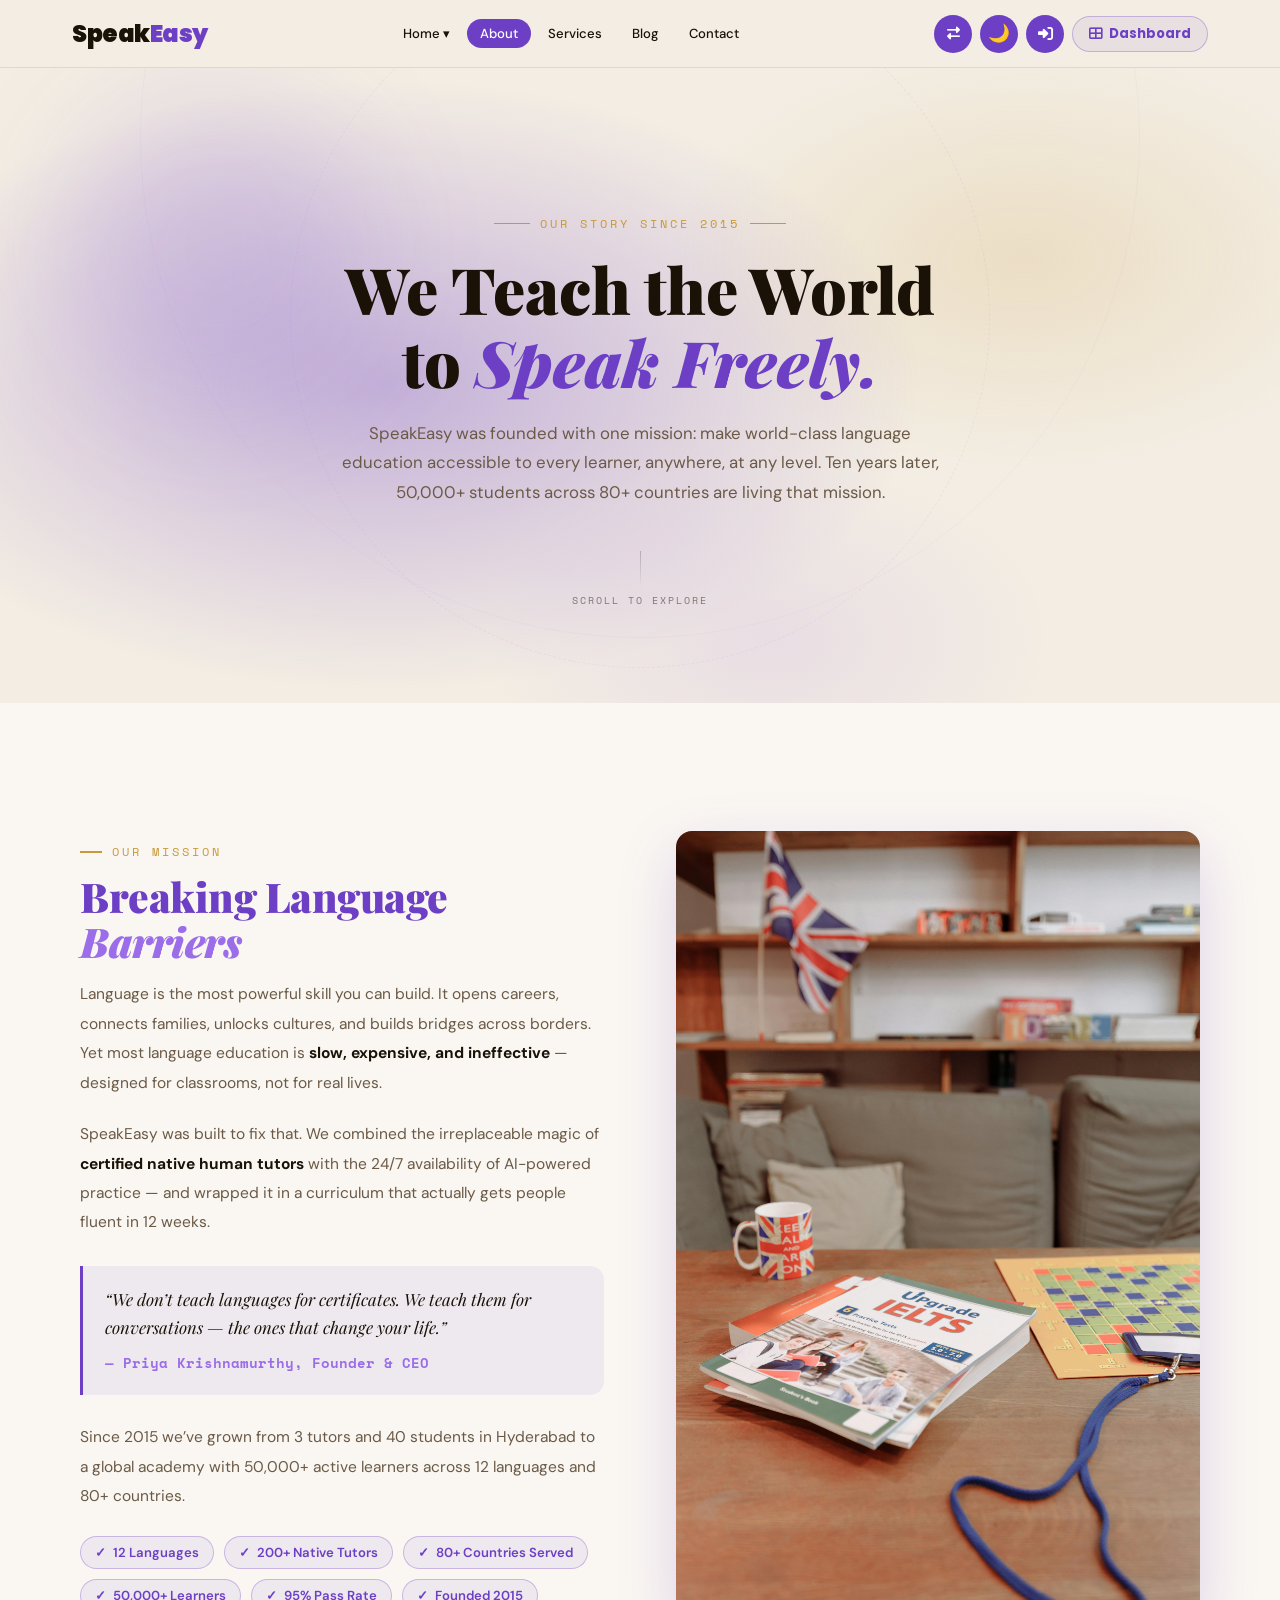
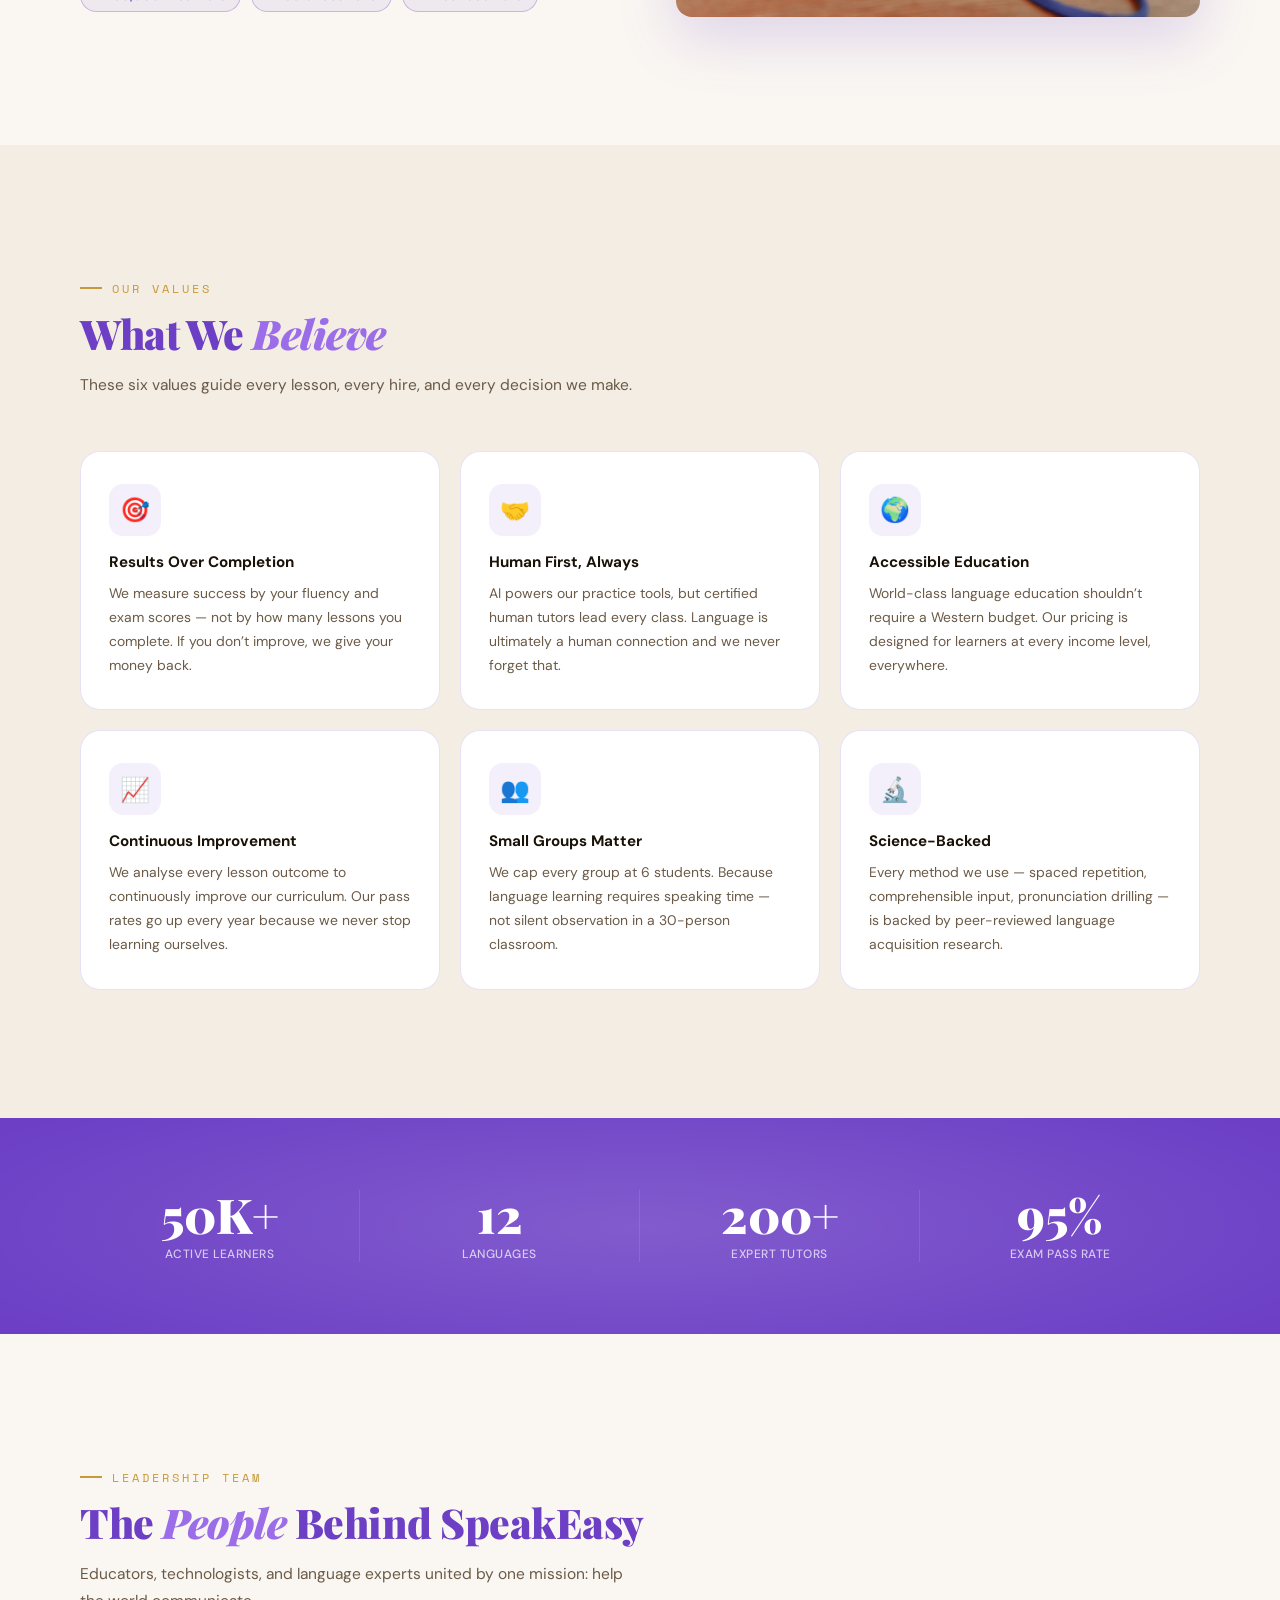
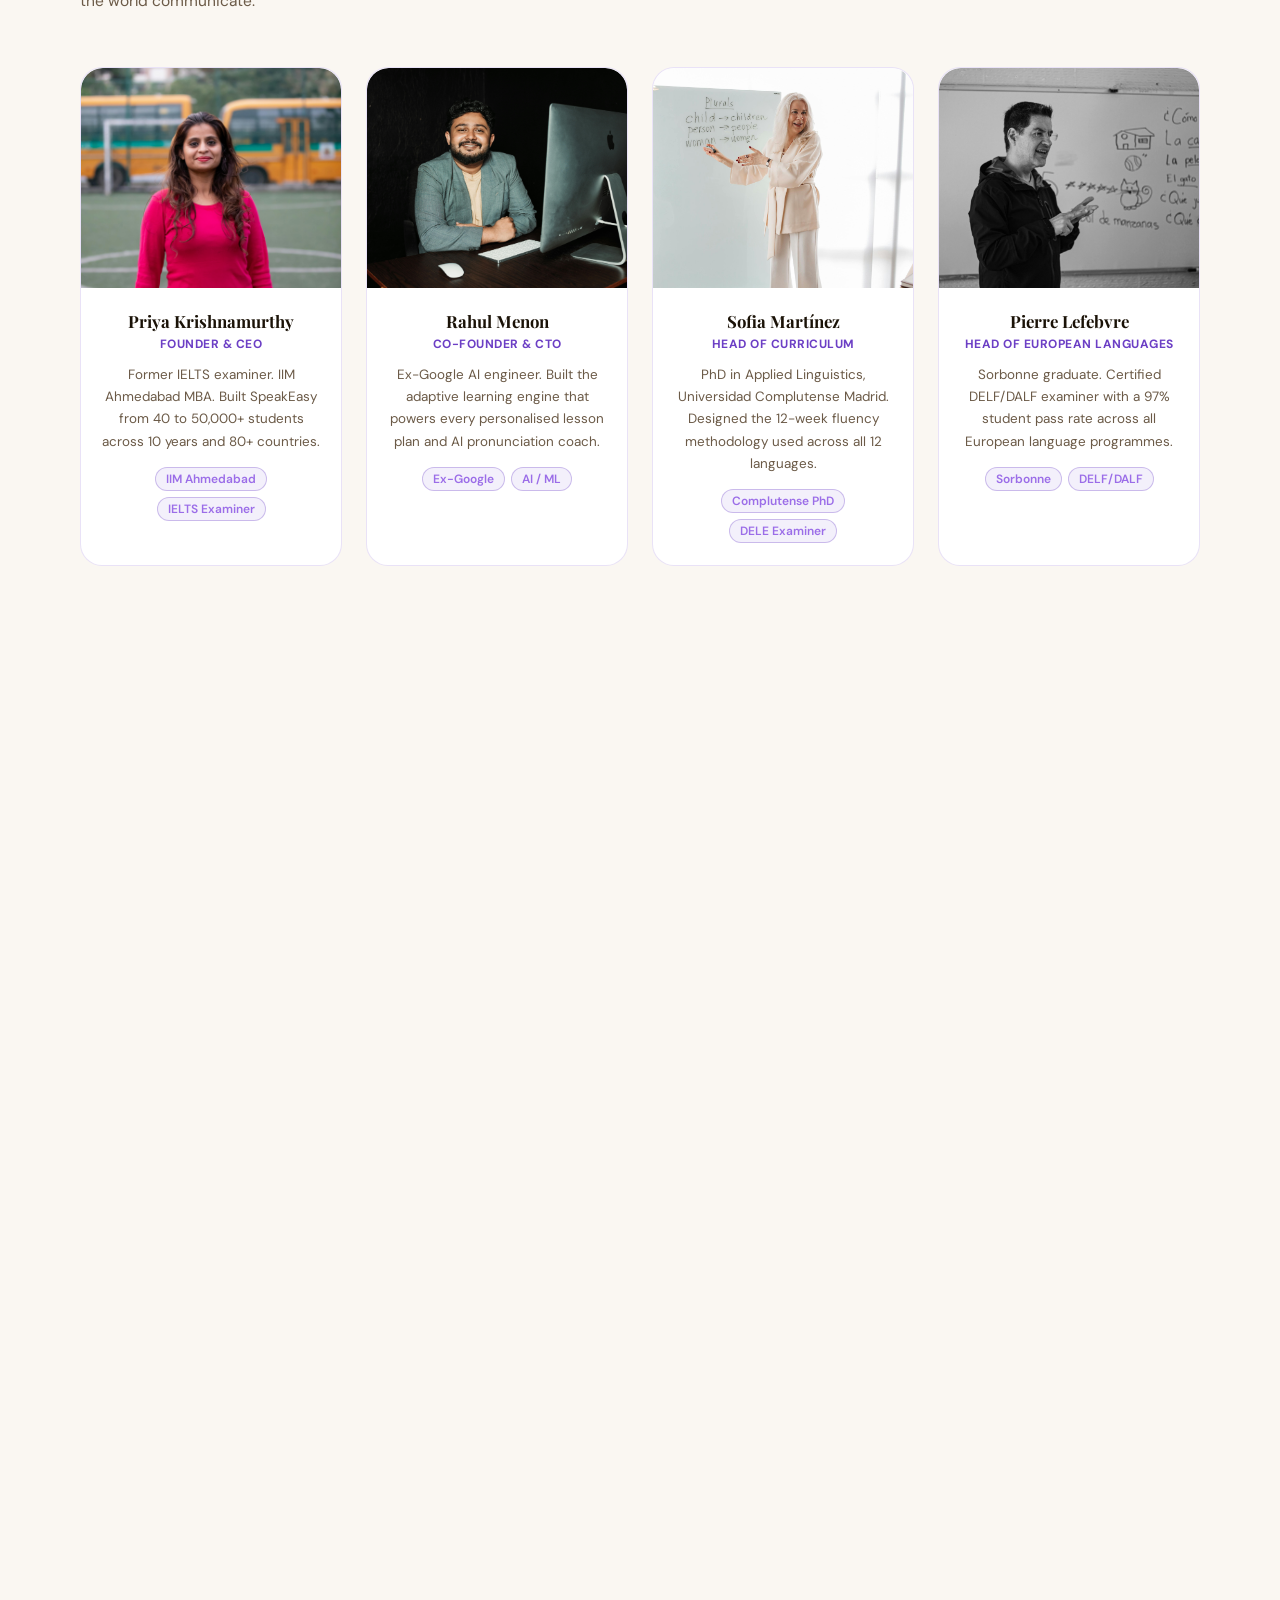
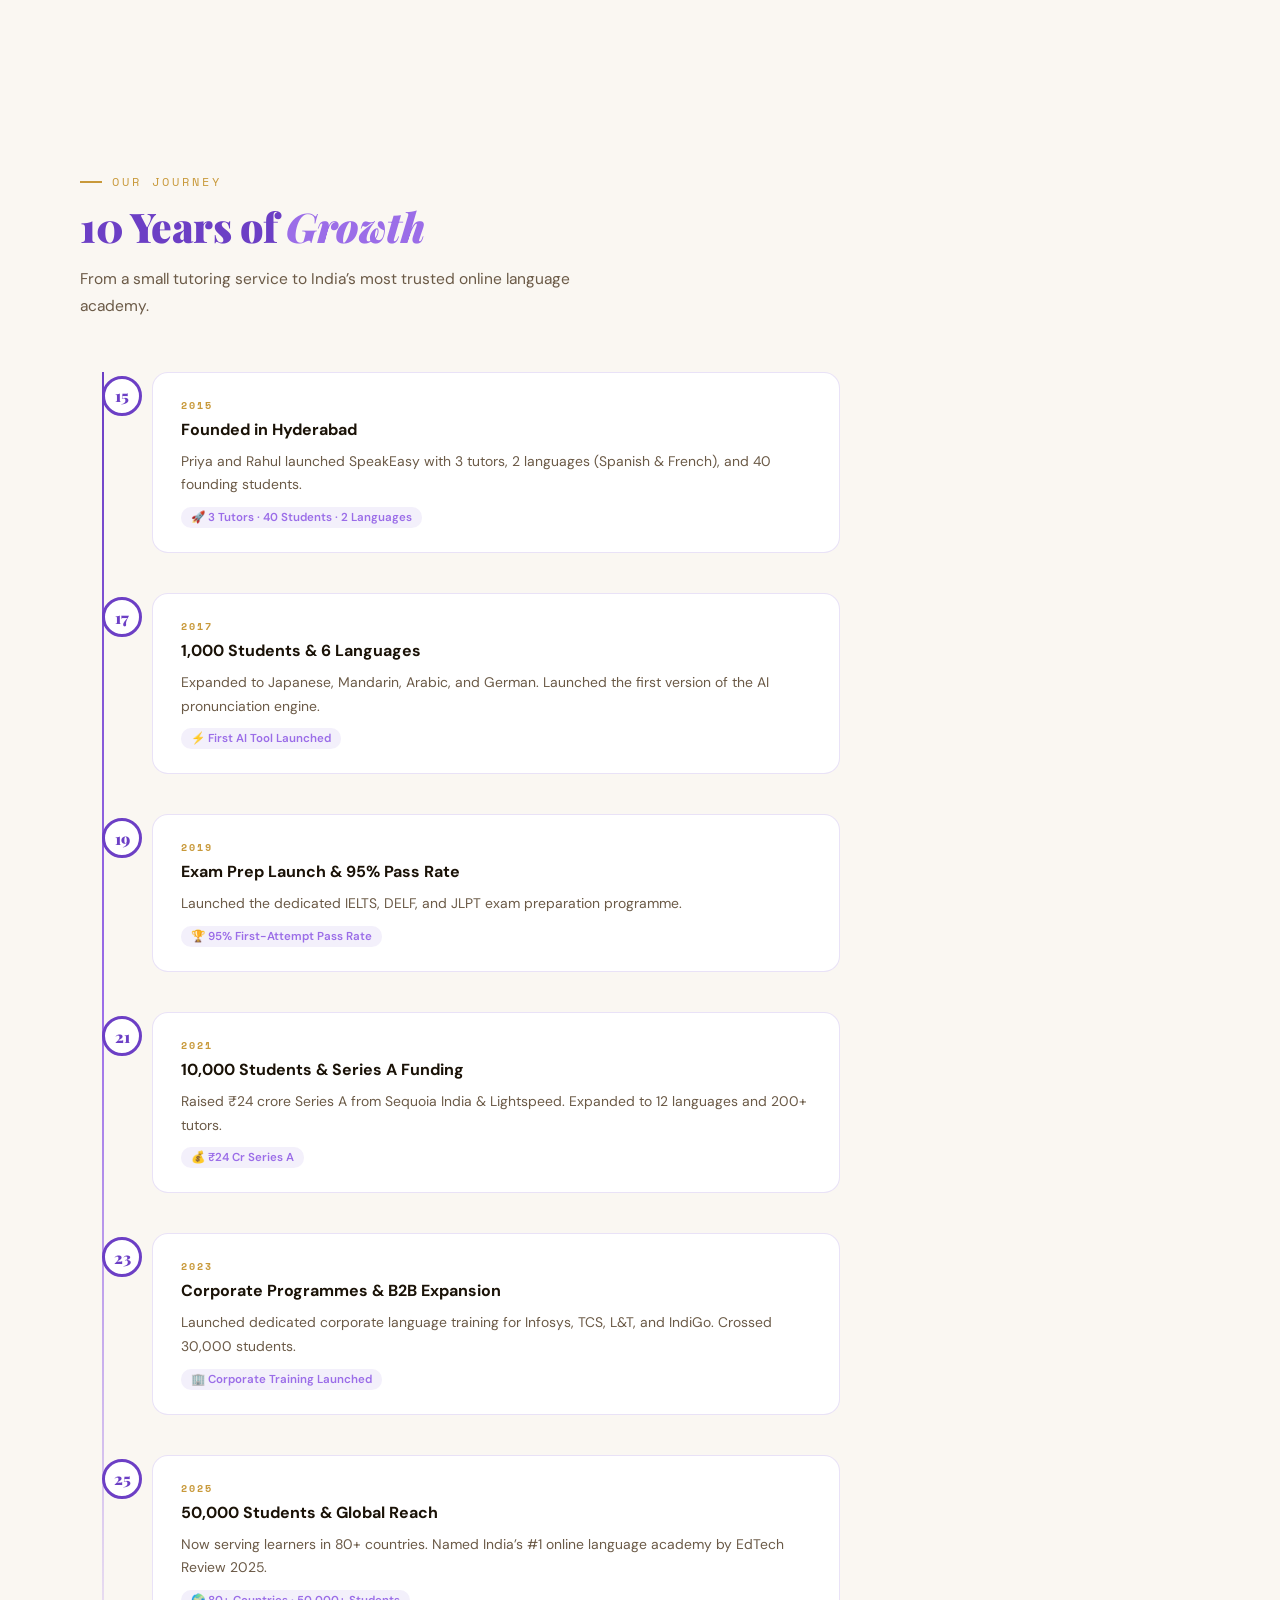
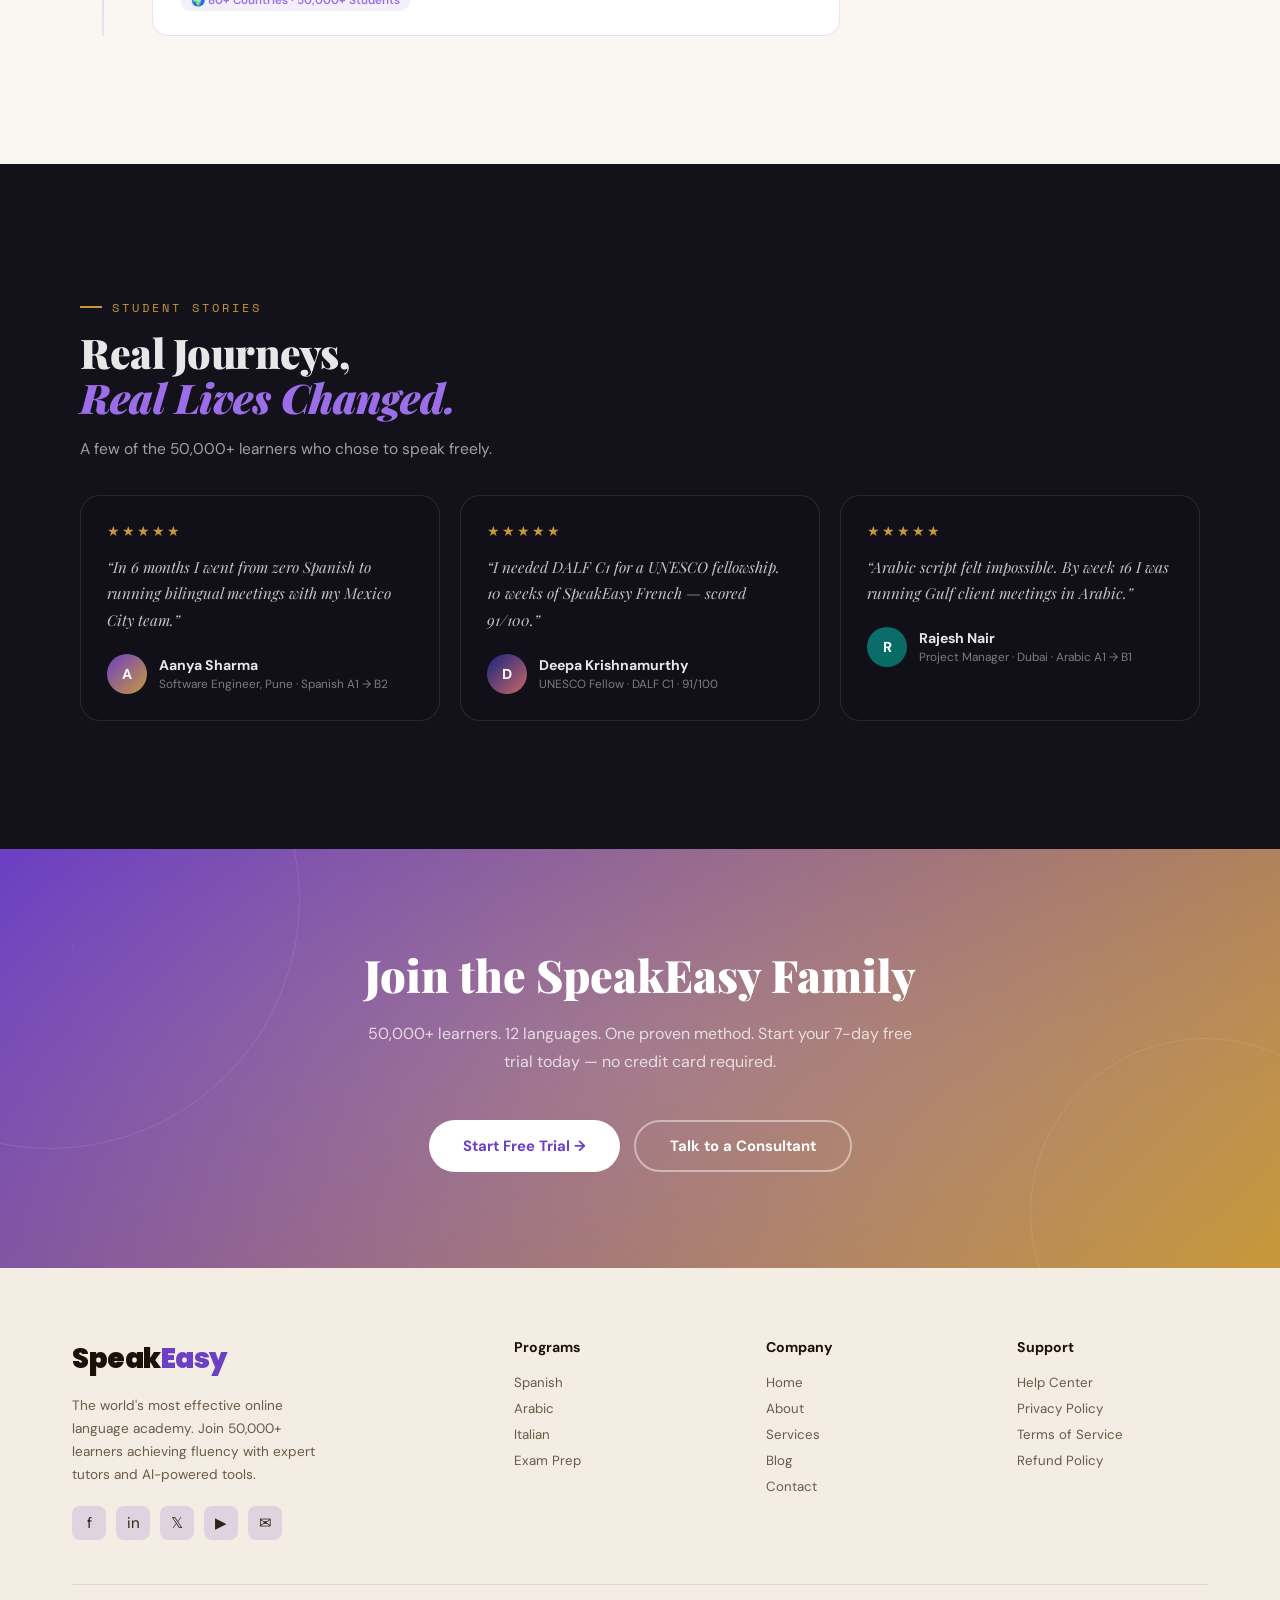
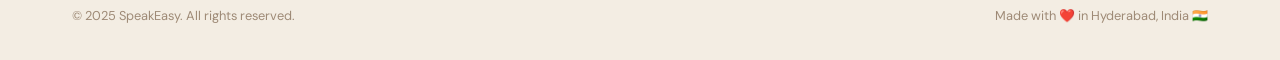
==== about.html @ a37758f8 "Add files via upload" ====
<!DOCTYPE html>
<html lang="en">
<head>
<meta charset="UTF-8">
<meta name="viewport" content="width=device-width, initial-scale=1.0">
<title>About Us — SpeakEasy</title>
<link href="https://fonts.googleapis.com/css2?family=Playfair+Display:ital,wght@0,400;0,700;0,900;1,400;1,700&family=DM+Sans:wght@300;400;500;600;700&family=Poppins:wght@700;900&family=Space+Mono:wght@400;700&display=swap" rel="stylesheet">
<link rel="stylesheet" href="https://cdnjs.cloudflare.com/ajax/libs/font-awesome/6.5.0/css/all.min.css">
<link rel="stylesheet" href="about.css">
<link rel="icon" type="image/svg+xml" href="favicon.svg"/>
<link rel="shortcut icon" href="favicon.svg"/>
</head>
<body>

<nav>
  <a href="index.html" class="logo">Speak<span>Easy</span></a>

  <ul class="nav-links">
    <li class="dropdown">
      <a href="index.html">Home ▾</a>
      <div class="dropdown-menu">
          <a href="index.html">Home 1</a>
          <a href="home2.html">Home 2</a>
      </div>
    </li>
    <li><a href="about.html" class="active">About</a></li>
    <li><a href="services.html">Services</a></li>
    <li><a href="blog.html">Blog</a></li>
    <li><a href="contact.html">Contact</a></li>
    <li class="mobile-only-item">
      <a href="login.html"><i class="fas fa-sign-in-alt"></i> Login</a>
    </li>
    <li class="mobile-only-item">
      <a href="admin.html"><i class="fas fa-th-large"></i> Dashboard</a>
    </li>
  </ul>

  <div class="nav-icons">
    <button class="rtl-toggle" id="rtlToggle" title="Toggle RTL/LTR">
      <i class="fas fa-exchange-alt"></i>
    </button>
    <button class="theme-toggle" id="themeToggle" title="Toggle theme">🌙</button>
    <a href="login.html" class="icon login desktop-icon" title="Login"><i class="fas fa-sign-in-alt"></i></a>
    <a href="admin.html" class="nav-dashboard-btn desktop-icon" title="Dashboard">
      <i class="fas fa-th-large"></i> Dashboard
    </a>
    <div class="hamburger" id="hamburger">
      <span></span><span></span><span></span>
    </div>
  </div>
</nav>

<section class="about-hero">
  <div class="hero-ring2"></div>
  <div class="hero-blob"></div>
  <div class="hero-blob"></div>
  <div class="about-hero-inner">
    <div class="ah-eyebrow">Our Story Since 2015</div>
    <h1 class="ah-title">We Teach the World<br>to <em>Speak Freely.</em></h1>
    <p class="ah-sub">SpeakEasy was founded with one mission: make world-class language education accessible to every learner, anywhere, at any level. Ten years later, 50,000+ students across 80+ countries are living that mission.</p>
    <div class="ah-scroll">
      <div class="ah-scroll-line"></div>
      <div class="ah-scroll-txt">Scroll to explore</div>
    </div>
  </div>
</section>

<section class="section reveal" id="mission">
  <div class="mission-grid">
    <div class="mission-text">
      <div class="eyebrow" style="color:var(--secondary);">Our Mission</div>
      <h2 class="sec-title">Breaking Language <em>Barriers</em></h2>
      <p>Language is the most powerful skill you can build. It opens careers, connects families, unlocks cultures, and builds bridges across borders. Yet most language education is <strong>slow, expensive, and ineffective</strong> &mdash; designed for classrooms, not for real lives.</p>
      <p>SpeakEasy was built to fix that. We combined the irreplaceable magic of <strong>certified native human tutors</strong> with the 24/7 availability of AI-powered practice &mdash; and wrapped it in a curriculum that actually gets people fluent in 12 weeks.</p>
      <div class="highlight-box">&ldquo;We don&rsquo;t teach languages for certificates. We teach them for conversations &mdash; the ones that change your life.&rdquo;<br><span style="font-size:0.9rem;font-style:normal;color:var(--accent);font-family:'Space Mono',monospace;font-weight:700;margin-top:10px;display:block;">&mdash; Priya Krishnamurthy, Founder &amp; CEO</span></div>
      <p>Since 2015 we&rsquo;ve grown from 3 tutors and 40 students in Hyderabad to a global academy with 50,000+ active learners across 12 languages and 80+ countries.</p>
      <div class="outcome-tags">
        <div class="otag">12 Languages</div>
        <div class="otag">200+ Native Tutors</div>
        <div class="otag">80+ Countries Served</div>
        <div class="otag">50,000+ Learners</div>
        <div class="otag">95% Pass Rate</div>
        <div class="otag">Founded 2015</div>
      </div>
    </div>
    <div class="mission-visual">
      <img src="about-img.jpg" alt="Our Mission" style="width:100%;height:100%;object-fit:cover;border-radius:12px;"/>
    </div>
  </div>
</section>

<section class="section section-alt reveal">
  <div class="eyebrow" style="color:var(--secondary);">Our Values</div>
  <h2 class="sec-title">What We <em>Believe</em></h2>
  <p class="sec-sub">These six values guide every lesson, every hire, and every decision we make.</p>
  <div class="values-grid">
    <div class="val-card"><div class="val-icon">🎯</div><div class="val-title">Results Over Completion</div><div class="val-text">We measure success by your fluency and exam scores &mdash; not by how many lessons you complete. If you don&rsquo;t improve, we give your money back.</div></div>
    <div class="val-card"><div class="val-icon">🤝</div><div class="val-title">Human First, Always</div><div class="val-text">AI powers our practice tools, but certified human tutors lead every class. Language is ultimately a human connection and we never forget that.</div></div>
    <div class="val-card"><div class="val-icon">🌍</div><div class="val-title">Accessible Education</div><div class="val-text">World-class language education shouldn&rsquo;t require a Western budget. Our pricing is designed for learners at every income level, everywhere.</div></div>
    <div class="val-card"><div class="val-icon">📈</div><div class="val-title">Continuous Improvement</div><div class="val-text">We analyse every lesson outcome to continuously improve our curriculum. Our pass rates go up every year because we never stop learning ourselves.</div></div>
    <div class="val-card"><div class="val-icon">👥</div><div class="val-title">Small Groups Matter</div><div class="val-text">We cap every group at 6 students. Because language learning requires speaking time &mdash; not silent observation in a 30-person classroom.</div></div>
    <div class="val-card"><div class="val-icon">🔬</div><div class="val-title">Science-Backed</div><div class="val-text">Every method we use &mdash; spaced repetition, comprehensible input, pronunciation drilling &mdash; is backed by peer-reviewed language acquisition research.</div></div>
  </div>
</section>

<div class="stats-band">
  <div class="stat-item"><div class="stat-num">50K+</div><div class="stat-label">Active Learners</div></div>
  <div class="stat-item"><div class="stat-num">12</div><div class="stat-label">Languages</div></div>
  <div class="stat-item"><div class="stat-num">200+</div><div class="stat-label">Expert Tutors</div></div>
  <div class="stat-item"><div class="stat-num">95%</div><div class="stat-label">Exam Pass Rate</div></div>
</div>

<section class="section reveal">
  <div class="eyebrow" style="color:var(--secondary);">Leadership Team</div>
  <h2 class="sec-title">The <em>People</em> Behind SpeakEasy</h2>
  <p class="sec-sub">Educators, technologists, and language experts united by one mission: help the world communicate.</p>
  <div class="team-grid">
    <div class="team-card"><img src="team-1.jpg" alt="Priya Krishnamurthy" style="width:100%;height:220px;object-fit:cover;border-radius:22px 22px 0 0;"/><div class="tc-body"><div class="tc-name">Priya Krishnamurthy</div><div class="tc-role">Founder &amp; CEO</div><div class="tc-bio">Former IELTS examiner. IIM Ahmedabad MBA. Built SpeakEasy from 40 to 50,000+ students across 10 years and 80+ countries.</div><div class="tc-tags"><span class="tc-tag">IIM Ahmedabad</span><span class="tc-tag">IELTS Examiner</span></div></div></div>
    <div class="team-card"><img src="team-2.jpg" alt="Rahul Menon" style="width:100%;height:220px;object-fit:cover;border-radius:22px 22px 0 0;"/><div class="tc-body"><div class="tc-name">Rahul Menon</div><div class="tc-role">Co-Founder &amp; CTO</div><div class="tc-bio">Ex-Google AI engineer. Built the adaptive learning engine that powers every personalised lesson plan and AI pronunciation coach.</div><div class="tc-tags"><span class="tc-tag">Ex-Google</span><span class="tc-tag">AI / ML</span></div></div></div>
    <div class="team-card"><img src="team-3.jpg" alt="Sofia Martínez" style="width:100%;height:220px;object-fit:cover;border-radius:22px 22px 0 0;"/><div class="tc-body"><div class="tc-name">Sofia Mart&iacute;nez</div><div class="tc-role">Head of Curriculum</div><div class="tc-bio">PhD in Applied Linguistics, Universidad Complutense Madrid. Designed the 12-week fluency methodology used across all 12 languages.</div><div class="tc-tags"><span class="tc-tag">Complutense PhD</span><span class="tc-tag">DELE Examiner</span></div></div></div>
    <div class="team-card"><img src="team-4.jpg" alt="Pierre Lefebvre" style="width:100%;height:220px;object-fit:cover;border-radius:22px 22px 0 0;"/><div class="tc-body"><div class="tc-name">Pierre Lefebvre</div><div class="tc-role">Head of European Languages</div><div class="tc-bio">Sorbonne graduate. Certified DELF/DALF examiner with a 97% student pass rate across all European language programmes.</div><div class="tc-tags"><span class="tc-tag">Sorbonne</span><span class="tc-tag">DELF/DALF</span></div></div></div>
  </div>
</section>

<section class="section section-alt reveal">
  <div class="eyebrow" style="color:var(--secondary);">Why SpeakEasy</div>
  <h2 class="sec-title">What Makes Us <em>Different</em></h2>
  <p class="sec-sub">Six reasons why 50,000+ learners chose SpeakEasy over every other option.</p>
  <div class="features-grid">
    <div class="feat-item"><div class="feat-icon">🎙️</div><div><div class="feat-title">Live Native Tutors in Every Class</div><div class="feat-text">Every session is led by a certified native speaker &mdash; not a pre-recorded video, not a chatbot.</div></div></div>
    <div class="feat-item"><div class="feat-icon">🤖</div><div><div class="feat-title">24/7 AI Conversation Partner</div><div class="feat-text">Practice between classes with our AI partner that corrects grammar, scores pronunciation, and adapts to your level in real time.</div></div></div>
    <div class="feat-item"><div class="feat-icon">👥</div><div><div class="feat-title">Maximum 6 Students Per Group</div><div class="feat-text">More speaking time per student. More tutor attention. Faster results.</div></div></div>
    <div class="feat-item"><div class="feat-icon">🏆</div><div><div class="feat-title">95% Exam Pass Rate</div><div class="feat-text">IELTS, DELF, DELE, JLPT, HSK &mdash; our students pass on first attempt at 2&times; the industry average rate.</div></div></div>
    <div class="feat-item"><div class="feat-icon">📈</div><div><div class="feat-title">Fluency in 12 Weeks</div><div class="feat-text">Our structured curriculum moves students from A1 to B1 in 12 weeks &mdash; 3&times; faster than traditional evening classes.</div></div></div>
    <div class="feat-item"><div class="feat-icon">💰</div><div><div class="feat-title">7-Day Money-Back Guarantee</div><div class="feat-text">No questions asked. If you&rsquo;re not satisfied in your first 7 days, we refund 100% of your payment.</div></div></div>
    <div class="feat-item"><div class="feat-icon">🌍</div><div><div class="feat-title">80+ Countries, One Platform</div><div class="feat-text">Students in Hyderabad, Dubai, London, and Singapore learn side-by-side. Classes auto-adjust to your timezone.</div></div></div>
    <div class="feat-item"><div class="feat-icon">🧠</div><div><div class="feat-title">Science-Backed Every Step</div><div class="feat-text">Spaced repetition, comprehensible input theory, Lozanov accelerated learning &mdash; every method is from peer-reviewed linguistics research.</div></div></div>
  </div>
</section>

<section class="section reveal">
  <div class="eyebrow" style="color:var(--secondary);">Our Journey</div>
  <h2 class="sec-title">10 Years of <em>Growth</em></h2>
  <p class="sec-sub">From a small tutoring service to India&rsquo;s most trusted online language academy.</p>
  <div class="timeline-wrap">
    <div class="tl-item"><div class="tl-dot">15</div><div class="tl-card"><div class="tl-year">2015</div><div class="tl-title">Founded in Hyderabad</div><div class="tl-text">Priya and Rahul launched SpeakEasy with 3 tutors, 2 languages (Spanish &amp; French), and 40 founding students.</div><div class="tl-badge">🚀 3 Tutors &middot; 40 Students &middot; 2 Languages</div></div></div>
    <div class="tl-item"><div class="tl-dot">17</div><div class="tl-card"><div class="tl-year">2017</div><div class="tl-title">1,000 Students &amp; 6 Languages</div><div class="tl-text">Expanded to Japanese, Mandarin, Arabic, and German. Launched the first version of the AI pronunciation engine.</div><div class="tl-badge">⚡ First AI Tool Launched</div></div></div>
    <div class="tl-item"><div class="tl-dot">19</div><div class="tl-card"><div class="tl-year">2019</div><div class="tl-title">Exam Prep Launch &amp; 95% Pass Rate</div><div class="tl-text">Launched the dedicated IELTS, DELF, and JLPT exam preparation programme.</div><div class="tl-badge">🏆 95% First-Attempt Pass Rate</div></div></div>
    <div class="tl-item"><div class="tl-dot">21</div><div class="tl-card"><div class="tl-year">2021</div><div class="tl-title">10,000 Students &amp; Series A Funding</div><div class="tl-text">Raised ₹24 crore Series A from Sequoia India &amp; Lightspeed. Expanded to 12 languages and 200+ tutors.</div><div class="tl-badge">💰 ₹24 Cr Series A</div></div></div>
    <div class="tl-item"><div class="tl-dot">23</div><div class="tl-card"><div class="tl-year">2023</div><div class="tl-title">Corporate Programmes &amp; B2B Expansion</div><div class="tl-text">Launched dedicated corporate language training for Infosys, TCS, L&amp;T, and IndiGo. Crossed 30,000 students.</div><div class="tl-badge">🏢 Corporate Training Launched</div></div></div>
    <div class="tl-item"><div class="tl-dot">25</div><div class="tl-card"><div class="tl-year">2025</div><div class="tl-title">50,000 Students &amp; Global Reach</div><div class="tl-text">Now serving learners in 80+ countries. Named India&rsquo;s #1 online language academy by EdTech Review 2025.</div><div class="tl-badge">🌍 80+ Countries &middot; 50,000+ Students</div></div></div>
  </div>
</section>

<section class="section section-dark reveal">
  <div class="eyebrow" style="color:var(--secondary)">Student Stories</div>
  <h2 class="sec-title" style="color:#fff;">Real Journeys,<br><em>Real Lives Changed.</em></h2>
  <p class="sec-sub" style="color:rgba(255,255,255,.55);margin-bottom:32px;">A few of the 50,000+ learners who chose to speak freely.</p>
  <div class="testi-grid">
    <div class="testi-card"><div class="t-stars">★★★★★</div><div class="t-text">&ldquo;In 6 months I went from zero Spanish to running bilingual meetings with my Mexico City team.&rdquo;</div><div class="t-author"><div class="t-avatar" style="background:linear-gradient(135deg,#6c3fc5,#c8993a)">A</div><div><div class="t-name">Aanya Sharma</div><div class="t-detail">Software Engineer, Pune &middot; Spanish A1 &rarr; B2</div></div></div></div>
    <div class="testi-card"><div class="t-stars">★★★★★</div><div class="t-text">&ldquo;I needed DALF C1 for a UNESCO fellowship. 10 weeks of SpeakEasy French &mdash; scored 91/100.&rdquo;</div><div class="t-author"><div class="t-avatar" style="background:linear-gradient(135deg,#1a237e,#c86868)">D</div><div><div class="t-name">Deepa Krishnamurthy</div><div class="t-detail">UNESCO Fellow &middot; DALF C1 &middot; 91/100</div></div></div></div>
    <div class="testi-card"><div class="t-stars">★★★★★</div><div class="t-text">&ldquo;Arabic script felt impossible. By week 16 I was running Gulf client meetings in Arabic.&rdquo;</div><div class="t-author"><div class="t-avatar" style="background:linear-gradient(135deg,#0a6e6e,#086a60)">R</div><div><div class="t-name">Rajesh Nair</div><div class="t-detail">Project Manager &middot; Dubai &middot; Arabic A1 &rarr; B1</div></div></div></div>
  </div>
</section>

<section class="cta-section reveal">
  <div class="cta-ring"></div><div class="cta-ring"></div><div class="cta-ring"></div>
  <h2 class="cta-title">Join the SpeakEasy Family</h2>
  <p class="cta-sub">50,000+ learners. 12 languages. One proven method. Start your 7-day free trial today &mdash; no credit card required.</p>
  <div class="cta-btns">
    <a href="#" class="btn btn-white">Start Free Trial &rarr;</a>
    <a href="#" class="btn btn-outline-white">Talk to a Consultant</a>
  </div>
</section>

<footer>
  <div class="footer-grid">
    <div class="footer-brand">
      <a href="index.html" class="logo">Speak<span>Easy</span></a>
      <p class="footer-desc">The world's most effective online language academy. Join 50,000+ learners achieving fluency with expert tutors and AI-powered tools.</p>
      <div class="social-links">
        <a class="social-btn" href="#">f</a>
        <a class="social-btn" href="#">in</a>
        <a class="social-btn" href="#">𝕏</a>
        <a class="social-btn" href="#">▶</a>
        <a class="social-btn" href="#">✉</a>
      </div>
    </div>
    <div class="footer-col"><h5>Programs</h5><a href="service-details.html">Spanish</a><a href="service-details1.html">Arabic</a><a href="service-details2.html">Italian</a><a href="service-details3.html">Exam Prep</a></div>
    <div class="footer-col"><h5>Company</h5><a href="index.html">Home</a><a href="about.html">About</a><a href="services.html">Services</a><a href="blog.html">Blog</a><a href="contact.html">Contact</a></div>
    <div class="footer-col"><h5>Support</h5><a href="#">Help Center</a><a href="#">Privacy Policy</a><a href="#">Terms of Service</a><a href="#">Refund Policy</a></div>
  </div>
  <div class="footer-bottom">
    <span>© 2025 SpeakEasy. All rights reserved.</span>
    <span>Made with ❤️ in Hyderabad, India 🇮🇳</span>
  </div>
</footer>

<script src="about.js"></script>
</body>
</html>
---- about.css ----
:root {
  --primary:    #6c3fc5;
  --secondary:  #c8993a;
  --accent:     #9b6de8;
  --gradient:   linear-gradient(135deg, #6c3fc5 0%, #c8993a 100%);
  --bg:         #faf7f2;
  --bg-section: #f3ede3;
  --bg-card:    #ffffff;
  --ink:        #1a1207;
  --text-main:  #2e2416;
  --text-light: #6b5a47;
  --gray:       #9e8a76;
  --white:      #ffffff;
  --border:     rgba(108,63,197,0.15);
  --border-a:   rgba(108,63,197,0.30);
  --accent-soft:rgba(108,63,197,0.08);
  --shadow-sm:  0 2px 8px rgba(108,63,197,0.08);
  --shadow-md:  0 8px 32px rgba(108,63,197,0.14);
  --shadow-lg:  0 20px 60px rgba(108,63,197,0.2);
  --radius-sm:  12px;
  --radius-md:  16px;
  --radius-lg:  20px;
  --nav-h:      68px;
  --text-2:     #6b5a47;
  --gold:       #c8993a;
  --teal:       #0a9a72;
  --coral:      #e05a3a;
}

body.dark {
  --primary:    #9b6de8;
  --secondary:  #e8b84b;
  --accent:     #c4a0f5;
  --gradient:   linear-gradient(135deg, #7c52d4 0%, #d4a83a 100%);
  --bg:         #0d0e1a;
  --bg-section: #13152a;
  --bg-card:    #1a1d35;
  --ink:        #eeeaf8;
  --text-main:  #ddd8f5;
  --text-light: #a89fcc;
  --gray:       #7a7499;
  --white:      #ffffff;
  --border:     rgba(155,109,232,0.2);
  --border-a:   rgba(155,109,232,0.40);
  --accent-soft:rgba(155,109,232,0.10);
  --shadow-sm:  0 2px 8px rgba(0,0,0,0.35);
  --shadow-md:  0 8px 32px rgba(0,0,0,0.45);
  --shadow-lg:  0 20px 60px rgba(0,0,0,0.55);
  --text-2:     #a89fcc;
  --gold:       #e8b84b;
}

*, *::before, *::after { margin: 0; padding: 0; box-sizing: border-box; }
html { scroll-behavior: smooth; }
body {
  font-family: 'DM Sans', sans-serif;
  background: var(--bg); color: var(--text-main);
  overflow-x: hidden;
  transition: background .4s ease, color .4s ease;
  padding-top: var(--nav-h);
}
body[dir="rtl"] { direction: rtl; }
body[dir="rtl"] .footer-grid { direction: rtl; }
body[dir="rtl"] nav .nav-icons { margin-left: 0; margin-right: 0; }
body[dir="rtl"] nav .logo      { margin-right: 0; }

a { text-decoration: none; color: inherit; }
ul { list-style: none; }
img { display: block; max-width: 100%; }

.reveal       { opacity: 0; transform: translateY(36px);  transition: opacity .7s ease, transform .7s ease; }
.reveal-left  { opacity: 0; transform: translateX(-40px); transition: opacity .7s ease, transform .7s ease; }
.reveal-right { opacity: 0; transform: translateX(40px);  transition: opacity .7s ease, transform .7s ease; }
.reveal.visible,
.reveal-left.visible,
.reveal-right.visible { opacity: 1; transform: none; }


nav {
  position: fixed; top: 0; left: 0; right: 0; z-index: 1000;
  width: 100%; box-sizing: border-box;
  height: var(--nav-h);
  display: flex; align-items: center; justify-content: space-between;
  padding: 0 48px;
  background: var(--bg-section);
  backdrop-filter: blur(14px);
  border-bottom: 1px solid var(--border);
  transition: background .4s, border-color .4s;
  overflow: visible;
}
body.dark nav { background: rgba(19,21,42,0.95); }

.logo {
  font-family: 'Poppins', sans-serif;
  font-size: 1.5rem; font-weight: 900;
  color: var(--ink); letter-spacing: -0.5px; flex-shrink: 0;
}
.logo span { color: var(--primary); }

.nav-links {
  display: flex; align-items: center;justify-content: center;flex: 1; gap: 4px; list-style: none;
}
.nav-links > li > a,
.nav-links > .dropdown > a {
  font-size: 0.82rem; font-weight: 500;
  color: var(--ink); padding: 6px 13px; border-radius: 20px;
  transition: all .2s; white-space: nowrap; display: block;
}
.nav-links > li > a:hover,
.nav-links > li > a.active,
.nav-links > .dropdown > a:hover { background: var(--primary); color: #fff; }

.nav-dashboard-link {
  font-weight: 600 !important;
  color: var(--primary) !important;
  border: 1.5px solid var(--border-a);
  border-radius: 20px;
  padding: 5px 14px !important;
  transition: all .2s;
}
.nav-dashboard-link:hover {
  background: var(--primary) !important;
  color: #fff !important;
  border-color: var(--primary);
}

.dropdown { position: relative; }
.dropdown-menu {
  position: absolute; top: 120%; left: 0;
  background: var(--bg-card); border: 1px solid var(--border);
  border-radius: var(--radius-sm); padding: 8px 0; min-width: 170px;
  opacity: 0; visibility: hidden; transform: translateY(10px);
  transition: .25s ease; box-shadow: var(--shadow-md); z-index: 200;
}
.dropdown-menu a { display: block; padding: 10px 18px; font-size: 0.83rem; color: var(--text-light); transition: .2s; }
.dropdown-menu a:hover { background: var(--primary); color: #fff; }
.dropdown:hover .dropdown-menu { opacity: 1; visibility: visible; transform: translateY(0); }

.mobile-only-item { display: none !important; }
.desktop-nav-item { display: list-item; }

.nav-icons { display: flex; align-items: center; gap: 8px; flex-shrink: 0; }

.icon {
  width: 38px; height: 38px; border-radius: 50%;
  background: var(--primary);
  display: flex; align-items: center; justify-content: center;
  color: #fff; font-size: 15px;
  transition: transform .2s, box-shadow .2s;
  text-decoration: none; border: none; cursor: pointer; flex-shrink: 0;
}
.icon:hover { background: var(--gradient); box-shadow: var(--shadow-md); }

.theme-toggle {
  width: 38px; height: 38px;
  min-width: 38px; min-height: 38px; max-width: 38px; max-height: 38px;
  border-radius: 50%;
  border: 1.5px solid var(--border); background: var(--primary);
  font-size: 1.1rem; cursor: pointer;
  display: flex; align-items: center; justify-content: center;
  transition: border-color .3s, background .3s;
  flex-shrink: 0; line-height: 1; padding: 0;
}
.theme-toggle:hover { background: var(--gradient); border-color: var(--primary); }

.nav-dashboard-btn {
  display: none;
  align-items: center; gap: 7px;
  padding: 7px 16px; border-radius: 20px;
  border: 1.5px solid var(--border-a);
  background: var(--accent-soft); color: var(--primary);
  font-family: 'Poppins', sans-serif; font-size: 0.82rem; font-weight: 700;
  white-space: nowrap; cursor: pointer; text-decoration: none;
  transition: all .2s; flex-shrink: 0;
}
.nav-dashboard-btn i { font-size: 13px; }
.nav-dashboard-btn:hover { background: var(--primary); color: #fff; border-color: var(--primary); }

.rtl-toggle {
  width: 38px; height: 38px;
  min-width: 38px; min-height: 38px; max-width: 38px; max-height: 38px;
  border-radius: 50%;
  border: 1.5px solid var(--border); background: var(--primary);
  color: var(--bg-card); font-size: 0.75rem; cursor: pointer;
  display: flex; align-items: center; justify-content: center;
  transition: border-color .3s, background .3s, color .3s;
  flex-shrink: 0; padding: 0;
  font-family: 'Poppins', sans-serif; font-weight: 700;
}
.rtl-toggle:hover { background: var(--gradient); border-color: var(--primary); color: #fff; }
.rtl-toggle i { font-size: 13px; }
body[dir="rtl"] .rtl-toggle { background: var(--accent-soft); border-color: var(--primary); color: var(--primary); }

.hamburger {
  display: none; flex-direction: column;
  gap: 5px; cursor: pointer; padding: 4px;
  border: none; background: none; flex-shrink: 0;
}
.hamburger span {
  display: block; width: 24px; height: 2.5px;
  background: var(--ink); border-radius: 3px; transition: all .3s ease;
}
.hamburger.open span:nth-child(1) { transform: translateY(7.5px) rotate(45deg); }
.hamburger.open span:nth-child(2) { opacity: 0; transform: scaleX(0); }
.hamburger.open span:nth-child(3) { transform: translateY(-7.5px) rotate(-45deg); }

li.mobile-icons-row { display: none !important; list-style: none; }


@media (min-width: 1024px) {
  .hamburger         { display: none !important; }
  .desktop-icon      { display: flex !important; }
  .nav-dashboard-btn { display: flex !important; }
  .mobile-only-item  { display: none !important; }
  .desktop-nav-item  { display: list-item !important; }
  li.mobile-icons-row{ display: none !important; }
  .nav-links         { display: flex !important; }
  .rtl-toggle        { display: flex !important; }
  .dropdown-menu     { position: absolute !important; opacity: 0 !important; visibility: hidden !important; transform: translateY(10px) !important; pointer-events: none; }
  .dropdown:hover .dropdown-menu { opacity: 1 !important; visibility: visible !important; transform: translateY(0) !important; pointer-events: all; }
}


@media (max-width: 1023px) {
  nav {
    padding: 0 16px; height: var(--nav-h);
    width: 100%; box-sizing: border-box;
    overflow: visible; display: flex;
    align-items: center; justify-content: space-between;
  }
  .logo { font-size: 1.25rem; flex-shrink: 0; white-space: nowrap; }
  .nav-icons {
    display: flex !important; align-items: center;
    gap: 10px; flex-shrink: 0; margin-left: auto;
  }
  body[dir="rtl"] .nav-icons { margin-left: 0; margin-right: auto; }
  .nav-links   { display: none; }
  .hamburger   { display: flex !important; flex-direction: column; padding: 6px 8px; background: var(--accent-soft); border-radius: 8px; flex-shrink: 0; }
  .hamburger span { background: var(--ink); width: 22px; }
  .desktop-icon      { display: none !important; }
  .nav-dashboard-btn { display: none !important; }
  .desktop-nav-item  { display: none !important; }
  .rtl-toggle   { display: flex !important; width: 32px; height: 32px; min-width: 32px; min-height: 32px; max-width: 32px; max-height: 32px; font-size: 12px; }
  .theme-toggle { width: 34px; height: 34px; min-width: 34px; min-height: 34px; max-width: 34px; max-height: 34px; font-size: 0.95rem; }
  .icon         { width: 34px; height: 34px; font-size: 13px; }

  
  .nav-links.open {
    display: flex !important; flex-direction: column;
    position: fixed; top: var(--nav-h); left: 0; right: 0;
    background: var(--bg-section);
    border-bottom: 1px solid var(--border);
    padding: 12px 16px 24px; gap: 2px; z-index: 999;
    box-shadow: var(--shadow-md);
    max-height: calc(100vh - var(--nav-h)); overflow-y: auto;
  }
  body.dark .nav-links.open { background: #13152a; }
  .nav-links.open > li > a,
  .nav-links.open > li.dropdown > a {
    display: block; font-size: 0.93rem; color: var(--ink) !important;
    padding: 10px 14px; border-radius: 10px; transition: background .2s, color .2s; font-weight: 500;
  }
  .nav-links.open > li > a:hover,
  .nav-links.open > li.dropdown > a:hover { background: var(--primary); color: #fff !important; }
  .nav-links.open .dropdown-menu {
    position: static !important; opacity: 1 !important; visibility: visible !important;
    transform: none !important; box-shadow: none !important;
    border: none !important; background: transparent !important;
    padding: 4px 0 4px 16px !important; display: none;
  }
  .nav-links.open .dropdown.open .dropdown-menu { display: block !important; }
  .nav-links.open .dropdown > a { width: 100%; }
  .nav-links.open .dropdown-menu a {
    font-size: 0.86rem; color: var(--text-light) !important;
    padding: 8px 14px; border-radius: 8px; display: block;
  }
  .nav-links.open .dropdown-menu a:hover { background: var(--primary); color: #fff !important; }
  .nav-links.open .mobile-only-item { display: list-item !important; }
  .nav-links.open .mobile-only-item:first-of-type {
    margin-top: 8px; padding-top: 8px; border-top: 1px solid var(--border);
  }
  .nav-links.open .mobile-only-item a {
    display: flex; align-items: center; gap: 10px;
    font-size: 0.93rem; color: var(--ink) !important;
    padding: 10px 14px; border-radius: 10px;
    transition: background .2s, color .2s; font-weight: 500;
  }
  .nav-links.open .mobile-only-item a:hover { background: var(--primary); color: #fff !important; }
  html, body { overflow-x: hidden; max-width: 100vw; }
  body > * { max-width: 100vw; box-sizing: border-box; }
}


@media (max-width: 639px) {
  nav { padding: 0 12px; }
  .logo { font-size: 1.1rem; }
  .nav-icons { gap: 8px; margin-left: auto; }
  body[dir="rtl"] .nav-icons { margin-left: 0; margin-right: auto; }
  .rtl-toggle   { width: 30px; height: 30px; min-width: 30px; min-height: 30px; max-width: 30px; max-height: 30px; font-size: 11px; }
  .theme-toggle { width: 30px; height: 30px; min-width: 30px; min-height: 30px; max-width: 30px; max-height: 30px; font-size: 0.85rem; }
  .icon         { width: 30px; height: 30px; font-size: 12px; }
  .hamburger    { padding: 5px 7px; }
  .hamburger span { width: 20px; }
}


@media (min-width: 1024px) {
  .dropdown-menu {
    display: block !important; opacity: 0 !important; visibility: hidden !important;
    transform: translateY(10px) !important; pointer-events: none;
  }
  .dropdown:hover .dropdown-menu {
    opacity: 1 !important; visibility: visible !important;
    transform: translateY(0) !important; pointer-events: all;
  }
}

@media (max-width: 1023px) {
  .nav-links.open .dropdown-menu {
    display: none;
    position: static !important; opacity: 1 !important; visibility: visible !important;
    transform: none !important; box-shadow: none !important;
    border: none !important; background: transparent !important;
    padding: 4px 0 6px 16px !important; pointer-events: all;
  }
  .nav-links.open .dropdown.open > .dropdown-menu { display: block !important; }
}


.about-hero {
  padding-top: var(--nav-h);
  min-height: 480px;
  background: var(--bg-section);
  display: flex; align-items: center; justify-content: center;
  text-align: center; position: relative; overflow: hidden;
}
body.dark .about-hero { background: var(--bg-section); }

.about-hero::before {
  content: ''; position: absolute; inset: 0;
  background:
    radial-gradient(ellipse 70% 80% at 30% 50%, rgba(108,63,197,.35) 0%, transparent 60%),
    radial-gradient(ellipse 50% 60% at 80% 30%, rgba(200,153,58,.18) 0%, transparent 55%),
    radial-gradient(ellipse 40% 50% at 60% 90%, rgba(155,109,232,.12) 0%, transparent 55%);
  pointer-events: none;
}
.about-hero::after {
  content: ''; position: absolute;
  width: 700px; height: 700px; border-radius: 50%;
  border: 1px dashed rgba(155,109,232,.10);
  top: -100px; left: 50%; transform: translateX(-50%);
  pointer-events: none;
}
.hero-ring2 {
  position: absolute; width: 1000px; height: 1000px; border-radius: 50%;
  border: 1px solid rgba(155,109,232,.05);
  top: -430px; left: 50%; transform: translateX(-50%); pointer-events: none;
}
.hero-blob {
  position: absolute; border-radius: 50%;
  filter: blur(60px); pointer-events: none;
  animation: blob-drift ease-in-out infinite;
}
.hero-blob:nth-child(3) { width: 300px; height: 300px; background: rgba(108,63,197,.15); top: 5%; left: 5%; animation-duration: 10s; }
.hero-blob:nth-child(4) { width: 200px; height: 200px; background: rgba(200,153,58,.12); bottom: 10%; right: 10%; animation-duration: 13s; animation-delay: 3s; }
@keyframes blob-drift {
  0%,100% { transform: translate(0,0) scale(1); }
  33%      { transform: translate(20px,-15px) scale(1.05); }
  66%      { transform: translate(-10px,20px) scale(.97); }
}

.about-hero-inner { position: relative; z-index: 2; padding: 72px 24px 96px; }

.ah-eyebrow {
  display: inline-flex; align-items: center; gap: 10px;
  font-family: 'Space Mono', monospace; font-size: 0.75rem;
  letter-spacing: 3px; text-transform: uppercase;
  color: var(--secondary); margin-bottom: 20px;
}
.ah-eyebrow::before,
.ah-eyebrow::after { content: ''; width: 36px; height: 1.5px; background: var(--secondary); display: block; }

.ah-title {
  font-family: 'Playfair Display', serif;
  font-size: clamp(2.4rem, 5vw, 4.2rem);
  font-weight: 900; line-height: 1.15; color: var(--ink); margin-bottom: 20px;
}
.ah-title em { color: var(--primary); font-style: italic; }

.ah-sub {
  font-size: 1.05rem; color: var(--text-light);
  max-width: 600px; margin: 0 auto 44px; line-height: 1.75;
}

.ah-scroll { display: flex; flex-direction: column; align-items: center; gap: 6px; cursor: pointer; opacity: .5; transition: opacity .2s; }
.ah-scroll:hover { opacity: .9; }
.ah-scroll-line { width: 1px; height: 36px; background: linear-gradient(to bottom, rgba(0,0,0,.4), transparent); }
body.dark .ah-scroll-line { background: linear-gradient(to bottom, rgba(255,255,255,.5), transparent); }
.ah-scroll-txt { font-family: 'Space Mono', monospace; font-size: .6rem; letter-spacing: 2px; text-transform: uppercase; color: var(--ink); }
body.dark .ah-scroll-txt { color: #fff; }


.section { padding: 96px 72px; background: var(--bg); transition: background .4s; }
.section-alt { background: var(--bg-section) !important; }
.section-dark { background: #0d0e1a; }

.eyebrow {
  display: inline-flex; align-items: center; gap: 10px;
  font-family: 'Space Mono', monospace; font-size: 0.72rem;
  letter-spacing: 3px; text-transform: uppercase;
  color: var(--secondary); margin-bottom: 14px;
}
.eyebrow::before { content: ''; width: 22px; height: 2px; background: var(--secondary); display: block; }

.sec-title {
  font-family: 'Playfair Display', serif;
  font-size: clamp(1.9rem, 3.2vw, 3rem);
  font-weight: 900; line-height: 1.1; letter-spacing: -.5px;
  color: var(--primary); margin-bottom: 16px;
}
.sec-title em { color: var(--accent); font-style: italic; }

.sec-sub { font-size: .97rem; color: var(--text-light); line-height: 1.75; max-width: 560px; margin-bottom: 52px; }


.mission-grid { display: grid; grid-template-columns: 1fr 1fr; gap: 64px; align-items: center; }
.mission-text p { font-size: .97rem; color: var(--text-light); line-height: 1.9; margin-bottom: 22px; }
.mission-text p strong { color: var(--ink); font-weight: 700; }
.mission-visual {
  border-radius: 16px; min-height: 460px;
  display: flex; align-items: center; justify-content: center;
  position: relative; overflow: hidden; box-shadow: var(--shadow-lg);
}

.highlight-box {
  border-left: 3px solid var(--primary);
  background: var(--accent-soft);
  border-radius: 0 14px 14px 0;
  padding: 20px 22px; margin: 28px 0;
  font-family: 'Playfair Display', serif;
  font-size: 1.05rem; font-style: italic; line-height: 1.65; color: var(--ink);
}

.outcome-tags { display: flex; flex-wrap: wrap; gap: 10px; margin-top: 24px; }
.otag {
  display: flex; align-items: center; gap: 7px;
  background: var(--accent-soft); border: 1px solid var(--border-a);
  color: var(--primary); font-size: 0.82rem; font-weight: 600;
  padding: 7px 14px; border-radius: 24px;
}
.otag::before { content: '\2713'; font-weight: 900; }


.values-grid { display: grid; grid-template-columns: repeat(3,1fr); gap: 20px; }
.val-card {
  background: var(--bg-card); border: 1px solid var(--border);
  border-radius: 20px; padding: 32px 28px;
  transition: all .3s; position: relative; overflow: hidden;
}
.val-card::before {
  content: ''; position: absolute; top: 0; left: 0; right: 0; height: 3px;
  background: var(--gradient); opacity: 0; transition: opacity .3s;
}
.val-card:hover { transform: translateY(-5px); box-shadow: var(--shadow-md); border-color: var(--border-a); }
.val-card:hover::before { opacity: 1; }
.val-icon {
  width: 52px; height: 52px; border-radius: 14px;
  background: var(--accent-soft);
  display: flex; align-items: center; justify-content: center;
  font-size: 1.5rem; margin-bottom: 16px;
  transition: background .3s, transform .3s;
}
.val-card:hover .val-icon { background: var(--primary); transform: scale(1.1); }
.val-title { font-weight: 700; font-size: .95rem; color: var(--ink); margin-bottom: 10px; }
.val-text { font-size: 0.87rem; color: var(--text-light); line-height: 1.72; }


.stats-band {
  background: var(--primary);
  padding: 64px 72px;
  display: grid; grid-template-columns: repeat(4,1fr);
  text-align: center; position: relative; overflow: hidden;
}
.stats-band::before {
  content: ''; position: absolute; inset: 0;
  background: radial-gradient(ellipse 60% 80% at 50% 50%, rgba(255,255,255,.15), transparent);
  pointer-events: none;
}
.stat-item { padding: 0 20px; border-right: 1px solid rgba(255,255,255,.1); position: relative; z-index: 1; }
.stat-item:last-child { border-right: none; }
.stat-num { font-family: 'Playfair Display', serif; font-size: 3rem; font-weight: 900; color: #fff; line-height: 1; margin-bottom: 8px; }
.stat-label { font-size: 0.75rem; color: rgba(255,255,255,.7); text-transform: uppercase; letter-spacing: .5px; font-weight: 500; }


.team-grid { display: grid; grid-template-columns: repeat(4,1fr); gap: 24px; }
.team-card {
  background: var(--bg-card); border: 1px solid var(--border);
  border-radius: 22px; overflow: hidden;
  transition: all .35s; text-align: center;
}
.team-card:hover { transform: translateY(-6px); box-shadow: var(--shadow-lg); border-color: var(--border-a); }
.tc-body { padding: 22px 18px; }
.tc-name { font-family: 'Playfair Display', serif; font-weight: 700; font-size: 1.05rem; color: var(--ink); margin-bottom: 4px; }
.tc-role { font-size: .75rem; font-weight: 700; color: var(--primary); text-transform: uppercase; letter-spacing: .5px; margin-bottom: 12px; }
.tc-bio { font-size: 0.84rem; color: var(--text-light); line-height: 1.65; }
.tc-tags { display: flex; flex-wrap: wrap; gap: 6px; justify-content: center; margin-top: 14px; }
.tc-tag { background: var(--accent-soft); border: 1px solid var(--border-a); color: var(--accent); font-size: .75rem; font-weight: 600; padding: 3px 10px; border-radius: 12px; }


.timeline-wrap { position: relative; padding-left: 72px; max-width: 760px; }
.timeline-wrap::before {
  content: ''; position: absolute; left: 22px;
  top: 0; bottom: 0; width: 2px;
  background: linear-gradient(to bottom, var(--primary), var(--accent), rgba(155,109,232,.15));
}
.tl-item { position: relative; margin-bottom: 40px; }
.tl-item:last-child { margin-bottom: 0; }
.tl-dot {
  position: absolute; left: -50px; top: 4px;
  width: 40px; height: 40px; border-radius: 50%;
  background: var(--bg-card); border: 3px solid var(--primary);
  display: flex; align-items: center; justify-content: center;
  font-family: 'Playfair Display', serif; font-size: 1rem; font-weight: 900; color: var(--primary);
  transition: all .3s; z-index: 1;
}
.tl-item:hover .tl-dot { background: var(--primary); color: #fff; transform: scale(1.1); }
.tl-card {
  background: var(--bg-card); border: 1px solid var(--border);
  border-radius: 16px; padding: 24px 28px; transition: all .3s;
}
.tl-card:hover { border-color: var(--border-a); box-shadow: var(--shadow-sm); transform: translateX(6px); }
.tl-year { font-family: 'Space Mono', monospace; font-size: .65rem; color: var(--gold); letter-spacing: 2px; text-transform: uppercase; margin-bottom: 6px; font-weight: 700; }
.tl-title { font-weight: 700; font-size: 1rem; color: var(--ink); margin-bottom: 10px; }
.tl-text { font-size: 0.87rem; color: var(--text-light); line-height: 1.7; }
.tl-badge { display: inline-flex; align-items: center; gap: 5px; background: var(--accent-soft); color: var(--accent); font-size: .72rem; font-weight: 600; padding: 3px 10px; border-radius: 10px; margin-top: 10px; }


.features-grid { display: grid; grid-template-columns: repeat(2,1fr); gap: 16px; }
.feat-item {
  display: flex; gap: 16px; align-items: flex-start;
  background: var(--bg-card); border: 1px solid var(--border);
  border-radius: 16px; padding: 22px 20px; transition: all .3s;
}
.feat-item:hover { border-color: var(--border-a); box-shadow: var(--shadow-sm); transform: translateY(-2px); }
.feat-icon { width: 46px; height: 46px; border-radius: 12px; background: var(--accent-soft); flex-shrink: 0; display: flex; align-items: center; justify-content: center; font-size: 1.3rem; transition: background .25s; }
.feat-item:hover .feat-icon { background: var(--primary); }
.feat-title { font-weight: 700; font-size: .92rem; margin-bottom: 5px; color: var(--ink); }
.feat-text { font-size: 0.85rem; color: var(--text-light); line-height: 1.65; }


.testi-grid { display: grid; grid-template-columns: repeat(3,1fr); gap: 20px; }
.testi-card {
  background: rgba(255,255,255,.05); border: 1px solid rgba(255,255,255,.1);
  border-radius: 20px; padding: 26px; transition: all .3s;
}
.testi-card:hover { background: rgba(255,255,255,.09); transform: translateY(-3px); }
.t-stars { color: var(--secondary); font-size: 0.9rem; letter-spacing: 2px; margin-bottom: 14px; }
.t-text { font-family: 'Playfair Display', serif; font-size: .95rem; font-style: italic; color: rgba(255,255,255,.72); line-height: 1.75; margin-bottom: 20px; }
.t-author { display: flex; align-items: center; gap: 12px; }
.t-avatar { width: 40px; height: 40px; border-radius: 50%; background: var(--gradient); display: flex; align-items: center; justify-content: center; font-weight: 700; font-size: .9rem; color: #fff; flex-shrink: 0; }
.t-name { font-weight: 700; font-size: 0.88rem; color: rgba(255,255,255,.9); }
.t-detail { font-size: .74rem; color: rgba(255,255,255,.45); margin-top: 2px; }

body:not(.dark) .section-dark { background: #13111a; }
body:not(.dark) .section-dark .sec-title { color: rgba(255,255,255,.9) !important; }
body:not(.dark) .section-dark .sec-sub   { color: rgba(255,255,255,.6) !important; }
body:not(.dark) .testi-card { background: rgba(0,0,0,.08); border-color: rgba(255,255,255,.1); }
body:not(.dark) .t-text { color: rgba(255,255,255,.75); }
body:not(.dark) .t-name { color: rgba(255,255,255,.9); }


.cta-section { background: var(--gradient); padding: 96px 72px; text-align: center; position: relative; overflow: hidden; }
.cta-section::before {
  content: ''; position: absolute; inset: 0;
  background: radial-gradient(ellipse 60% 80% at 50% 50%, rgba(255,255,255,.10), transparent);
  pointer-events: none;
}
.cta-ring { position: absolute; border-radius: 50%; border: 1px solid rgba(255,255,255,.10); pointer-events: none; }
.cta-ring:nth-child(2) { width: 500px; height: 500px; top: -200px; left: -200px; }
.cta-ring:nth-child(3) { width: 350px; height: 350px; bottom: -120px; right: -100px; }
.cta-ring:nth-child(4) { width: 200px; height: 200px; top: 50%; right: -100px; transform: translateY(-50%); }
.cta-title { font-family: 'Playfair Display', serif; font-size: clamp(2rem, 3.5vw, 3.2rem); font-weight: 900; color: #fff; margin-bottom: 16px; position: relative; z-index: 1; }
.cta-sub { font-size: 1rem; color: rgba(255,255,255,.75); max-width: 560px; margin: 0 auto 44px; line-height: 1.75; position: relative; z-index: 1; }
.cta-btns { display: flex; gap: 14px; justify-content: center; flex-wrap: wrap; position: relative; z-index: 1; }
.btn { display: inline-flex; align-items: center; gap: 8px; padding: 14px 34px; border-radius: 50px; font-weight: 700; font-size: .93rem; cursor: pointer; border: none; transition: all .25s; font-family: 'DM Sans', sans-serif; }
.btn-white { background: #fff; color: var(--primary); }
.btn-white:hover { background: #f0ecff; transform: translateY(-2px); box-shadow: 0 8px 24px rgba(0,0,0,.15); }
.btn-outline-white { background: transparent; color: #fff; border: 2px solid rgba(255,255,255,.45); }
.btn-outline-white:hover { border-color: #fff; transform: translateY(-2px); }


footer { background: var(--bg-section); color: var(--text-main); padding: 64px 60px 32px; transition: background .4s; }
.footer-grid { display: grid; grid-template-columns: 2fr 1fr 1fr 1fr; gap: 50px; margin-bottom: 44px; }
.footer-brand .logo { font-size: 1.7rem; display: block; margin-bottom: 14px; }
.footer-desc { font-size: 0.85rem; color: var(--text-light); line-height: 1.7; max-width: 260px; }
.footer-col h5 { font-weight: 700; margin-bottom: 18px; font-size: 0.88rem; color: var(--ink); }
.footer-col a { display: block; font-size: 0.83rem; color: var(--text-light); margin-bottom: 9px; transition: color .2s; cursor: pointer; }
.footer-col a:hover { color: var(--secondary); }
.footer-bottom { border-top: 1px solid var(--border); padding-top: 22px; display: flex; justify-content: space-between; align-items: center; font-size: 0.8rem; color: var(--gray); flex-wrap: wrap; gap: 10px; }
.social-links { display: flex; gap: 10px; margin-top: 20px; }
.social-btn { width: 34px; height: 34px; border-radius: 8px; background: var(--border); display: flex; align-items: center; justify-content: center; cursor: pointer; transition: background .2s; color: var(--text-main); font-size: 0.95rem; text-decoration: none; }
.social-btn:hover { background: var(--primary); color: #fff; }


@media (min-width: 1280px) {
  nav { padding: 0 72px; }
  .section { padding: 128px 80px; }
  .about-hero-inner { padding: 72px 24px 96px; }
  .mission-grid { gap: 72px; }
  .stats-band { padding: 72px 80px; }
  footer { padding: 70px 72px 36px; }
  .footer-grid { gap: 60px; }
}


@media (min-width: 1024px) and (max-width: 1279px) {
  nav { padding: 0 36px; }
  .hamburger         { display: none !important; }
  .nav-links         { display: flex !important; }
  .nav-dashboard-btn { display: flex !important; }
  .desktop-icon      { display: flex !important; }
  .mobile-only-item  { display: none !important; }
  .rtl-toggle        { display: flex !important; }
  .section { padding: 90px 48px; }
  .mission-grid { gap: 48px; }
  .mission-visual { min-height: 400px; }
  .values-grid { gap: 16px; }
  .val-card { padding: 26px 22px; }
  .stats-band { padding: 56px 48px; }
  .stat-num { font-size: 2.6rem; }
  .team-grid { gap: 18px; }
  .team-card img { height: 180px !important; }
  .features-grid { gap: 14px; }
  .timeline-wrap { max-width: 680px; }
  .testi-grid { gap: 16px; }
  .cta-section { padding: 80px 48px; }
  footer { padding: 56px 48px 28px; }
  .footer-grid { gap: 36px; }
}


@media (min-width: 768px) and (max-width: 1023px) {
  .section { padding: 72px 36px; }
  .sec-title { font-size: clamp(1.9rem, 4vw, 2.5rem); }
  .sec-sub { margin-bottom: 36px; }
  .about-hero-inner { padding: 60px 24px 72px; }
  .ah-title { font-size: clamp(2.2rem, 5vw, 3.2rem); }
  .ah-sub { font-size: 0.95rem; }

 
  .mission-grid { grid-template-columns: 1fr; gap: 36px; }
  .mission-visual { min-height: 360px; }

  
  .values-grid { grid-template-columns: repeat(2,1fr); gap: 14px; }
  .val-card { padding: 24px 20px; }


  .stats-band { grid-template-columns: repeat(2,1fr); padding: 48px 36px; gap: 0; }
  .stat-item { border-right: none; border-bottom: 1px solid rgba(255,255,255,.15); padding: 24px 20px; }
  .stat-item:nth-child(odd) { border-right: 1px solid rgba(255,255,255,.15); }
  .stat-item:nth-last-child(-n+2) { border-bottom: none; }
  .stat-num { font-size: 2.6rem; }

  
  .team-grid { grid-template-columns: repeat(2,1fr); gap: 16px; }
  .team-card img { height: 200px !important; }


  .features-grid { grid-template-columns: 1fr; gap: 12px; }
  .feat-item { padding: 18px 16px; }

 
  .timeline-wrap { padding-left: 56px; max-width: 100%; }
  .timeline-wrap::before { left: 18px; }
  .tl-dot { left: -46px; width: 34px; height: 34px; font-size: 0.78rem; }
  .tl-card { padding: 20px 22px; }

  
  .testi-grid { grid-template-columns: 1fr; gap: 14px; }


  .cta-section { padding: 72px 36px; }
  .cta-btns { flex-direction: column; align-items: center; }
  .btn { width: 100%; max-width: 300px; justify-content: center; }

 
  footer { padding: 52px 36px 24px; }
  .footer-grid { grid-template-columns: 1fr 1fr; gap: 32px; }
  .footer-brand { grid-column: span 2; }
  .footer-bottom { flex-direction: column; gap: 12px; text-align: center; }
  .social-links { justify-content: center; }
}


@media (min-width: 640px) and (max-width: 767px) {
  .section { padding: 64px 24px; }
  .sec-title { font-size: clamp(1.7rem, 5.5vw, 2.4rem); }
  .sec-sub { font-size: 0.9rem; margin-bottom: 28px; }
  .about-hero-inner { padding: 52px 20px 64px; }
  .ah-title { font-size: clamp(2rem, 6vw, 3rem); }
  .ah-sub { font-size: 0.9rem; margin-bottom: 32px; }

 
  .mission-grid { grid-template-columns: 1fr; gap: 28px; }
  .mission-visual { min-height: 280px; }
  .highlight-box { font-size: 0.95rem; padding: 16px 18px; }

 
  .values-grid { grid-template-columns: repeat(2,1fr); gap: 12px; }
  .val-card { padding: 22px 18px; }

  
  .stats-band { grid-template-columns: repeat(2,1fr); padding: 40px 24px; gap: 0; }
  .stat-item { border-right: none; border-bottom: 1px solid rgba(255,255,255,.15); padding: 20px 16px; }
  .stat-item:nth-child(odd) { border-right: 1px solid rgba(255,255,255,.15); }
  .stat-item:nth-last-child(-n+2) { border-bottom: none; }
  .stat-num { font-size: 2.2rem; }

 
  .team-grid { grid-template-columns: repeat(2,1fr); gap: 14px; }
  .team-card img { height: 180px !important; }
  .tc-body { padding: 16px 14px; }

 
  .features-grid { grid-template-columns: 1fr; gap: 10px; }
  .feat-item { padding: 16px 14px; }


  .timeline-wrap { padding-left: 48px; max-width: 100%; }
  .timeline-wrap::before { left: 16px; }
  .tl-dot { left: -36px; width: 30px; height: 30px; font-size: 0.68rem; border-width: 2px; }
  .tl-card { padding: 18px 20px; }

  
  .testi-grid { grid-template-columns: 1fr; gap: 12px; }


  .cta-section { padding: 64px 24px; }
  .cta-btns { flex-direction: column; align-items: center; }
  .btn { width: 100%; max-width: 280px; justify-content: center; padding: 13px 24px; }

 
  footer { padding: 48px 24px 22px; }
  .footer-grid { grid-template-columns: 1fr 1fr; gap: 28px; }
  .footer-brand { grid-column: span 2; }
  .footer-desc { max-width: 100%; }
  .footer-bottom { flex-direction: column; gap: 10px; text-align: center; }
  .social-links { justify-content: center; }
}


@media (max-width: 639px) {
 
  .about-hero { min-height: auto; }
  .about-hero-inner { padding: 48px 16px 56px; }
  .ah-eyebrow { font-size: 0.65rem; letter-spacing: 2px; }
  .ah-eyebrow::before, .ah-eyebrow::after { width: 22px; }
  .ah-title { font-size: clamp(1.8rem, 7.5vw, 2.4rem); line-height: 1.2; margin-bottom: 16px; }
  .ah-sub { font-size: 0.85rem; margin-bottom: 28px; }

  .section { padding: 52px 16px; }
  .sec-title { font-size: clamp(1.6rem, 7.5vw, 2.2rem); }
  .sec-sub { font-size: 0.85rem; margin-bottom: 28px; }
  .eyebrow { font-size: .62rem; }

 
  .mission-grid { grid-template-columns: 1fr; gap: 24px; }
  .mission-visual { min-height: 220px; border-radius: 12px; }
  .mission-visual img { border-radius: 12px; }
  .highlight-box { font-size: 0.88rem; padding: 14px 15px; margin: 20px 0; }
  .otag { font-size: .72rem; padding: 5px 10px; }
  .outcome-tags { gap: 8px; }


  .values-grid { grid-template-columns: 1fr; gap: 10px; }
  .val-card { padding: 20px 18px; border-radius: 16px; }
  .val-icon { width: 44px; height: 44px; font-size: 1.3rem; margin-bottom: 12px; }

 
  .stats-band { grid-template-columns: repeat(2,1fr); padding: 32px 16px; gap: 0; }
  .stat-item { border-right: none; border-bottom: 1px solid rgba(255,255,255,.15); padding: 16px 8px; }
  .stat-item:nth-child(odd) { border-right: 1px solid rgba(255,255,255,.15); }
  .stat-item:nth-last-child(-n+2) { border-bottom: none; }
  .stat-num { font-size: 1.8rem; }
  .stat-label { font-size: 0.65rem; letter-spacing: 0; }


  .team-grid { grid-template-columns: 1fr 1fr; gap: 10px; }
  .team-card { border-radius: 16px; }
  .team-card img { height: 150px !important; border-radius: 16px 16px 0 0; }
  .tc-body { padding: 12px 10px; }
  .tc-name { font-size: 0.82rem; }
  .tc-role { font-size: .65rem; margin-bottom: 8px; }
  .tc-bio { font-size: .73rem; line-height: 1.55; }
  .tc-tags { gap: 4px; margin-top: 10px; }
  .tc-tag { font-size: .68rem; padding: 2px 8px; }

  
  .features-grid { grid-template-columns: 1fr; gap: 10px; }
  .feat-item { padding: 14px 13px; gap: 12px; }
  .feat-icon { width: 40px; height: 40px; font-size: 1.1rem; }
  .feat-title { font-size: .85rem; }
  .feat-text { font-size: .8rem; }

 
  .timeline-wrap { padding-left: 44px; max-width: 100%; }
  .timeline-wrap::before { left: 14px; top: 6px; }
  .tl-item { margin-bottom: 28px; }
  .tl-dot { left: -32px; top: 6px; width: 26px; height: 26px; font-size: .6rem; border-width: 2px; }
  .tl-card { padding: 14px 14px; border-radius: 12px; }
  .tl-year { font-size: .6rem; margin-bottom: 4px; }
  .tl-title { font-size: .88rem; margin-bottom: 6px; }
  .tl-text { font-size: .78rem; }
  .tl-badge { font-size: .66rem; padding: 2px 8px; margin-top: 8px; }


  .testi-grid { grid-template-columns: 1fr; gap: 10px; }
  .testi-card { padding: 18px 16px; }
  .t-text { font-size: 0.88rem; margin-bottom: 16px; }
  .t-name { font-size: 0.82rem; }


  .cta-section { padding: 56px 16px; }
  .cta-title { font-size: clamp(1.7rem, 7.5vw, 2.2rem); }
  .cta-sub { font-size: 0.88rem; margin-bottom: 32px; }
  .cta-btns { flex-direction: column; align-items: center; gap: 10px; }
  .btn { width: 100%; max-width: 280px; justify-content: center; padding: 13px 20px; font-size: .88rem; }
  .cta-ring:nth-child(4) { display: none; }


  footer { padding: 40px 16px 20px; }
  .footer-grid { grid-template-columns: 1fr; gap: 28px; }
  .footer-brand { grid-column: span 1; }
  .footer-brand .logo { font-size: 1.4rem; }
  .footer-desc { max-width: 100%; font-size: 0.82rem; }
  .footer-col h5 { font-size: 0.84rem; margin-bottom: 12px; }
  .footer-col a { font-size: 0.8rem; margin-bottom: 7px; }
  .footer-bottom { flex-direction: column; gap: 8px; text-align: center; font-size: 0.75rem; }
  .social-links { justify-content: flex-start; }
}
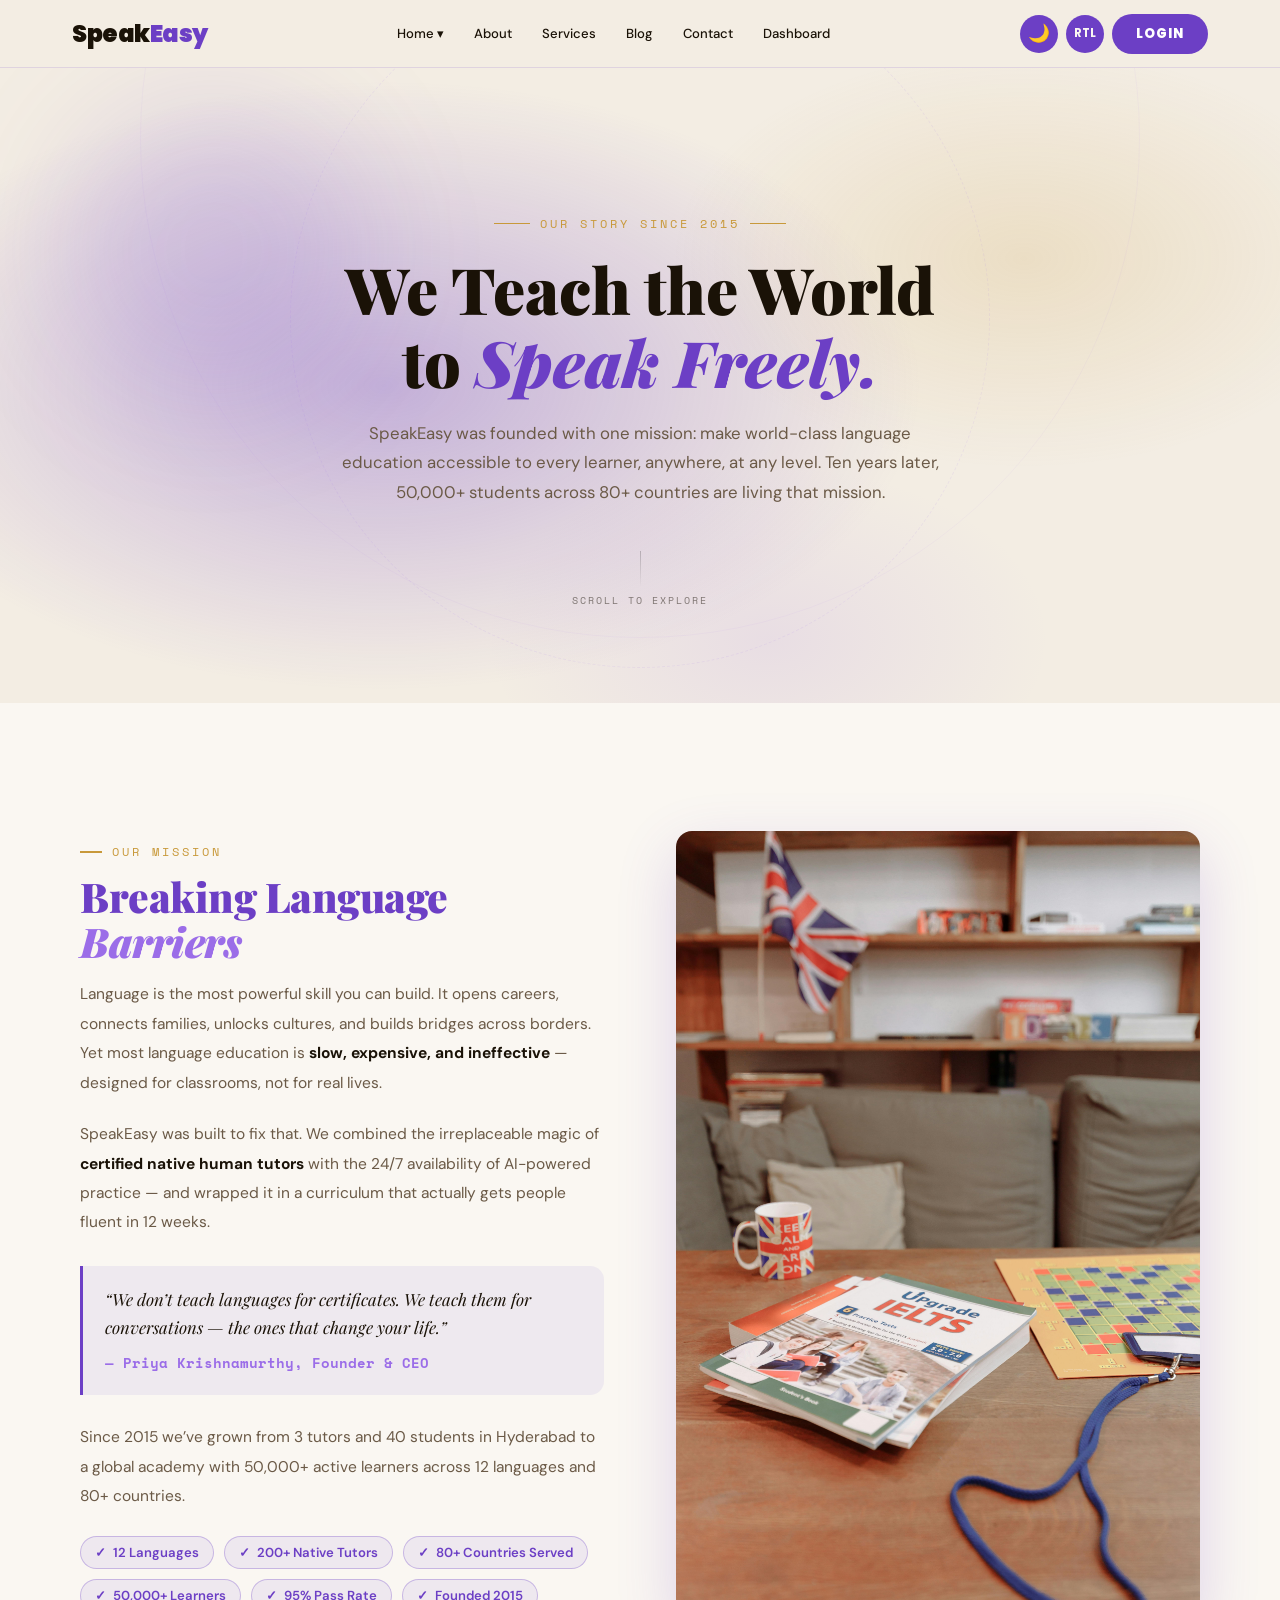
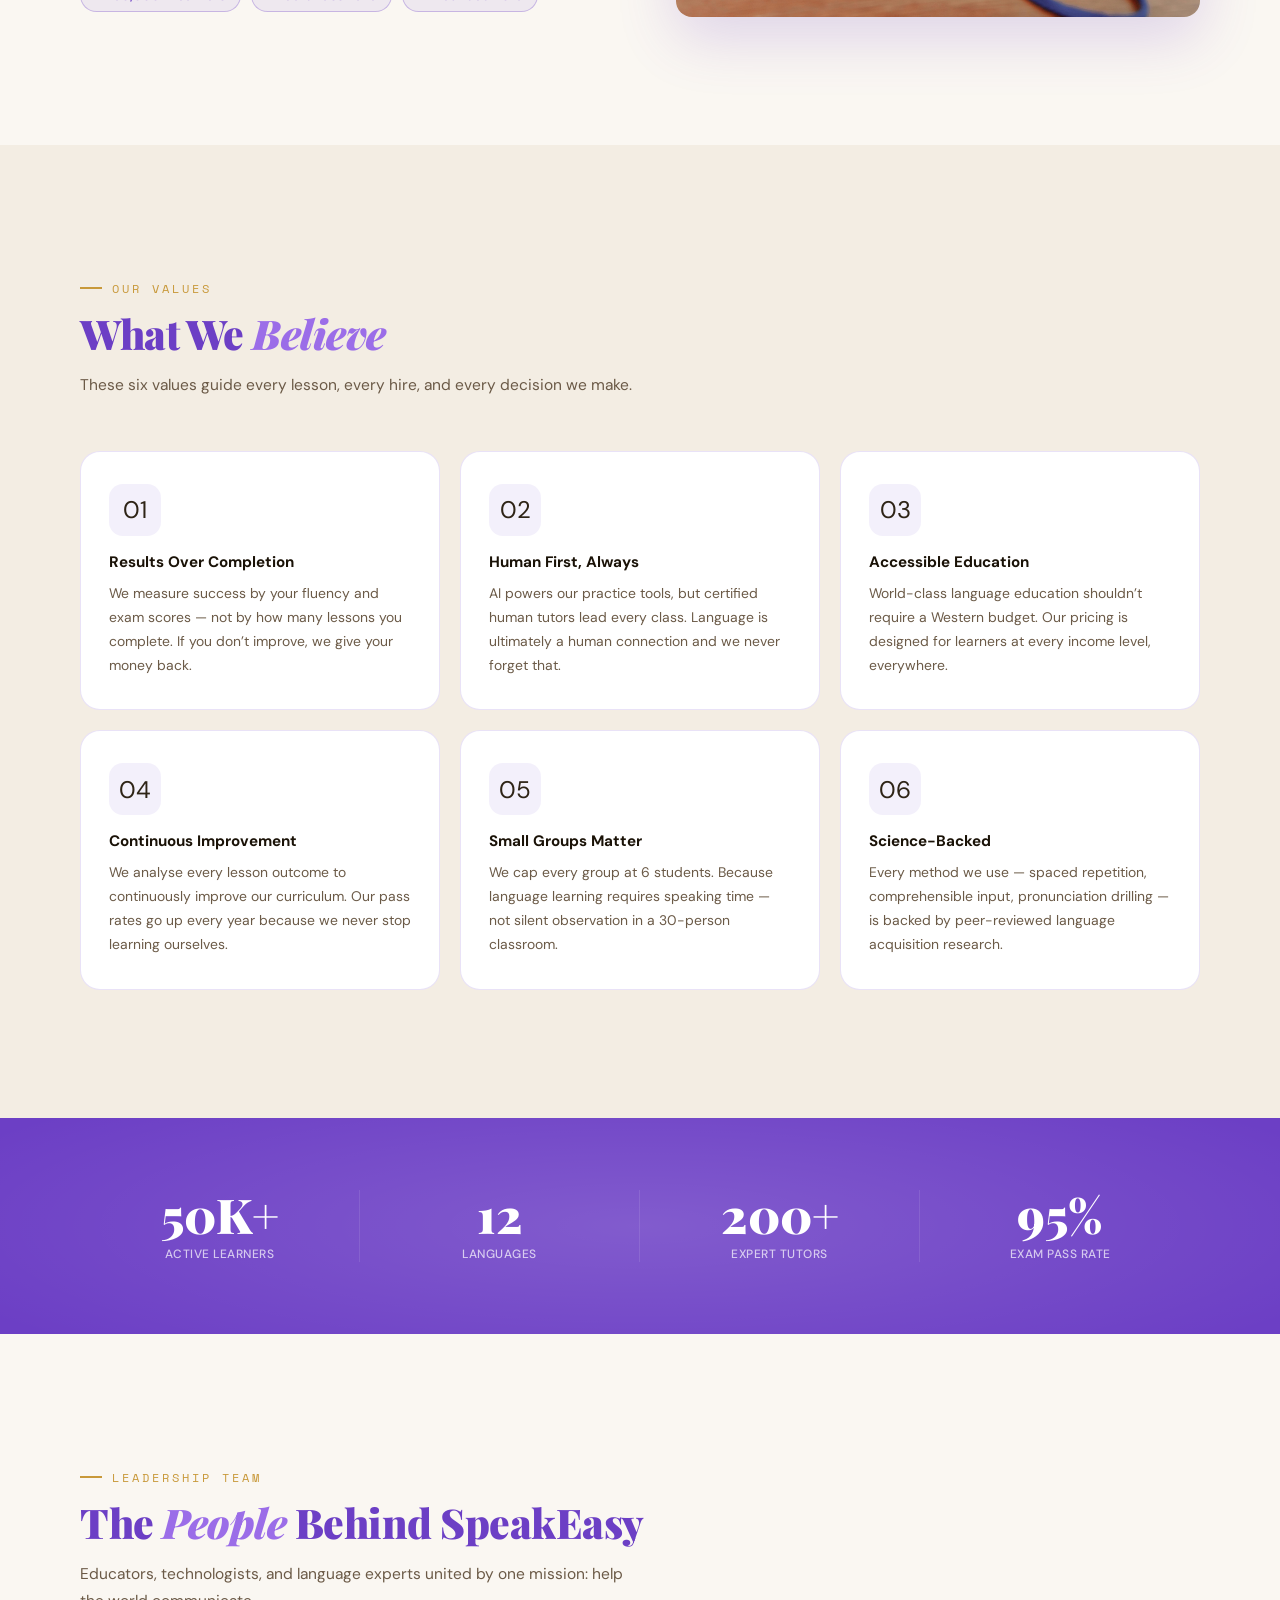
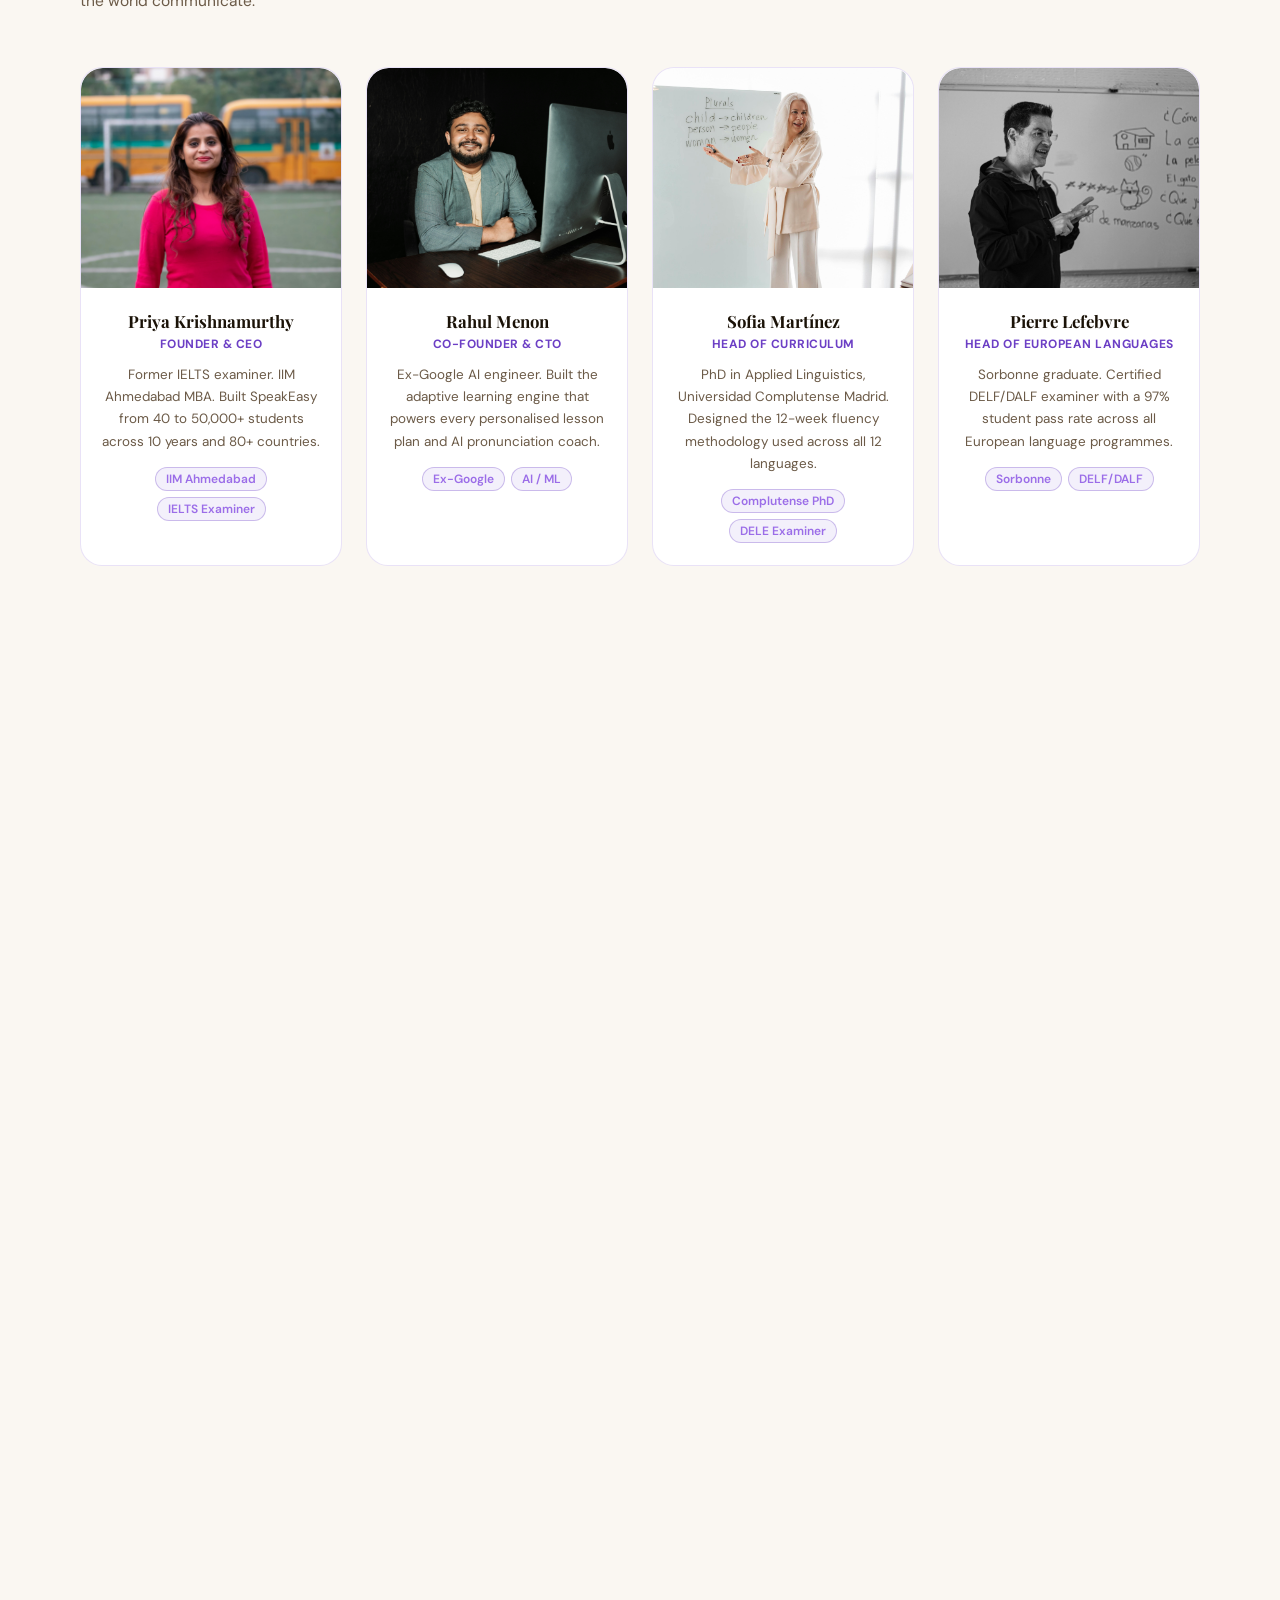
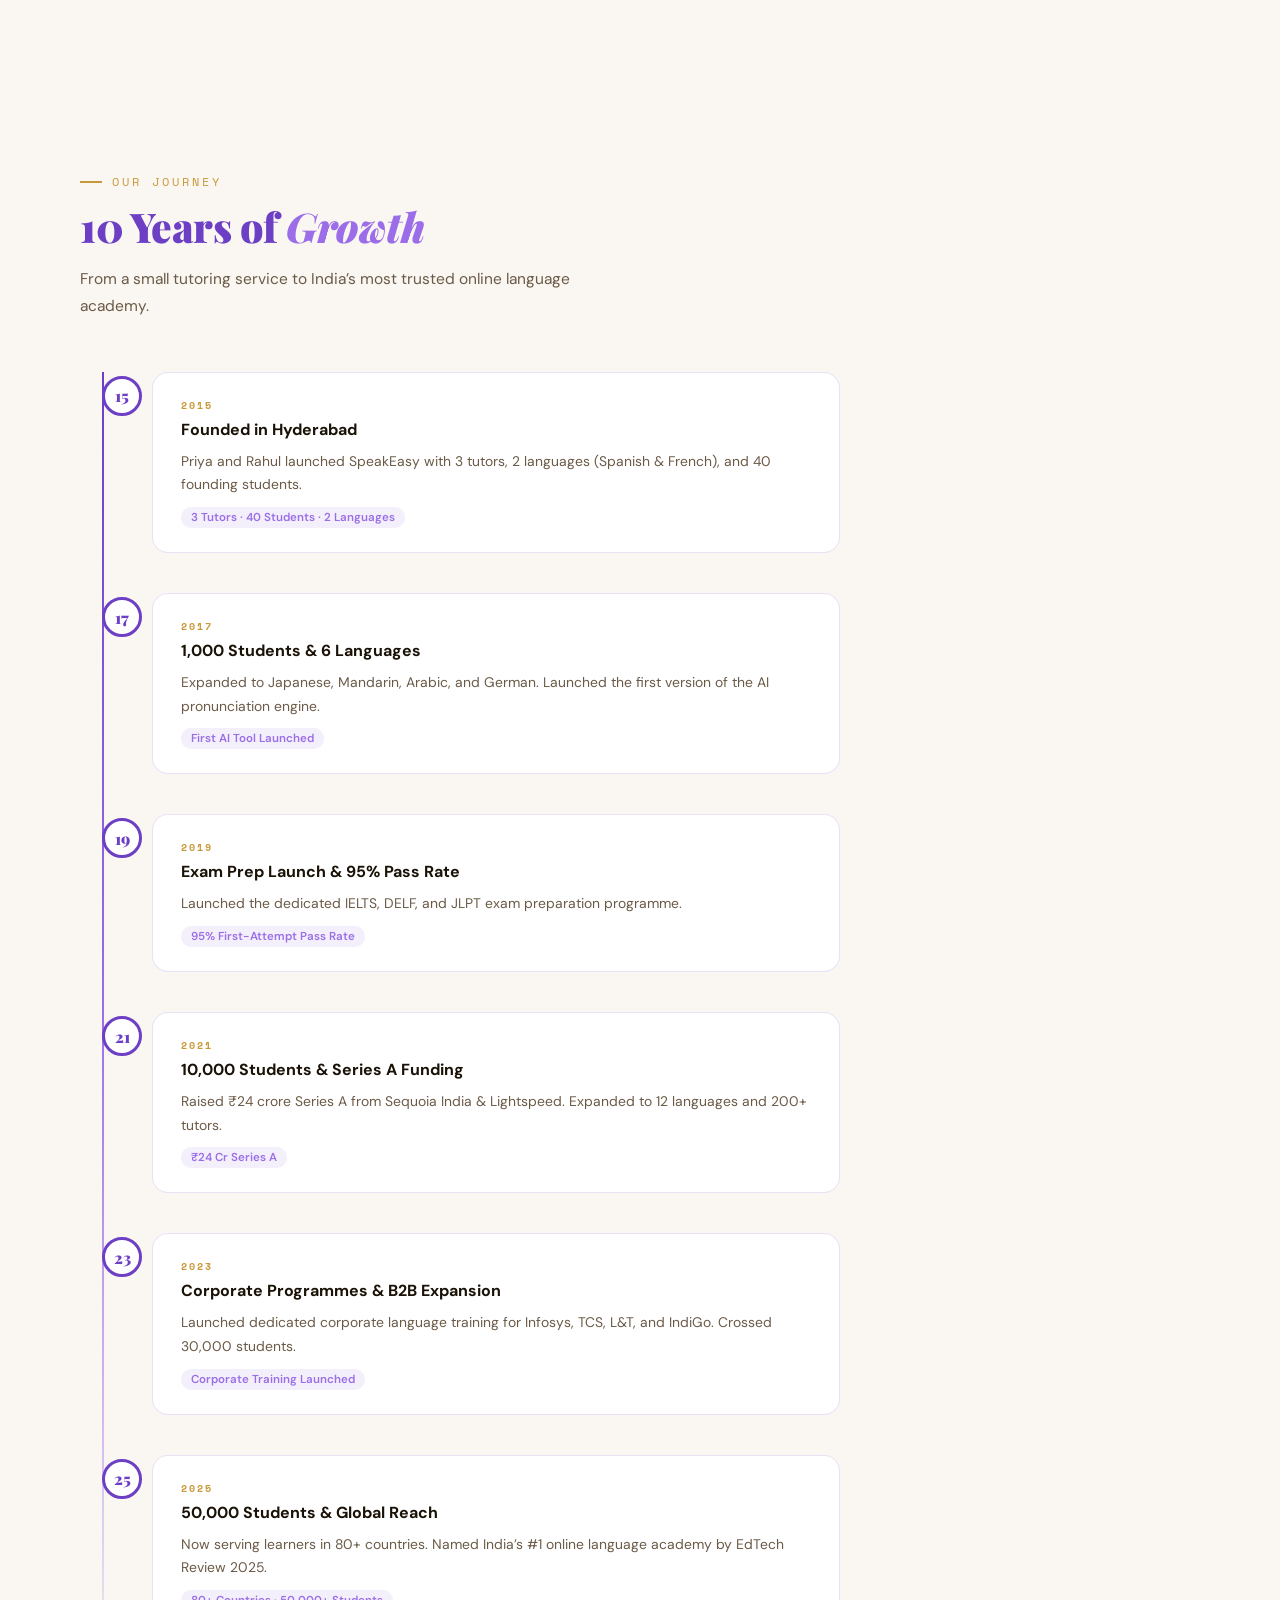
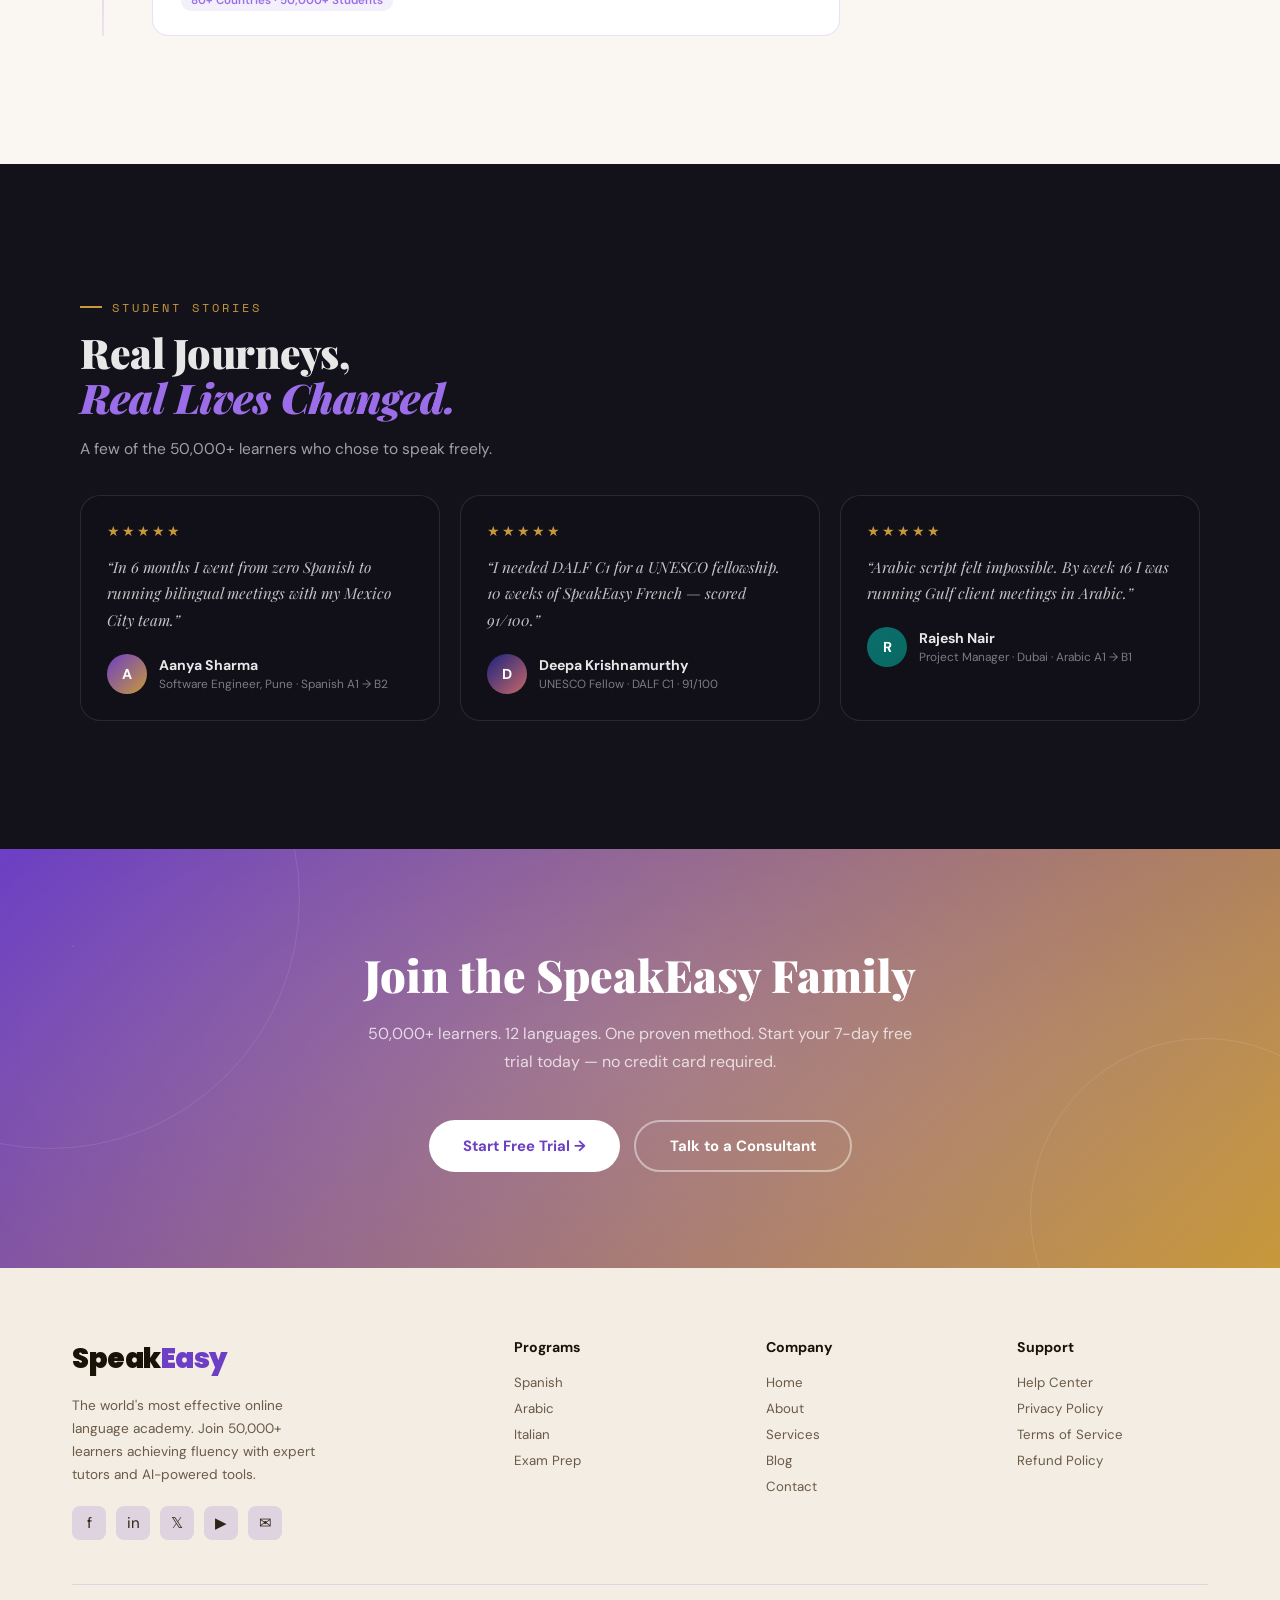
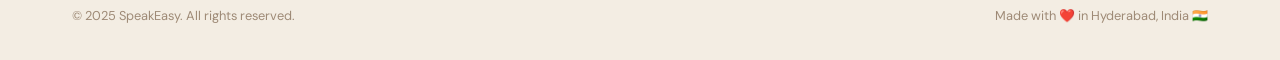
==== commit 510411c6: "updated files" ====
--- a/about.html
+++ b/about.html
@@ -1,201 +1,193 @@
-<!DOCTYPE html>
-<html lang="en">
-<head>
-<meta charset="UTF-8">
-<meta name="viewport" content="width=device-width, initial-scale=1.0">
-<title>About Us — SpeakEasy</title>
-<link href="https://fonts.googleapis.com/css2?family=Playfair+Display:ital,wght@0,400;0,700;0,900;1,400;1,700&family=DM+Sans:wght@300;400;500;600;700&family=Poppins:wght@700;900&family=Space+Mono:wght@400;700&display=swap" rel="stylesheet">
-<link rel="stylesheet" href="https://cdnjs.cloudflare.com/ajax/libs/font-awesome/6.5.0/css/all.min.css">
-<link rel="stylesheet" href="about.css">
-<link rel="icon" type="image/svg+xml" href="favicon.svg"/>
-<link rel="shortcut icon" href="favicon.svg"/>
-</head>
-<body>
-
-<nav>
-  <a href="index.html" class="logo">Speak<span>Easy</span></a>
-
-  <ul class="nav-links">
-    <li class="dropdown">
-      <a href="index.html">Home ▾</a>
-      <div class="dropdown-menu">
-          <a href="index.html">Home 1</a>
-          <a href="home2.html">Home 2</a>
-      </div>
-    </li>
-    <li><a href="about.html" class="active">About</a></li>
-    <li><a href="services.html">Services</a></li>
-    <li><a href="blog.html">Blog</a></li>
-    <li><a href="contact.html">Contact</a></li>
-    <li class="mobile-only-item">
-      <a href="login.html"><i class="fas fa-sign-in-alt"></i> Login</a>
-    </li>
-    <li class="mobile-only-item">
-      <a href="admin.html"><i class="fas fa-th-large"></i> Dashboard</a>
-    </li>
-  </ul>
-
-  <div class="nav-icons">
-    <button class="rtl-toggle" id="rtlToggle" title="Toggle RTL/LTR">
-      <i class="fas fa-exchange-alt"></i>
-    </button>
-    <button class="theme-toggle" id="themeToggle" title="Toggle theme">🌙</button>
-    <a href="login.html" class="icon login desktop-icon" title="Login"><i class="fas fa-sign-in-alt"></i></a>
-    <a href="admin.html" class="nav-dashboard-btn desktop-icon" title="Dashboard">
-      <i class="fas fa-th-large"></i> Dashboard
-    </a>
-    <div class="hamburger" id="hamburger">
-      <span></span><span></span><span></span>
-    </div>
-  </div>
-</nav>
-
-<section class="about-hero">
-  <div class="hero-ring2"></div>
-  <div class="hero-blob"></div>
-  <div class="hero-blob"></div>
-  <div class="about-hero-inner">
-    <div class="ah-eyebrow">Our Story Since 2015</div>
-    <h1 class="ah-title">We Teach the World<br>to <em>Speak Freely.</em></h1>
-    <p class="ah-sub">SpeakEasy was founded with one mission: make world-class language education accessible to every learner, anywhere, at any level. Ten years later, 50,000+ students across 80+ countries are living that mission.</p>
-    <div class="ah-scroll">
-      <div class="ah-scroll-line"></div>
-      <div class="ah-scroll-txt">Scroll to explore</div>
-    </div>
-  </div>
-</section>
-
-<section class="section reveal" id="mission">
-  <div class="mission-grid">
-    <div class="mission-text">
-      <div class="eyebrow" style="color:var(--secondary);">Our Mission</div>
-      <h2 class="sec-title">Breaking Language <em>Barriers</em></h2>
-      <p>Language is the most powerful skill you can build. It opens careers, connects families, unlocks cultures, and builds bridges across borders. Yet most language education is <strong>slow, expensive, and ineffective</strong> &mdash; designed for classrooms, not for real lives.</p>
-      <p>SpeakEasy was built to fix that. We combined the irreplaceable magic of <strong>certified native human tutors</strong> with the 24/7 availability of AI-powered practice &mdash; and wrapped it in a curriculum that actually gets people fluent in 12 weeks.</p>
-      <div class="highlight-box">&ldquo;We don&rsquo;t teach languages for certificates. We teach them for conversations &mdash; the ones that change your life.&rdquo;<br><span style="font-size:0.9rem;font-style:normal;color:var(--accent);font-family:'Space Mono',monospace;font-weight:700;margin-top:10px;display:block;">&mdash; Priya Krishnamurthy, Founder &amp; CEO</span></div>
-      <p>Since 2015 we&rsquo;ve grown from 3 tutors and 40 students in Hyderabad to a global academy with 50,000+ active learners across 12 languages and 80+ countries.</p>
-      <div class="outcome-tags">
-        <div class="otag">12 Languages</div>
-        <div class="otag">200+ Native Tutors</div>
-        <div class="otag">80+ Countries Served</div>
-        <div class="otag">50,000+ Learners</div>
-        <div class="otag">95% Pass Rate</div>
-        <div class="otag">Founded 2015</div>
-      </div>
-    </div>
-    <div class="mission-visual">
-      <img src="about-img.jpg" alt="Our Mission" style="width:100%;height:100%;object-fit:cover;border-radius:12px;"/>
-    </div>
-  </div>
-</section>
-
-<section class="section section-alt reveal">
-  <div class="eyebrow" style="color:var(--secondary);">Our Values</div>
-  <h2 class="sec-title">What We <em>Believe</em></h2>
-  <p class="sec-sub">These six values guide every lesson, every hire, and every decision we make.</p>
-  <div class="values-grid">
-    <div class="val-card"><div class="val-icon">🎯</div><div class="val-title">Results Over Completion</div><div class="val-text">We measure success by your fluency and exam scores &mdash; not by how many lessons you complete. If you don&rsquo;t improve, we give your money back.</div></div>
-    <div class="val-card"><div class="val-icon">🤝</div><div class="val-title">Human First, Always</div><div class="val-text">AI powers our practice tools, but certified human tutors lead every class. Language is ultimately a human connection and we never forget that.</div></div>
-    <div class="val-card"><div class="val-icon">🌍</div><div class="val-title">Accessible Education</div><div class="val-text">World-class language education shouldn&rsquo;t require a Western budget. Our pricing is designed for learners at every income level, everywhere.</div></div>
-    <div class="val-card"><div class="val-icon">📈</div><div class="val-title">Continuous Improvement</div><div class="val-text">We analyse every lesson outcome to continuously improve our curriculum. Our pass rates go up every year because we never stop learning ourselves.</div></div>
-    <div class="val-card"><div class="val-icon">👥</div><div class="val-title">Small Groups Matter</div><div class="val-text">We cap every group at 6 students. Because language learning requires speaking time &mdash; not silent observation in a 30-person classroom.</div></div>
-    <div class="val-card"><div class="val-icon">🔬</div><div class="val-title">Science-Backed</div><div class="val-text">Every method we use &mdash; spaced repetition, comprehensible input, pronunciation drilling &mdash; is backed by peer-reviewed language acquisition research.</div></div>
-  </div>
-</section>
-
-<div class="stats-band">
-  <div class="stat-item"><div class="stat-num">50K+</div><div class="stat-label">Active Learners</div></div>
-  <div class="stat-item"><div class="stat-num">12</div><div class="stat-label">Languages</div></div>
-  <div class="stat-item"><div class="stat-num">200+</div><div class="stat-label">Expert Tutors</div></div>
-  <div class="stat-item"><div class="stat-num">95%</div><div class="stat-label">Exam Pass Rate</div></div>
-</div>
-
-<section class="section reveal">
-  <div class="eyebrow" style="color:var(--secondary);">Leadership Team</div>
-  <h2 class="sec-title">The <em>People</em> Behind SpeakEasy</h2>
-  <p class="sec-sub">Educators, technologists, and language experts united by one mission: help the world communicate.</p>
-  <div class="team-grid">
-    <div class="team-card"><img src="team-1.jpg" alt="Priya Krishnamurthy" style="width:100%;height:220px;object-fit:cover;border-radius:22px 22px 0 0;"/><div class="tc-body"><div class="tc-name">Priya Krishnamurthy</div><div class="tc-role">Founder &amp; CEO</div><div class="tc-bio">Former IELTS examiner. IIM Ahmedabad MBA. Built SpeakEasy from 40 to 50,000+ students across 10 years and 80+ countries.</div><div class="tc-tags"><span class="tc-tag">IIM Ahmedabad</span><span class="tc-tag">IELTS Examiner</span></div></div></div>
-    <div class="team-card"><img src="team-2.jpg" alt="Rahul Menon" style="width:100%;height:220px;object-fit:cover;border-radius:22px 22px 0 0;"/><div class="tc-body"><div class="tc-name">Rahul Menon</div><div class="tc-role">Co-Founder &amp; CTO</div><div class="tc-bio">Ex-Google AI engineer. Built the adaptive learning engine that powers every personalised lesson plan and AI pronunciation coach.</div><div class="tc-tags"><span class="tc-tag">Ex-Google</span><span class="tc-tag">AI / ML</span></div></div></div>
-    <div class="team-card"><img src="team-3.jpg" alt="Sofia Martínez" style="width:100%;height:220px;object-fit:cover;border-radius:22px 22px 0 0;"/><div class="tc-body"><div class="tc-name">Sofia Mart&iacute;nez</div><div class="tc-role">Head of Curriculum</div><div class="tc-bio">PhD in Applied Linguistics, Universidad Complutense Madrid. Designed the 12-week fluency methodology used across all 12 languages.</div><div class="tc-tags"><span class="tc-tag">Complutense PhD</span><span class="tc-tag">DELE Examiner</span></div></div></div>
-    <div class="team-card"><img src="team-4.jpg" alt="Pierre Lefebvre" style="width:100%;height:220px;object-fit:cover;border-radius:22px 22px 0 0;"/><div class="tc-body"><div class="tc-name">Pierre Lefebvre</div><div class="tc-role">Head of European Languages</div><div class="tc-bio">Sorbonne graduate. Certified DELF/DALF examiner with a 97% student pass rate across all European language programmes.</div><div class="tc-tags"><span class="tc-tag">Sorbonne</span><span class="tc-tag">DELF/DALF</span></div></div></div>
-  </div>
-</section>
-
-<section class="section section-alt reveal">
-  <div class="eyebrow" style="color:var(--secondary);">Why SpeakEasy</div>
-  <h2 class="sec-title">What Makes Us <em>Different</em></h2>
-  <p class="sec-sub">Six reasons why 50,000+ learners chose SpeakEasy over every other option.</p>
-  <div class="features-grid">
-    <div class="feat-item"><div class="feat-icon">🎙️</div><div><div class="feat-title">Live Native Tutors in Every Class</div><div class="feat-text">Every session is led by a certified native speaker &mdash; not a pre-recorded video, not a chatbot.</div></div></div>
-    <div class="feat-item"><div class="feat-icon">🤖</div><div><div class="feat-title">24/7 AI Conversation Partner</div><div class="feat-text">Practice between classes with our AI partner that corrects grammar, scores pronunciation, and adapts to your level in real time.</div></div></div>
-    <div class="feat-item"><div class="feat-icon">👥</div><div><div class="feat-title">Maximum 6 Students Per Group</div><div class="feat-text">More speaking time per student. More tutor attention. Faster results.</div></div></div>
-    <div class="feat-item"><div class="feat-icon">🏆</div><div><div class="feat-title">95% Exam Pass Rate</div><div class="feat-text">IELTS, DELF, DELE, JLPT, HSK &mdash; our students pass on first attempt at 2&times; the industry average rate.</div></div></div>
-    <div class="feat-item"><div class="feat-icon">📈</div><div><div class="feat-title">Fluency in 12 Weeks</div><div class="feat-text">Our structured curriculum moves students from A1 to B1 in 12 weeks &mdash; 3&times; faster than traditional evening classes.</div></div></div>
-    <div class="feat-item"><div class="feat-icon">💰</div><div><div class="feat-title">7-Day Money-Back Guarantee</div><div class="feat-text">No questions asked. If you&rsquo;re not satisfied in your first 7 days, we refund 100% of your payment.</div></div></div>
-    <div class="feat-item"><div class="feat-icon">🌍</div><div><div class="feat-title">80+ Countries, One Platform</div><div class="feat-text">Students in Hyderabad, Dubai, London, and Singapore learn side-by-side. Classes auto-adjust to your timezone.</div></div></div>
-    <div class="feat-item"><div class="feat-icon">🧠</div><div><div class="feat-title">Science-Backed Every Step</div><div class="feat-text">Spaced repetition, comprehensible input theory, Lozanov accelerated learning &mdash; every method is from peer-reviewed linguistics research.</div></div></div>
-  </div>
-</section>
-
-<section class="section reveal">
-  <div class="eyebrow" style="color:var(--secondary);">Our Journey</div>
-  <h2 class="sec-title">10 Years of <em>Growth</em></h2>
-  <p class="sec-sub">From a small tutoring service to India&rsquo;s most trusted online language academy.</p>
-  <div class="timeline-wrap">
-    <div class="tl-item"><div class="tl-dot">15</div><div class="tl-card"><div class="tl-year">2015</div><div class="tl-title">Founded in Hyderabad</div><div class="tl-text">Priya and Rahul launched SpeakEasy with 3 tutors, 2 languages (Spanish &amp; French), and 40 founding students.</div><div class="tl-badge">🚀 3 Tutors &middot; 40 Students &middot; 2 Languages</div></div></div>
-    <div class="tl-item"><div class="tl-dot">17</div><div class="tl-card"><div class="tl-year">2017</div><div class="tl-title">1,000 Students &amp; 6 Languages</div><div class="tl-text">Expanded to Japanese, Mandarin, Arabic, and German. Launched the first version of the AI pronunciation engine.</div><div class="tl-badge">⚡ First AI Tool Launched</div></div></div>
-    <div class="tl-item"><div class="tl-dot">19</div><div class="tl-card"><div class="tl-year">2019</div><div class="tl-title">Exam Prep Launch &amp; 95% Pass Rate</div><div class="tl-text">Launched the dedicated IELTS, DELF, and JLPT exam preparation programme.</div><div class="tl-badge">🏆 95% First-Attempt Pass Rate</div></div></div>
-    <div class="tl-item"><div class="tl-dot">21</div><div class="tl-card"><div class="tl-year">2021</div><div class="tl-title">10,000 Students &amp; Series A Funding</div><div class="tl-text">Raised ₹24 crore Series A from Sequoia India &amp; Lightspeed. Expanded to 12 languages and 200+ tutors.</div><div class="tl-badge">💰 ₹24 Cr Series A</div></div></div>
-    <div class="tl-item"><div class="tl-dot">23</div><div class="tl-card"><div class="tl-year">2023</div><div class="tl-title">Corporate Programmes &amp; B2B Expansion</div><div class="tl-text">Launched dedicated corporate language training for Infosys, TCS, L&amp;T, and IndiGo. Crossed 30,000 students.</div><div class="tl-badge">🏢 Corporate Training Launched</div></div></div>
-    <div class="tl-item"><div class="tl-dot">25</div><div class="tl-card"><div class="tl-year">2025</div><div class="tl-title">50,000 Students &amp; Global Reach</div><div class="tl-text">Now serving learners in 80+ countries. Named India&rsquo;s #1 online language academy by EdTech Review 2025.</div><div class="tl-badge">🌍 80+ Countries &middot; 50,000+ Students</div></div></div>
-  </div>
-</section>
-
-<section class="section section-dark reveal">
-  <div class="eyebrow" style="color:var(--secondary)">Student Stories</div>
-  <h2 class="sec-title" style="color:#fff;">Real Journeys,<br><em>Real Lives Changed.</em></h2>
-  <p class="sec-sub" style="color:rgba(255,255,255,.55);margin-bottom:32px;">A few of the 50,000+ learners who chose to speak freely.</p>
-  <div class="testi-grid">
-    <div class="testi-card"><div class="t-stars">★★★★★</div><div class="t-text">&ldquo;In 6 months I went from zero Spanish to running bilingual meetings with my Mexico City team.&rdquo;</div><div class="t-author"><div class="t-avatar" style="background:linear-gradient(135deg,#6c3fc5,#c8993a)">A</div><div><div class="t-name">Aanya Sharma</div><div class="t-detail">Software Engineer, Pune &middot; Spanish A1 &rarr; B2</div></div></div></div>
-    <div class="testi-card"><div class="t-stars">★★★★★</div><div class="t-text">&ldquo;I needed DALF C1 for a UNESCO fellowship. 10 weeks of SpeakEasy French &mdash; scored 91/100.&rdquo;</div><div class="t-author"><div class="t-avatar" style="background:linear-gradient(135deg,#1a237e,#c86868)">D</div><div><div class="t-name">Deepa Krishnamurthy</div><div class="t-detail">UNESCO Fellow &middot; DALF C1 &middot; 91/100</div></div></div></div>
-    <div class="testi-card"><div class="t-stars">★★★★★</div><div class="t-text">&ldquo;Arabic script felt impossible. By week 16 I was running Gulf client meetings in Arabic.&rdquo;</div><div class="t-author"><div class="t-avatar" style="background:linear-gradient(135deg,#0a6e6e,#086a60)">R</div><div><div class="t-name">Rajesh Nair</div><div class="t-detail">Project Manager &middot; Dubai &middot; Arabic A1 &rarr; B1</div></div></div></div>
-  </div>
-</section>
-
-<section class="cta-section reveal">
-  <div class="cta-ring"></div><div class="cta-ring"></div><div class="cta-ring"></div>
-  <h2 class="cta-title">Join the SpeakEasy Family</h2>
-  <p class="cta-sub">50,000+ learners. 12 languages. One proven method. Start your 7-day free trial today &mdash; no credit card required.</p>
-  <div class="cta-btns">
-    <a href="#" class="btn btn-white">Start Free Trial &rarr;</a>
-    <a href="#" class="btn btn-outline-white">Talk to a Consultant</a>
-  </div>
-</section>
-
-<footer>
-  <div class="footer-grid">
-    <div class="footer-brand">
-      <a href="index.html" class="logo">Speak<span>Easy</span></a>
-      <p class="footer-desc">The world's most effective online language academy. Join 50,000+ learners achieving fluency with expert tutors and AI-powered tools.</p>
-      <div class="social-links">
-        <a class="social-btn" href="#">f</a>
-        <a class="social-btn" href="#">in</a>
-        <a class="social-btn" href="#">𝕏</a>
-        <a class="social-btn" href="#">▶</a>
-        <a class="social-btn" href="#">✉</a>
-      </div>
-    </div>
-    <div class="footer-col"><h5>Programs</h5><a href="service-details.html">Spanish</a><a href="service-details1.html">Arabic</a><a href="service-details2.html">Italian</a><a href="service-details3.html">Exam Prep</a></div>
-    <div class="footer-col"><h5>Company</h5><a href="index.html">Home</a><a href="about.html">About</a><a href="services.html">Services</a><a href="blog.html">Blog</a><a href="contact.html">Contact</a></div>
-    <div class="footer-col"><h5>Support</h5><a href="#">Help Center</a><a href="#">Privacy Policy</a><a href="#">Terms of Service</a><a href="#">Refund Policy</a></div>
-  </div>
-  <div class="footer-bottom">
-    <span>© 2025 SpeakEasy. All rights reserved.</span>
-    <span>Made with ❤️ in Hyderabad, India 🇮🇳</span>
-  </div>
-</footer>
-
-<script src="about.js"></script>
-</body>
+<!DOCTYPE html>
+<html lang="en">
+<head>
+<meta charset="UTF-8">
+<meta name="viewport" content="width=device-width, initial-scale=1.0">
+<title>About Us — SpeakEasy</title>
+<link href="https://fonts.googleapis.com/css2?family=Playfair+Display:ital,wght@0,400;0,700;0,900;1,400;1,700&family=DM+Sans:wght@300;400;500;600;700&family=Poppins:wght@700;900&family=Space+Mono:wght@400;700&display=swap" rel="stylesheet">
+<link rel="stylesheet" href="https://cdnjs.cloudflare.com/ajax/libs/font-awesome/6.5.0/css/all.min.css">
+<link rel="stylesheet" href="about.css">
+<link rel="icon" type="image/svg+xml" href="favicon.svg"/>
+<link rel="shortcut icon" href="favicon.svg"/>
+</head>
+<body>
+
+<nav>
+  <a href="index.html" class="logo">Speak<span>Easy</span></a>
+
+  <ul class="nav-links">
+    <li class="dropdown">
+      <a href="index.html">Home ▾</a>
+      <div class="dropdown-menu">
+        <a href="index.html">Home 1</a>
+        <a href="home2.html">Home 2</a>
+      </div>
+    </li>
+    <li><a href="about.html">About</a></li>
+    <li><a href="services.html">Services</a></li>
+    <li><a href="blog.html">Blog</a></li>
+    <li><a href="contact.html">Contact</a></li>
+    <li><a href="admin.html">Dashboard</a></li>
+    <li class="mobile-only-item"><a href="login.html" class="mobile-login-btn">LOGIN</a></li>
+    
+  </ul>
+
+  <div class="nav-icons">
+    <button class="theme-toggle" id="themeToggle" title="Toggle theme">🌙</button>
+    <button class="rtl-toggle" id="rtlToggle" title="Toggle RTL/LTR">RTL</button>
+    <a href="login.html" class="login-btn desktop-icon">LOGIN</a>
+    <div class="hamburger" id="hamburger">
+      <span></span><span></span><span></span>
+    </div>
+  </div>
+</nav>
+
+<section class="about-hero">
+  <div class="hero-ring2"></div>
+  <div class="hero-blob"></div>
+  <div class="hero-blob"></div>
+  <div class="about-hero-inner">
+    <div class="ah-eyebrow">Our Story Since 2015</div>
+    <h1 class="ah-title">We Teach the World<br>to <em>Speak Freely.</em></h1>
+    <p class="ah-sub">SpeakEasy was founded with one mission: make world-class language education accessible to every learner, anywhere, at any level. Ten years later, 50,000+ students across 80+ countries are living that mission.</p>
+    <div class="ah-scroll">
+      <div class="ah-scroll-line"></div>
+      <div class="ah-scroll-txt">Scroll to explore</div>
+    </div>
+  </div>
+</section>
+
+<section class="section reveal" id="mission">
+  <div class="mission-grid">
+    <div class="mission-text">
+      <div class="eyebrow" style="color:var(--secondary);">Our Mission</div>
+      <h2 class="sec-title">Breaking Language <em>Barriers</em></h2>
+      <p>Language is the most powerful skill you can build. It opens careers, connects families, unlocks cultures, and builds bridges across borders. Yet most language education is <strong>slow, expensive, and ineffective</strong> &mdash; designed for classrooms, not for real lives.</p>
+      <p>SpeakEasy was built to fix that. We combined the irreplaceable magic of <strong>certified native human tutors</strong> with the 24/7 availability of AI-powered practice &mdash; and wrapped it in a curriculum that actually gets people fluent in 12 weeks.</p>
+      <div class="highlight-box">&ldquo;We don&rsquo;t teach languages for certificates. We teach them for conversations &mdash; the ones that change your life.&rdquo;<br><span style="font-size:0.9rem;font-style:normal;color:var(--accent);font-family:'Space Mono',monospace;font-weight:700;margin-top:10px;display:block;">&mdash; Priya Krishnamurthy, Founder &amp; CEO</span></div>
+      <p>Since 2015 we&rsquo;ve grown from 3 tutors and 40 students in Hyderabad to a global academy with 50,000+ active learners across 12 languages and 80+ countries.</p>
+      <div class="outcome-tags">
+        <div class="otag">12 Languages</div>
+        <div class="otag">200+ Native Tutors</div>
+        <div class="otag">80+ Countries Served</div>
+        <div class="otag">50,000+ Learners</div>
+        <div class="otag">95% Pass Rate</div>
+        <div class="otag">Founded 2015</div>
+      </div>
+    </div>
+    <div class="mission-visual">
+      <img src="about-img.jpg" alt="Our Mission" style="width:100%;height:100%;object-fit:cover;border-radius:12px;"/>
+    </div>
+  </div>
+</section>
+
+<section class="section section-alt reveal">
+  <div class="eyebrow" style="color:var(--secondary);">Our Values</div>
+  <h2 class="sec-title">What We <em>Believe</em></h2>
+  <p class="sec-sub">These six values guide every lesson, every hire, and every decision we make.</p>
+  <div class="values-grid">
+    <div class="val-card"><div class="val-icon">01</div><div class="val-title">Results Over Completion</div><div class="val-text">We measure success by your fluency and exam scores &mdash; not by how many lessons you complete. If you don&rsquo;t improve, we give your money back.</div></div>
+    <div class="val-card"><div class="val-icon">02</div><div class="val-title">Human First, Always</div><div class="val-text">AI powers our practice tools, but certified human tutors lead every class. Language is ultimately a human connection and we never forget that.</div></div>
+    <div class="val-card"><div class="val-icon">03</div><div class="val-title">Accessible Education</div><div class="val-text">World-class language education shouldn&rsquo;t require a Western budget. Our pricing is designed for learners at every income level, everywhere.</div></div>
+    <div class="val-card"><div class="val-icon">04</div><div class="val-title">Continuous Improvement</div><div class="val-text">We analyse every lesson outcome to continuously improve our curriculum. Our pass rates go up every year because we never stop learning ourselves.</div></div>
+    <div class="val-card"><div class="val-icon">05</div><div class="val-title">Small Groups Matter</div><div class="val-text">We cap every group at 6 students. Because language learning requires speaking time &mdash; not silent observation in a 30-person classroom.</div></div>
+    <div class="val-card"><div class="val-icon">06</div><div class="val-title">Science-Backed</div><div class="val-text">Every method we use &mdash; spaced repetition, comprehensible input, pronunciation drilling &mdash; is backed by peer-reviewed language acquisition research.</div></div>
+  </div>
+</section>
+
+<div class="stats-band">
+  <div class="stat-item"><div class="stat-num">50K+</div><div class="stat-label">Active Learners</div></div>
+  <div class="stat-item"><div class="stat-num">12</div><div class="stat-label">Languages</div></div>
+  <div class="stat-item"><div class="stat-num">200+</div><div class="stat-label">Expert Tutors</div></div>
+  <div class="stat-item"><div class="stat-num">95%</div><div class="stat-label">Exam Pass Rate</div></div>
+</div>
+
+<section class="section reveal">
+  <div class="eyebrow" style="color:var(--secondary);">Leadership Team</div>
+  <h2 class="sec-title">The <em>People</em> Behind SpeakEasy</h2>
+  <p class="sec-sub">Educators, technologists, and language experts united by one mission: help the world communicate.</p>
+  <div class="team-grid">
+    <div class="team-card"><img src="team-1.jpg" alt="Priya Krishnamurthy" style="width:100%;height:220px;object-fit:cover;border-radius:22px 22px 0 0;"/><div class="tc-body"><div class="tc-name">Priya Krishnamurthy</div><div class="tc-role">Founder &amp; CEO</div><div class="tc-bio">Former IELTS examiner. IIM Ahmedabad MBA. Built SpeakEasy from 40 to 50,000+ students across 10 years and 80+ countries.</div><div class="tc-tags"><span class="tc-tag">IIM Ahmedabad</span><span class="tc-tag">IELTS Examiner</span></div></div></div>
+    <div class="team-card"><img src="team-2.jpg" alt="Rahul Menon" style="width:100%;height:220px;object-fit:cover;border-radius:22px 22px 0 0;"/><div class="tc-body"><div class="tc-name">Rahul Menon</div><div class="tc-role">Co-Founder &amp; CTO</div><div class="tc-bio">Ex-Google AI engineer. Built the adaptive learning engine that powers every personalised lesson plan and AI pronunciation coach.</div><div class="tc-tags"><span class="tc-tag">Ex-Google</span><span class="tc-tag">AI / ML</span></div></div></div>
+    <div class="team-card"><img src="team-3.jpg" alt="Sofia Martínez" style="width:100%;height:220px;object-fit:cover;border-radius:22px 22px 0 0;"/><div class="tc-body"><div class="tc-name">Sofia Mart&iacute;nez</div><div class="tc-role">Head of Curriculum</div><div class="tc-bio">PhD in Applied Linguistics, Universidad Complutense Madrid. Designed the 12-week fluency methodology used across all 12 languages.</div><div class="tc-tags"><span class="tc-tag">Complutense PhD</span><span class="tc-tag">DELE Examiner</span></div></div></div>
+    <div class="team-card"><img src="team-4.jpg" alt="Pierre Lefebvre" style="width:100%;height:220px;object-fit:cover;border-radius:22px 22px 0 0;"/><div class="tc-body"><div class="tc-name">Pierre Lefebvre</div><div class="tc-role">Head of European Languages</div><div class="tc-bio">Sorbonne graduate. Certified DELF/DALF examiner with a 97% student pass rate across all European language programmes.</div><div class="tc-tags"><span class="tc-tag">Sorbonne</span><span class="tc-tag">DELF/DALF</span></div></div></div>
+  </div>
+</section>
+
+<section class="section section-alt reveal">
+  <div class="eyebrow" style="color:var(--secondary);">Why SpeakEasy</div>
+  <h2 class="sec-title">What Makes Us <em>Different</em></h2>
+  <p class="sec-sub">Six reasons why 50,000+ learners chose SpeakEasy over every other option.</p>
+  <div class="features-grid">
+    <div class="feat-item"><div class="feat-icon">1</div><div><div class="feat-title">Live Native Tutors in Every Class</div><div class="feat-text">Every session is led by a certified native speaker &mdash; not a pre-recorded video, not a chatbot.</div></div></div>
+    <div class="feat-item"><div class="feat-icon">2</div><div><div class="feat-title">24/7 AI Conversation Partner</div><div class="feat-text">Practice between classes with our AI partner that corrects grammar, scores pronunciation, and adapts to your level in real time.</div></div></div>
+    <div class="feat-item"><div class="feat-icon">3</div><div><div class="feat-title">Maximum 6 Students Per Group</div><div class="feat-text">More speaking time per student. More tutor attention. Faster results.</div></div></div>
+    <div class="feat-item"><div class="feat-icon">4</div><div><div class="feat-title">95% Exam Pass Rate</div><div class="feat-text">IELTS, DELF, DELE, JLPT, HSK &mdash; our students pass on first attempt at 2&times; the industry average rate.</div></div></div>
+    <div class="feat-item"><div class="feat-icon">5</div><div><div class="feat-title">Fluency in 12 Weeks</div><div class="feat-text">Our structured curriculum moves students from A1 to B1 in 12 weeks &mdash; 3&times; faster than traditional evening classes.</div></div></div>
+    <div class="feat-item"><div class="feat-icon">6</div><div><div class="feat-title">7-Day Money-Back Guarantee</div><div class="feat-text">No questions asked. If you&rsquo;re not satisfied in your first 7 days, we refund 100% of your payment.</div></div></div>
+    <div class="feat-item"><div class="feat-icon">7</div><div><div class="feat-title">80+ Countries, One Platform</div><div class="feat-text">Students in Hyderabad, Dubai, London, and Singapore learn side-by-side. Classes auto-adjust to your timezone.</div></div></div>
+    <div class="feat-item"><div class="feat-icon">8</div><div><div class="feat-title">Science-Backed Every Step</div><div class="feat-text">Spaced repetition, comprehensible input theory, Lozanov accelerated learning &mdash; every method is from peer-reviewed linguistics research.</div></div></div>
+  </div>
+</section>
+
+<section class="section reveal">
+  <div class="eyebrow" style="color:var(--secondary);">Our Journey</div>
+  <h2 class="sec-title">10 Years of <em>Growth</em></h2>
+  <p class="sec-sub">From a small tutoring service to India&rsquo;s most trusted online language academy.</p>
+  <div class="timeline-wrap">
+    <div class="tl-item"><div class="tl-dot">15</div><div class="tl-card"><div class="tl-year">2015</div><div class="tl-title">Founded in Hyderabad</div><div class="tl-text">Priya and Rahul launched SpeakEasy with 3 tutors, 2 languages (Spanish &amp; French), and 40 founding students.</div><div class="tl-badge">3 Tutors &middot; 40 Students &middot; 2 Languages</div></div></div>
+    <div class="tl-item"><div class="tl-dot">17</div><div class="tl-card"><div class="tl-year">2017</div><div class="tl-title">1,000 Students &amp; 6 Languages</div><div class="tl-text">Expanded to Japanese, Mandarin, Arabic, and German. Launched the first version of the AI pronunciation engine.</div><div class="tl-badge"> First AI Tool Launched</div></div></div>
+    <div class="tl-item"><div class="tl-dot">19</div><div class="tl-card"><div class="tl-year">2019</div><div class="tl-title">Exam Prep Launch &amp; 95% Pass Rate</div><div class="tl-text">Launched the dedicated IELTS, DELF, and JLPT exam preparation programme.</div><div class="tl-badge"> 95% First-Attempt Pass Rate</div></div></div>
+    <div class="tl-item"><div class="tl-dot">21</div><div class="tl-card"><div class="tl-year">2021</div><div class="tl-title">10,000 Students &amp; Series A Funding</div><div class="tl-text">Raised ₹24 crore Series A from Sequoia India &amp; Lightspeed. Expanded to 12 languages and 200+ tutors.</div><div class="tl-badge"> ₹24 Cr Series A</div></div></div>
+    <div class="tl-item"><div class="tl-dot">23</div><div class="tl-card"><div class="tl-year">2023</div><div class="tl-title">Corporate Programmes &amp; B2B Expansion</div><div class="tl-text">Launched dedicated corporate language training for Infosys, TCS, L&amp;T, and IndiGo. Crossed 30,000 students.</div><div class="tl-badge"> Corporate Training Launched</div></div></div>
+    <div class="tl-item"><div class="tl-dot">25</div><div class="tl-card"><div class="tl-year">2025</div><div class="tl-title">50,000 Students &amp; Global Reach</div><div class="tl-text">Now serving learners in 80+ countries. Named India&rsquo;s #1 online language academy by EdTech Review 2025.</div><div class="tl-badge">80+ Countries &middot; 50,000+ Students</div></div></div>
+  </div>
+</section>
+
+<section class="section section-dark reveal">
+  <div class="eyebrow" style="color:var(--secondary)">Student Stories</div>
+  <h2 class="sec-title" style="color:#fff;">Real Journeys,<br><em>Real Lives Changed.</em></h2>
+  <p class="sec-sub" style="color:rgba(255,255,255,.55);margin-bottom:32px;">A few of the 50,000+ learners who chose to speak freely.</p>
+  <div class="testi-grid">
+    <div class="testi-card"><div class="t-stars">★★★★★</div><div class="t-text">&ldquo;In 6 months I went from zero Spanish to running bilingual meetings with my Mexico City team.&rdquo;</div><div class="t-author"><div class="t-avatar" style="background:linear-gradient(135deg,#6c3fc5,#c8993a)">A</div><div><div class="t-name">Aanya Sharma</div><div class="t-detail">Software Engineer, Pune &middot; Spanish A1 &rarr; B2</div></div></div></div>
+    <div class="testi-card"><div class="t-stars">★★★★★</div><div class="t-text">&ldquo;I needed DALF C1 for a UNESCO fellowship. 10 weeks of SpeakEasy French &mdash; scored 91/100.&rdquo;</div><div class="t-author"><div class="t-avatar" style="background:linear-gradient(135deg,#1a237e,#c86868)">D</div><div><div class="t-name">Deepa Krishnamurthy</div><div class="t-detail">UNESCO Fellow &middot; DALF C1 &middot; 91/100</div></div></div></div>
+    <div class="testi-card"><div class="t-stars">★★★★★</div><div class="t-text">&ldquo;Arabic script felt impossible. By week 16 I was running Gulf client meetings in Arabic.&rdquo;</div><div class="t-author"><div class="t-avatar" style="background:linear-gradient(135deg,#0a6e6e,#086a60)">R</div><div><div class="t-name">Rajesh Nair</div><div class="t-detail">Project Manager &middot; Dubai &middot; Arabic A1 &rarr; B1</div></div></div></div>
+  </div>
+</section>
+
+<section class="cta-section reveal">
+  <div class="cta-ring"></div><div class="cta-ring"></div><div class="cta-ring"></div>
+  <h2 class="cta-title">Join the SpeakEasy Family</h2>
+  <p class="cta-sub">50,000+ learners. 12 languages. One proven method. Start your 7-day free trial today &mdash; no credit card required.</p>
+  <div class="cta-btns">
+    <a href="#" class="btn btn-white">Start Free Trial &rarr;</a>
+    <a href="#" class="btn btn-outline-white">Talk to a Consultant</a>
+  </div>
+</section>
+
+<footer>
+  <div class="footer-grid">
+    <div class="footer-brand">
+      <a href="index.html" class="logo">Speak<span>Easy</span></a>
+      <p class="footer-desc">The world's most effective online language academy. Join 50,000+ learners achieving fluency with expert tutors and AI-powered tools.</p>
+      <div class="social-links">
+        <a class="social-btn" href="#">f</a>
+        <a class="social-btn" href="#">in</a>
+        <a class="social-btn" href="#">𝕏</a>
+        <a class="social-btn" href="#">▶</a>
+        <a class="social-btn" href="#">✉</a>
+      </div>
+    </div>
+    <div class="footer-col"><h5>Programs</h5><a href="service-details.html">Spanish</a><a href="service-details1.html">Arabic</a><a href="service-details2.html">Italian</a><a href="service-details3.html">Exam Prep</a></div>
+    <div class="footer-col"><h5>Company</h5><a href="index.html">Home</a><a href="about.html">About</a><a href="services.html">Services</a><a href="blog.html">Blog</a><a href="contact.html">Contact</a></div>
+    <div class="footer-col"><h5>Support</h5><a href="#">Help Center</a><a href="#">Privacy Policy</a><a href="#">Terms of Service</a><a href="#">Refund Policy</a></div>
+  </div>
+  <div class="footer-bottom">
+    <span>© 2025 SpeakEasy. All rights reserved.</span>
+    <span>Made with ❤️ in Hyderabad, India 🇮🇳</span>
+  </div>
+</footer>
+
+<script src="about.js"></script>
+</body>
 </html>
--- a/about.css
+++ b/about.css
@@ -1,843 +1,892 @@
-
-
-:root {
-  --primary:    #6c3fc5;
-  --secondary:  #c8993a;
-  --accent:     #9b6de8;
-  --gradient:   linear-gradient(135deg, #6c3fc5 0%, #c8993a 100%);
-  --bg:         #faf7f2;
-  --bg-section: #f3ede3;
-  --bg-card:    #ffffff;
-  --ink:        #1a1207;
-  --text-main:  #2e2416;
-  --text-light: #6b5a47;
-  --gray:       #9e8a76;
-  --white:      #ffffff;
-  --border:     rgba(108,63,197,0.15);
-  --border-a:   rgba(108,63,197,0.30);
-  --accent-soft:rgba(108,63,197,0.08);
-  --shadow-sm:  0 2px 8px rgba(108,63,197,0.08);
-  --shadow-md:  0 8px 32px rgba(108,63,197,0.14);
-  --shadow-lg:  0 20px 60px rgba(108,63,197,0.2);
-  --radius-sm:  12px;
-  --radius-md:  16px;
-  --radius-lg:  20px;
-  --nav-h:      68px;
-  --text-2:     #6b5a47;
-  --gold:       #c8993a;
-  --teal:       #0a9a72;
-  --coral:      #e05a3a;
-}
-
-body.dark {
-  --primary:    #9b6de8;
-  --secondary:  #e8b84b;
-  --accent:     #c4a0f5;
-  --gradient:   linear-gradient(135deg, #7c52d4 0%, #d4a83a 100%);
-  --bg:         #0d0e1a;
-  --bg-section: #13152a;
-  --bg-card:    #1a1d35;
-  --ink:        #eeeaf8;
-  --text-main:  #ddd8f5;
-  --text-light: #a89fcc;
-  --gray:       #7a7499;
-  --white:      #ffffff;
-  --border:     rgba(155,109,232,0.2);
-  --border-a:   rgba(155,109,232,0.40);
-  --accent-soft:rgba(155,109,232,0.10);
-  --shadow-sm:  0 2px 8px rgba(0,0,0,0.35);
-  --shadow-md:  0 8px 32px rgba(0,0,0,0.45);
-  --shadow-lg:  0 20px 60px rgba(0,0,0,0.55);
-  --text-2:     #a89fcc;
-  --gold:       #e8b84b;
-}
-
-*, *::before, *::after { margin: 0; padding: 0; box-sizing: border-box; }
-html { scroll-behavior: smooth; }
-body {
-  font-family: 'DM Sans', sans-serif;
-  background: var(--bg); color: var(--text-main);
-  overflow-x: hidden;
-  transition: background .4s ease, color .4s ease;
-  padding-top: var(--nav-h);
-}
-body[dir="rtl"] { direction: rtl; }
-body[dir="rtl"] .footer-grid { direction: rtl; }
-body[dir="rtl"] nav .nav-icons { margin-left: 0; margin-right: 0; }
-body[dir="rtl"] nav .logo      { margin-right: 0; }
-
-a { text-decoration: none; color: inherit; }
-ul { list-style: none; }
-img { display: block; max-width: 100%; }
-
-.reveal       { opacity: 0; transform: translateY(36px);  transition: opacity .7s ease, transform .7s ease; }
-.reveal-left  { opacity: 0; transform: translateX(-40px); transition: opacity .7s ease, transform .7s ease; }
-.reveal-right { opacity: 0; transform: translateX(40px);  transition: opacity .7s ease, transform .7s ease; }
-.reveal.visible,
-.reveal-left.visible,
-.reveal-right.visible { opacity: 1; transform: none; }
-
-
-nav {
-  position: fixed; top: 0; left: 0; right: 0; z-index: 1000;
-  width: 100%; box-sizing: border-box;
-  height: var(--nav-h);
-  display: flex; align-items: center; justify-content: space-between;
-  padding: 0 48px;
-  background: var(--bg-section);
-  backdrop-filter: blur(14px);
-  border-bottom: 1px solid var(--border);
-  transition: background .4s, border-color .4s;
-  overflow: visible;
-}
-body.dark nav { background: rgba(19,21,42,0.95); }
-
-.logo {
-  font-family: 'Poppins', sans-serif;
-  font-size: 1.5rem; font-weight: 900;
-  color: var(--ink); letter-spacing: -0.5px; flex-shrink: 0;
-}
-.logo span { color: var(--primary); }
-
-.nav-links {
-  display: flex; align-items: center;justify-content: center;flex: 1; gap: 4px; list-style: none;
-}
-.nav-links > li > a,
-.nav-links > .dropdown > a {
-  font-size: 0.82rem; font-weight: 500;
-  color: var(--ink); padding: 6px 13px; border-radius: 20px;
-  transition: all .2s; white-space: nowrap; display: block;
-}
-.nav-links > li > a:hover,
-.nav-links > li > a.active,
-.nav-links > .dropdown > a:hover { background: var(--primary); color: #fff; }
-
-.nav-dashboard-link {
-  font-weight: 600 !important;
-  color: var(--primary) !important;
-  border: 1.5px solid var(--border-a);
-  border-radius: 20px;
-  padding: 5px 14px !important;
-  transition: all .2s;
-}
-.nav-dashboard-link:hover {
-  background: var(--primary) !important;
-  color: #fff !important;
-  border-color: var(--primary);
-}
-
-.dropdown { position: relative; }
-.dropdown-menu {
-  position: absolute; top: 120%; left: 0;
-  background: var(--bg-card); border: 1px solid var(--border);
-  border-radius: var(--radius-sm); padding: 8px 0; min-width: 170px;
-  opacity: 0; visibility: hidden; transform: translateY(10px);
-  transition: .25s ease; box-shadow: var(--shadow-md); z-index: 200;
-}
-.dropdown-menu a { display: block; padding: 10px 18px; font-size: 0.83rem; color: var(--text-light); transition: .2s; }
-.dropdown-menu a:hover { background: var(--primary); color: #fff; }
-.dropdown:hover .dropdown-menu { opacity: 1; visibility: visible; transform: translateY(0); }
-
-.mobile-only-item { display: none !important; }
-.desktop-nav-item { display: list-item; }
-
-.nav-icons { display: flex; align-items: center; gap: 8px; flex-shrink: 0; }
-
-.icon {
-  width: 38px; height: 38px; border-radius: 50%;
-  background: var(--primary);
-  display: flex; align-items: center; justify-content: center;
-  color: #fff; font-size: 15px;
-  transition: transform .2s, box-shadow .2s;
-  text-decoration: none; border: none; cursor: pointer; flex-shrink: 0;
-}
-.icon:hover { background: var(--gradient); box-shadow: var(--shadow-md); }
-
-.theme-toggle {
-  width: 38px; height: 38px;
-  min-width: 38px; min-height: 38px; max-width: 38px; max-height: 38px;
-  border-radius: 50%;
-  border: 1.5px solid var(--border); background: var(--primary);
-  font-size: 1.1rem; cursor: pointer;
-  display: flex; align-items: center; justify-content: center;
-  transition: border-color .3s, background .3s;
-  flex-shrink: 0; line-height: 1; padding: 0;
-}
-.theme-toggle:hover { background: var(--gradient); border-color: var(--primary); }
-
-.nav-dashboard-btn {
-  display: none;
-  align-items: center; gap: 7px;
-  padding: 7px 16px; border-radius: 20px;
-  border: 1.5px solid var(--border-a);
-  background: var(--accent-soft); color: var(--primary);
-  font-family: 'Poppins', sans-serif; font-size: 0.82rem; font-weight: 700;
-  white-space: nowrap; cursor: pointer; text-decoration: none;
-  transition: all .2s; flex-shrink: 0;
-}
-.nav-dashboard-btn i { font-size: 13px; }
-.nav-dashboard-btn:hover { background: var(--primary); color: #fff; border-color: var(--primary); }
-
-.rtl-toggle {
-  width: 38px; height: 38px;
-  min-width: 38px; min-height: 38px; max-width: 38px; max-height: 38px;
-  border-radius: 50%;
-  border: 1.5px solid var(--border); background: var(--primary);
-  color: var(--bg-card); font-size: 0.75rem; cursor: pointer;
-  display: flex; align-items: center; justify-content: center;
-  transition: border-color .3s, background .3s, color .3s;
-  flex-shrink: 0; padding: 0;
-  font-family: 'Poppins', sans-serif; font-weight: 700;
-}
-.rtl-toggle:hover { background: var(--gradient); border-color: var(--primary); color: #fff; }
-.rtl-toggle i { font-size: 13px; }
-body[dir="rtl"] .rtl-toggle { background: var(--accent-soft); border-color: var(--primary); color: var(--primary); }
-
-.hamburger {
-  display: none; flex-direction: column;
-  gap: 5px; cursor: pointer; padding: 4px;
-  border: none; background: none; flex-shrink: 0;
-}
-.hamburger span {
-  display: block; width: 24px; height: 2.5px;
-  background: var(--ink); border-radius: 3px; transition: all .3s ease;
-}
-.hamburger.open span:nth-child(1) { transform: translateY(7.5px) rotate(45deg); }
-.hamburger.open span:nth-child(2) { opacity: 0; transform: scaleX(0); }
-.hamburger.open span:nth-child(3) { transform: translateY(-7.5px) rotate(-45deg); }
-
-li.mobile-icons-row { display: none !important; list-style: none; }
-
-
-@media (min-width: 1024px) {
-  .hamburger         { display: none !important; }
-  .desktop-icon      { display: flex !important; }
-  .nav-dashboard-btn { display: flex !important; }
-  .mobile-only-item  { display: none !important; }
-  .desktop-nav-item  { display: list-item !important; }
-  li.mobile-icons-row{ display: none !important; }
-  .nav-links         { display: flex !important; }
-  .rtl-toggle        { display: flex !important; }
-  .dropdown-menu     { position: absolute !important; opacity: 0 !important; visibility: hidden !important; transform: translateY(10px) !important; pointer-events: none; }
-  .dropdown:hover .dropdown-menu { opacity: 1 !important; visibility: visible !important; transform: translateY(0) !important; pointer-events: all; }
-}
-
-
-@media (max-width: 1023px) {
-  nav {
-    padding: 0 16px; height: var(--nav-h);
-    width: 100%; box-sizing: border-box;
-    overflow: visible; display: flex;
-    align-items: center; justify-content: space-between;
-  }
-  .logo { font-size: 1.25rem; flex-shrink: 0; white-space: nowrap; }
-  .nav-icons {
-    display: flex !important; align-items: center;
-    gap: 10px; flex-shrink: 0; margin-left: auto;
-  }
-  body[dir="rtl"] .nav-icons { margin-left: 0; margin-right: auto; }
-  .nav-links   { display: none; }
-  .hamburger   { display: flex !important; flex-direction: column; padding: 6px 8px; background: var(--accent-soft); border-radius: 8px; flex-shrink: 0; }
-  .hamburger span { background: var(--ink); width: 22px; }
-  .desktop-icon      { display: none !important; }
-  .nav-dashboard-btn { display: none !important; }
-  .desktop-nav-item  { display: none !important; }
-  .rtl-toggle   { display: flex !important; width: 32px; height: 32px; min-width: 32px; min-height: 32px; max-width: 32px; max-height: 32px; font-size: 12px; }
-  .theme-toggle { width: 34px; height: 34px; min-width: 34px; min-height: 34px; max-width: 34px; max-height: 34px; font-size: 0.95rem; }
-  .icon         { width: 34px; height: 34px; font-size: 13px; }
-
-  
-  .nav-links.open {
-    display: flex !important; flex-direction: column;
-    position: fixed; top: var(--nav-h); left: 0; right: 0;
-    background: var(--bg-section);
-    border-bottom: 1px solid var(--border);
-    padding: 12px 16px 24px; gap: 2px; z-index: 999;
-    box-shadow: var(--shadow-md);
-    max-height: calc(100vh - var(--nav-h)); overflow-y: auto;
-  }
-  body.dark .nav-links.open { background: #13152a; }
-  .nav-links.open > li > a,
-  .nav-links.open > li.dropdown > a {
-    display: block; font-size: 0.93rem; color: var(--ink) !important;
-    padding: 10px 14px; border-radius: 10px; transition: background .2s, color .2s; font-weight: 500;
-  }
-  .nav-links.open > li > a:hover,
-  .nav-links.open > li.dropdown > a:hover { background: var(--primary); color: #fff !important; }
-  .nav-links.open .dropdown-menu {
-    position: static !important; opacity: 1 !important; visibility: visible !important;
-    transform: none !important; box-shadow: none !important;
-    border: none !important; background: transparent !important;
-    padding: 4px 0 4px 16px !important; display: none;
-  }
-  .nav-links.open .dropdown.open .dropdown-menu { display: block !important; }
-  .nav-links.open .dropdown > a { width: 100%; }
-  .nav-links.open .dropdown-menu a {
-    font-size: 0.86rem; color: var(--text-light) !important;
-    padding: 8px 14px; border-radius: 8px; display: block;
-  }
-  .nav-links.open .dropdown-menu a:hover { background: var(--primary); color: #fff !important; }
-  .nav-links.open .mobile-only-item { display: list-item !important; }
-  .nav-links.open .mobile-only-item:first-of-type {
-    margin-top: 8px; padding-top: 8px; border-top: 1px solid var(--border);
-  }
-  .nav-links.open .mobile-only-item a {
-    display: flex; align-items: center; gap: 10px;
-    font-size: 0.93rem; color: var(--ink) !important;
-    padding: 10px 14px; border-radius: 10px;
-    transition: background .2s, color .2s; font-weight: 500;
-  }
-  .nav-links.open .mobile-only-item a:hover { background: var(--primary); color: #fff !important; }
-  html, body { overflow-x: hidden; max-width: 100vw; }
-  body > * { max-width: 100vw; box-sizing: border-box; }
-}
-
-
-@media (max-width: 639px) {
-  nav { padding: 0 12px; }
-  .logo { font-size: 1.1rem; }
-  .nav-icons { gap: 8px; margin-left: auto; }
-  body[dir="rtl"] .nav-icons { margin-left: 0; margin-right: auto; }
-  .rtl-toggle   { width: 30px; height: 30px; min-width: 30px; min-height: 30px; max-width: 30px; max-height: 30px; font-size: 11px; }
-  .theme-toggle { width: 30px; height: 30px; min-width: 30px; min-height: 30px; max-width: 30px; max-height: 30px; font-size: 0.85rem; }
-  .icon         { width: 30px; height: 30px; font-size: 12px; }
-  .hamburger    { padding: 5px 7px; }
-  .hamburger span { width: 20px; }
-}
-
-
-@media (min-width: 1024px) {
-  .dropdown-menu {
-    display: block !important; opacity: 0 !important; visibility: hidden !important;
-    transform: translateY(10px) !important; pointer-events: none;
-  }
-  .dropdown:hover .dropdown-menu {
-    opacity: 1 !important; visibility: visible !important;
-    transform: translateY(0) !important; pointer-events: all;
-  }
-}
-
-@media (max-width: 1023px) {
-  .nav-links.open .dropdown-menu {
-    display: none;
-    position: static !important; opacity: 1 !important; visibility: visible !important;
-    transform: none !important; box-shadow: none !important;
-    border: none !important; background: transparent !important;
-    padding: 4px 0 6px 16px !important; pointer-events: all;
-  }
-  .nav-links.open .dropdown.open > .dropdown-menu { display: block !important; }
-}
-
-
-.about-hero {
-  padding-top: var(--nav-h);
-  min-height: 480px;
-  background: var(--bg-section);
-  display: flex; align-items: center; justify-content: center;
-  text-align: center; position: relative; overflow: hidden;
-}
-body.dark .about-hero { background: var(--bg-section); }
-
-.about-hero::before {
-  content: ''; position: absolute; inset: 0;
-  background:
-    radial-gradient(ellipse 70% 80% at 30% 50%, rgba(108,63,197,.35) 0%, transparent 60%),
-    radial-gradient(ellipse 50% 60% at 80% 30%, rgba(200,153,58,.18) 0%, transparent 55%),
-    radial-gradient(ellipse 40% 50% at 60% 90%, rgba(155,109,232,.12) 0%, transparent 55%);
-  pointer-events: none;
-}
-.about-hero::after {
-  content: ''; position: absolute;
-  width: 700px; height: 700px; border-radius: 50%;
-  border: 1px dashed rgba(155,109,232,.10);
-  top: -100px; left: 50%; transform: translateX(-50%);
-  pointer-events: none;
-}
-.hero-ring2 {
-  position: absolute; width: 1000px; height: 1000px; border-radius: 50%;
-  border: 1px solid rgba(155,109,232,.05);
-  top: -430px; left: 50%; transform: translateX(-50%); pointer-events: none;
-}
-.hero-blob {
-  position: absolute; border-radius: 50%;
-  filter: blur(60px); pointer-events: none;
-  animation: blob-drift ease-in-out infinite;
-}
-.hero-blob:nth-child(3) { width: 300px; height: 300px; background: rgba(108,63,197,.15); top: 5%; left: 5%; animation-duration: 10s; }
-.hero-blob:nth-child(4) { width: 200px; height: 200px; background: rgba(200,153,58,.12); bottom: 10%; right: 10%; animation-duration: 13s; animation-delay: 3s; }
-@keyframes blob-drift {
-  0%,100% { transform: translate(0,0) scale(1); }
-  33%      { transform: translate(20px,-15px) scale(1.05); }
-  66%      { transform: translate(-10px,20px) scale(.97); }
-}
-
-.about-hero-inner { position: relative; z-index: 2; padding: 72px 24px 96px; }
-
-.ah-eyebrow {
-  display: inline-flex; align-items: center; gap: 10px;
-  font-family: 'Space Mono', monospace; font-size: 0.75rem;
-  letter-spacing: 3px; text-transform: uppercase;
-  color: var(--secondary); margin-bottom: 20px;
-}
-.ah-eyebrow::before,
-.ah-eyebrow::after { content: ''; width: 36px; height: 1.5px; background: var(--secondary); display: block; }
-
-.ah-title {
-  font-family: 'Playfair Display', serif;
-  font-size: clamp(2.4rem, 5vw, 4.2rem);
-  font-weight: 900; line-height: 1.15; color: var(--ink); margin-bottom: 20px;
-}
-.ah-title em { color: var(--primary); font-style: italic; }
-
-.ah-sub {
-  font-size: 1.05rem; color: var(--text-light);
-  max-width: 600px; margin: 0 auto 44px; line-height: 1.75;
-}
-
-.ah-scroll { display: flex; flex-direction: column; align-items: center; gap: 6px; cursor: pointer; opacity: .5; transition: opacity .2s; }
-.ah-scroll:hover { opacity: .9; }
-.ah-scroll-line { width: 1px; height: 36px; background: linear-gradient(to bottom, rgba(0,0,0,.4), transparent); }
-body.dark .ah-scroll-line { background: linear-gradient(to bottom, rgba(255,255,255,.5), transparent); }
-.ah-scroll-txt { font-family: 'Space Mono', monospace; font-size: .6rem; letter-spacing: 2px; text-transform: uppercase; color: var(--ink); }
-body.dark .ah-scroll-txt { color: #fff; }
-
-
-.section { padding: 96px 72px; background: var(--bg); transition: background .4s; }
-.section-alt { background: var(--bg-section) !important; }
-.section-dark { background: #0d0e1a; }
-
-.eyebrow {
-  display: inline-flex; align-items: center; gap: 10px;
-  font-family: 'Space Mono', monospace; font-size: 0.72rem;
-  letter-spacing: 3px; text-transform: uppercase;
-  color: var(--secondary); margin-bottom: 14px;
-}
-.eyebrow::before { content: ''; width: 22px; height: 2px; background: var(--secondary); display: block; }
-
-.sec-title {
-  font-family: 'Playfair Display', serif;
-  font-size: clamp(1.9rem, 3.2vw, 3rem);
-  font-weight: 900; line-height: 1.1; letter-spacing: -.5px;
-  color: var(--primary); margin-bottom: 16px;
-}
-.sec-title em { color: var(--accent); font-style: italic; }
-
-.sec-sub { font-size: .97rem; color: var(--text-light); line-height: 1.75; max-width: 560px; margin-bottom: 52px; }
-
-
-.mission-grid { display: grid; grid-template-columns: 1fr 1fr; gap: 64px; align-items: center; }
-.mission-text p { font-size: .97rem; color: var(--text-light); line-height: 1.9; margin-bottom: 22px; }
-.mission-text p strong { color: var(--ink); font-weight: 700; }
-.mission-visual {
-  border-radius: 16px; min-height: 460px;
-  display: flex; align-items: center; justify-content: center;
-  position: relative; overflow: hidden; box-shadow: var(--shadow-lg);
-}
-
-.highlight-box {
-  border-left: 3px solid var(--primary);
-  background: var(--accent-soft);
-  border-radius: 0 14px 14px 0;
-  padding: 20px 22px; margin: 28px 0;
-  font-family: 'Playfair Display', serif;
-  font-size: 1.05rem; font-style: italic; line-height: 1.65; color: var(--ink);
-}
-
-.outcome-tags { display: flex; flex-wrap: wrap; gap: 10px; margin-top: 24px; }
-.otag {
-  display: flex; align-items: center; gap: 7px;
-  background: var(--accent-soft); border: 1px solid var(--border-a);
-  color: var(--primary); font-size: 0.82rem; font-weight: 600;
-  padding: 7px 14px; border-radius: 24px;
-}
-.otag::before { content: '\2713'; font-weight: 900; }
-
-
-.values-grid { display: grid; grid-template-columns: repeat(3,1fr); gap: 20px; }
-.val-card {
-  background: var(--bg-card); border: 1px solid var(--border);
-  border-radius: 20px; padding: 32px 28px;
-  transition: all .3s; position: relative; overflow: hidden;
-}
-.val-card::before {
-  content: ''; position: absolute; top: 0; left: 0; right: 0; height: 3px;
-  background: var(--gradient); opacity: 0; transition: opacity .3s;
-}
-.val-card:hover { transform: translateY(-5px); box-shadow: var(--shadow-md); border-color: var(--border-a); }
-.val-card:hover::before { opacity: 1; }
-.val-icon {
-  width: 52px; height: 52px; border-radius: 14px;
-  background: var(--accent-soft);
-  display: flex; align-items: center; justify-content: center;
-  font-size: 1.5rem; margin-bottom: 16px;
-  transition: background .3s, transform .3s;
-}
-.val-card:hover .val-icon { background: var(--primary); transform: scale(1.1); }
-.val-title { font-weight: 700; font-size: .95rem; color: var(--ink); margin-bottom: 10px; }
-.val-text { font-size: 0.87rem; color: var(--text-light); line-height: 1.72; }
-
-
-.stats-band {
-  background: var(--primary);
-  padding: 64px 72px;
-  display: grid; grid-template-columns: repeat(4,1fr);
-  text-align: center; position: relative; overflow: hidden;
-}
-.stats-band::before {
-  content: ''; position: absolute; inset: 0;
-  background: radial-gradient(ellipse 60% 80% at 50% 50%, rgba(255,255,255,.15), transparent);
-  pointer-events: none;
-}
-.stat-item { padding: 0 20px; border-right: 1px solid rgba(255,255,255,.1); position: relative; z-index: 1; }
-.stat-item:last-child { border-right: none; }
-.stat-num { font-family: 'Playfair Display', serif; font-size: 3rem; font-weight: 900; color: #fff; line-height: 1; margin-bottom: 8px; }
-.stat-label { font-size: 0.75rem; color: rgba(255,255,255,.7); text-transform: uppercase; letter-spacing: .5px; font-weight: 500; }
-
-
-.team-grid { display: grid; grid-template-columns: repeat(4,1fr); gap: 24px; }
-.team-card {
-  background: var(--bg-card); border: 1px solid var(--border);
-  border-radius: 22px; overflow: hidden;
-  transition: all .35s; text-align: center;
-}
-.team-card:hover { transform: translateY(-6px); box-shadow: var(--shadow-lg); border-color: var(--border-a); }
-.tc-body { padding: 22px 18px; }
-.tc-name { font-family: 'Playfair Display', serif; font-weight: 700; font-size: 1.05rem; color: var(--ink); margin-bottom: 4px; }
-.tc-role { font-size: .75rem; font-weight: 700; color: var(--primary); text-transform: uppercase; letter-spacing: .5px; margin-bottom: 12px; }
-.tc-bio { font-size: 0.84rem; color: var(--text-light); line-height: 1.65; }
-.tc-tags { display: flex; flex-wrap: wrap; gap: 6px; justify-content: center; margin-top: 14px; }
-.tc-tag { background: var(--accent-soft); border: 1px solid var(--border-a); color: var(--accent); font-size: .75rem; font-weight: 600; padding: 3px 10px; border-radius: 12px; }
-
-
-.timeline-wrap { position: relative; padding-left: 72px; max-width: 760px; }
-.timeline-wrap::before {
-  content: ''; position: absolute; left: 22px;
-  top: 0; bottom: 0; width: 2px;
-  background: linear-gradient(to bottom, var(--primary), var(--accent), rgba(155,109,232,.15));
-}
-.tl-item { position: relative; margin-bottom: 40px; }
-.tl-item:last-child { margin-bottom: 0; }
-.tl-dot {
-  position: absolute; left: -50px; top: 4px;
-  width: 40px; height: 40px; border-radius: 50%;
-  background: var(--bg-card); border: 3px solid var(--primary);
-  display: flex; align-items: center; justify-content: center;
-  font-family: 'Playfair Display', serif; font-size: 1rem; font-weight: 900; color: var(--primary);
-  transition: all .3s; z-index: 1;
-}
-.tl-item:hover .tl-dot { background: var(--primary); color: #fff; transform: scale(1.1); }
-.tl-card {
-  background: var(--bg-card); border: 1px solid var(--border);
-  border-radius: 16px; padding: 24px 28px; transition: all .3s;
-}
-.tl-card:hover { border-color: var(--border-a); box-shadow: var(--shadow-sm); transform: translateX(6px); }
-.tl-year { font-family: 'Space Mono', monospace; font-size: .65rem; color: var(--gold); letter-spacing: 2px; text-transform: uppercase; margin-bottom: 6px; font-weight: 700; }
-.tl-title { font-weight: 700; font-size: 1rem; color: var(--ink); margin-bottom: 10px; }
-.tl-text { font-size: 0.87rem; color: var(--text-light); line-height: 1.7; }
-.tl-badge { display: inline-flex; align-items: center; gap: 5px; background: var(--accent-soft); color: var(--accent); font-size: .72rem; font-weight: 600; padding: 3px 10px; border-radius: 10px; margin-top: 10px; }
-
-
-.features-grid { display: grid; grid-template-columns: repeat(2,1fr); gap: 16px; }
-.feat-item {
-  display: flex; gap: 16px; align-items: flex-start;
-  background: var(--bg-card); border: 1px solid var(--border);
-  border-radius: 16px; padding: 22px 20px; transition: all .3s;
-}
-.feat-item:hover { border-color: var(--border-a); box-shadow: var(--shadow-sm); transform: translateY(-2px); }
-.feat-icon { width: 46px; height: 46px; border-radius: 12px; background: var(--accent-soft); flex-shrink: 0; display: flex; align-items: center; justify-content: center; font-size: 1.3rem; transition: background .25s; }
-.feat-item:hover .feat-icon { background: var(--primary); }
-.feat-title { font-weight: 700; font-size: .92rem; margin-bottom: 5px; color: var(--ink); }
-.feat-text { font-size: 0.85rem; color: var(--text-light); line-height: 1.65; }
-
-
-.testi-grid { display: grid; grid-template-columns: repeat(3,1fr); gap: 20px; }
-.testi-card {
-  background: rgba(255,255,255,.05); border: 1px solid rgba(255,255,255,.1);
-  border-radius: 20px; padding: 26px; transition: all .3s;
-}
-.testi-card:hover { background: rgba(255,255,255,.09); transform: translateY(-3px); }
-.t-stars { color: var(--secondary); font-size: 0.9rem; letter-spacing: 2px; margin-bottom: 14px; }
-.t-text { font-family: 'Playfair Display', serif; font-size: .95rem; font-style: italic; color: rgba(255,255,255,.72); line-height: 1.75; margin-bottom: 20px; }
-.t-author { display: flex; align-items: center; gap: 12px; }
-.t-avatar { width: 40px; height: 40px; border-radius: 50%; background: var(--gradient); display: flex; align-items: center; justify-content: center; font-weight: 700; font-size: .9rem; color: #fff; flex-shrink: 0; }
-.t-name { font-weight: 700; font-size: 0.88rem; color: rgba(255,255,255,.9); }
-.t-detail { font-size: .74rem; color: rgba(255,255,255,.45); margin-top: 2px; }
-
-body:not(.dark) .section-dark { background: #13111a; }
-body:not(.dark) .section-dark .sec-title { color: rgba(255,255,255,.9) !important; }
-body:not(.dark) .section-dark .sec-sub   { color: rgba(255,255,255,.6) !important; }
-body:not(.dark) .testi-card { background: rgba(0,0,0,.08); border-color: rgba(255,255,255,.1); }
-body:not(.dark) .t-text { color: rgba(255,255,255,.75); }
-body:not(.dark) .t-name { color: rgba(255,255,255,.9); }
-
-
-.cta-section { background: var(--gradient); padding: 96px 72px; text-align: center; position: relative; overflow: hidden; }
-.cta-section::before {
-  content: ''; position: absolute; inset: 0;
-  background: radial-gradient(ellipse 60% 80% at 50% 50%, rgba(255,255,255,.10), transparent);
-  pointer-events: none;
-}
-.cta-ring { position: absolute; border-radius: 50%; border: 1px solid rgba(255,255,255,.10); pointer-events: none; }
-.cta-ring:nth-child(2) { width: 500px; height: 500px; top: -200px; left: -200px; }
-.cta-ring:nth-child(3) { width: 350px; height: 350px; bottom: -120px; right: -100px; }
-.cta-ring:nth-child(4) { width: 200px; height: 200px; top: 50%; right: -100px; transform: translateY(-50%); }
-.cta-title { font-family: 'Playfair Display', serif; font-size: clamp(2rem, 3.5vw, 3.2rem); font-weight: 900; color: #fff; margin-bottom: 16px; position: relative; z-index: 1; }
-.cta-sub { font-size: 1rem; color: rgba(255,255,255,.75); max-width: 560px; margin: 0 auto 44px; line-height: 1.75; position: relative; z-index: 1; }
-.cta-btns { display: flex; gap: 14px; justify-content: center; flex-wrap: wrap; position: relative; z-index: 1; }
-.btn { display: inline-flex; align-items: center; gap: 8px; padding: 14px 34px; border-radius: 50px; font-weight: 700; font-size: .93rem; cursor: pointer; border: none; transition: all .25s; font-family: 'DM Sans', sans-serif; }
-.btn-white { background: #fff; color: var(--primary); }
-.btn-white:hover { background: #f0ecff; transform: translateY(-2px); box-shadow: 0 8px 24px rgba(0,0,0,.15); }
-.btn-outline-white { background: transparent; color: #fff; border: 2px solid rgba(255,255,255,.45); }
-.btn-outline-white:hover { border-color: #fff; transform: translateY(-2px); }
-
-
-footer { background: var(--bg-section); color: var(--text-main); padding: 64px 60px 32px; transition: background .4s; }
-.footer-grid { display: grid; grid-template-columns: 2fr 1fr 1fr 1fr; gap: 50px; margin-bottom: 44px; }
-.footer-brand .logo { font-size: 1.7rem; display: block; margin-bottom: 14px; }
-.footer-desc { font-size: 0.85rem; color: var(--text-light); line-height: 1.7; max-width: 260px; }
-.footer-col h5 { font-weight: 700; margin-bottom: 18px; font-size: 0.88rem; color: var(--ink); }
-.footer-col a { display: block; font-size: 0.83rem; color: var(--text-light); margin-bottom: 9px; transition: color .2s; cursor: pointer; }
-.footer-col a:hover { color: var(--secondary); }
-.footer-bottom { border-top: 1px solid var(--border); padding-top: 22px; display: flex; justify-content: space-between; align-items: center; font-size: 0.8rem; color: var(--gray); flex-wrap: wrap; gap: 10px; }
-.social-links { display: flex; gap: 10px; margin-top: 20px; }
-.social-btn { width: 34px; height: 34px; border-radius: 8px; background: var(--border); display: flex; align-items: center; justify-content: center; cursor: pointer; transition: background .2s; color: var(--text-main); font-size: 0.95rem; text-decoration: none; }
-.social-btn:hover { background: var(--primary); color: #fff; }
-
-
-@media (min-width: 1280px) {
-  nav { padding: 0 72px; }
-  .section { padding: 128px 80px; }
-  .about-hero-inner { padding: 72px 24px 96px; }
-  .mission-grid { gap: 72px; }
-  .stats-band { padding: 72px 80px; }
-  footer { padding: 70px 72px 36px; }
-  .footer-grid { gap: 60px; }
-}
-
-
-@media (min-width: 1024px) and (max-width: 1279px) {
-  nav { padding: 0 36px; }
-  .hamburger         { display: none !important; }
-  .nav-links         { display: flex !important; }
-  .nav-dashboard-btn { display: flex !important; }
-  .desktop-icon      { display: flex !important; }
-  .mobile-only-item  { display: none !important; }
-  .rtl-toggle        { display: flex !important; }
-  .section { padding: 90px 48px; }
-  .mission-grid { gap: 48px; }
-  .mission-visual { min-height: 400px; }
-  .values-grid { gap: 16px; }
-  .val-card { padding: 26px 22px; }
-  .stats-band { padding: 56px 48px; }
-  .stat-num { font-size: 2.6rem; }
-  .team-grid { gap: 18px; }
-  .team-card img { height: 180px !important; }
-  .features-grid { gap: 14px; }
-  .timeline-wrap { max-width: 680px; }
-  .testi-grid { gap: 16px; }
-  .cta-section { padding: 80px 48px; }
-  footer { padding: 56px 48px 28px; }
-  .footer-grid { gap: 36px; }
-}
-
-
-@media (min-width: 768px) and (max-width: 1023px) {
-  .section { padding: 72px 36px; }
-  .sec-title { font-size: clamp(1.9rem, 4vw, 2.5rem); }
-  .sec-sub { margin-bottom: 36px; }
-  .about-hero-inner { padding: 60px 24px 72px; }
-  .ah-title { font-size: clamp(2.2rem, 5vw, 3.2rem); }
-  .ah-sub { font-size: 0.95rem; }
-
- 
-  .mission-grid { grid-template-columns: 1fr; gap: 36px; }
-  .mission-visual { min-height: 360px; }
-
-  
-  .values-grid { grid-template-columns: repeat(2,1fr); gap: 14px; }
-  .val-card { padding: 24px 20px; }
-
-
-  .stats-band { grid-template-columns: repeat(2,1fr); padding: 48px 36px; gap: 0; }
-  .stat-item { border-right: none; border-bottom: 1px solid rgba(255,255,255,.15); padding: 24px 20px; }
-  .stat-item:nth-child(odd) { border-right: 1px solid rgba(255,255,255,.15); }
-  .stat-item:nth-last-child(-n+2) { border-bottom: none; }
-  .stat-num { font-size: 2.6rem; }
-
-  
-  .team-grid { grid-template-columns: repeat(2,1fr); gap: 16px; }
-  .team-card img { height: 200px !important; }
-
-
-  .features-grid { grid-template-columns: 1fr; gap: 12px; }
-  .feat-item { padding: 18px 16px; }
-
- 
-  .timeline-wrap { padding-left: 56px; max-width: 100%; }
-  .timeline-wrap::before { left: 18px; }
-  .tl-dot { left: -46px; width: 34px; height: 34px; font-size: 0.78rem; }
-  .tl-card { padding: 20px 22px; }
-
-  
-  .testi-grid { grid-template-columns: 1fr; gap: 14px; }
-
-
-  .cta-section { padding: 72px 36px; }
-  .cta-btns { flex-direction: column; align-items: center; }
-  .btn { width: 100%; max-width: 300px; justify-content: center; }
-
- 
-  footer { padding: 52px 36px 24px; }
-  .footer-grid { grid-template-columns: 1fr 1fr; gap: 32px; }
-  .footer-brand { grid-column: span 2; }
-  .footer-bottom { flex-direction: column; gap: 12px; text-align: center; }
-  .social-links { justify-content: center; }
-}
-
-
-@media (min-width: 640px) and (max-width: 767px) {
-  .section { padding: 64px 24px; }
-  .sec-title { font-size: clamp(1.7rem, 5.5vw, 2.4rem); }
-  .sec-sub { font-size: 0.9rem; margin-bottom: 28px; }
-  .about-hero-inner { padding: 52px 20px 64px; }
-  .ah-title { font-size: clamp(2rem, 6vw, 3rem); }
-  .ah-sub { font-size: 0.9rem; margin-bottom: 32px; }
-
- 
-  .mission-grid { grid-template-columns: 1fr; gap: 28px; }
-  .mission-visual { min-height: 280px; }
-  .highlight-box { font-size: 0.95rem; padding: 16px 18px; }
-
- 
-  .values-grid { grid-template-columns: repeat(2,1fr); gap: 12px; }
-  .val-card { padding: 22px 18px; }
-
-  
-  .stats-band { grid-template-columns: repeat(2,1fr); padding: 40px 24px; gap: 0; }
-  .stat-item { border-right: none; border-bottom: 1px solid rgba(255,255,255,.15); padding: 20px 16px; }
-  .stat-item:nth-child(odd) { border-right: 1px solid rgba(255,255,255,.15); }
-  .stat-item:nth-last-child(-n+2) { border-bottom: none; }
-  .stat-num { font-size: 2.2rem; }
-
- 
-  .team-grid { grid-template-columns: repeat(2,1fr); gap: 14px; }
-  .team-card img { height: 180px !important; }
-  .tc-body { padding: 16px 14px; }
-
- 
-  .features-grid { grid-template-columns: 1fr; gap: 10px; }
-  .feat-item { padding: 16px 14px; }
-
-
-  .timeline-wrap { padding-left: 48px; max-width: 100%; }
-  .timeline-wrap::before { left: 16px; }
-  .tl-dot { left: -36px; width: 30px; height: 30px; font-size: 0.68rem; border-width: 2px; }
-  .tl-card { padding: 18px 20px; }
-
-  
-  .testi-grid { grid-template-columns: 1fr; gap: 12px; }
-
-
-  .cta-section { padding: 64px 24px; }
-  .cta-btns { flex-direction: column; align-items: center; }
-  .btn { width: 100%; max-width: 280px; justify-content: center; padding: 13px 24px; }
-
- 
-  footer { padding: 48px 24px 22px; }
-  .footer-grid { grid-template-columns: 1fr 1fr; gap: 28px; }
-  .footer-brand { grid-column: span 2; }
-  .footer-desc { max-width: 100%; }
-  .footer-bottom { flex-direction: column; gap: 10px; text-align: center; }
-  .social-links { justify-content: center; }
-}
-
-
-@media (max-width: 639px) {
- 
-  .about-hero { min-height: auto; }
-  .about-hero-inner { padding: 48px 16px 56px; }
-  .ah-eyebrow { font-size: 0.65rem; letter-spacing: 2px; }
-  .ah-eyebrow::before, .ah-eyebrow::after { width: 22px; }
-  .ah-title { font-size: clamp(1.8rem, 7.5vw, 2.4rem); line-height: 1.2; margin-bottom: 16px; }
-  .ah-sub { font-size: 0.85rem; margin-bottom: 28px; }
-
-  .section { padding: 52px 16px; }
-  .sec-title { font-size: clamp(1.6rem, 7.5vw, 2.2rem); }
-  .sec-sub { font-size: 0.85rem; margin-bottom: 28px; }
-  .eyebrow { font-size: .62rem; }
-
- 
-  .mission-grid { grid-template-columns: 1fr; gap: 24px; }
-  .mission-visual { min-height: 220px; border-radius: 12px; }
-  .mission-visual img { border-radius: 12px; }
-  .highlight-box { font-size: 0.88rem; padding: 14px 15px; margin: 20px 0; }
-  .otag { font-size: .72rem; padding: 5px 10px; }
-  .outcome-tags { gap: 8px; }
-
-
-  .values-grid { grid-template-columns: 1fr; gap: 10px; }
-  .val-card { padding: 20px 18px; border-radius: 16px; }
-  .val-icon { width: 44px; height: 44px; font-size: 1.3rem; margin-bottom: 12px; }
-
- 
-  .stats-band { grid-template-columns: repeat(2,1fr); padding: 32px 16px; gap: 0; }
-  .stat-item { border-right: none; border-bottom: 1px solid rgba(255,255,255,.15); padding: 16px 8px; }
-  .stat-item:nth-child(odd) { border-right: 1px solid rgba(255,255,255,.15); }
-  .stat-item:nth-last-child(-n+2) { border-bottom: none; }
-  .stat-num { font-size: 1.8rem; }
-  .stat-label { font-size: 0.65rem; letter-spacing: 0; }
-
-
-  .team-grid { grid-template-columns: 1fr 1fr; gap: 10px; }
-  .team-card { border-radius: 16px; }
-  .team-card img { height: 150px !important; border-radius: 16px 16px 0 0; }
-  .tc-body { padding: 12px 10px; }
-  .tc-name { font-size: 0.82rem; }
-  .tc-role { font-size: .65rem; margin-bottom: 8px; }
-  .tc-bio { font-size: .73rem; line-height: 1.55; }
-  .tc-tags { gap: 4px; margin-top: 10px; }
-  .tc-tag { font-size: .68rem; padding: 2px 8px; }
-
-  
-  .features-grid { grid-template-columns: 1fr; gap: 10px; }
-  .feat-item { padding: 14px 13px; gap: 12px; }
-  .feat-icon { width: 40px; height: 40px; font-size: 1.1rem; }
-  .feat-title { font-size: .85rem; }
-  .feat-text { font-size: .8rem; }
-
- 
-  .timeline-wrap { padding-left: 44px; max-width: 100%; }
-  .timeline-wrap::before { left: 14px; top: 6px; }
-  .tl-item { margin-bottom: 28px; }
-  .tl-dot { left: -32px; top: 6px; width: 26px; height: 26px; font-size: .6rem; border-width: 2px; }
-  .tl-card { padding: 14px 14px; border-radius: 12px; }
-  .tl-year { font-size: .6rem; margin-bottom: 4px; }
-  .tl-title { font-size: .88rem; margin-bottom: 6px; }
-  .tl-text { font-size: .78rem; }
-  .tl-badge { font-size: .66rem; padding: 2px 8px; margin-top: 8px; }
-
-
-  .testi-grid { grid-template-columns: 1fr; gap: 10px; }
-  .testi-card { padding: 18px 16px; }
-  .t-text { font-size: 0.88rem; margin-bottom: 16px; }
-  .t-name { font-size: 0.82rem; }
-
-
-  .cta-section { padding: 56px 16px; }
-  .cta-title { font-size: clamp(1.7rem, 7.5vw, 2.2rem); }
-  .cta-sub { font-size: 0.88rem; margin-bottom: 32px; }
-  .cta-btns { flex-direction: column; align-items: center; gap: 10px; }
-  .btn { width: 100%; max-width: 280px; justify-content: center; padding: 13px 20px; font-size: .88rem; }
-  .cta-ring:nth-child(4) { display: none; }
-
-
-  footer { padding: 40px 16px 20px; }
-  .footer-grid { grid-template-columns: 1fr; gap: 28px; }
-  .footer-brand { grid-column: span 1; }
-  .footer-brand .logo { font-size: 1.4rem; }
-  .footer-desc { max-width: 100%; font-size: 0.82rem; }
-  .footer-col h5 { font-size: 0.84rem; margin-bottom: 12px; }
-  .footer-col a { font-size: 0.8rem; margin-bottom: 7px; }
-  .footer-bottom { flex-direction: column; gap: 8px; text-align: center; font-size: 0.75rem; }
-  .social-links { justify-content: flex-start; }
+
+
+:root {
+  --primary:    #6c3fc5;
+  --secondary:  #c8993a;
+  --accent:     #9b6de8;
+  --gradient:   linear-gradient(135deg, #6c3fc5 0%, #c8993a 100%);
+  --bg:         #faf7f2;
+  --bg-section: #f3ede3;
+  --bg-card:    #ffffff;
+  --ink:        #1a1207;
+  --text-main:  #2e2416;
+  --text-light: #6b5a47;
+  --gray:       #9e8a76;
+  --white:      #ffffff;
+  --border:     rgba(108,63,197,0.15);
+  --border-a:   rgba(108,63,197,0.30);
+  --accent-soft:rgba(108,63,197,0.08);
+  --shadow-sm:  0 2px 8px rgba(108,63,197,0.08);
+  --shadow-md:  0 8px 32px rgba(108,63,197,0.14);
+  --shadow-lg:  0 20px 60px rgba(108,63,197,0.2);
+  --radius-sm:  12px;
+  --radius-md:  16px;
+  --radius-lg:  20px;
+  --nav-h:      68px;
+  --text-2:     #6b5a47;
+  --gold:       #c8993a;
+  --teal:       #0a9a72;
+  --coral:      #e05a3a;
+}
+
+body.dark {
+  --primary:    #9b6de8;
+  --secondary:  #e8b84b;
+  --accent:     #c4a0f5;
+  --gradient:   linear-gradient(135deg, #7c52d4 0%, #d4a83a 100%);
+  --bg:         #0d0e1a;
+  --bg-section: #13152a;
+  --bg-card:    #1a1d35;
+  --ink:        #eeeaf8;
+  --text-main:  #ddd8f5;
+  --text-light: #a89fcc;
+  --gray:       #7a7499;
+  --white:      #ffffff;
+  --border:     rgba(155,109,232,0.2);
+  --border-a:   rgba(155,109,232,0.40);
+  --accent-soft:rgba(155,109,232,0.10);
+  --shadow-sm:  0 2px 8px rgba(0,0,0,0.35);
+  --shadow-md:  0 8px 32px rgba(0,0,0,0.45);
+  --shadow-lg:  0 20px 60px rgba(0,0,0,0.55);
+  --text-2:     #a89fcc;
+  --gold:       #e8b84b;
+}
+
+*, *::before, *::after { margin: 0; padding: 0; box-sizing: border-box; }
+html { scroll-behavior: smooth; }
+body {
+  font-family: 'DM Sans', sans-serif;
+  background: var(--bg); color: var(--text-main);
+  overflow-x: hidden;
+  transition: background .4s ease, color .4s ease;
+  padding-top: var(--nav-h);
+}
+body[dir="rtl"] { direction: rtl; }
+body[dir="rtl"] .footer-grid { direction: rtl; }
+body[dir="rtl"] nav .nav-icons { margin-left: 0; margin-right: 0; }
+body[dir="rtl"] nav .logo      { margin-right: 0; }
+
+a { text-decoration: none; color: inherit; }
+ul { list-style: none; }
+img { display: block; max-width: 100%; }
+
+.reveal       { opacity: 0; transform: translateY(36px);  transition: opacity .7s ease, transform .7s ease; }
+.reveal-left  { opacity: 0; transform: translateX(-40px); transition: opacity .7s ease, transform .7s ease; }
+.reveal-right { opacity: 0; transform: translateX(40px);  transition: opacity .7s ease, transform .7s ease; }
+.reveal.visible,
+.reveal-left.visible,
+.reveal-right.visible { opacity: 1; transform: none; }
+
+
+nav {
+  position: fixed; top: 0; left: 0; right: 0; z-index: 1000;
+  width: 100%; box-sizing: border-box;
+  height: var(--nav-h);
+  display: flex; align-items: center; justify-content: space-between;
+  padding: 0 48px;
+  background: var(--bg-section);
+  backdrop-filter: blur(14px);
+  border-bottom: 1px solid var(--border);
+  transition: background .4s, border-color .4s;
+  overflow: visible;
+}
+body.dark nav { background: rgba(19,21,42,0.95); }
+
+.logo {
+  font-family: 'Poppins', sans-serif;
+  font-size: 1.5rem; font-weight: 900;
+  color: var(--ink); letter-spacing: -0.5px; flex-shrink: 0;
+}
+.logo span { color: var(--primary); }
+
+.nav-links {
+  display: flex; align-items: center;justify-content: center;flex: 1; gap: 4px; list-style: none;
+}
+.nav-links > li > a,
+.nav-links > .dropdown > a {
+  font-size: 0.82rem; font-weight: 500;
+  color: var(--ink); padding: 6px 13px; border-radius: 20px;
+  transition: all .2s; white-space: nowrap; display: block;
+}
+.nav-links > li > a:hover,
+.nav-links > li > a.active,
+.nav-links > .dropdown > a:hover { background: var(--primary); color: #fff; }
+
+
+
+.dropdown { position: relative; }
+.dropdown-menu {
+  position: absolute; top: 120%; left: 0;
+  background: var(--bg-card); border: 1px solid var(--border);
+  border-radius: var(--radius-sm); padding: 8px 0; min-width: 170px;
+  opacity: 0; visibility: hidden; transform: translateY(10px);
+  transition: .25s ease; box-shadow: var(--shadow-md); z-index: 200;
+}
+.dropdown-menu a { display: block; padding: 10px 18px; font-size: 0.83rem; color: var(--text-light); transition: .2s; }
+.dropdown-menu a:hover { background: var(--primary); color: #fff; }
+.dropdown:hover .dropdown-menu { opacity: 1; visibility: visible; transform: translateY(0); }
+
+.mobile-only-item { display: none !important; }
+.desktop-nav-item { display: list-item; }
+
+.nav-icons { display: flex; align-items: center; gap: 8px; flex-shrink: 0; }
+
+
+.theme-toggle {
+  width: 38px; height: 38px;
+  min-width: 38px; min-height: 38px; max-width: 38px; max-height: 38px;
+  border-radius: 50%;
+  border: 1.5px solid var(--border); background: var(--primary);
+  font-size: 1.1rem; cursor: pointer;
+  display: flex; align-items: center; justify-content: center;
+  transition: border-color .3s, background .3s;
+  flex-shrink: 0; line-height: 1; padding: 0;
+}
+.theme-toggle:hover { background: var(--gradient); border-color: var(--primary); }
+
+/* Desktop-only Dashboard link in nav-links */
+.desktop-only-item { display: list-item; }
+
+@media (max-width: 1023px) {
+  .desktop-only-item { display: none !important; }
+}
+
+/* Login pill button — desktop nav-icons */
+.login-btn {
+  display: inline-flex;
+  align-items: center;
+  justify-content: center;
+  padding: 10px 24px;
+  border-radius: 40px;
+  background: var(--primary);
+  color: #fff;
+  font-family: 'Poppins', sans-serif;
+  font-size: 0.82rem;
+  font-weight: 800;
+  letter-spacing: 1px;
+  text-transform: uppercase;
+  text-decoration: none;
+  border: none;
+  cursor: pointer;
+  transition: opacity 0.2s, transform 0.2s;
+  white-space: nowrap;
+}
+.login-btn:hover {
+  opacity: 0.88;
+  transform: translateY(-1px);
+}
+
+@media (max-width: 1023px) {
+  .desktop-icon { display: none !important; }
+}
+
+/* RTL button — round circle */
+.rtl-toggle {
+  width: 38px;
+  height: 38px;
+  min-width: 38px;
+  border-radius: 50%;
+  border: 1.5px solid var(--border);
+  background: var(--primary);
+  color: var(--bg);
+  font-size: 0.72rem;
+  font-weight: 700;
+  font-family: 'Poppins', sans-serif;
+  cursor: pointer;
+  display: flex;
+  align-items: center;
+  justify-content: center;
+  transition: background 0.3s, border-color 0.3s, color 0.3s;
+  flex-shrink: 0;
+  padding: 0;
+}
+.rtl-toggle:hover {
+  background: var(--gradient);
+  border-color: var(--primary);
+  color: #fff;
+}
+body[dir="rtl"] .rtl-toggle {
+  background: var(--primary);
+  border-color: var(--primary);
+  color: var(--bg);
+}
+
+@media (max-width: 639px) {
+  .rtl-toggle {
+    width: 30px; height: 30px;
+    min-width: 30px; max-width: 30px;
+    font-size: 0.6rem;
+  }
+}
+
+/* Mobile LOGIN button */
+.mobile-login-btn {
+  display: inline-flex !important;
+  align-items: center;
+  justify-content: center;
+  width: 100%;
+  padding: 12px 24px;
+  border-radius: 40px;
+  background: var(--primary);
+  color: #fff !important;
+  font-family: 'Poppins', sans-serif;
+  font-size: 0.88rem;
+  font-weight: 800;
+  letter-spacing: 1px;
+  text-transform: uppercase;
+  margin-top: 4px;
+  transition: opacity 0.2s;
+}
+.mobile-login-btn:hover {
+  opacity: 0.88;
+  background: var(--secondary) !important;
+  color: #fff !important;
+}
+.hamburger {
+  display: none; flex-direction: column;
+  gap: 5px; cursor: pointer; padding: 4px;
+  border: none; background: none; flex-shrink: 0;
+}
+.hamburger span {
+  display: block; width: 24px; height: 2.5px;
+  background: var(--ink); border-radius: 3px; transition: all .3s ease;
+}
+.hamburger.open span:nth-child(1) { transform: translateY(7.5px) rotate(45deg); }
+.hamburger.open span:nth-child(2) { opacity: 0; transform: scaleX(0); }
+.hamburger.open span:nth-child(3) { transform: translateY(-7.5px) rotate(-45deg); }
+
+li.mobile-icons-row { display: none !important; list-style: none; }
+
+
+@media (min-width: 1024px) {
+  .hamburger         { display: none !important; }
+  .desktop-icon      { display: flex !important; }
+  .nav-dashboard-btn { display: flex !important; }
+  .mobile-only-item  { display: none !important; }
+  .desktop-nav-item  { display: list-item !important; }
+  li.mobile-icons-row{ display: none !important; }
+  .nav-links         { display: flex !important; }
+  .rtl-toggle        { display: flex !important; }
+  .dropdown-menu     { position: absolute !important; opacity: 0 !important; visibility: hidden !important; transform: translateY(10px) !important; pointer-events: none; }
+  .dropdown:hover .dropdown-menu { opacity: 1 !important; visibility: visible !important; transform: translateY(0) !important; pointer-events: all; }
+}
+
+
+@media (max-width: 1023px) {
+  nav {
+    padding: 0 16px; height: var(--nav-h);
+    width: 100%; box-sizing: border-box;
+    overflow: visible; display: flex;
+    align-items: center; justify-content: space-between;
+  }
+  .logo { font-size: 1.25rem; flex-shrink: 0; white-space: nowrap; }
+  .nav-icons {
+    display: flex !important; align-items: center;
+    gap: 10px; flex-shrink: 0; margin-left: auto;
+  }
+  body[dir="rtl"] .nav-icons { margin-left: 0; margin-right: auto; }
+  .nav-links   { display: none; }
+  .hamburger   { display: flex !important; flex-direction: column; padding: 6px 8px; background: var(--accent-soft); border-radius: 8px; flex-shrink: 0; }
+  .hamburger span { background: var(--ink); width: 22px; }
+  .desktop-icon      { display: none !important; }
+  .nav-dashboard-btn { display: none !important; }
+  .desktop-nav-item  { display: none !important; }
+  .rtl-toggle   { display: flex !important; width: 32px; height: 32px; min-width: 32px; min-height: 32px; max-width: 32px; max-height: 32px; font-size: 12px; }
+  .theme-toggle { width: 34px; height: 34px; min-width: 34px; min-height: 34px; max-width: 34px; max-height: 34px; font-size: 0.95rem; }
+  .icon         { width: 34px; height: 34px; font-size: 13px; }
+
+  
+  .nav-links.open {
+    display: flex !important; flex-direction: column;
+    position: fixed; top: var(--nav-h); left: 0; right: 0;
+    background: var(--bg-section);
+    border-bottom: 1px solid var(--border);
+    padding: 12px 16px 24px; gap: 2px; z-index: 999;
+    box-shadow: var(--shadow-md);
+    max-height: calc(100vh - var(--nav-h)); overflow-y: auto;
+  }
+  body.dark .nav-links.open { background: #13152a; }
+  .nav-links.open > li > a,
+  .nav-links.open > li.dropdown > a {
+    display: block; font-size: 0.93rem; color: var(--ink) !important;
+    padding: 10px 14px; border-radius: 10px; transition: background .2s, color .2s; font-weight: 500;
+  }
+  .nav-links.open > li > a:hover,
+  .nav-links.open > li.dropdown > a:hover { background: var(--primary); color: #fff !important; }
+  .nav-links.open .dropdown-menu {
+    position: static !important; opacity: 1 !important; visibility: visible !important;
+    transform: none !important; box-shadow: none !important;
+    border: none !important; background: transparent !important;
+    padding: 4px 0 4px 16px !important; display: none;
+  }
+  .nav-links.open .dropdown.open .dropdown-menu { display: block !important; }
+  .nav-links.open .dropdown > a { width: 100%; }
+  .nav-links.open .dropdown-menu a {
+    font-size: 0.86rem; color: var(--text-light) !important;
+    padding: 8px 14px; border-radius: 8px; display: block;
+  }
+  .nav-links.open .dropdown-menu a:hover { background: var(--primary); color: #fff !important; }
+  .nav-links.open .mobile-only-item { display: list-item !important; }
+  .nav-links.open .mobile-only-item:first-of-type {
+    margin-top: 8px; padding-top: 8px; border-top: 1px solid var(--border);
+  }
+  .nav-links.open .mobile-only-item a {
+    display: flex; align-items: center; gap: 10px;
+    font-size: 0.93rem; color: var(--ink) !important;
+    padding: 10px 14px; border-radius: 10px;
+    transition: background .2s, color .2s; font-weight: 500;
+  }
+  .nav-links.open .mobile-only-item a:hover { background: var(--primary); color: #fff !important; }
+  html, body { overflow-x: hidden; max-width: 100vw; }
+  body > * { max-width: 100vw; box-sizing: border-box; }
+}
+
+
+@media (max-width: 639px) {
+  nav { padding: 0 12px; }
+  .logo { font-size: 1.1rem; }
+  .nav-icons { gap: 8px; margin-left: auto; }
+  body[dir="rtl"] .nav-icons { margin-left: 0; margin-right: auto; }
+  .rtl-toggle   { width: 30px; height: 30px; min-width: 30px; min-height: 30px; max-width: 30px; max-height: 30px; font-size: 11px; }
+  .theme-toggle { width: 30px; height: 30px; min-width: 30px; min-height: 30px; max-width: 30px; max-height: 30px; font-size: 0.85rem; }
+  .icon         { width: 30px; height: 30px; font-size: 12px; }
+  .hamburger    { padding: 5px 7px; }
+  .hamburger span { width: 20px; }
+}
+
+
+@media (min-width: 1024px) {
+  .dropdown-menu {
+    display: block !important; opacity: 0 !important; visibility: hidden !important;
+    transform: translateY(10px) !important; pointer-events: none;
+  }
+  .dropdown:hover .dropdown-menu {
+    opacity: 1 !important; visibility: visible !important;
+    transform: translateY(0) !important; pointer-events: all;
+  }
+}
+
+@media (max-width: 1023px) {
+  .nav-links.open .dropdown-menu {
+    display: none;
+    position: static !important; opacity: 1 !important; visibility: visible !important;
+    transform: none !important; box-shadow: none !important;
+    border: none !important; background: transparent !important;
+    padding: 4px 0 6px 16px !important; pointer-events: all;
+  }
+  .nav-links.open .dropdown.open > .dropdown-menu { display: block !important; }
+}
+
+
+.about-hero {
+  padding-top: var(--nav-h);
+  min-height: 480px;
+  background: var(--bg-section);
+  display: flex; align-items: center; justify-content: center;
+  text-align: center; position: relative; overflow: hidden;
+}
+body.dark .about-hero { background: var(--bg-section); }
+
+.about-hero::before {
+  content: ''; position: absolute; inset: 0;
+  background:
+    radial-gradient(ellipse 70% 80% at 30% 50%, rgba(108,63,197,.35) 0%, transparent 60%),
+    radial-gradient(ellipse 50% 60% at 80% 30%, rgba(200,153,58,.18) 0%, transparent 55%),
+    radial-gradient(ellipse 40% 50% at 60% 90%, rgba(155,109,232,.12) 0%, transparent 55%);
+  pointer-events: none;
+}
+.about-hero::after {
+  content: ''; position: absolute;
+  width: 700px; height: 700px; border-radius: 50%;
+  border: 1px dashed rgba(155,109,232,.10);
+  top: -100px; left: 50%; transform: translateX(-50%);
+  pointer-events: none;
+}
+.hero-ring2 {
+  position: absolute; width: 1000px; height: 1000px; border-radius: 50%;
+  border: 1px solid rgba(155,109,232,.05);
+  top: -430px; left: 50%; transform: translateX(-50%); pointer-events: none;
+}
+.hero-blob {
+  position: absolute; border-radius: 50%;
+  filter: blur(60px); pointer-events: none;
+  animation: blob-drift ease-in-out infinite;
+}
+.hero-blob:nth-child(3) { width: 300px; height: 300px; background: rgba(108,63,197,.15); top: 5%; left: 5%; animation-duration: 10s; }
+.hero-blob:nth-child(4) { width: 200px; height: 200px; background: rgba(200,153,58,.12); bottom: 10%; right: 10%; animation-duration: 13s; animation-delay: 3s; }
+@keyframes blob-drift {
+  0%,100% { transform: translate(0,0) scale(1); }
+  33%      { transform: translate(20px,-15px) scale(1.05); }
+  66%      { transform: translate(-10px,20px) scale(.97); }
+}
+
+.about-hero-inner { position: relative; z-index: 2; padding: 72px 24px 96px; }
+
+.ah-eyebrow {
+  display: inline-flex; align-items: center; gap: 10px;
+  font-family: 'Space Mono', monospace; font-size: 0.75rem;
+  letter-spacing: 3px; text-transform: uppercase;
+  color: var(--secondary); margin-bottom: 20px;
+}
+.ah-eyebrow::before,
+.ah-eyebrow::after { content: ''; width: 36px; height: 1.5px; background: var(--secondary); display: block; }
+
+.ah-title {
+  font-family: 'Playfair Display', serif;
+  font-size: clamp(2.4rem, 5vw, 4.2rem);
+  font-weight: 900; line-height: 1.15; color: var(--ink); margin-bottom: 20px;
+}
+.ah-title em { color: var(--primary); font-style: italic; }
+
+.ah-sub {
+  font-size: 1.05rem; color: var(--text-light);
+  max-width: 600px; margin: 0 auto 44px; line-height: 1.75;
+}
+
+.ah-scroll { display: flex; flex-direction: column; align-items: center; gap: 6px; cursor: pointer; opacity: .5; transition: opacity .2s; }
+.ah-scroll:hover { opacity: .9; }
+.ah-scroll-line { width: 1px; height: 36px; background: linear-gradient(to bottom, rgba(0,0,0,.4), transparent); }
+body.dark .ah-scroll-line { background: linear-gradient(to bottom, rgba(255,255,255,.5), transparent); }
+.ah-scroll-txt { font-family: 'Space Mono', monospace; font-size: .6rem; letter-spacing: 2px; text-transform: uppercase; color: var(--ink); }
+body.dark .ah-scroll-txt { color: #fff; }
+
+
+.section { padding: 96px 72px; background: var(--bg); transition: background .4s; }
+.section-alt { background: var(--bg-section) !important; }
+.section-dark { background: #0d0e1a; }
+
+.eyebrow {
+  display: inline-flex; align-items: center; gap: 10px;
+  font-family: 'Space Mono', monospace; font-size: 0.72rem;
+  letter-spacing: 3px; text-transform: uppercase;
+  color: var(--secondary); margin-bottom: 14px;
+}
+.eyebrow::before { content: ''; width: 22px; height: 2px; background: var(--secondary); display: block; }
+
+.sec-title {
+  font-family: 'Playfair Display', serif;
+  font-size: clamp(1.9rem, 3.2vw, 3rem);
+  font-weight: 900; line-height: 1.1; letter-spacing: -.5px;
+  color: var(--primary); margin-bottom: 16px;
+}
+.sec-title em { color: var(--accent); font-style: italic; }
+
+.sec-sub { font-size: .97rem; color: var(--text-light); line-height: 1.75; max-width: 560px; margin-bottom: 52px; }
+
+
+.mission-grid { display: grid; grid-template-columns: 1fr 1fr; gap: 64px; align-items: center; }
+.mission-text p { font-size: .97rem; color: var(--text-light); line-height: 1.9; margin-bottom: 22px; }
+.mission-text p strong { color: var(--ink); font-weight: 700; }
+.mission-visual {
+  border-radius: 16px; min-height: 460px;
+  display: flex; align-items: center; justify-content: center;
+  position: relative; overflow: hidden; box-shadow: var(--shadow-lg);
+}
+
+.highlight-box {
+  border-left: 3px solid var(--primary);
+  background: var(--accent-soft);
+  border-radius: 0 14px 14px 0;
+  padding: 20px 22px; margin: 28px 0;
+  font-family: 'Playfair Display', serif;
+  font-size: 1.05rem; font-style: italic; line-height: 1.65; color: var(--ink);
+}
+
+.outcome-tags { display: flex; flex-wrap: wrap; gap: 10px; margin-top: 24px; }
+.otag {
+  display: flex; align-items: center; gap: 7px;
+  background: var(--accent-soft); border: 1px solid var(--border-a);
+  color: var(--primary); font-size: 0.82rem; font-weight: 600;
+  padding: 7px 14px; border-radius: 24px;
+}
+.otag::before { content: '\2713'; font-weight: 900; }
+
+
+.values-grid { display: grid; grid-template-columns: repeat(3,1fr); gap: 20px; }
+.val-card {
+  background: var(--bg-card); border: 1px solid var(--border);
+  border-radius: 20px; padding: 32px 28px;
+  transition: all .3s; position: relative; overflow: hidden;
+}
+.val-card::before {
+  content: ''; position: absolute; top: 0; left: 0; right: 0; height: 3px;
+  background: var(--gradient); opacity: 0; transition: opacity .3s;
+}
+.val-card:hover { transform: translateY(-5px); box-shadow: var(--shadow-md); border-color: var(--border-a); }
+.val-card:hover::before { opacity: 1; }
+.val-icon {
+  width: 52px; height: 52px; border-radius: 14px;
+  background: var(--accent-soft);
+  display: flex; align-items: center; justify-content: center;
+  font-size: 1.5rem; margin-bottom: 16px;
+  transition: background .3s, transform .3s;
+}
+.val-card:hover .val-icon { background: var(--primary); transform: scale(1.1); }
+.val-title { font-weight: 700; font-size: .95rem; color: var(--ink); margin-bottom: 10px; }
+.val-text { font-size: 0.87rem; color: var(--text-light); line-height: 1.72; }
+
+
+.stats-band {
+  background: var(--primary);
+  padding: 64px 72px;
+  display: grid; grid-template-columns: repeat(4,1fr);
+  text-align: center; position: relative; overflow: hidden;
+}
+.stats-band::before {
+  content: ''; position: absolute; inset: 0;
+  background: radial-gradient(ellipse 60% 80% at 50% 50%, rgba(255,255,255,.15), transparent);
+  pointer-events: none;
+}
+.stat-item { padding: 0 20px; border-right: 1px solid rgba(255,255,255,.1); position: relative; z-index: 1; }
+.stat-item:last-child { border-right: none; }
+.stat-num { font-family: 'Playfair Display', serif; font-size: 3rem; font-weight: 900; color: #fff; line-height: 1; margin-bottom: 8px; }
+.stat-label { font-size: 0.75rem; color: rgba(255,255,255,.7); text-transform: uppercase; letter-spacing: .5px; font-weight: 500; }
+
+
+.team-grid { display: grid; grid-template-columns: repeat(4,1fr); gap: 24px; }
+.team-card {
+  background: var(--bg-card); border: 1px solid var(--border);
+  border-radius: 22px; overflow: hidden;
+  transition: all .35s; text-align: center;
+}
+.team-card:hover { transform: translateY(-6px); box-shadow: var(--shadow-lg); border-color: var(--border-a); }
+.tc-body { padding: 22px 18px; }
+.tc-name { font-family: 'Playfair Display', serif; font-weight: 700; font-size: 1.05rem; color: var(--ink); margin-bottom: 4px; }
+.tc-role { font-size: .75rem; font-weight: 700; color: var(--primary); text-transform: uppercase; letter-spacing: .5px; margin-bottom: 12px; }
+.tc-bio { font-size: 0.84rem; color: var(--text-light); line-height: 1.65; }
+.tc-tags { display: flex; flex-wrap: wrap; gap: 6px; justify-content: center; margin-top: 14px; }
+.tc-tag { background: var(--accent-soft); border: 1px solid var(--border-a); color: var(--accent); font-size: .75rem; font-weight: 600; padding: 3px 10px; border-radius: 12px; }
+
+
+.timeline-wrap { position: relative; padding-left: 72px; max-width: 760px; }
+.timeline-wrap::before {
+  content: ''; position: absolute; left: 22px;
+  top: 0; bottom: 0; width: 2px;
+  background: linear-gradient(to bottom, var(--primary), var(--accent), rgba(155,109,232,.15));
+}
+.tl-item { position: relative; margin-bottom: 40px; }
+.tl-item:last-child { margin-bottom: 0; }
+.tl-dot {
+  position: absolute; left: -50px; top: 4px;
+  width: 40px; height: 40px; border-radius: 50%;
+  background: var(--bg-card); border: 3px solid var(--primary);
+  display: flex; align-items: center; justify-content: center;
+  font-family: 'Playfair Display', serif; font-size: 1rem; font-weight: 900; color: var(--primary);
+  transition: all .3s; z-index: 1;
+}
+.tl-item:hover .tl-dot { background: var(--primary); color: #fff; transform: scale(1.1); }
+.tl-card {
+  background: var(--bg-card); border: 1px solid var(--border);
+  border-radius: 16px; padding: 24px 28px; transition: all .3s;
+}
+.tl-card:hover { border-color: var(--border-a); box-shadow: var(--shadow-sm); transform: translateX(6px); }
+.tl-year { font-family: 'Space Mono', monospace; font-size: .65rem; color: var(--gold); letter-spacing: 2px; text-transform: uppercase; margin-bottom: 6px; font-weight: 700; }
+.tl-title { font-weight: 700; font-size: 1rem; color: var(--ink); margin-bottom: 10px; }
+.tl-text { font-size: 0.87rem; color: var(--text-light); line-height: 1.7; }
+.tl-badge { display: inline-flex; align-items: center; gap: 5px; background: var(--accent-soft); color: var(--accent); font-size: .72rem; font-weight: 600; padding: 3px 10px; border-radius: 10px; margin-top: 10px; }
+
+
+.features-grid { display: grid; grid-template-columns: repeat(2,1fr); gap: 16px; }
+.feat-item {
+  display: flex; gap: 16px; align-items: flex-start;
+  background: var(--bg-card); border: 1px solid var(--border);
+  border-radius: 16px; padding: 22px 20px; transition: all .3s;
+}
+.feat-item:hover { border-color: var(--border-a); box-shadow: var(--shadow-sm); transform: translateY(-2px); }
+.feat-icon { width: 46px; height: 46px; border-radius: 12px; background: var(--accent-soft); flex-shrink: 0; display: flex; align-items: center; justify-content: center; font-size: 1.3rem; transition: background .25s; }
+.feat-item:hover .feat-icon { background: var(--primary); }
+.feat-title { font-weight: 700; font-size: .92rem; margin-bottom: 5px; color: var(--ink); }
+.feat-text { font-size: 0.85rem; color: var(--text-light); line-height: 1.65; }
+
+
+.testi-grid { display: grid; grid-template-columns: repeat(3,1fr); gap: 20px; }
+.testi-card {
+  background: rgba(255,255,255,.05); border: 1px solid rgba(255,255,255,.1);
+  border-radius: 20px; padding: 26px; transition: all .3s;
+}
+.testi-card:hover { background: rgba(255,255,255,.09); transform: translateY(-3px); }
+.t-stars { color: var(--secondary); font-size: 0.9rem; letter-spacing: 2px; margin-bottom: 14px; }
+.t-text { font-family: 'Playfair Display', serif; font-size: .95rem; font-style: italic; color: rgba(255,255,255,.72); line-height: 1.75; margin-bottom: 20px; }
+.t-author { display: flex; align-items: center; gap: 12px; }
+.t-avatar { width: 40px; height: 40px; border-radius: 50%; background: var(--gradient); display: flex; align-items: center; justify-content: center; font-weight: 700; font-size: .9rem; color: #fff; flex-shrink: 0; }
+.t-name { font-weight: 700; font-size: 0.88rem; color: rgba(255,255,255,.9); }
+.t-detail { font-size: .74rem; color: rgba(255,255,255,.45); margin-top: 2px; }
+
+body:not(.dark) .section-dark { background: #13111a; }
+body:not(.dark) .section-dark .sec-title { color: rgba(255,255,255,.9) !important; }
+body:not(.dark) .section-dark .sec-sub   { color: rgba(255,255,255,.6) !important; }
+body:not(.dark) .testi-card { background: rgba(0,0,0,.08); border-color: rgba(255,255,255,.1); }
+body:not(.dark) .t-text { color: rgba(255,255,255,.75); }
+body:not(.dark) .t-name { color: rgba(255,255,255,.9); }
+
+
+.cta-section { background: var(--gradient); padding: 96px 72px; text-align: center; position: relative; overflow: hidden; }
+.cta-section::before {
+  content: ''; position: absolute; inset: 0;
+  background: radial-gradient(ellipse 60% 80% at 50% 50%, rgba(255,255,255,.10), transparent);
+  pointer-events: none;
+}
+.cta-ring { position: absolute; border-radius: 50%; border: 1px solid rgba(255,255,255,.10); pointer-events: none; }
+.cta-ring:nth-child(2) { width: 500px; height: 500px; top: -200px; left: -200px; }
+.cta-ring:nth-child(3) { width: 350px; height: 350px; bottom: -120px; right: -100px; }
+.cta-ring:nth-child(4) { width: 200px; height: 200px; top: 50%; right: -100px; transform: translateY(-50%); }
+.cta-title { font-family: 'Playfair Display', serif; font-size: clamp(2rem, 3.5vw, 3.2rem); font-weight: 900; color: #fff; margin-bottom: 16px; position: relative; z-index: 1; }
+.cta-sub { font-size: 1rem; color: rgba(255,255,255,.75); max-width: 560px; margin: 0 auto 44px; line-height: 1.75; position: relative; z-index: 1; }
+.cta-btns { display: flex; gap: 14px; justify-content: center; flex-wrap: wrap; position: relative; z-index: 1; }
+.btn { display: inline-flex; align-items: center; gap: 8px; padding: 14px 34px; border-radius: 50px; font-weight: 700; font-size: .93rem; cursor: pointer; border: none; transition: all .25s; font-family: 'DM Sans', sans-serif; }
+.btn-white { background: #fff; color: var(--primary); }
+.btn-white:hover { background: #f0ecff; transform: translateY(-2px); box-shadow: 0 8px 24px rgba(0,0,0,.15); }
+.btn-outline-white { background: transparent; color: #fff; border: 2px solid rgba(255,255,255,.45); }
+.btn-outline-white:hover { border-color: #fff; transform: translateY(-2px); }
+
+
+footer { background: var(--bg-section); color: var(--text-main); padding: 64px 60px 32px; transition: background .4s; }
+.footer-grid { display: grid; grid-template-columns: 2fr 1fr 1fr 1fr; gap: 50px; margin-bottom: 44px; }
+.footer-brand .logo { font-size: 1.7rem; display: block; margin-bottom: 14px; }
+.footer-desc { font-size: 0.85rem; color: var(--text-light); line-height: 1.7; max-width: 260px; }
+.footer-col h5 { font-weight: 700; margin-bottom: 18px; font-size: 0.88rem; color: var(--ink); }
+.footer-col a { display: block; font-size: 0.83rem; color: var(--text-light); margin-bottom: 9px; transition: color .2s; cursor: pointer; }
+.footer-col a:hover { color: var(--secondary); }
+.footer-bottom { border-top: 1px solid var(--border); padding-top: 22px; display: flex; justify-content: space-between; align-items: center; font-size: 0.8rem; color: var(--gray); flex-wrap: wrap; gap: 10px; }
+.social-links { display: flex; gap: 10px; margin-top: 20px; }
+.social-btn { width: 34px; height: 34px; border-radius: 8px; background: var(--border); display: flex; align-items: center; justify-content: center; cursor: pointer; transition: background .2s; color: var(--text-main); font-size: 0.95rem; text-decoration: none; }
+.social-btn:hover { background: var(--primary); color: #fff; }
+
+
+@media (min-width: 1280px) {
+  nav { padding: 0 72px; }
+  .section { padding: 128px 80px; }
+  .about-hero-inner { padding: 72px 24px 96px; }
+  .mission-grid { gap: 72px; }
+  .stats-band { padding: 72px 80px; }
+  footer { padding: 70px 72px 36px; }
+  .footer-grid { gap: 60px; }
+}
+
+
+@media (min-width: 1024px) and (max-width: 1279px) {
+  nav { padding: 0 36px; }
+  .hamburger         { display: none !important; }
+  .nav-links         { display: flex !important; }
+  .nav-dashboard-btn { display: flex !important; }
+  .desktop-icon      { display: flex !important; }
+  .mobile-only-item  { display: none !important; }
+  .rtl-toggle        { display: flex !important; }
+  .section { padding: 90px 48px; }
+  .mission-grid { gap: 48px; }
+  .mission-visual { min-height: 400px; }
+  .values-grid { gap: 16px; }
+  .val-card { padding: 26px 22px; }
+  .stats-band { padding: 56px 48px; }
+  .stat-num { font-size: 2.6rem; }
+  .team-grid { gap: 18px; }
+  .team-card img { height: 180px !important; }
+  .features-grid { gap: 14px; }
+  .timeline-wrap { max-width: 680px; }
+  .testi-grid { gap: 16px; }
+  .cta-section { padding: 80px 48px; }
+  footer { padding: 56px 48px 28px; }
+  .footer-grid { gap: 36px; }
+}
+
+
+@media (min-width: 768px) and (max-width: 1023px) {
+  .section { padding: 72px 36px; }
+  .sec-title { font-size: clamp(1.9rem, 4vw, 2.5rem); }
+  .sec-sub { margin-bottom: 36px; }
+  .about-hero-inner { padding: 60px 24px 72px; }
+  .ah-title { font-size: clamp(2.2rem, 5vw, 3.2rem); }
+  .ah-sub { font-size: 0.95rem; }
+
+ 
+  .mission-grid { grid-template-columns: 1fr; gap: 36px; }
+  .mission-visual { min-height: 360px; }
+
+  
+  .values-grid { grid-template-columns: repeat(2,1fr); gap: 14px; }
+  .val-card { padding: 24px 20px; }
+
+
+  .stats-band { grid-template-columns: repeat(2,1fr); padding: 48px 36px; gap: 0; }
+  .stat-item { border-right: none; border-bottom: 1px solid rgba(255,255,255,.15); padding: 24px 20px; }
+  .stat-item:nth-child(odd) { border-right: 1px solid rgba(255,255,255,.15); }
+  .stat-item:nth-last-child(-n+2) { border-bottom: none; }
+  .stat-num { font-size: 2.6rem; }
+
+  
+  .team-grid { grid-template-columns: repeat(2,1fr); gap: 16px; }
+  .team-card img { height: 200px !important; }
+
+
+  .features-grid { grid-template-columns: 1fr; gap: 12px; }
+  .feat-item { padding: 18px 16px; }
+
+ 
+  .timeline-wrap { padding-left: 56px; max-width: 100%; }
+  .timeline-wrap::before { left: 18px; }
+  .tl-dot { left: -46px; width: 34px; height: 34px; font-size: 0.78rem; }
+  .tl-card { padding: 20px 22px; }
+
+  
+  .testi-grid { grid-template-columns: 1fr; gap: 14px; }
+
+
+  .cta-section { padding: 72px 36px; }
+  .cta-btns { flex-direction: column; align-items: center; }
+  .btn { width: 100%; max-width: 300px; justify-content: center; }
+
+ 
+  footer { padding: 52px 36px 24px; }
+  .footer-grid { grid-template-columns: 1fr 1fr; gap: 32px; }
+  .footer-brand { grid-column: span 2; }
+  .footer-bottom { flex-direction: column; gap: 12px; text-align: center; }
+  .social-links { justify-content: center; }
+}
+
+
+@media (min-width: 640px) and (max-width: 767px) {
+  .section { padding: 64px 24px; }
+  .sec-title { font-size: clamp(1.7rem, 5.5vw, 2.4rem); }
+  .sec-sub { font-size: 0.9rem; margin-bottom: 28px; }
+  .about-hero-inner { padding: 52px 20px 64px; }
+  .ah-title { font-size: clamp(2rem, 6vw, 3rem); }
+  .ah-sub { font-size: 0.9rem; margin-bottom: 32px; }
+
+ 
+  .mission-grid { grid-template-columns: 1fr; gap: 28px; }
+  .mission-visual { min-height: 280px; }
+  .highlight-box { font-size: 0.95rem; padding: 16px 18px; }
+
+ 
+  .values-grid { grid-template-columns: repeat(2,1fr); gap: 12px; }
+  .val-card { padding: 22px 18px; }
+
+  
+  .stats-band { grid-template-columns: repeat(2,1fr); padding: 40px 24px; gap: 0; }
+  .stat-item { border-right: none; border-bottom: 1px solid rgba(255,255,255,.15); padding: 20px 16px; }
+  .stat-item:nth-child(odd) { border-right: 1px solid rgba(255,255,255,.15); }
+  .stat-item:nth-last-child(-n+2) { border-bottom: none; }
+  .stat-num { font-size: 2.2rem; }
+
+ 
+  .team-grid { grid-template-columns: repeat(2,1fr); gap: 14px; }
+  .team-card img { height: 180px !important; }
+  .tc-body { padding: 16px 14px; }
+
+ 
+  .features-grid { grid-template-columns: 1fr; gap: 10px; }
+  .feat-item { padding: 16px 14px; }
+
+
+  .timeline-wrap { padding-left: 48px; max-width: 100%; }
+  .timeline-wrap::before { left: 16px; }
+  .tl-dot { left: -36px; width: 30px; height: 30px; font-size: 0.68rem; border-width: 2px; }
+  .tl-card { padding: 18px 20px; }
+
+  
+  .testi-grid { grid-template-columns: 1fr; gap: 12px; }
+
+
+  .cta-section { padding: 64px 24px; }
+  .cta-btns { flex-direction: column; align-items: center; }
+  .btn { width: 100%; max-width: 280px; justify-content: center; padding: 13px 24px; }
+
+ 
+  footer { padding: 48px 24px 22px; }
+  .footer-grid { grid-template-columns: 1fr 1fr; gap: 28px; }
+  .footer-brand { grid-column: span 2; }
+  .footer-desc { max-width: 100%; }
+  .footer-bottom { flex-direction: column; gap: 10px; text-align: center; }
+  .social-links { justify-content: center; }
+}
+
+
+@media (max-width: 639px) {
+ 
+  .about-hero { min-height: auto; }
+  .about-hero-inner { padding: 48px 16px 56px; }
+  .ah-eyebrow { font-size: 0.65rem; letter-spacing: 2px; }
+  .ah-eyebrow::before, .ah-eyebrow::after { width: 22px; }
+  .ah-title { font-size: clamp(1.8rem, 7.5vw, 2.4rem); line-height: 1.2; margin-bottom: 16px; }
+  .ah-sub { font-size: 0.85rem; margin-bottom: 28px; }
+
+  .section { padding: 52px 16px; }
+  .sec-title { font-size: clamp(1.6rem, 7.5vw, 2.2rem); }
+  .sec-sub { font-size: 0.85rem; margin-bottom: 28px; }
+  .eyebrow { font-size: .62rem; }
+
+ 
+  .mission-grid { grid-template-columns: 1fr; gap: 24px; }
+  .mission-visual { min-height: 220px; border-radius: 12px; }
+  .mission-visual img { border-radius: 12px; }
+  .highlight-box { font-size: 0.88rem; padding: 14px 15px; margin: 20px 0; }
+  .otag { font-size: .72rem; padding: 5px 10px; }
+  .outcome-tags { gap: 8px; }
+
+
+  .values-grid { grid-template-columns: 1fr; gap: 10px; }
+  .val-card { padding: 20px 18px; border-radius: 16px; }
+  .val-icon { width: 44px; height: 44px; font-size: 1.3rem; margin-bottom: 12px; }
+
+ 
+  .stats-band { grid-template-columns: repeat(2,1fr); padding: 32px 16px; gap: 0; }
+  .stat-item { border-right: none; border-bottom: 1px solid rgba(255,255,255,.15); padding: 16px 8px; }
+  .stat-item:nth-child(odd) { border-right: 1px solid rgba(255,255,255,.15); }
+  .stat-item:nth-last-child(-n+2) { border-bottom: none; }
+  .stat-num { font-size: 1.8rem; }
+  .stat-label { font-size: 0.65rem; letter-spacing: 0; }
+
+
+  .team-grid { grid-template-columns: 1fr 1fr; gap: 10px; }
+  .team-card { border-radius: 16px; }
+  .team-card img { height: 150px !important; border-radius: 16px 16px 0 0; }
+  .tc-body { padding: 12px 10px; }
+  .tc-name { font-size: 0.82rem; }
+  .tc-role { font-size: .65rem; margin-bottom: 8px; }
+  .tc-bio { font-size: .73rem; line-height: 1.55; }
+  .tc-tags { gap: 4px; margin-top: 10px; }
+  .tc-tag { font-size: .68rem; padding: 2px 8px; }
+
+  
+  .features-grid { grid-template-columns: 1fr; gap: 10px; }
+  .feat-item { padding: 14px 13px; gap: 12px; }
+  .feat-icon { width: 40px; height: 40px; font-size: 1.1rem; }
+  .feat-title { font-size: .85rem; }
+  .feat-text { font-size: .8rem; }
+
+ 
+  .timeline-wrap { padding-left: 44px; max-width: 100%; }
+  .timeline-wrap::before { left: 14px; top: 6px; }
+  .tl-item { margin-bottom: 28px; }
+  .tl-dot { left: -32px; top: 6px; width: 26px; height: 26px; font-size: .6rem; border-width: 2px; }
+  .tl-card { padding: 14px 14px; border-radius: 12px; }
+  .tl-year { font-size: .6rem; margin-bottom: 4px; }
+  .tl-title { font-size: .88rem; margin-bottom: 6px; }
+  .tl-text { font-size: .78rem; }
+  .tl-badge { font-size: .66rem; padding: 2px 8px; margin-top: 8px; }
+
+
+  .testi-grid { grid-template-columns: 1fr; gap: 10px; }
+  .testi-card { padding: 18px 16px; }
+  .t-text { font-size: 0.88rem; margin-bottom: 16px; }
+  .t-name { font-size: 0.82rem; }
+
+
+  .cta-section { padding: 56px 16px; }
+  .cta-title { font-size: clamp(1.7rem, 7.5vw, 2.2rem); }
+  .cta-sub { font-size: 0.88rem; margin-bottom: 32px; }
+  .cta-btns { flex-direction: column; align-items: center; gap: 10px; }
+  .btn { width: 100%; max-width: 280px; justify-content: center; padding: 13px 20px; font-size: .88rem; }
+  .cta-ring:nth-child(4) { display: none; }
+
+
+  footer { padding: 40px 16px 20px; }
+  .footer-grid { grid-template-columns: 1fr; gap: 28px; }
+  .footer-brand { grid-column: span 1; }
+  .footer-brand .logo { font-size: 1.4rem; }
+  .footer-desc { max-width: 100%; font-size: 0.82rem; }
+  .footer-col h5 { font-size: 0.84rem; margin-bottom: 12px; }
+  .footer-col a { font-size: 0.8rem; margin-bottom: 7px; }
+  .footer-bottom { flex-direction: column; gap: 8px; text-align: center; font-size: 0.75rem; }
+  .social-links { justify-content: flex-start; }
 }
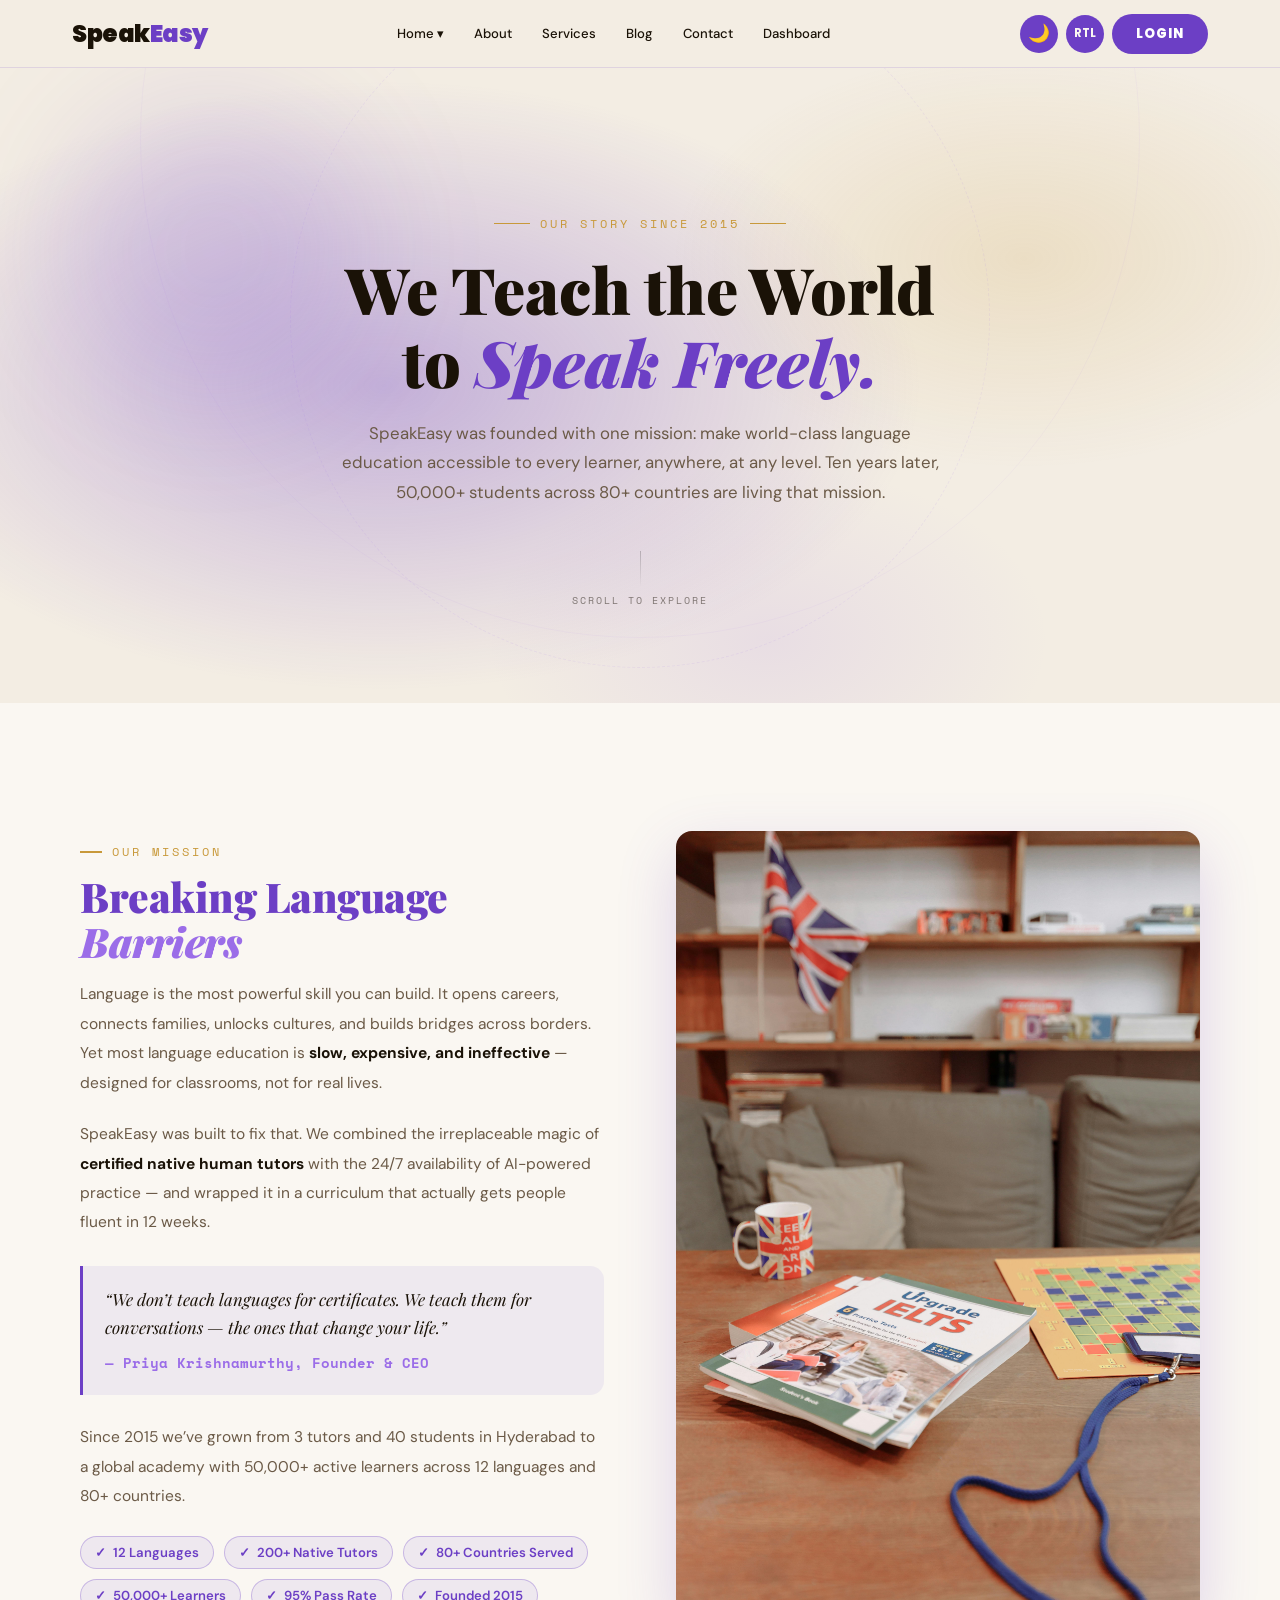
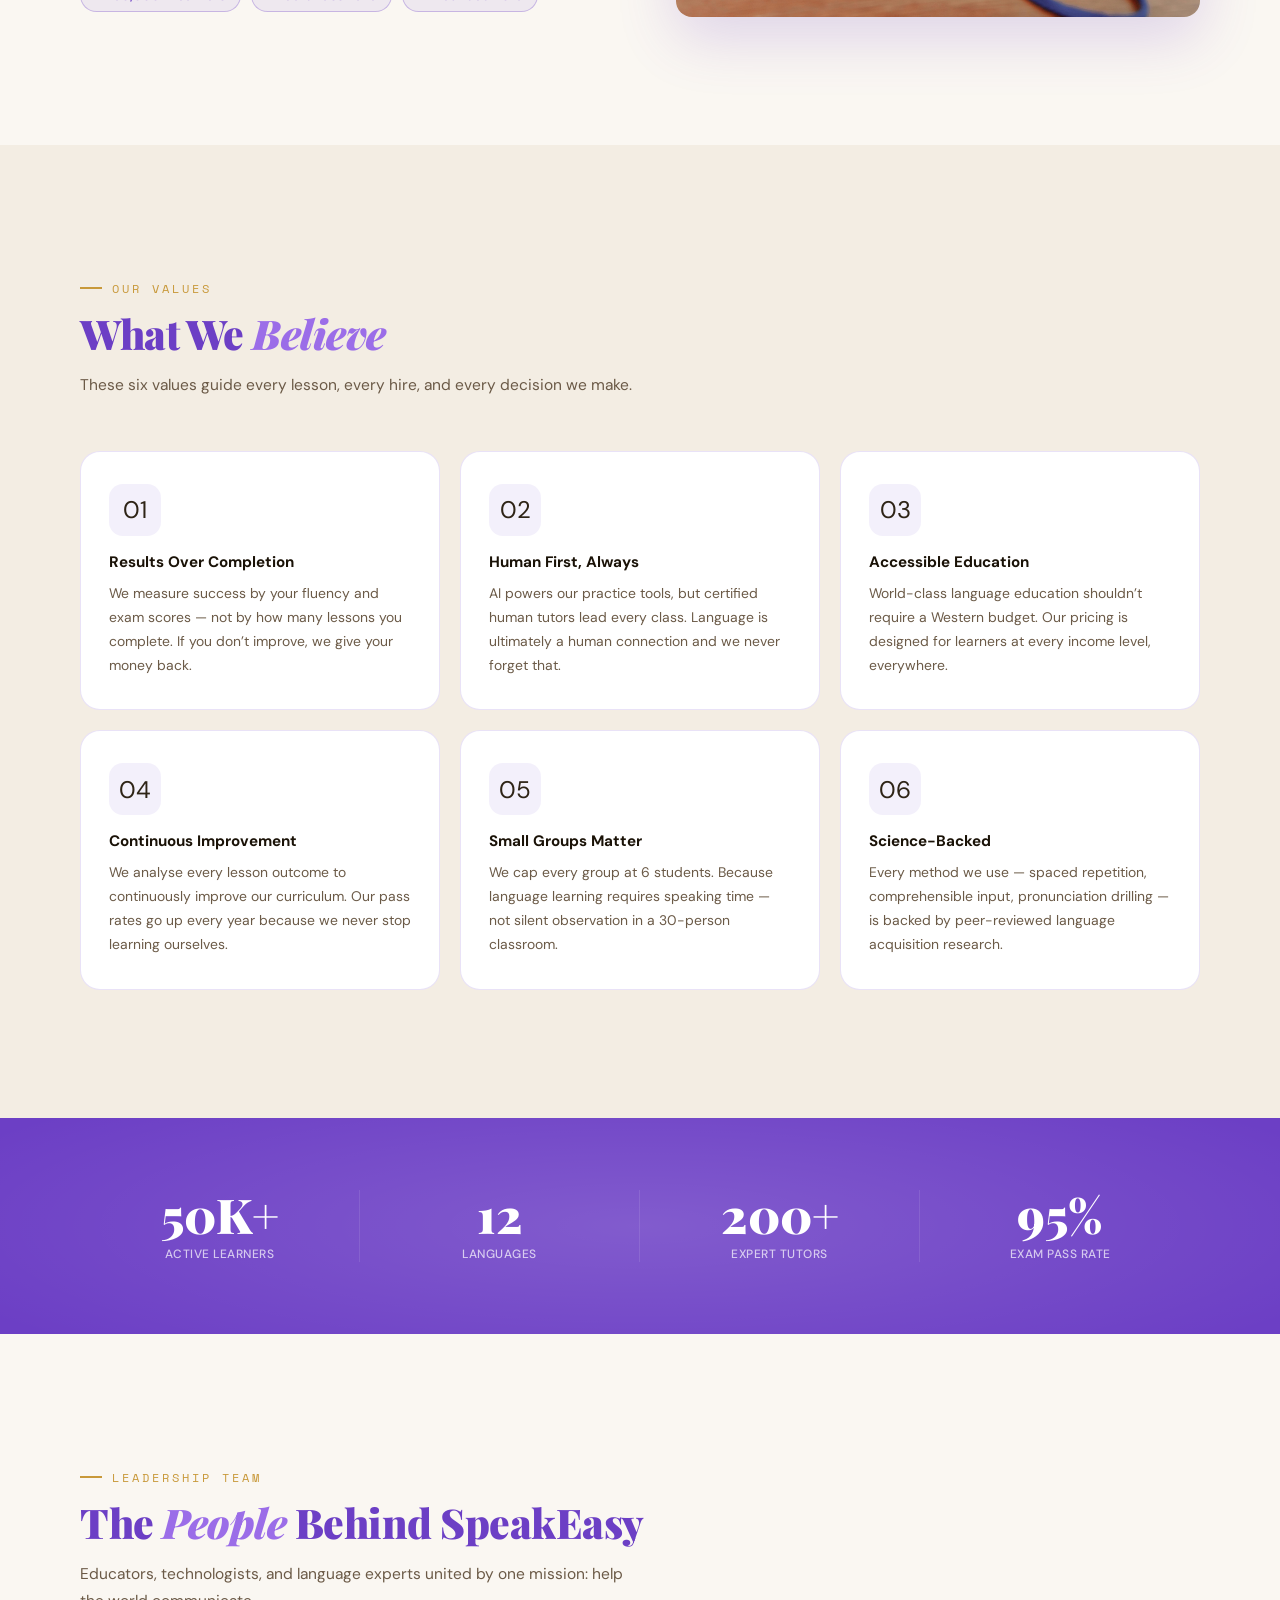
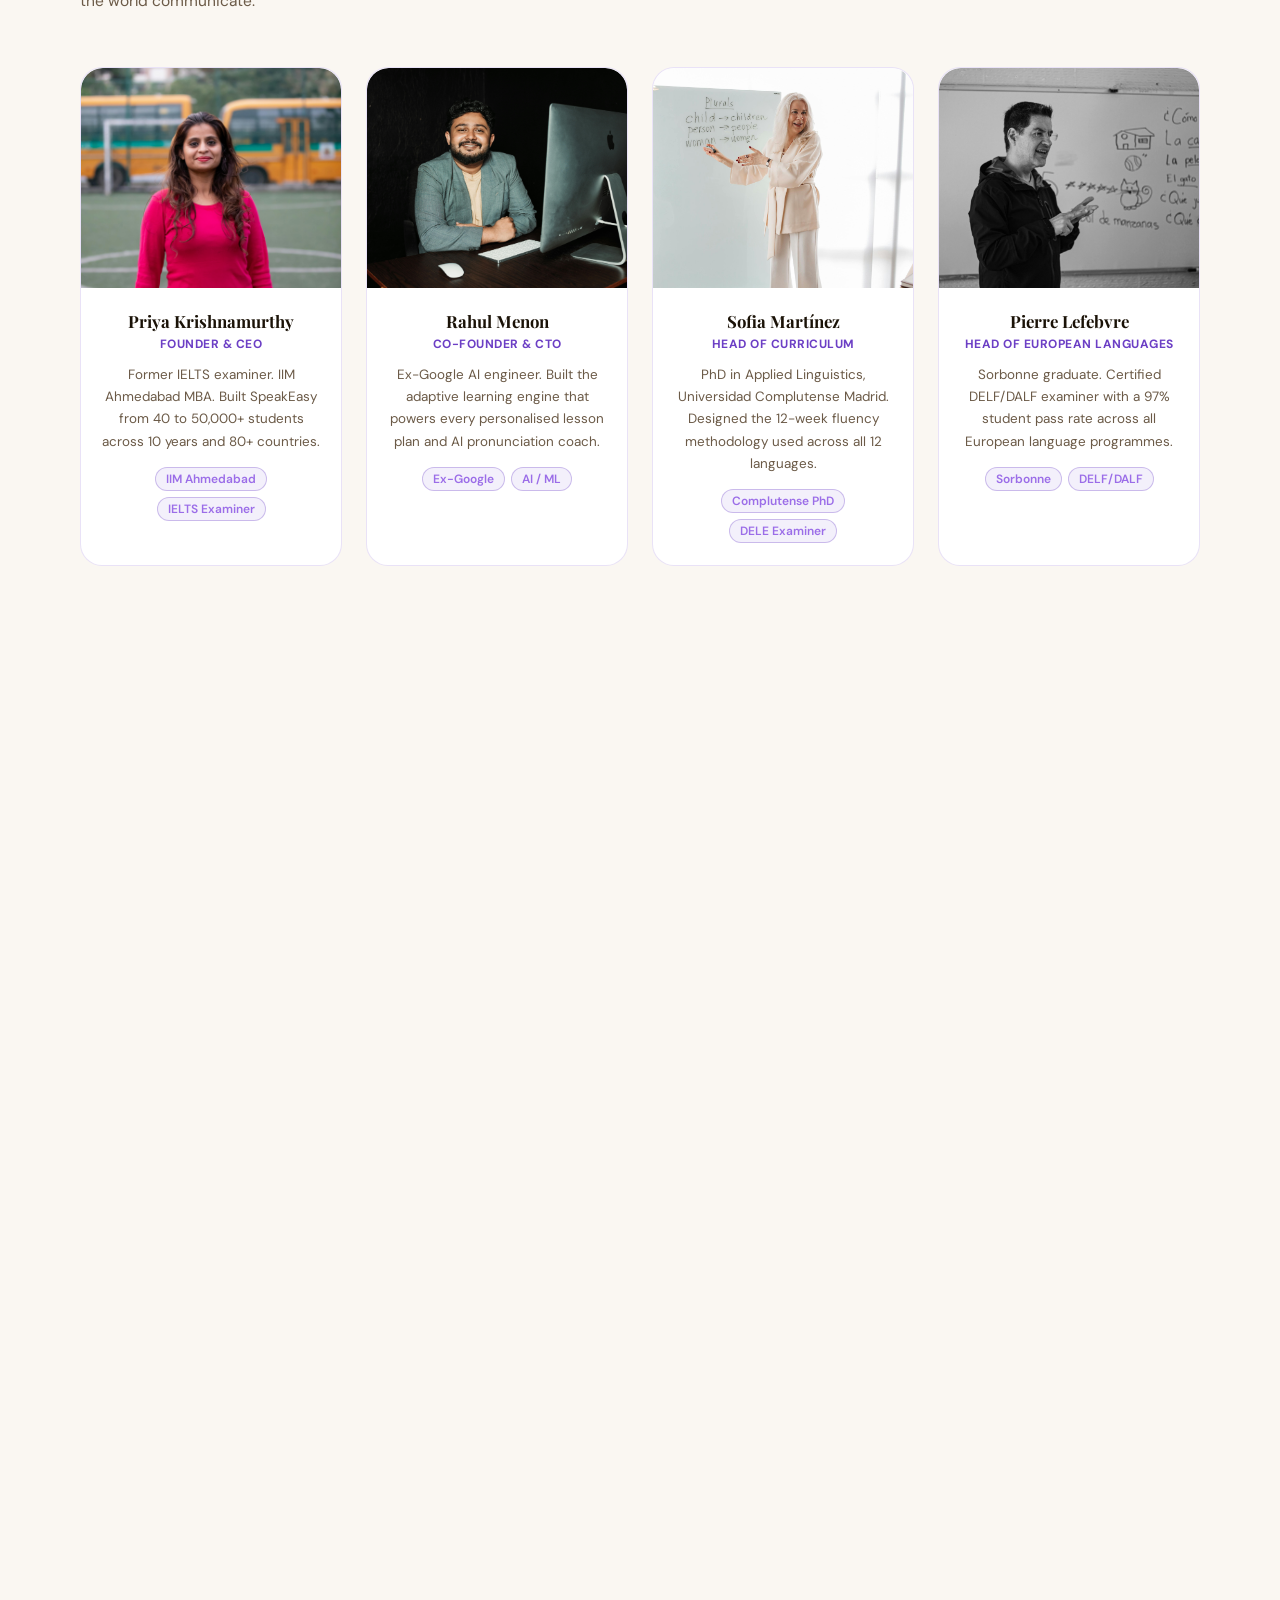
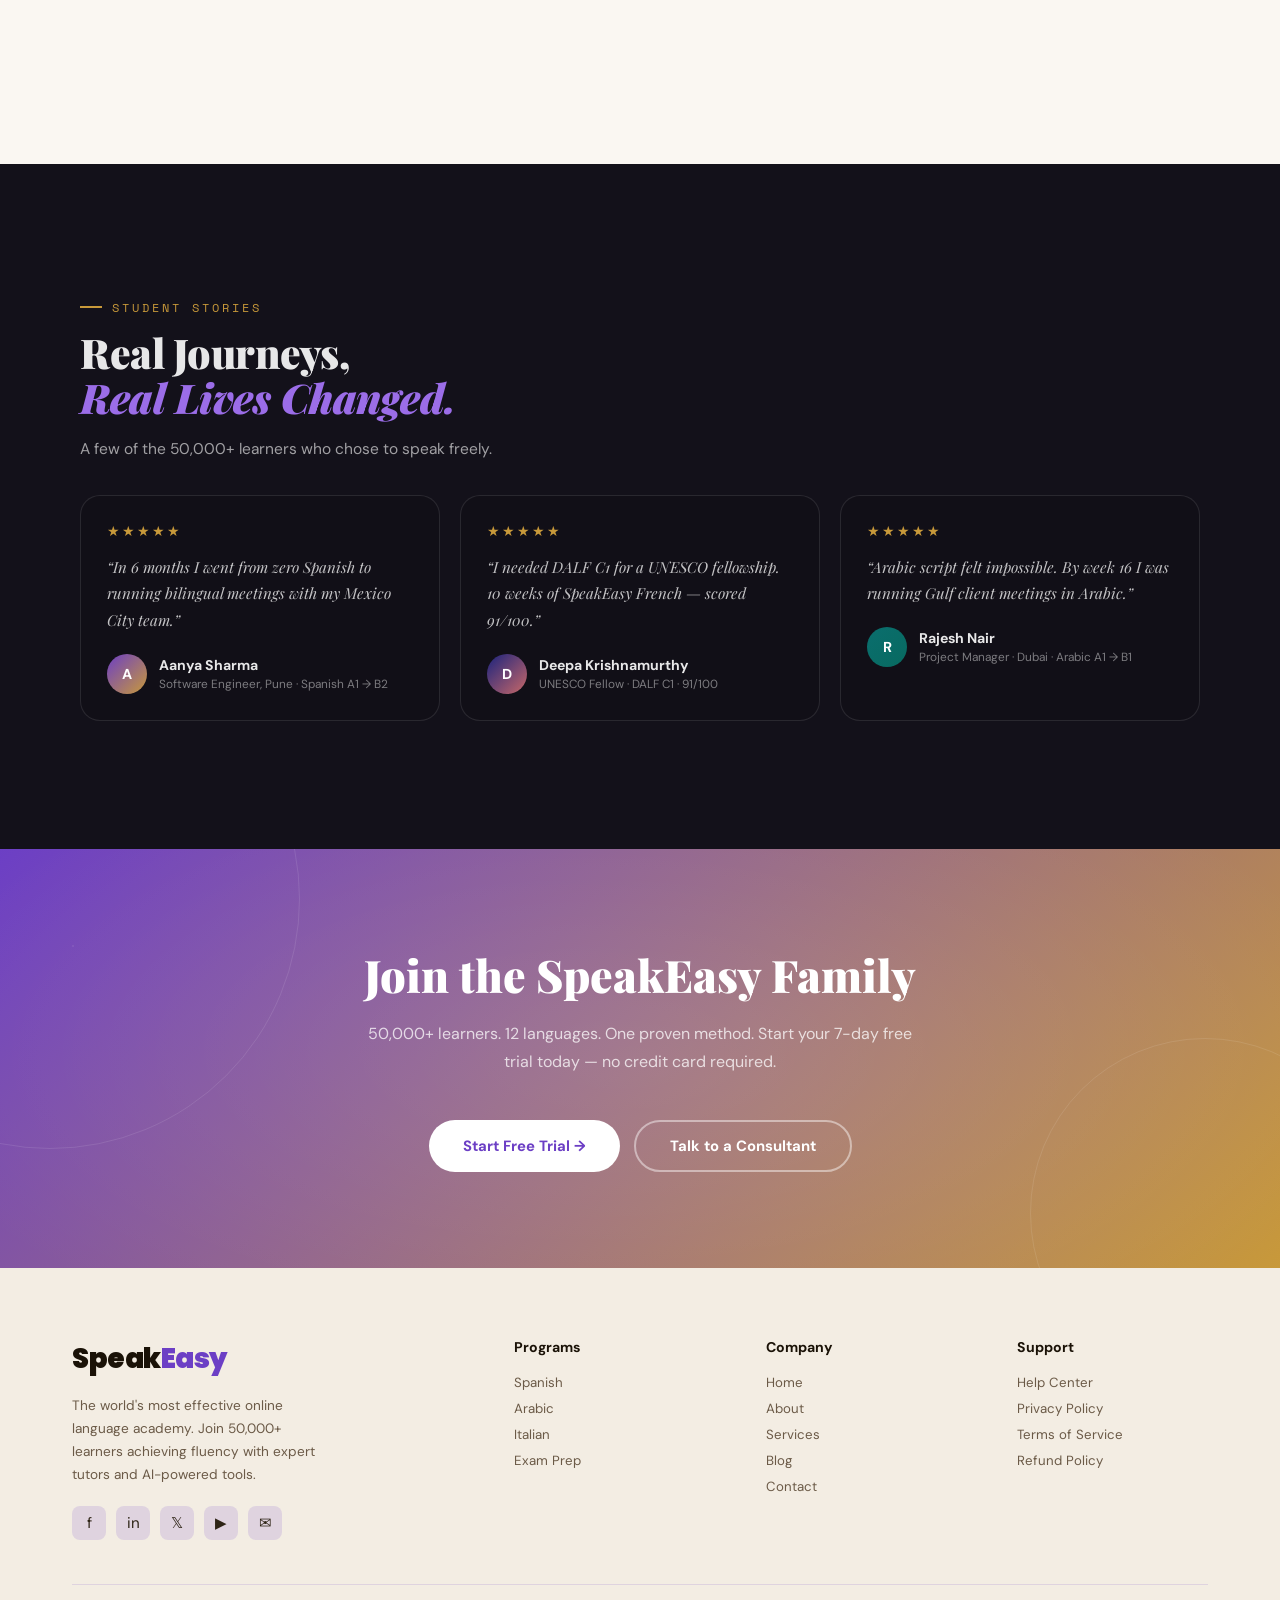
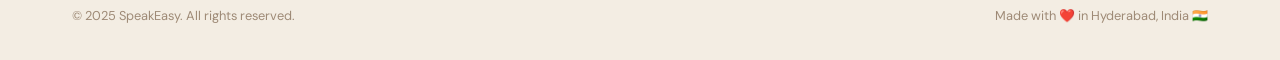
==== commit a8b9303d: "Add files via upload" ====
--- a/about.html
+++ b/about.html
@@ -1,193 +1,193 @@
-<!DOCTYPE html>
-<html lang="en">
-<head>
-<meta charset="UTF-8">
-<meta name="viewport" content="width=device-width, initial-scale=1.0">
-<title>About Us — SpeakEasy</title>
-<link href="https://fonts.googleapis.com/css2?family=Playfair+Display:ital,wght@0,400;0,700;0,900;1,400;1,700&family=DM+Sans:wght@300;400;500;600;700&family=Poppins:wght@700;900&family=Space+Mono:wght@400;700&display=swap" rel="stylesheet">
-<link rel="stylesheet" href="https://cdnjs.cloudflare.com/ajax/libs/font-awesome/6.5.0/css/all.min.css">
-<link rel="stylesheet" href="about.css">
-<link rel="icon" type="image/svg+xml" href="favicon.svg"/>
-<link rel="shortcut icon" href="favicon.svg"/>
-</head>
-<body>
-
-<nav>
-  <a href="index.html" class="logo">Speak<span>Easy</span></a>
-
-  <ul class="nav-links">
-    <li class="dropdown">
-      <a href="index.html">Home ▾</a>
-      <div class="dropdown-menu">
-        <a href="index.html">Home 1</a>
-        <a href="home2.html">Home 2</a>
-      </div>
-    </li>
-    <li><a href="about.html">About</a></li>
-    <li><a href="services.html">Services</a></li>
-    <li><a href="blog.html">Blog</a></li>
-    <li><a href="contact.html">Contact</a></li>
-    <li><a href="admin.html">Dashboard</a></li>
-    <li class="mobile-only-item"><a href="login.html" class="mobile-login-btn">LOGIN</a></li>
-    
-  </ul>
-
-  <div class="nav-icons">
-    <button class="theme-toggle" id="themeToggle" title="Toggle theme">🌙</button>
-    <button class="rtl-toggle" id="rtlToggle" title="Toggle RTL/LTR">RTL</button>
-    <a href="login.html" class="login-btn desktop-icon">LOGIN</a>
-    <div class="hamburger" id="hamburger">
-      <span></span><span></span><span></span>
-    </div>
-  </div>
-</nav>
-
-<section class="about-hero">
-  <div class="hero-ring2"></div>
-  <div class="hero-blob"></div>
-  <div class="hero-blob"></div>
-  <div class="about-hero-inner">
-    <div class="ah-eyebrow">Our Story Since 2015</div>
-    <h1 class="ah-title">We Teach the World<br>to <em>Speak Freely.</em></h1>
-    <p class="ah-sub">SpeakEasy was founded with one mission: make world-class language education accessible to every learner, anywhere, at any level. Ten years later, 50,000+ students across 80+ countries are living that mission.</p>
-    <div class="ah-scroll">
-      <div class="ah-scroll-line"></div>
-      <div class="ah-scroll-txt">Scroll to explore</div>
-    </div>
-  </div>
-</section>
-
-<section class="section reveal" id="mission">
-  <div class="mission-grid">
-    <div class="mission-text">
-      <div class="eyebrow" style="color:var(--secondary);">Our Mission</div>
-      <h2 class="sec-title">Breaking Language <em>Barriers</em></h2>
-      <p>Language is the most powerful skill you can build. It opens careers, connects families, unlocks cultures, and builds bridges across borders. Yet most language education is <strong>slow, expensive, and ineffective</strong> &mdash; designed for classrooms, not for real lives.</p>
-      <p>SpeakEasy was built to fix that. We combined the irreplaceable magic of <strong>certified native human tutors</strong> with the 24/7 availability of AI-powered practice &mdash; and wrapped it in a curriculum that actually gets people fluent in 12 weeks.</p>
-      <div class="highlight-box">&ldquo;We don&rsquo;t teach languages for certificates. We teach them for conversations &mdash; the ones that change your life.&rdquo;<br><span style="font-size:0.9rem;font-style:normal;color:var(--accent);font-family:'Space Mono',monospace;font-weight:700;margin-top:10px;display:block;">&mdash; Priya Krishnamurthy, Founder &amp; CEO</span></div>
-      <p>Since 2015 we&rsquo;ve grown from 3 tutors and 40 students in Hyderabad to a global academy with 50,000+ active learners across 12 languages and 80+ countries.</p>
-      <div class="outcome-tags">
-        <div class="otag">12 Languages</div>
-        <div class="otag">200+ Native Tutors</div>
-        <div class="otag">80+ Countries Served</div>
-        <div class="otag">50,000+ Learners</div>
-        <div class="otag">95% Pass Rate</div>
-        <div class="otag">Founded 2015</div>
-      </div>
-    </div>
-    <div class="mission-visual">
-      <img src="about-img.jpg" alt="Our Mission" style="width:100%;height:100%;object-fit:cover;border-radius:12px;"/>
-    </div>
-  </div>
-</section>
-
-<section class="section section-alt reveal">
-  <div class="eyebrow" style="color:var(--secondary);">Our Values</div>
-  <h2 class="sec-title">What We <em>Believe</em></h2>
-  <p class="sec-sub">These six values guide every lesson, every hire, and every decision we make.</p>
-  <div class="values-grid">
-    <div class="val-card"><div class="val-icon">01</div><div class="val-title">Results Over Completion</div><div class="val-text">We measure success by your fluency and exam scores &mdash; not by how many lessons you complete. If you don&rsquo;t improve, we give your money back.</div></div>
-    <div class="val-card"><div class="val-icon">02</div><div class="val-title">Human First, Always</div><div class="val-text">AI powers our practice tools, but certified human tutors lead every class. Language is ultimately a human connection and we never forget that.</div></div>
-    <div class="val-card"><div class="val-icon">03</div><div class="val-title">Accessible Education</div><div class="val-text">World-class language education shouldn&rsquo;t require a Western budget. Our pricing is designed for learners at every income level, everywhere.</div></div>
-    <div class="val-card"><div class="val-icon">04</div><div class="val-title">Continuous Improvement</div><div class="val-text">We analyse every lesson outcome to continuously improve our curriculum. Our pass rates go up every year because we never stop learning ourselves.</div></div>
-    <div class="val-card"><div class="val-icon">05</div><div class="val-title">Small Groups Matter</div><div class="val-text">We cap every group at 6 students. Because language learning requires speaking time &mdash; not silent observation in a 30-person classroom.</div></div>
-    <div class="val-card"><div class="val-icon">06</div><div class="val-title">Science-Backed</div><div class="val-text">Every method we use &mdash; spaced repetition, comprehensible input, pronunciation drilling &mdash; is backed by peer-reviewed language acquisition research.</div></div>
-  </div>
-</section>
-
-<div class="stats-band">
-  <div class="stat-item"><div class="stat-num">50K+</div><div class="stat-label">Active Learners</div></div>
-  <div class="stat-item"><div class="stat-num">12</div><div class="stat-label">Languages</div></div>
-  <div class="stat-item"><div class="stat-num">200+</div><div class="stat-label">Expert Tutors</div></div>
-  <div class="stat-item"><div class="stat-num">95%</div><div class="stat-label">Exam Pass Rate</div></div>
-</div>
-
-<section class="section reveal">
-  <div class="eyebrow" style="color:var(--secondary);">Leadership Team</div>
-  <h2 class="sec-title">The <em>People</em> Behind SpeakEasy</h2>
-  <p class="sec-sub">Educators, technologists, and language experts united by one mission: help the world communicate.</p>
-  <div class="team-grid">
-    <div class="team-card"><img src="team-1.jpg" alt="Priya Krishnamurthy" style="width:100%;height:220px;object-fit:cover;border-radius:22px 22px 0 0;"/><div class="tc-body"><div class="tc-name">Priya Krishnamurthy</div><div class="tc-role">Founder &amp; CEO</div><div class="tc-bio">Former IELTS examiner. IIM Ahmedabad MBA. Built SpeakEasy from 40 to 50,000+ students across 10 years and 80+ countries.</div><div class="tc-tags"><span class="tc-tag">IIM Ahmedabad</span><span class="tc-tag">IELTS Examiner</span></div></div></div>
-    <div class="team-card"><img src="team-2.jpg" alt="Rahul Menon" style="width:100%;height:220px;object-fit:cover;border-radius:22px 22px 0 0;"/><div class="tc-body"><div class="tc-name">Rahul Menon</div><div class="tc-role">Co-Founder &amp; CTO</div><div class="tc-bio">Ex-Google AI engineer. Built the adaptive learning engine that powers every personalised lesson plan and AI pronunciation coach.</div><div class="tc-tags"><span class="tc-tag">Ex-Google</span><span class="tc-tag">AI / ML</span></div></div></div>
-    <div class="team-card"><img src="team-3.jpg" alt="Sofia Martínez" style="width:100%;height:220px;object-fit:cover;border-radius:22px 22px 0 0;"/><div class="tc-body"><div class="tc-name">Sofia Mart&iacute;nez</div><div class="tc-role">Head of Curriculum</div><div class="tc-bio">PhD in Applied Linguistics, Universidad Complutense Madrid. Designed the 12-week fluency methodology used across all 12 languages.</div><div class="tc-tags"><span class="tc-tag">Complutense PhD</span><span class="tc-tag">DELE Examiner</span></div></div></div>
-    <div class="team-card"><img src="team-4.jpg" alt="Pierre Lefebvre" style="width:100%;height:220px;object-fit:cover;border-radius:22px 22px 0 0;"/><div class="tc-body"><div class="tc-name">Pierre Lefebvre</div><div class="tc-role">Head of European Languages</div><div class="tc-bio">Sorbonne graduate. Certified DELF/DALF examiner with a 97% student pass rate across all European language programmes.</div><div class="tc-tags"><span class="tc-tag">Sorbonne</span><span class="tc-tag">DELF/DALF</span></div></div></div>
-  </div>
-</section>
-
-<section class="section section-alt reveal">
-  <div class="eyebrow" style="color:var(--secondary);">Why SpeakEasy</div>
-  <h2 class="sec-title">What Makes Us <em>Different</em></h2>
-  <p class="sec-sub">Six reasons why 50,000+ learners chose SpeakEasy over every other option.</p>
-  <div class="features-grid">
-    <div class="feat-item"><div class="feat-icon">1</div><div><div class="feat-title">Live Native Tutors in Every Class</div><div class="feat-text">Every session is led by a certified native speaker &mdash; not a pre-recorded video, not a chatbot.</div></div></div>
-    <div class="feat-item"><div class="feat-icon">2</div><div><div class="feat-title">24/7 AI Conversation Partner</div><div class="feat-text">Practice between classes with our AI partner that corrects grammar, scores pronunciation, and adapts to your level in real time.</div></div></div>
-    <div class="feat-item"><div class="feat-icon">3</div><div><div class="feat-title">Maximum 6 Students Per Group</div><div class="feat-text">More speaking time per student. More tutor attention. Faster results.</div></div></div>
-    <div class="feat-item"><div class="feat-icon">4</div><div><div class="feat-title">95% Exam Pass Rate</div><div class="feat-text">IELTS, DELF, DELE, JLPT, HSK &mdash; our students pass on first attempt at 2&times; the industry average rate.</div></div></div>
-    <div class="feat-item"><div class="feat-icon">5</div><div><div class="feat-title">Fluency in 12 Weeks</div><div class="feat-text">Our structured curriculum moves students from A1 to B1 in 12 weeks &mdash; 3&times; faster than traditional evening classes.</div></div></div>
-    <div class="feat-item"><div class="feat-icon">6</div><div><div class="feat-title">7-Day Money-Back Guarantee</div><div class="feat-text">No questions asked. If you&rsquo;re not satisfied in your first 7 days, we refund 100% of your payment.</div></div></div>
-    <div class="feat-item"><div class="feat-icon">7</div><div><div class="feat-title">80+ Countries, One Platform</div><div class="feat-text">Students in Hyderabad, Dubai, London, and Singapore learn side-by-side. Classes auto-adjust to your timezone.</div></div></div>
-    <div class="feat-item"><div class="feat-icon">8</div><div><div class="feat-title">Science-Backed Every Step</div><div class="feat-text">Spaced repetition, comprehensible input theory, Lozanov accelerated learning &mdash; every method is from peer-reviewed linguistics research.</div></div></div>
-  </div>
-</section>
-
-<section class="section reveal">
-  <div class="eyebrow" style="color:var(--secondary);">Our Journey</div>
-  <h2 class="sec-title">10 Years of <em>Growth</em></h2>
-  <p class="sec-sub">From a small tutoring service to India&rsquo;s most trusted online language academy.</p>
-  <div class="timeline-wrap">
-    <div class="tl-item"><div class="tl-dot">15</div><div class="tl-card"><div class="tl-year">2015</div><div class="tl-title">Founded in Hyderabad</div><div class="tl-text">Priya and Rahul launched SpeakEasy with 3 tutors, 2 languages (Spanish &amp; French), and 40 founding students.</div><div class="tl-badge">3 Tutors &middot; 40 Students &middot; 2 Languages</div></div></div>
-    <div class="tl-item"><div class="tl-dot">17</div><div class="tl-card"><div class="tl-year">2017</div><div class="tl-title">1,000 Students &amp; 6 Languages</div><div class="tl-text">Expanded to Japanese, Mandarin, Arabic, and German. Launched the first version of the AI pronunciation engine.</div><div class="tl-badge"> First AI Tool Launched</div></div></div>
-    <div class="tl-item"><div class="tl-dot">19</div><div class="tl-card"><div class="tl-year">2019</div><div class="tl-title">Exam Prep Launch &amp; 95% Pass Rate</div><div class="tl-text">Launched the dedicated IELTS, DELF, and JLPT exam preparation programme.</div><div class="tl-badge"> 95% First-Attempt Pass Rate</div></div></div>
-    <div class="tl-item"><div class="tl-dot">21</div><div class="tl-card"><div class="tl-year">2021</div><div class="tl-title">10,000 Students &amp; Series A Funding</div><div class="tl-text">Raised ₹24 crore Series A from Sequoia India &amp; Lightspeed. Expanded to 12 languages and 200+ tutors.</div><div class="tl-badge"> ₹24 Cr Series A</div></div></div>
-    <div class="tl-item"><div class="tl-dot">23</div><div class="tl-card"><div class="tl-year">2023</div><div class="tl-title">Corporate Programmes &amp; B2B Expansion</div><div class="tl-text">Launched dedicated corporate language training for Infosys, TCS, L&amp;T, and IndiGo. Crossed 30,000 students.</div><div class="tl-badge"> Corporate Training Launched</div></div></div>
-    <div class="tl-item"><div class="tl-dot">25</div><div class="tl-card"><div class="tl-year">2025</div><div class="tl-title">50,000 Students &amp; Global Reach</div><div class="tl-text">Now serving learners in 80+ countries. Named India&rsquo;s #1 online language academy by EdTech Review 2025.</div><div class="tl-badge">80+ Countries &middot; 50,000+ Students</div></div></div>
-  </div>
-</section>
-
-<section class="section section-dark reveal">
-  <div class="eyebrow" style="color:var(--secondary)">Student Stories</div>
-  <h2 class="sec-title" style="color:#fff;">Real Journeys,<br><em>Real Lives Changed.</em></h2>
-  <p class="sec-sub" style="color:rgba(255,255,255,.55);margin-bottom:32px;">A few of the 50,000+ learners who chose to speak freely.</p>
-  <div class="testi-grid">
-    <div class="testi-card"><div class="t-stars">★★★★★</div><div class="t-text">&ldquo;In 6 months I went from zero Spanish to running bilingual meetings with my Mexico City team.&rdquo;</div><div class="t-author"><div class="t-avatar" style="background:linear-gradient(135deg,#6c3fc5,#c8993a)">A</div><div><div class="t-name">Aanya Sharma</div><div class="t-detail">Software Engineer, Pune &middot; Spanish A1 &rarr; B2</div></div></div></div>
-    <div class="testi-card"><div class="t-stars">★★★★★</div><div class="t-text">&ldquo;I needed DALF C1 for a UNESCO fellowship. 10 weeks of SpeakEasy French &mdash; scored 91/100.&rdquo;</div><div class="t-author"><div class="t-avatar" style="background:linear-gradient(135deg,#1a237e,#c86868)">D</div><div><div class="t-name">Deepa Krishnamurthy</div><div class="t-detail">UNESCO Fellow &middot; DALF C1 &middot; 91/100</div></div></div></div>
-    <div class="testi-card"><div class="t-stars">★★★★★</div><div class="t-text">&ldquo;Arabic script felt impossible. By week 16 I was running Gulf client meetings in Arabic.&rdquo;</div><div class="t-author"><div class="t-avatar" style="background:linear-gradient(135deg,#0a6e6e,#086a60)">R</div><div><div class="t-name">Rajesh Nair</div><div class="t-detail">Project Manager &middot; Dubai &middot; Arabic A1 &rarr; B1</div></div></div></div>
-  </div>
-</section>
-
-<section class="cta-section reveal">
-  <div class="cta-ring"></div><div class="cta-ring"></div><div class="cta-ring"></div>
-  <h2 class="cta-title">Join the SpeakEasy Family</h2>
-  <p class="cta-sub">50,000+ learners. 12 languages. One proven method. Start your 7-day free trial today &mdash; no credit card required.</p>
-  <div class="cta-btns">
-    <a href="#" class="btn btn-white">Start Free Trial &rarr;</a>
-    <a href="#" class="btn btn-outline-white">Talk to a Consultant</a>
-  </div>
-</section>
-
-<footer>
-  <div class="footer-grid">
-    <div class="footer-brand">
-      <a href="index.html" class="logo">Speak<span>Easy</span></a>
-      <p class="footer-desc">The world's most effective online language academy. Join 50,000+ learners achieving fluency with expert tutors and AI-powered tools.</p>
-      <div class="social-links">
-        <a class="social-btn" href="#">f</a>
-        <a class="social-btn" href="#">in</a>
-        <a class="social-btn" href="#">𝕏</a>
-        <a class="social-btn" href="#">▶</a>
-        <a class="social-btn" href="#">✉</a>
-      </div>
-    </div>
-    <div class="footer-col"><h5>Programs</h5><a href="service-details.html">Spanish</a><a href="service-details1.html">Arabic</a><a href="service-details2.html">Italian</a><a href="service-details3.html">Exam Prep</a></div>
-    <div class="footer-col"><h5>Company</h5><a href="index.html">Home</a><a href="about.html">About</a><a href="services.html">Services</a><a href="blog.html">Blog</a><a href="contact.html">Contact</a></div>
-    <div class="footer-col"><h5>Support</h5><a href="#">Help Center</a><a href="#">Privacy Policy</a><a href="#">Terms of Service</a><a href="#">Refund Policy</a></div>
-  </div>
-  <div class="footer-bottom">
-    <span>© 2025 SpeakEasy. All rights reserved.</span>
-    <span>Made with ❤️ in Hyderabad, India 🇮🇳</span>
-  </div>
-</footer>
-
-<script src="about.js"></script>
-</body>
+<!DOCTYPE html>
+<html lang="en">
+<head>
+<meta charset="UTF-8">
+<meta name="viewport" content="width=device-width, initial-scale=1.0">
+<title>About Us — SpeakEasy</title>
+<link href="https://fonts.googleapis.com/css2?family=Playfair+Display:ital,wght@0,400;0,700;0,900;1,400;1,700&family=DM+Sans:wght@300;400;500;600;700&family=Poppins:wght@700;900&family=Space+Mono:wght@400;700&display=swap" rel="stylesheet">
+<link rel="stylesheet" href="https://cdnjs.cloudflare.com/ajax/libs/font-awesome/6.5.0/css/all.min.css">
+<link rel="stylesheet" href="about.css">
+<link rel="icon" type="image/svg+xml" href="favicon.svg"/>
+<link rel="shortcut icon" href="favicon.svg"/>
+</head>
+<body>
+
+<nav>
+  <a href="index.html" class="logo">Speak<span>Easy</span></a>
+
+  <ul class="nav-links">
+    <li class="dropdown">
+      <a href="index.html">Home ▾</a>
+      <div class="dropdown-menu">
+        <a href="index.html">Home 1</a>
+        <a href="home2.html">Home 2</a>
+      </div>
+    </li>
+    <li><a href="about.html">About</a></li>
+    <li><a href="services.html">Services</a></li>
+    <li><a href="blog.html">Blog</a></li>
+    <li><a href="contact.html">Contact</a></li>
+    <li><a href="admin.html">Dashboard</a></li>
+    <li class="mobile-only-item"><a href="login.html" class="mobile-login-btn">LOGIN</a></li>
+    
+  </ul>
+
+  <div class="nav-icons">
+    <button class="theme-toggle" id="themeToggle" title="Toggle theme">🌙</button>
+    <button class="rtl-toggle" id="rtlToggle" title="Toggle RTL/LTR">RTL</button>
+    <a href="login.html" class="login-btn desktop-icon">LOGIN</a>
+    <div class="hamburger" id="hamburger">
+      <span></span><span></span><span></span>
+    </div>
+  </div>
+</nav>
+
+<section class="about-hero">
+  <div class="hero-ring2"></div>
+  <div class="hero-blob"></div>
+  <div class="hero-blob"></div>
+  <div class="about-hero-inner">
+    <div class="ah-eyebrow">Our Story Since 2015</div>
+    <h1 class="ah-title">We Teach the World<br>to <em>Speak Freely.</em></h1>
+    <p class="ah-sub">SpeakEasy was founded with one mission: make world-class language education accessible to every learner, anywhere, at any level. Ten years later, 50,000+ students across 80+ countries are living that mission.</p>
+    <div class="ah-scroll">
+      <div class="ah-scroll-line"></div>
+      <div class="ah-scroll-txt">Scroll to explore</div>
+    </div>
+  </div>
+</section>
+
+<section class="section reveal" id="mission">
+  <div class="mission-grid">
+    <div class="mission-text">
+      <div class="eyebrow" style="color:var(--secondary);">Our Mission</div>
+      <h2 class="sec-title">Breaking Language <em>Barriers</em></h2>
+      <p>Language is the most powerful skill you can build. It opens careers, connects families, unlocks cultures, and builds bridges across borders. Yet most language education is <strong>slow, expensive, and ineffective</strong> &mdash; designed for classrooms, not for real lives.</p>
+      <p>SpeakEasy was built to fix that. We combined the irreplaceable magic of <strong>certified native human tutors</strong> with the 24/7 availability of AI-powered practice &mdash; and wrapped it in a curriculum that actually gets people fluent in 12 weeks.</p>
+      <div class="highlight-box">&ldquo;We don&rsquo;t teach languages for certificates. We teach them for conversations &mdash; the ones that change your life.&rdquo;<br><span style="font-size:0.9rem;font-style:normal;color:var(--accent);font-family:'Space Mono',monospace;font-weight:700;margin-top:10px;display:block;">&mdash; Priya Krishnamurthy, Founder &amp; CEO</span></div>
+      <p>Since 2015 we&rsquo;ve grown from 3 tutors and 40 students in Hyderabad to a global academy with 50,000+ active learners across 12 languages and 80+ countries.</p>
+      <div class="outcome-tags">
+        <div class="otag">12 Languages</div>
+        <div class="otag">200+ Native Tutors</div>
+        <div class="otag">80+ Countries Served</div>
+        <div class="otag">50,000+ Learners</div>
+        <div class="otag">95% Pass Rate</div>
+        <div class="otag">Founded 2015</div>
+      </div>
+    </div>
+    <div class="mission-visual">
+      <img src="about-img.jpg" alt="Our Mission" style="width:100%;height:100%;object-fit:cover;border-radius:12px;"/>
+    </div>
+  </div>
+</section>
+
+<section class="section section-alt reveal">
+  <div class="eyebrow" style="color:var(--secondary);">Our Values</div>
+  <h2 class="sec-title">What We <em>Believe</em></h2>
+  <p class="sec-sub">These six values guide every lesson, every hire, and every decision we make.</p>
+  <div class="values-grid">
+    <div class="val-card"><div class="val-icon">01</div><div class="val-title">Results Over Completion</div><div class="val-text">We measure success by your fluency and exam scores &mdash; not by how many lessons you complete. If you don&rsquo;t improve, we give your money back.</div></div>
+    <div class="val-card"><div class="val-icon">02</div><div class="val-title">Human First, Always</div><div class="val-text">AI powers our practice tools, but certified human tutors lead every class. Language is ultimately a human connection and we never forget that.</div></div>
+    <div class="val-card"><div class="val-icon">03</div><div class="val-title">Accessible Education</div><div class="val-text">World-class language education shouldn&rsquo;t require a Western budget. Our pricing is designed for learners at every income level, everywhere.</div></div>
+    <div class="val-card"><div class="val-icon">04</div><div class="val-title">Continuous Improvement</div><div class="val-text">We analyse every lesson outcome to continuously improve our curriculum. Our pass rates go up every year because we never stop learning ourselves.</div></div>
+    <div class="val-card"><div class="val-icon">05</div><div class="val-title">Small Groups Matter</div><div class="val-text">We cap every group at 6 students. Because language learning requires speaking time &mdash; not silent observation in a 30-person classroom.</div></div>
+    <div class="val-card"><div class="val-icon">06</div><div class="val-title">Science-Backed</div><div class="val-text">Every method we use &mdash; spaced repetition, comprehensible input, pronunciation drilling &mdash; is backed by peer-reviewed language acquisition research.</div></div>
+  </div>
+</section>
+
+<div class="stats-band">
+  <div class="stat-item"><div class="stat-num">50K+</div><div class="stat-label">Active Learners</div></div>
+  <div class="stat-item"><div class="stat-num">12</div><div class="stat-label">Languages</div></div>
+  <div class="stat-item"><div class="stat-num">200+</div><div class="stat-label">Expert Tutors</div></div>
+  <div class="stat-item"><div class="stat-num">95%</div><div class="stat-label">Exam Pass Rate</div></div>
+</div>
+
+<section class="section reveal">
+  <div class="eyebrow" style="color:var(--secondary);">Leadership Team</div>
+  <h2 class="sec-title">The <em>People</em> Behind SpeakEasy</h2>
+  <p class="sec-sub">Educators, technologists, and language experts united by one mission: help the world communicate.</p>
+  <div class="team-grid">
+    <div class="team-card"><img src="team-1.jpg" alt="Priya Krishnamurthy" style="width:100%;height:220px;object-fit:cover;border-radius:22px 22px 0 0;"/><div class="tc-body"><div class="tc-name">Priya Krishnamurthy</div><div class="tc-role">Founder &amp; CEO</div><div class="tc-bio">Former IELTS examiner. IIM Ahmedabad MBA. Built SpeakEasy from 40 to 50,000+ students across 10 years and 80+ countries.</div><div class="tc-tags"><span class="tc-tag">IIM Ahmedabad</span><span class="tc-tag">IELTS Examiner</span></div></div></div>
+    <div class="team-card"><img src="team-2.jpg" alt="Rahul Menon" style="width:100%;height:220px;object-fit:cover;border-radius:22px 22px 0 0;"/><div class="tc-body"><div class="tc-name">Rahul Menon</div><div class="tc-role">Co-Founder &amp; CTO</div><div class="tc-bio">Ex-Google AI engineer. Built the adaptive learning engine that powers every personalised lesson plan and AI pronunciation coach.</div><div class="tc-tags"><span class="tc-tag">Ex-Google</span><span class="tc-tag">AI / ML</span></div></div></div>
+    <div class="team-card"><img src="team-3.jpg" alt="Sofia Martínez" style="width:100%;height:220px;object-fit:cover;border-radius:22px 22px 0 0;"/><div class="tc-body"><div class="tc-name">Sofia Mart&iacute;nez</div><div class="tc-role">Head of Curriculum</div><div class="tc-bio">PhD in Applied Linguistics, Universidad Complutense Madrid. Designed the 12-week fluency methodology used across all 12 languages.</div><div class="tc-tags"><span class="tc-tag">Complutense PhD</span><span class="tc-tag">DELE Examiner</span></div></div></div>
+    <div class="team-card"><img src="team-4.jpg" alt="Pierre Lefebvre" style="width:100%;height:220px;object-fit:cover;border-radius:22px 22px 0 0;"/><div class="tc-body"><div class="tc-name">Pierre Lefebvre</div><div class="tc-role">Head of European Languages</div><div class="tc-bio">Sorbonne graduate. Certified DELF/DALF examiner with a 97% student pass rate across all European language programmes.</div><div class="tc-tags"><span class="tc-tag">Sorbonne</span><span class="tc-tag">DELF/DALF</span></div></div></div>
+  </div>
+</section>
+
+<section class="section section-alt reveal">
+  <div class="eyebrow" style="color:var(--secondary);">Why SpeakEasy</div>
+  <h2 class="sec-title">What Makes Us <em>Different</em></h2>
+  <p class="sec-sub">Six reasons why 50,000+ learners chose SpeakEasy over every other option.</p>
+  <div class="features-grid">
+    <div class="feat-item"><div class="feat-icon">1</div><div><div class="feat-title">Live Native Tutors in Every Class</div><div class="feat-text">Every session is led by a certified native speaker &mdash; not a pre-recorded video, not a chatbot.</div></div></div>
+    <div class="feat-item"><div class="feat-icon">2</div><div><div class="feat-title">24/7 AI Conversation Partner</div><div class="feat-text">Practice between classes with our AI partner that corrects grammar, scores pronunciation, and adapts to your level in real time.</div></div></div>
+    <div class="feat-item"><div class="feat-icon">3</div><div><div class="feat-title">Maximum 6 Students Per Group</div><div class="feat-text">More speaking time per student. More tutor attention. Faster results.</div></div></div>
+    <div class="feat-item"><div class="feat-icon">4</div><div><div class="feat-title">95% Exam Pass Rate</div><div class="feat-text">IELTS, DELF, DELE, JLPT, HSK &mdash; our students pass on first attempt at 2&times; the industry average rate.</div></div></div>
+    <div class="feat-item"><div class="feat-icon">5</div><div><div class="feat-title">Fluency in 12 Weeks</div><div class="feat-text">Our structured curriculum moves students from A1 to B1 in 12 weeks &mdash; 3&times; faster than traditional evening classes.</div></div></div>
+    <div class="feat-item"><div class="feat-icon">6</div><div><div class="feat-title">7-Day Money-Back Guarantee</div><div class="feat-text">No questions asked. If you&rsquo;re not satisfied in your first 7 days, we refund 100% of your payment.</div></div></div>
+    <div class="feat-item"><div class="feat-icon">7</div><div><div class="feat-title">80+ Countries, One Platform</div><div class="feat-text">Students in Hyderabad, Dubai, London, and Singapore learn side-by-side. Classes auto-adjust to your timezone.</div></div></div>
+    <div class="feat-item"><div class="feat-icon">8</div><div><div class="feat-title">Science-Backed Every Step</div><div class="feat-text">Spaced repetition, comprehensible input theory, Lozanov accelerated learning &mdash; every method is from peer-reviewed linguistics research.</div></div></div>
+  </div>
+</section>
+
+<section class="section reveal">
+  <div class="eyebrow" style="color:var(--secondary);">Our Journey</div>
+  <h2 class="sec-title">10 Years of <em>Growth</em></h2>
+  <p class="sec-sub">From a small tutoring service to India&rsquo;s most trusted online language academy.</p>
+  <div class="timeline-wrap">
+    <div class="tl-item"><div class="tl-dot">15</div><div class="tl-card"><div class="tl-year">2015</div><div class="tl-title">Founded in Hyderabad</div><div class="tl-text">Priya and Rahul launched SpeakEasy with 3 tutors, 2 languages (Spanish &amp; French), and 40 founding students.</div><div class="tl-badge">3 Tutors &middot; 40 Students &middot; 2 Languages</div></div></div>
+    <div class="tl-item"><div class="tl-dot">17</div><div class="tl-card"><div class="tl-year">2017</div><div class="tl-title">1,000 Students &amp; 6 Languages</div><div class="tl-text">Expanded to Japanese, Mandarin, Arabic, and German. Launched the first version of the AI pronunciation engine.</div><div class="tl-badge"> First AI Tool Launched</div></div></div>
+    <div class="tl-item"><div class="tl-dot">19</div><div class="tl-card"><div class="tl-year">2019</div><div class="tl-title">Exam Prep Launch &amp; 95% Pass Rate</div><div class="tl-text">Launched the dedicated IELTS, DELF, and JLPT exam preparation programme.</div><div class="tl-badge"> 95% First-Attempt Pass Rate</div></div></div>
+    <div class="tl-item"><div class="tl-dot">21</div><div class="tl-card"><div class="tl-year">2021</div><div class="tl-title">10,000 Students &amp; Series A Funding</div><div class="tl-text">Raised ₹24 crore Series A from Sequoia India &amp; Lightspeed. Expanded to 12 languages and 200+ tutors.</div><div class="tl-badge"> ₹24 Cr Series A</div></div></div>
+    <div class="tl-item"><div class="tl-dot">23</div><div class="tl-card"><div class="tl-year">2023</div><div class="tl-title">Corporate Programmes &amp; B2B Expansion</div><div class="tl-text">Launched dedicated corporate language training for Infosys, TCS, L&amp;T, and IndiGo. Crossed 30,000 students.</div><div class="tl-badge"> Corporate Training Launched</div></div></div>
+    <div class="tl-item"><div class="tl-dot">25</div><div class="tl-card"><div class="tl-year">2025</div><div class="tl-title">50,000 Students &amp; Global Reach</div><div class="tl-text">Now serving learners in 80+ countries. Named India&rsquo;s #1 online language academy by EdTech Review 2025.</div><div class="tl-badge">80+ Countries &middot; 50,000+ Students</div></div></div>
+  </div>
+</section>
+
+<section class="section section-dark reveal">
+  <div class="eyebrow" style="color:var(--secondary)">Student Stories</div>
+  <h2 class="sec-title" style="color:#fff;">Real Journeys,<br><em>Real Lives Changed.</em></h2>
+  <p class="sec-sub" style="color:rgba(255,255,255,.55);margin-bottom:32px;">A few of the 50,000+ learners who chose to speak freely.</p>
+  <div class="testi-grid">
+    <div class="testi-card"><div class="t-stars">★★★★★</div><div class="t-text">&ldquo;In 6 months I went from zero Spanish to running bilingual meetings with my Mexico City team.&rdquo;</div><div class="t-author"><div class="t-avatar" style="background:linear-gradient(135deg,#6c3fc5,#c8993a)">A</div><div><div class="t-name">Aanya Sharma</div><div class="t-detail">Software Engineer, Pune &middot; Spanish A1 &rarr; B2</div></div></div></div>
+    <div class="testi-card"><div class="t-stars">★★★★★</div><div class="t-text">&ldquo;I needed DALF C1 for a UNESCO fellowship. 10 weeks of SpeakEasy French &mdash; scored 91/100.&rdquo;</div><div class="t-author"><div class="t-avatar" style="background:linear-gradient(135deg,#1a237e,#c86868)">D</div><div><div class="t-name">Deepa Krishnamurthy</div><div class="t-detail">UNESCO Fellow &middot; DALF C1 &middot; 91/100</div></div></div></div>
+    <div class="testi-card"><div class="t-stars">★★★★★</div><div class="t-text">&ldquo;Arabic script felt impossible. By week 16 I was running Gulf client meetings in Arabic.&rdquo;</div><div class="t-author"><div class="t-avatar" style="background:linear-gradient(135deg,#0a6e6e,#086a60)">R</div><div><div class="t-name">Rajesh Nair</div><div class="t-detail">Project Manager &middot; Dubai &middot; Arabic A1 &rarr; B1</div></div></div></div>
+  </div>
+</section>
+
+<section class="cta-section reveal">
+  <div class="cta-ring"></div><div class="cta-ring"></div><div class="cta-ring"></div>
+  <h2 class="cta-title">Join the SpeakEasy Family</h2>
+  <p class="cta-sub">50,000+ learners. 12 languages. One proven method. Start your 7-day free trial today &mdash; no credit card required.</p>
+  <div class="cta-btns">
+    <a href="#" class="btn btn-white">Start Free Trial &rarr;</a>
+    <a href="#" class="btn btn-outline-white">Talk to a Consultant</a>
+  </div>
+</section>
+
+<footer>
+  <div class="footer-grid">
+    <div class="footer-brand">
+      <a href="index.html" class="logo">Speak<span>Easy</span></a>
+      <p class="footer-desc">The world's most effective online language academy. Join 50,000+ learners achieving fluency with expert tutors and AI-powered tools.</p>
+      <div class="social-links">
+        <a class="social-btn" href="#">f</a>
+        <a class="social-btn" href="#">in</a>
+        <a class="social-btn" href="#">𝕏</a>
+        <a class="social-btn" href="#">▶</a>
+        <a class="social-btn" href="#">✉</a>
+      </div>
+    </div>
+    <div class="footer-col"><h5>Programs</h5><a href="service-details.html">Spanish</a><a href="service-details1.html">Arabic</a><a href="service-details2.html">Italian</a><a href="service-details3.html">Exam Prep</a></div>
+    <div class="footer-col"><h5>Company</h5><a href="index.html">Home</a><a href="about.html">About</a><a href="services.html">Services</a><a href="blog.html">Blog</a><a href="contact.html">Contact</a></div>
+    <div class="footer-col"><h5>Support</h5><a href="#">Help Center</a><a href="#">Privacy Policy</a><a href="#">Terms of Service</a><a href="#">Refund Policy</a></div>
+  </div>
+  <div class="footer-bottom">
+    <span>© 2025 SpeakEasy. All rights reserved.</span>
+    <span>Made with ❤️ in Hyderabad, India 🇮🇳</span>
+  </div>
+</footer>
+
+<script src="about.js"></script>
+</body>
 </html>
--- a/about.css
+++ b/about.css
@@ -1,892 +1,892 @@
-
-
-:root {
-  --primary:    #6c3fc5;
-  --secondary:  #c8993a;
-  --accent:     #9b6de8;
-  --gradient:   linear-gradient(135deg, #6c3fc5 0%, #c8993a 100%);
-  --bg:         #faf7f2;
-  --bg-section: #f3ede3;
-  --bg-card:    #ffffff;
-  --ink:        #1a1207;
-  --text-main:  #2e2416;
-  --text-light: #6b5a47;
-  --gray:       #9e8a76;
-  --white:      #ffffff;
-  --border:     rgba(108,63,197,0.15);
-  --border-a:   rgba(108,63,197,0.30);
-  --accent-soft:rgba(108,63,197,0.08);
-  --shadow-sm:  0 2px 8px rgba(108,63,197,0.08);
-  --shadow-md:  0 8px 32px rgba(108,63,197,0.14);
-  --shadow-lg:  0 20px 60px rgba(108,63,197,0.2);
-  --radius-sm:  12px;
-  --radius-md:  16px;
-  --radius-lg:  20px;
-  --nav-h:      68px;
-  --text-2:     #6b5a47;
-  --gold:       #c8993a;
-  --teal:       #0a9a72;
-  --coral:      #e05a3a;
-}
-
-body.dark {
-  --primary:    #9b6de8;
-  --secondary:  #e8b84b;
-  --accent:     #c4a0f5;
-  --gradient:   linear-gradient(135deg, #7c52d4 0%, #d4a83a 100%);
-  --bg:         #0d0e1a;
-  --bg-section: #13152a;
-  --bg-card:    #1a1d35;
-  --ink:        #eeeaf8;
-  --text-main:  #ddd8f5;
-  --text-light: #a89fcc;
-  --gray:       #7a7499;
-  --white:      #ffffff;
-  --border:     rgba(155,109,232,0.2);
-  --border-a:   rgba(155,109,232,0.40);
-  --accent-soft:rgba(155,109,232,0.10);
-  --shadow-sm:  0 2px 8px rgba(0,0,0,0.35);
-  --shadow-md:  0 8px 32px rgba(0,0,0,0.45);
-  --shadow-lg:  0 20px 60px rgba(0,0,0,0.55);
-  --text-2:     #a89fcc;
-  --gold:       #e8b84b;
-}
-
-*, *::before, *::after { margin: 0; padding: 0; box-sizing: border-box; }
-html { scroll-behavior: smooth; }
-body {
-  font-family: 'DM Sans', sans-serif;
-  background: var(--bg); color: var(--text-main);
-  overflow-x: hidden;
-  transition: background .4s ease, color .4s ease;
-  padding-top: var(--nav-h);
-}
-body[dir="rtl"] { direction: rtl; }
-body[dir="rtl"] .footer-grid { direction: rtl; }
-body[dir="rtl"] nav .nav-icons { margin-left: 0; margin-right: 0; }
-body[dir="rtl"] nav .logo      { margin-right: 0; }
-
-a { text-decoration: none; color: inherit; }
-ul { list-style: none; }
-img { display: block; max-width: 100%; }
-
-.reveal       { opacity: 0; transform: translateY(36px);  transition: opacity .7s ease, transform .7s ease; }
-.reveal-left  { opacity: 0; transform: translateX(-40px); transition: opacity .7s ease, transform .7s ease; }
-.reveal-right { opacity: 0; transform: translateX(40px);  transition: opacity .7s ease, transform .7s ease; }
-.reveal.visible,
-.reveal-left.visible,
-.reveal-right.visible { opacity: 1; transform: none; }
-
-
-nav {
-  position: fixed; top: 0; left: 0; right: 0; z-index: 1000;
-  width: 100%; box-sizing: border-box;
-  height: var(--nav-h);
-  display: flex; align-items: center; justify-content: space-between;
-  padding: 0 48px;
-  background: var(--bg-section);
-  backdrop-filter: blur(14px);
-  border-bottom: 1px solid var(--border);
-  transition: background .4s, border-color .4s;
-  overflow: visible;
-}
-body.dark nav { background: rgba(19,21,42,0.95); }
-
-.logo {
-  font-family: 'Poppins', sans-serif;
-  font-size: 1.5rem; font-weight: 900;
-  color: var(--ink); letter-spacing: -0.5px; flex-shrink: 0;
-}
-.logo span { color: var(--primary); }
-
-.nav-links {
-  display: flex; align-items: center;justify-content: center;flex: 1; gap: 4px; list-style: none;
-}
-.nav-links > li > a,
-.nav-links > .dropdown > a {
-  font-size: 0.82rem; font-weight: 500;
-  color: var(--ink); padding: 6px 13px; border-radius: 20px;
-  transition: all .2s; white-space: nowrap; display: block;
-}
-.nav-links > li > a:hover,
-.nav-links > li > a.active,
-.nav-links > .dropdown > a:hover { background: var(--primary); color: #fff; }
-
-
-
-.dropdown { position: relative; }
-.dropdown-menu {
-  position: absolute; top: 120%; left: 0;
-  background: var(--bg-card); border: 1px solid var(--border);
-  border-radius: var(--radius-sm); padding: 8px 0; min-width: 170px;
-  opacity: 0; visibility: hidden; transform: translateY(10px);
-  transition: .25s ease; box-shadow: var(--shadow-md); z-index: 200;
-}
-.dropdown-menu a { display: block; padding: 10px 18px; font-size: 0.83rem; color: var(--text-light); transition: .2s; }
-.dropdown-menu a:hover { background: var(--primary); color: #fff; }
-.dropdown:hover .dropdown-menu { opacity: 1; visibility: visible; transform: translateY(0); }
-
-.mobile-only-item { display: none !important; }
-.desktop-nav-item { display: list-item; }
-
-.nav-icons { display: flex; align-items: center; gap: 8px; flex-shrink: 0; }
-
-
-.theme-toggle {
-  width: 38px; height: 38px;
-  min-width: 38px; min-height: 38px; max-width: 38px; max-height: 38px;
-  border-radius: 50%;
-  border: 1.5px solid var(--border); background: var(--primary);
-  font-size: 1.1rem; cursor: pointer;
-  display: flex; align-items: center; justify-content: center;
-  transition: border-color .3s, background .3s;
-  flex-shrink: 0; line-height: 1; padding: 0;
-}
-.theme-toggle:hover { background: var(--gradient); border-color: var(--primary); }
-
-/* Desktop-only Dashboard link in nav-links */
-.desktop-only-item { display: list-item; }
-
-@media (max-width: 1023px) {
-  .desktop-only-item { display: none !important; }
-}
-
-/* Login pill button — desktop nav-icons */
-.login-btn {
-  display: inline-flex;
-  align-items: center;
-  justify-content: center;
-  padding: 10px 24px;
-  border-radius: 40px;
-  background: var(--primary);
-  color: #fff;
-  font-family: 'Poppins', sans-serif;
-  font-size: 0.82rem;
-  font-weight: 800;
-  letter-spacing: 1px;
-  text-transform: uppercase;
-  text-decoration: none;
-  border: none;
-  cursor: pointer;
-  transition: opacity 0.2s, transform 0.2s;
-  white-space: nowrap;
-}
-.login-btn:hover {
-  opacity: 0.88;
-  transform: translateY(-1px);
-}
-
-@media (max-width: 1023px) {
-  .desktop-icon { display: none !important; }
-}
-
-/* RTL button — round circle */
-.rtl-toggle {
-  width: 38px;
-  height: 38px;
-  min-width: 38px;
-  border-radius: 50%;
-  border: 1.5px solid var(--border);
-  background: var(--primary);
-  color: var(--bg);
-  font-size: 0.72rem;
-  font-weight: 700;
-  font-family: 'Poppins', sans-serif;
-  cursor: pointer;
-  display: flex;
-  align-items: center;
-  justify-content: center;
-  transition: background 0.3s, border-color 0.3s, color 0.3s;
-  flex-shrink: 0;
-  padding: 0;
-}
-.rtl-toggle:hover {
-  background: var(--gradient);
-  border-color: var(--primary);
-  color: #fff;
-}
-body[dir="rtl"] .rtl-toggle {
-  background: var(--primary);
-  border-color: var(--primary);
-  color: var(--bg);
-}
-
-@media (max-width: 639px) {
-  .rtl-toggle {
-    width: 30px; height: 30px;
-    min-width: 30px; max-width: 30px;
-    font-size: 0.6rem;
-  }
-}
-
-/* Mobile LOGIN button */
-.mobile-login-btn {
-  display: inline-flex !important;
-  align-items: center;
-  justify-content: center;
-  width: 100%;
-  padding: 12px 24px;
-  border-radius: 40px;
-  background: var(--primary);
-  color: #fff !important;
-  font-family: 'Poppins', sans-serif;
-  font-size: 0.88rem;
-  font-weight: 800;
-  letter-spacing: 1px;
-  text-transform: uppercase;
-  margin-top: 4px;
-  transition: opacity 0.2s;
-}
-.mobile-login-btn:hover {
-  opacity: 0.88;
-  background: var(--secondary) !important;
-  color: #fff !important;
-}
-.hamburger {
-  display: none; flex-direction: column;
-  gap: 5px; cursor: pointer; padding: 4px;
-  border: none; background: none; flex-shrink: 0;
-}
-.hamburger span {
-  display: block; width: 24px; height: 2.5px;
-  background: var(--ink); border-radius: 3px; transition: all .3s ease;
-}
-.hamburger.open span:nth-child(1) { transform: translateY(7.5px) rotate(45deg); }
-.hamburger.open span:nth-child(2) { opacity: 0; transform: scaleX(0); }
-.hamburger.open span:nth-child(3) { transform: translateY(-7.5px) rotate(-45deg); }
-
-li.mobile-icons-row { display: none !important; list-style: none; }
-
-
-@media (min-width: 1024px) {
-  .hamburger         { display: none !important; }
-  .desktop-icon      { display: flex !important; }
-  .nav-dashboard-btn { display: flex !important; }
-  .mobile-only-item  { display: none !important; }
-  .desktop-nav-item  { display: list-item !important; }
-  li.mobile-icons-row{ display: none !important; }
-  .nav-links         { display: flex !important; }
-  .rtl-toggle        { display: flex !important; }
-  .dropdown-menu     { position: absolute !important; opacity: 0 !important; visibility: hidden !important; transform: translateY(10px) !important; pointer-events: none; }
-  .dropdown:hover .dropdown-menu { opacity: 1 !important; visibility: visible !important; transform: translateY(0) !important; pointer-events: all; }
-}
-
-
-@media (max-width: 1023px) {
-  nav {
-    padding: 0 16px; height: var(--nav-h);
-    width: 100%; box-sizing: border-box;
-    overflow: visible; display: flex;
-    align-items: center; justify-content: space-between;
-  }
-  .logo { font-size: 1.25rem; flex-shrink: 0; white-space: nowrap; }
-  .nav-icons {
-    display: flex !important; align-items: center;
-    gap: 10px; flex-shrink: 0; margin-left: auto;
-  }
-  body[dir="rtl"] .nav-icons { margin-left: 0; margin-right: auto; }
-  .nav-links   { display: none; }
-  .hamburger   { display: flex !important; flex-direction: column; padding: 6px 8px; background: var(--accent-soft); border-radius: 8px; flex-shrink: 0; }
-  .hamburger span { background: var(--ink); width: 22px; }
-  .desktop-icon      { display: none !important; }
-  .nav-dashboard-btn { display: none !important; }
-  .desktop-nav-item  { display: none !important; }
-  .rtl-toggle   { display: flex !important; width: 32px; height: 32px; min-width: 32px; min-height: 32px; max-width: 32px; max-height: 32px; font-size: 12px; }
-  .theme-toggle { width: 34px; height: 34px; min-width: 34px; min-height: 34px; max-width: 34px; max-height: 34px; font-size: 0.95rem; }
-  .icon         { width: 34px; height: 34px; font-size: 13px; }
-
-  
-  .nav-links.open {
-    display: flex !important; flex-direction: column;
-    position: fixed; top: var(--nav-h); left: 0; right: 0;
-    background: var(--bg-section);
-    border-bottom: 1px solid var(--border);
-    padding: 12px 16px 24px; gap: 2px; z-index: 999;
-    box-shadow: var(--shadow-md);
-    max-height: calc(100vh - var(--nav-h)); overflow-y: auto;
-  }
-  body.dark .nav-links.open { background: #13152a; }
-  .nav-links.open > li > a,
-  .nav-links.open > li.dropdown > a {
-    display: block; font-size: 0.93rem; color: var(--ink) !important;
-    padding: 10px 14px; border-radius: 10px; transition: background .2s, color .2s; font-weight: 500;
-  }
-  .nav-links.open > li > a:hover,
-  .nav-links.open > li.dropdown > a:hover { background: var(--primary); color: #fff !important; }
-  .nav-links.open .dropdown-menu {
-    position: static !important; opacity: 1 !important; visibility: visible !important;
-    transform: none !important; box-shadow: none !important;
-    border: none !important; background: transparent !important;
-    padding: 4px 0 4px 16px !important; display: none;
-  }
-  .nav-links.open .dropdown.open .dropdown-menu { display: block !important; }
-  .nav-links.open .dropdown > a { width: 100%; }
-  .nav-links.open .dropdown-menu a {
-    font-size: 0.86rem; color: var(--text-light) !important;
-    padding: 8px 14px; border-radius: 8px; display: block;
-  }
-  .nav-links.open .dropdown-menu a:hover { background: var(--primary); color: #fff !important; }
-  .nav-links.open .mobile-only-item { display: list-item !important; }
-  .nav-links.open .mobile-only-item:first-of-type {
-    margin-top: 8px; padding-top: 8px; border-top: 1px solid var(--border);
-  }
-  .nav-links.open .mobile-only-item a {
-    display: flex; align-items: center; gap: 10px;
-    font-size: 0.93rem; color: var(--ink) !important;
-    padding: 10px 14px; border-radius: 10px;
-    transition: background .2s, color .2s; font-weight: 500;
-  }
-  .nav-links.open .mobile-only-item a:hover { background: var(--primary); color: #fff !important; }
-  html, body { overflow-x: hidden; max-width: 100vw; }
-  body > * { max-width: 100vw; box-sizing: border-box; }
-}
-
-
-@media (max-width: 639px) {
-  nav { padding: 0 12px; }
-  .logo { font-size: 1.1rem; }
-  .nav-icons { gap: 8px; margin-left: auto; }
-  body[dir="rtl"] .nav-icons { margin-left: 0; margin-right: auto; }
-  .rtl-toggle   { width: 30px; height: 30px; min-width: 30px; min-height: 30px; max-width: 30px; max-height: 30px; font-size: 11px; }
-  .theme-toggle { width: 30px; height: 30px; min-width: 30px; min-height: 30px; max-width: 30px; max-height: 30px; font-size: 0.85rem; }
-  .icon         { width: 30px; height: 30px; font-size: 12px; }
-  .hamburger    { padding: 5px 7px; }
-  .hamburger span { width: 20px; }
-}
-
-
-@media (min-width: 1024px) {
-  .dropdown-menu {
-    display: block !important; opacity: 0 !important; visibility: hidden !important;
-    transform: translateY(10px) !important; pointer-events: none;
-  }
-  .dropdown:hover .dropdown-menu {
-    opacity: 1 !important; visibility: visible !important;
-    transform: translateY(0) !important; pointer-events: all;
-  }
-}
-
-@media (max-width: 1023px) {
-  .nav-links.open .dropdown-menu {
-    display: none;
-    position: static !important; opacity: 1 !important; visibility: visible !important;
-    transform: none !important; box-shadow: none !important;
-    border: none !important; background: transparent !important;
-    padding: 4px 0 6px 16px !important; pointer-events: all;
-  }
-  .nav-links.open .dropdown.open > .dropdown-menu { display: block !important; }
-}
-
-
-.about-hero {
-  padding-top: var(--nav-h);
-  min-height: 480px;
-  background: var(--bg-section);
-  display: flex; align-items: center; justify-content: center;
-  text-align: center; position: relative; overflow: hidden;
-}
-body.dark .about-hero { background: var(--bg-section); }
-
-.about-hero::before {
-  content: ''; position: absolute; inset: 0;
-  background:
-    radial-gradient(ellipse 70% 80% at 30% 50%, rgba(108,63,197,.35) 0%, transparent 60%),
-    radial-gradient(ellipse 50% 60% at 80% 30%, rgba(200,153,58,.18) 0%, transparent 55%),
-    radial-gradient(ellipse 40% 50% at 60% 90%, rgba(155,109,232,.12) 0%, transparent 55%);
-  pointer-events: none;
-}
-.about-hero::after {
-  content: ''; position: absolute;
-  width: 700px; height: 700px; border-radius: 50%;
-  border: 1px dashed rgba(155,109,232,.10);
-  top: -100px; left: 50%; transform: translateX(-50%);
-  pointer-events: none;
-}
-.hero-ring2 {
-  position: absolute; width: 1000px; height: 1000px; border-radius: 50%;
-  border: 1px solid rgba(155,109,232,.05);
-  top: -430px; left: 50%; transform: translateX(-50%); pointer-events: none;
-}
-.hero-blob {
-  position: absolute; border-radius: 50%;
-  filter: blur(60px); pointer-events: none;
-  animation: blob-drift ease-in-out infinite;
-}
-.hero-blob:nth-child(3) { width: 300px; height: 300px; background: rgba(108,63,197,.15); top: 5%; left: 5%; animation-duration: 10s; }
-.hero-blob:nth-child(4) { width: 200px; height: 200px; background: rgba(200,153,58,.12); bottom: 10%; right: 10%; animation-duration: 13s; animation-delay: 3s; }
-@keyframes blob-drift {
-  0%,100% { transform: translate(0,0) scale(1); }
-  33%      { transform: translate(20px,-15px) scale(1.05); }
-  66%      { transform: translate(-10px,20px) scale(.97); }
-}
-
-.about-hero-inner { position: relative; z-index: 2; padding: 72px 24px 96px; }
-
-.ah-eyebrow {
-  display: inline-flex; align-items: center; gap: 10px;
-  font-family: 'Space Mono', monospace; font-size: 0.75rem;
-  letter-spacing: 3px; text-transform: uppercase;
-  color: var(--secondary); margin-bottom: 20px;
-}
-.ah-eyebrow::before,
-.ah-eyebrow::after { content: ''; width: 36px; height: 1.5px; background: var(--secondary); display: block; }
-
-.ah-title {
-  font-family: 'Playfair Display', serif;
-  font-size: clamp(2.4rem, 5vw, 4.2rem);
-  font-weight: 900; line-height: 1.15; color: var(--ink); margin-bottom: 20px;
-}
-.ah-title em { color: var(--primary); font-style: italic; }
-
-.ah-sub {
-  font-size: 1.05rem; color: var(--text-light);
-  max-width: 600px; margin: 0 auto 44px; line-height: 1.75;
-}
-
-.ah-scroll { display: flex; flex-direction: column; align-items: center; gap: 6px; cursor: pointer; opacity: .5; transition: opacity .2s; }
-.ah-scroll:hover { opacity: .9; }
-.ah-scroll-line { width: 1px; height: 36px; background: linear-gradient(to bottom, rgba(0,0,0,.4), transparent); }
-body.dark .ah-scroll-line { background: linear-gradient(to bottom, rgba(255,255,255,.5), transparent); }
-.ah-scroll-txt { font-family: 'Space Mono', monospace; font-size: .6rem; letter-spacing: 2px; text-transform: uppercase; color: var(--ink); }
-body.dark .ah-scroll-txt { color: #fff; }
-
-
-.section { padding: 96px 72px; background: var(--bg); transition: background .4s; }
-.section-alt { background: var(--bg-section) !important; }
-.section-dark { background: #0d0e1a; }
-
-.eyebrow {
-  display: inline-flex; align-items: center; gap: 10px;
-  font-family: 'Space Mono', monospace; font-size: 0.72rem;
-  letter-spacing: 3px; text-transform: uppercase;
-  color: var(--secondary); margin-bottom: 14px;
-}
-.eyebrow::before { content: ''; width: 22px; height: 2px; background: var(--secondary); display: block; }
-
-.sec-title {
-  font-family: 'Playfair Display', serif;
-  font-size: clamp(1.9rem, 3.2vw, 3rem);
-  font-weight: 900; line-height: 1.1; letter-spacing: -.5px;
-  color: var(--primary); margin-bottom: 16px;
-}
-.sec-title em { color: var(--accent); font-style: italic; }
-
-.sec-sub { font-size: .97rem; color: var(--text-light); line-height: 1.75; max-width: 560px; margin-bottom: 52px; }
-
-
-.mission-grid { display: grid; grid-template-columns: 1fr 1fr; gap: 64px; align-items: center; }
-.mission-text p { font-size: .97rem; color: var(--text-light); line-height: 1.9; margin-bottom: 22px; }
-.mission-text p strong { color: var(--ink); font-weight: 700; }
-.mission-visual {
-  border-radius: 16px; min-height: 460px;
-  display: flex; align-items: center; justify-content: center;
-  position: relative; overflow: hidden; box-shadow: var(--shadow-lg);
-}
-
-.highlight-box {
-  border-left: 3px solid var(--primary);
-  background: var(--accent-soft);
-  border-radius: 0 14px 14px 0;
-  padding: 20px 22px; margin: 28px 0;
-  font-family: 'Playfair Display', serif;
-  font-size: 1.05rem; font-style: italic; line-height: 1.65; color: var(--ink);
-}
-
-.outcome-tags { display: flex; flex-wrap: wrap; gap: 10px; margin-top: 24px; }
-.otag {
-  display: flex; align-items: center; gap: 7px;
-  background: var(--accent-soft); border: 1px solid var(--border-a);
-  color: var(--primary); font-size: 0.82rem; font-weight: 600;
-  padding: 7px 14px; border-radius: 24px;
-}
-.otag::before { content: '\2713'; font-weight: 900; }
-
-
-.values-grid { display: grid; grid-template-columns: repeat(3,1fr); gap: 20px; }
-.val-card {
-  background: var(--bg-card); border: 1px solid var(--border);
-  border-radius: 20px; padding: 32px 28px;
-  transition: all .3s; position: relative; overflow: hidden;
-}
-.val-card::before {
-  content: ''; position: absolute; top: 0; left: 0; right: 0; height: 3px;
-  background: var(--gradient); opacity: 0; transition: opacity .3s;
-}
-.val-card:hover { transform: translateY(-5px); box-shadow: var(--shadow-md); border-color: var(--border-a); }
-.val-card:hover::before { opacity: 1; }
-.val-icon {
-  width: 52px; height: 52px; border-radius: 14px;
-  background: var(--accent-soft);
-  display: flex; align-items: center; justify-content: center;
-  font-size: 1.5rem; margin-bottom: 16px;
-  transition: background .3s, transform .3s;
-}
-.val-card:hover .val-icon { background: var(--primary); transform: scale(1.1); }
-.val-title { font-weight: 700; font-size: .95rem; color: var(--ink); margin-bottom: 10px; }
-.val-text { font-size: 0.87rem; color: var(--text-light); line-height: 1.72; }
-
-
-.stats-band {
-  background: var(--primary);
-  padding: 64px 72px;
-  display: grid; grid-template-columns: repeat(4,1fr);
-  text-align: center; position: relative; overflow: hidden;
-}
-.stats-band::before {
-  content: ''; position: absolute; inset: 0;
-  background: radial-gradient(ellipse 60% 80% at 50% 50%, rgba(255,255,255,.15), transparent);
-  pointer-events: none;
-}
-.stat-item { padding: 0 20px; border-right: 1px solid rgba(255,255,255,.1); position: relative; z-index: 1; }
-.stat-item:last-child { border-right: none; }
-.stat-num { font-family: 'Playfair Display', serif; font-size: 3rem; font-weight: 900; color: #fff; line-height: 1; margin-bottom: 8px; }
-.stat-label { font-size: 0.75rem; color: rgba(255,255,255,.7); text-transform: uppercase; letter-spacing: .5px; font-weight: 500; }
-
-
-.team-grid { display: grid; grid-template-columns: repeat(4,1fr); gap: 24px; }
-.team-card {
-  background: var(--bg-card); border: 1px solid var(--border);
-  border-radius: 22px; overflow: hidden;
-  transition: all .35s; text-align: center;
-}
-.team-card:hover { transform: translateY(-6px); box-shadow: var(--shadow-lg); border-color: var(--border-a); }
-.tc-body { padding: 22px 18px; }
-.tc-name { font-family: 'Playfair Display', serif; font-weight: 700; font-size: 1.05rem; color: var(--ink); margin-bottom: 4px; }
-.tc-role { font-size: .75rem; font-weight: 700; color: var(--primary); text-transform: uppercase; letter-spacing: .5px; margin-bottom: 12px; }
-.tc-bio { font-size: 0.84rem; color: var(--text-light); line-height: 1.65; }
-.tc-tags { display: flex; flex-wrap: wrap; gap: 6px; justify-content: center; margin-top: 14px; }
-.tc-tag { background: var(--accent-soft); border: 1px solid var(--border-a); color: var(--accent); font-size: .75rem; font-weight: 600; padding: 3px 10px; border-radius: 12px; }
-
-
-.timeline-wrap { position: relative; padding-left: 72px; max-width: 760px; }
-.timeline-wrap::before {
-  content: ''; position: absolute; left: 22px;
-  top: 0; bottom: 0; width: 2px;
-  background: linear-gradient(to bottom, var(--primary), var(--accent), rgba(155,109,232,.15));
-}
-.tl-item { position: relative; margin-bottom: 40px; }
-.tl-item:last-child { margin-bottom: 0; }
-.tl-dot {
-  position: absolute; left: -50px; top: 4px;
-  width: 40px; height: 40px; border-radius: 50%;
-  background: var(--bg-card); border: 3px solid var(--primary);
-  display: flex; align-items: center; justify-content: center;
-  font-family: 'Playfair Display', serif; font-size: 1rem; font-weight: 900; color: var(--primary);
-  transition: all .3s; z-index: 1;
-}
-.tl-item:hover .tl-dot { background: var(--primary); color: #fff; transform: scale(1.1); }
-.tl-card {
-  background: var(--bg-card); border: 1px solid var(--border);
-  border-radius: 16px; padding: 24px 28px; transition: all .3s;
-}
-.tl-card:hover { border-color: var(--border-a); box-shadow: var(--shadow-sm); transform: translateX(6px); }
-.tl-year { font-family: 'Space Mono', monospace; font-size: .65rem; color: var(--gold); letter-spacing: 2px; text-transform: uppercase; margin-bottom: 6px; font-weight: 700; }
-.tl-title { font-weight: 700; font-size: 1rem; color: var(--ink); margin-bottom: 10px; }
-.tl-text { font-size: 0.87rem; color: var(--text-light); line-height: 1.7; }
-.tl-badge { display: inline-flex; align-items: center; gap: 5px; background: var(--accent-soft); color: var(--accent); font-size: .72rem; font-weight: 600; padding: 3px 10px; border-radius: 10px; margin-top: 10px; }
-
-
-.features-grid { display: grid; grid-template-columns: repeat(2,1fr); gap: 16px; }
-.feat-item {
-  display: flex; gap: 16px; align-items: flex-start;
-  background: var(--bg-card); border: 1px solid var(--border);
-  border-radius: 16px; padding: 22px 20px; transition: all .3s;
-}
-.feat-item:hover { border-color: var(--border-a); box-shadow: var(--shadow-sm); transform: translateY(-2px); }
-.feat-icon { width: 46px; height: 46px; border-radius: 12px; background: var(--accent-soft); flex-shrink: 0; display: flex; align-items: center; justify-content: center; font-size: 1.3rem; transition: background .25s; }
-.feat-item:hover .feat-icon { background: var(--primary); }
-.feat-title { font-weight: 700; font-size: .92rem; margin-bottom: 5px; color: var(--ink); }
-.feat-text { font-size: 0.85rem; color: var(--text-light); line-height: 1.65; }
-
-
-.testi-grid { display: grid; grid-template-columns: repeat(3,1fr); gap: 20px; }
-.testi-card {
-  background: rgba(255,255,255,.05); border: 1px solid rgba(255,255,255,.1);
-  border-radius: 20px; padding: 26px; transition: all .3s;
-}
-.testi-card:hover { background: rgba(255,255,255,.09); transform: translateY(-3px); }
-.t-stars { color: var(--secondary); font-size: 0.9rem; letter-spacing: 2px; margin-bottom: 14px; }
-.t-text { font-family: 'Playfair Display', serif; font-size: .95rem; font-style: italic; color: rgba(255,255,255,.72); line-height: 1.75; margin-bottom: 20px; }
-.t-author { display: flex; align-items: center; gap: 12px; }
-.t-avatar { width: 40px; height: 40px; border-radius: 50%; background: var(--gradient); display: flex; align-items: center; justify-content: center; font-weight: 700; font-size: .9rem; color: #fff; flex-shrink: 0; }
-.t-name { font-weight: 700; font-size: 0.88rem; color: rgba(255,255,255,.9); }
-.t-detail { font-size: .74rem; color: rgba(255,255,255,.45); margin-top: 2px; }
-
-body:not(.dark) .section-dark { background: #13111a; }
-body:not(.dark) .section-dark .sec-title { color: rgba(255,255,255,.9) !important; }
-body:not(.dark) .section-dark .sec-sub   { color: rgba(255,255,255,.6) !important; }
-body:not(.dark) .testi-card { background: rgba(0,0,0,.08); border-color: rgba(255,255,255,.1); }
-body:not(.dark) .t-text { color: rgba(255,255,255,.75); }
-body:not(.dark) .t-name { color: rgba(255,255,255,.9); }
-
-
-.cta-section { background: var(--gradient); padding: 96px 72px; text-align: center; position: relative; overflow: hidden; }
-.cta-section::before {
-  content: ''; position: absolute; inset: 0;
-  background: radial-gradient(ellipse 60% 80% at 50% 50%, rgba(255,255,255,.10), transparent);
-  pointer-events: none;
-}
-.cta-ring { position: absolute; border-radius: 50%; border: 1px solid rgba(255,255,255,.10); pointer-events: none; }
-.cta-ring:nth-child(2) { width: 500px; height: 500px; top: -200px; left: -200px; }
-.cta-ring:nth-child(3) { width: 350px; height: 350px; bottom: -120px; right: -100px; }
-.cta-ring:nth-child(4) { width: 200px; height: 200px; top: 50%; right: -100px; transform: translateY(-50%); }
-.cta-title { font-family: 'Playfair Display', serif; font-size: clamp(2rem, 3.5vw, 3.2rem); font-weight: 900; color: #fff; margin-bottom: 16px; position: relative; z-index: 1; }
-.cta-sub { font-size: 1rem; color: rgba(255,255,255,.75); max-width: 560px; margin: 0 auto 44px; line-height: 1.75; position: relative; z-index: 1; }
-.cta-btns { display: flex; gap: 14px; justify-content: center; flex-wrap: wrap; position: relative; z-index: 1; }
-.btn { display: inline-flex; align-items: center; gap: 8px; padding: 14px 34px; border-radius: 50px; font-weight: 700; font-size: .93rem; cursor: pointer; border: none; transition: all .25s; font-family: 'DM Sans', sans-serif; }
-.btn-white { background: #fff; color: var(--primary); }
-.btn-white:hover { background: #f0ecff; transform: translateY(-2px); box-shadow: 0 8px 24px rgba(0,0,0,.15); }
-.btn-outline-white { background: transparent; color: #fff; border: 2px solid rgba(255,255,255,.45); }
-.btn-outline-white:hover { border-color: #fff; transform: translateY(-2px); }
-
-
-footer { background: var(--bg-section); color: var(--text-main); padding: 64px 60px 32px; transition: background .4s; }
-.footer-grid { display: grid; grid-template-columns: 2fr 1fr 1fr 1fr; gap: 50px; margin-bottom: 44px; }
-.footer-brand .logo { font-size: 1.7rem; display: block; margin-bottom: 14px; }
-.footer-desc { font-size: 0.85rem; color: var(--text-light); line-height: 1.7; max-width: 260px; }
-.footer-col h5 { font-weight: 700; margin-bottom: 18px; font-size: 0.88rem; color: var(--ink); }
-.footer-col a { display: block; font-size: 0.83rem; color: var(--text-light); margin-bottom: 9px; transition: color .2s; cursor: pointer; }
-.footer-col a:hover { color: var(--secondary); }
-.footer-bottom { border-top: 1px solid var(--border); padding-top: 22px; display: flex; justify-content: space-between; align-items: center; font-size: 0.8rem; color: var(--gray); flex-wrap: wrap; gap: 10px; }
-.social-links { display: flex; gap: 10px; margin-top: 20px; }
-.social-btn { width: 34px; height: 34px; border-radius: 8px; background: var(--border); display: flex; align-items: center; justify-content: center; cursor: pointer; transition: background .2s; color: var(--text-main); font-size: 0.95rem; text-decoration: none; }
-.social-btn:hover { background: var(--primary); color: #fff; }
-
-
-@media (min-width: 1280px) {
-  nav { padding: 0 72px; }
-  .section { padding: 128px 80px; }
-  .about-hero-inner { padding: 72px 24px 96px; }
-  .mission-grid { gap: 72px; }
-  .stats-band { padding: 72px 80px; }
-  footer { padding: 70px 72px 36px; }
-  .footer-grid { gap: 60px; }
-}
-
-
-@media (min-width: 1024px) and (max-width: 1279px) {
-  nav { padding: 0 36px; }
-  .hamburger         { display: none !important; }
-  .nav-links         { display: flex !important; }
-  .nav-dashboard-btn { display: flex !important; }
-  .desktop-icon      { display: flex !important; }
-  .mobile-only-item  { display: none !important; }
-  .rtl-toggle        { display: flex !important; }
-  .section { padding: 90px 48px; }
-  .mission-grid { gap: 48px; }
-  .mission-visual { min-height: 400px; }
-  .values-grid { gap: 16px; }
-  .val-card { padding: 26px 22px; }
-  .stats-band { padding: 56px 48px; }
-  .stat-num { font-size: 2.6rem; }
-  .team-grid { gap: 18px; }
-  .team-card img { height: 180px !important; }
-  .features-grid { gap: 14px; }
-  .timeline-wrap { max-width: 680px; }
-  .testi-grid { gap: 16px; }
-  .cta-section { padding: 80px 48px; }
-  footer { padding: 56px 48px 28px; }
-  .footer-grid { gap: 36px; }
-}
-
-
-@media (min-width: 768px) and (max-width: 1023px) {
-  .section { padding: 72px 36px; }
-  .sec-title { font-size: clamp(1.9rem, 4vw, 2.5rem); }
-  .sec-sub { margin-bottom: 36px; }
-  .about-hero-inner { padding: 60px 24px 72px; }
-  .ah-title { font-size: clamp(2.2rem, 5vw, 3.2rem); }
-  .ah-sub { font-size: 0.95rem; }
-
- 
-  .mission-grid { grid-template-columns: 1fr; gap: 36px; }
-  .mission-visual { min-height: 360px; }
-
-  
-  .values-grid { grid-template-columns: repeat(2,1fr); gap: 14px; }
-  .val-card { padding: 24px 20px; }
-
-
-  .stats-band { grid-template-columns: repeat(2,1fr); padding: 48px 36px; gap: 0; }
-  .stat-item { border-right: none; border-bottom: 1px solid rgba(255,255,255,.15); padding: 24px 20px; }
-  .stat-item:nth-child(odd) { border-right: 1px solid rgba(255,255,255,.15); }
-  .stat-item:nth-last-child(-n+2) { border-bottom: none; }
-  .stat-num { font-size: 2.6rem; }
-
-  
-  .team-grid { grid-template-columns: repeat(2,1fr); gap: 16px; }
-  .team-card img { height: 200px !important; }
-
-
-  .features-grid { grid-template-columns: 1fr; gap: 12px; }
-  .feat-item { padding: 18px 16px; }
-
- 
-  .timeline-wrap { padding-left: 56px; max-width: 100%; }
-  .timeline-wrap::before { left: 18px; }
-  .tl-dot { left: -46px; width: 34px; height: 34px; font-size: 0.78rem; }
-  .tl-card { padding: 20px 22px; }
-
-  
-  .testi-grid { grid-template-columns: 1fr; gap: 14px; }
-
-
-  .cta-section { padding: 72px 36px; }
-  .cta-btns { flex-direction: column; align-items: center; }
-  .btn { width: 100%; max-width: 300px; justify-content: center; }
-
- 
-  footer { padding: 52px 36px 24px; }
-  .footer-grid { grid-template-columns: 1fr 1fr; gap: 32px; }
-  .footer-brand { grid-column: span 2; }
-  .footer-bottom { flex-direction: column; gap: 12px; text-align: center; }
-  .social-links { justify-content: center; }
-}
-
-
-@media (min-width: 640px) and (max-width: 767px) {
-  .section { padding: 64px 24px; }
-  .sec-title { font-size: clamp(1.7rem, 5.5vw, 2.4rem); }
-  .sec-sub { font-size: 0.9rem; margin-bottom: 28px; }
-  .about-hero-inner { padding: 52px 20px 64px; }
-  .ah-title { font-size: clamp(2rem, 6vw, 3rem); }
-  .ah-sub { font-size: 0.9rem; margin-bottom: 32px; }
-
- 
-  .mission-grid { grid-template-columns: 1fr; gap: 28px; }
-  .mission-visual { min-height: 280px; }
-  .highlight-box { font-size: 0.95rem; padding: 16px 18px; }
-
- 
-  .values-grid { grid-template-columns: repeat(2,1fr); gap: 12px; }
-  .val-card { padding: 22px 18px; }
-
-  
-  .stats-band { grid-template-columns: repeat(2,1fr); padding: 40px 24px; gap: 0; }
-  .stat-item { border-right: none; border-bottom: 1px solid rgba(255,255,255,.15); padding: 20px 16px; }
-  .stat-item:nth-child(odd) { border-right: 1px solid rgba(255,255,255,.15); }
-  .stat-item:nth-last-child(-n+2) { border-bottom: none; }
-  .stat-num { font-size: 2.2rem; }
-
- 
-  .team-grid { grid-template-columns: repeat(2,1fr); gap: 14px; }
-  .team-card img { height: 180px !important; }
-  .tc-body { padding: 16px 14px; }
-
- 
-  .features-grid { grid-template-columns: 1fr; gap: 10px; }
-  .feat-item { padding: 16px 14px; }
-
-
-  .timeline-wrap { padding-left: 48px; max-width: 100%; }
-  .timeline-wrap::before { left: 16px; }
-  .tl-dot { left: -36px; width: 30px; height: 30px; font-size: 0.68rem; border-width: 2px; }
-  .tl-card { padding: 18px 20px; }
-
-  
-  .testi-grid { grid-template-columns: 1fr; gap: 12px; }
-
-
-  .cta-section { padding: 64px 24px; }
-  .cta-btns { flex-direction: column; align-items: center; }
-  .btn { width: 100%; max-width: 280px; justify-content: center; padding: 13px 24px; }
-
- 
-  footer { padding: 48px 24px 22px; }
-  .footer-grid { grid-template-columns: 1fr 1fr; gap: 28px; }
-  .footer-brand { grid-column: span 2; }
-  .footer-desc { max-width: 100%; }
-  .footer-bottom { flex-direction: column; gap: 10px; text-align: center; }
-  .social-links { justify-content: center; }
-}
-
-
-@media (max-width: 639px) {
- 
-  .about-hero { min-height: auto; }
-  .about-hero-inner { padding: 48px 16px 56px; }
-  .ah-eyebrow { font-size: 0.65rem; letter-spacing: 2px; }
-  .ah-eyebrow::before, .ah-eyebrow::after { width: 22px; }
-  .ah-title { font-size: clamp(1.8rem, 7.5vw, 2.4rem); line-height: 1.2; margin-bottom: 16px; }
-  .ah-sub { font-size: 0.85rem; margin-bottom: 28px; }
-
-  .section { padding: 52px 16px; }
-  .sec-title { font-size: clamp(1.6rem, 7.5vw, 2.2rem); }
-  .sec-sub { font-size: 0.85rem; margin-bottom: 28px; }
-  .eyebrow { font-size: .62rem; }
-
- 
-  .mission-grid { grid-template-columns: 1fr; gap: 24px; }
-  .mission-visual { min-height: 220px; border-radius: 12px; }
-  .mission-visual img { border-radius: 12px; }
-  .highlight-box { font-size: 0.88rem; padding: 14px 15px; margin: 20px 0; }
-  .otag { font-size: .72rem; padding: 5px 10px; }
-  .outcome-tags { gap: 8px; }
-
-
-  .values-grid { grid-template-columns: 1fr; gap: 10px; }
-  .val-card { padding: 20px 18px; border-radius: 16px; }
-  .val-icon { width: 44px; height: 44px; font-size: 1.3rem; margin-bottom: 12px; }
-
- 
-  .stats-band { grid-template-columns: repeat(2,1fr); padding: 32px 16px; gap: 0; }
-  .stat-item { border-right: none; border-bottom: 1px solid rgba(255,255,255,.15); padding: 16px 8px; }
-  .stat-item:nth-child(odd) { border-right: 1px solid rgba(255,255,255,.15); }
-  .stat-item:nth-last-child(-n+2) { border-bottom: none; }
-  .stat-num { font-size: 1.8rem; }
-  .stat-label { font-size: 0.65rem; letter-spacing: 0; }
-
-
-  .team-grid { grid-template-columns: 1fr 1fr; gap: 10px; }
-  .team-card { border-radius: 16px; }
-  .team-card img { height: 150px !important; border-radius: 16px 16px 0 0; }
-  .tc-body { padding: 12px 10px; }
-  .tc-name { font-size: 0.82rem; }
-  .tc-role { font-size: .65rem; margin-bottom: 8px; }
-  .tc-bio { font-size: .73rem; line-height: 1.55; }
-  .tc-tags { gap: 4px; margin-top: 10px; }
-  .tc-tag { font-size: .68rem; padding: 2px 8px; }
-
-  
-  .features-grid { grid-template-columns: 1fr; gap: 10px; }
-  .feat-item { padding: 14px 13px; gap: 12px; }
-  .feat-icon { width: 40px; height: 40px; font-size: 1.1rem; }
-  .feat-title { font-size: .85rem; }
-  .feat-text { font-size: .8rem; }
-
- 
-  .timeline-wrap { padding-left: 44px; max-width: 100%; }
-  .timeline-wrap::before { left: 14px; top: 6px; }
-  .tl-item { margin-bottom: 28px; }
-  .tl-dot { left: -32px; top: 6px; width: 26px; height: 26px; font-size: .6rem; border-width: 2px; }
-  .tl-card { padding: 14px 14px; border-radius: 12px; }
-  .tl-year { font-size: .6rem; margin-bottom: 4px; }
-  .tl-title { font-size: .88rem; margin-bottom: 6px; }
-  .tl-text { font-size: .78rem; }
-  .tl-badge { font-size: .66rem; padding: 2px 8px; margin-top: 8px; }
-
-
-  .testi-grid { grid-template-columns: 1fr; gap: 10px; }
-  .testi-card { padding: 18px 16px; }
-  .t-text { font-size: 0.88rem; margin-bottom: 16px; }
-  .t-name { font-size: 0.82rem; }
-
-
-  .cta-section { padding: 56px 16px; }
-  .cta-title { font-size: clamp(1.7rem, 7.5vw, 2.2rem); }
-  .cta-sub { font-size: 0.88rem; margin-bottom: 32px; }
-  .cta-btns { flex-direction: column; align-items: center; gap: 10px; }
-  .btn { width: 100%; max-width: 280px; justify-content: center; padding: 13px 20px; font-size: .88rem; }
-  .cta-ring:nth-child(4) { display: none; }
-
-
-  footer { padding: 40px 16px 20px; }
-  .footer-grid { grid-template-columns: 1fr; gap: 28px; }
-  .footer-brand { grid-column: span 1; }
-  .footer-brand .logo { font-size: 1.4rem; }
-  .footer-desc { max-width: 100%; font-size: 0.82rem; }
-  .footer-col h5 { font-size: 0.84rem; margin-bottom: 12px; }
-  .footer-col a { font-size: 0.8rem; margin-bottom: 7px; }
-  .footer-bottom { flex-direction: column; gap: 8px; text-align: center; font-size: 0.75rem; }
-  .social-links { justify-content: flex-start; }
+
+
+:root {
+  --primary:    #6c3fc5;
+  --secondary:  #c8993a;
+  --accent:     #9b6de8;
+  --gradient:   linear-gradient(135deg, #6c3fc5 0%, #c8993a 100%);
+  --bg:         #faf7f2;
+  --bg-section: #f3ede3;
+  --bg-card:    #ffffff;
+  --ink:        #1a1207;
+  --text-main:  #2e2416;
+  --text-light: #6b5a47;
+  --gray:       #9e8a76;
+  --white:      #ffffff;
+  --border:     rgba(108,63,197,0.15);
+  --border-a:   rgba(108,63,197,0.30);
+  --accent-soft:rgba(108,63,197,0.08);
+  --shadow-sm:  0 2px 8px rgba(108,63,197,0.08);
+  --shadow-md:  0 8px 32px rgba(108,63,197,0.14);
+  --shadow-lg:  0 20px 60px rgba(108,63,197,0.2);
+  --radius-sm:  12px;
+  --radius-md:  16px;
+  --radius-lg:  20px;
+  --nav-h:      68px;
+  --text-2:     #6b5a47;
+  --gold:       #c8993a;
+  --teal:       #0a9a72;
+  --coral:      #e05a3a;
+}
+
+body.dark {
+  --primary:    #9b6de8;
+  --secondary:  #e8b84b;
+  --accent:     #c4a0f5;
+  --gradient:   linear-gradient(135deg, #7c52d4 0%, #d4a83a 100%);
+  --bg:         #0d0e1a;
+  --bg-section: #13152a;
+  --bg-card:    #1a1d35;
+  --ink:        #eeeaf8;
+  --text-main:  #ddd8f5;
+  --text-light: #a89fcc;
+  --gray:       #7a7499;
+  --white:      #ffffff;
+  --border:     rgba(155,109,232,0.2);
+  --border-a:   rgba(155,109,232,0.40);
+  --accent-soft:rgba(155,109,232,0.10);
+  --shadow-sm:  0 2px 8px rgba(0,0,0,0.35);
+  --shadow-md:  0 8px 32px rgba(0,0,0,0.45);
+  --shadow-lg:  0 20px 60px rgba(0,0,0,0.55);
+  --text-2:     #a89fcc;
+  --gold:       #e8b84b;
+}
+
+*, *::before, *::after { margin: 0; padding: 0; box-sizing: border-box; }
+html { scroll-behavior: smooth; }
+body {
+  font-family: 'DM Sans', sans-serif;
+  background: var(--bg); color: var(--text-main);
+  overflow-x: hidden;
+  transition: background .4s ease, color .4s ease;
+  padding-top: var(--nav-h);
+}
+body[dir="rtl"] { direction: rtl; }
+body[dir="rtl"] .footer-grid { direction: rtl; }
+body[dir="rtl"] nav .nav-icons { margin-left: 0; margin-right: 0; }
+body[dir="rtl"] nav .logo      { margin-right: 0; }
+
+a { text-decoration: none; color: inherit; }
+ul { list-style: none; }
+img { display: block; max-width: 100%; }
+
+.reveal       { opacity: 0; transform: translateY(36px);  transition: opacity .7s ease, transform .7s ease; }
+.reveal-left  { opacity: 0; transform: translateX(-40px); transition: opacity .7s ease, transform .7s ease; }
+.reveal-right { opacity: 0; transform: translateX(40px);  transition: opacity .7s ease, transform .7s ease; }
+.reveal.visible,
+.reveal-left.visible,
+.reveal-right.visible { opacity: 1; transform: none; }
+
+
+nav {
+  position: fixed; top: 0; left: 0; right: 0; z-index: 1000;
+  width: 100%; box-sizing: border-box;
+  height: var(--nav-h);
+  display: flex; align-items: center; justify-content: space-between;
+  padding: 0 48px;
+  background: var(--bg-section);
+  backdrop-filter: blur(14px);
+  border-bottom: 1px solid var(--border);
+  transition: background .4s, border-color .4s;
+  overflow: visible;
+}
+body.dark nav { background: rgba(19,21,42,0.95); }
+
+.logo {
+  font-family: 'Poppins', sans-serif;
+  font-size: 1.5rem; font-weight: 900;
+  color: var(--ink); letter-spacing: -0.5px; flex-shrink: 0;
+}
+.logo span { color: var(--primary); }
+
+.nav-links {
+  display: flex; align-items: center;justify-content: center;flex: 1; gap: 4px; list-style: none;
+}
+.nav-links > li > a,
+.nav-links > .dropdown > a {
+  font-size: 0.82rem; font-weight: 500;
+  color: var(--ink); padding: 6px 13px; border-radius: 20px;
+  transition: all .2s; white-space: nowrap; display: block;
+}
+.nav-links > li > a:hover,
+.nav-links > li > a.active,
+.nav-links > .dropdown > a:hover { background: var(--primary); color: #fff; }
+
+
+
+.dropdown { position: relative; }
+.dropdown-menu {
+  position: absolute; top: 120%; left: 0;
+  background: var(--bg-card); border: 1px solid var(--border);
+  border-radius: var(--radius-sm); padding: 8px 0; min-width: 170px;
+  opacity: 0; visibility: hidden; transform: translateY(10px);
+  transition: .25s ease; box-shadow: var(--shadow-md); z-index: 200;
+}
+.dropdown-menu a { display: block; padding: 10px 18px; font-size: 0.83rem; color: var(--text-light); transition: .2s; }
+.dropdown-menu a:hover { background: var(--primary); color: #fff; }
+.dropdown:hover .dropdown-menu { opacity: 1; visibility: visible; transform: translateY(0); }
+
+.mobile-only-item { display: none !important; }
+.desktop-nav-item { display: list-item; }
+
+.nav-icons { display: flex; align-items: center; gap: 8px; flex-shrink: 0; }
+
+
+.theme-toggle {
+  width: 38px; height: 38px;
+  min-width: 38px; min-height: 38px; max-width: 38px; max-height: 38px;
+  border-radius: 50%;
+  border: 1.5px solid var(--border); background: var(--primary);
+  font-size: 1.1rem; cursor: pointer;
+  display: flex; align-items: center; justify-content: center;
+  transition: border-color .3s, background .3s;
+  flex-shrink: 0; line-height: 1; padding: 0;
+}
+.theme-toggle:hover { background: var(--gradient); border-color: var(--primary); }
+
+/* Desktop-only Dashboard link in nav-links */
+.desktop-only-item { display: list-item; }
+
+@media (max-width: 1023px) {
+  .desktop-only-item { display: none !important; }
+}
+
+/* Login pill button — desktop nav-icons */
+.login-btn {
+  display: inline-flex;
+  align-items: center;
+  justify-content: center;
+  padding: 10px 24px;
+  border-radius: 40px;
+  background: var(--primary);
+  color: #fff;
+  font-family: 'Poppins', sans-serif;
+  font-size: 0.82rem;
+  font-weight: 800;
+  letter-spacing: 1px;
+  text-transform: uppercase;
+  text-decoration: none;
+  border: none;
+  cursor: pointer;
+  transition: opacity 0.2s, transform 0.2s;
+  white-space: nowrap;
+}
+.login-btn:hover {
+  opacity: 0.88;
+  transform: translateY(-1px);
+}
+
+@media (max-width: 1023px) {
+  .desktop-icon { display: none !important; }
+}
+
+/* RTL button — round circle */
+.rtl-toggle {
+  width: 38px;
+  height: 38px;
+  min-width: 38px;
+  border-radius: 50%;
+  border: 1.5px solid var(--border);
+  background: var(--primary);
+  color: var(--bg);
+  font-size: 0.72rem;
+  font-weight: 700;
+  font-family: 'Poppins', sans-serif;
+  cursor: pointer;
+  display: flex;
+  align-items: center;
+  justify-content: center;
+  transition: background 0.3s, border-color 0.3s, color 0.3s;
+  flex-shrink: 0;
+  padding: 0;
+}
+.rtl-toggle:hover {
+  background: var(--gradient);
+  border-color: var(--primary);
+  color: #fff;
+}
+body[dir="rtl"] .rtl-toggle {
+  background: var(--primary);
+  border-color: var(--primary);
+  color: var(--bg);
+}
+
+@media (max-width: 639px) {
+  .rtl-toggle {
+    width: 30px; height: 30px;
+    min-width: 30px; max-width: 30px;
+    font-size: 0.6rem;
+  }
+}
+
+/* Mobile LOGIN button */
+.mobile-login-btn {
+  display: inline-flex !important;
+  align-items: center;
+  justify-content: center;
+  width: 100%;
+  padding: 12px 24px;
+  border-radius: 40px;
+  background: var(--primary);
+  color: #fff !important;
+  font-family: 'Poppins', sans-serif;
+  font-size: 0.88rem;
+  font-weight: 800;
+  letter-spacing: 1px;
+  text-transform: uppercase;
+  margin-top: 4px;
+  transition: opacity 0.2s;
+}
+.mobile-login-btn:hover {
+  opacity: 0.88;
+  background: var(--secondary) !important;
+  color: #fff !important;
+}
+.hamburger {
+  display: none; flex-direction: column;
+  gap: 5px; cursor: pointer; padding: 4px;
+  border: none; background: none; flex-shrink: 0;
+}
+.hamburger span {
+  display: block; width: 24px; height: 2.5px;
+  background: var(--ink); border-radius: 3px; transition: all .3s ease;
+}
+.hamburger.open span:nth-child(1) { transform: translateY(7.5px) rotate(45deg); }
+.hamburger.open span:nth-child(2) { opacity: 0; transform: scaleX(0); }
+.hamburger.open span:nth-child(3) { transform: translateY(-7.5px) rotate(-45deg); }
+
+li.mobile-icons-row { display: none !important; list-style: none; }
+
+
+@media (min-width: 1024px) {
+  .hamburger         { display: none !important; }
+  .desktop-icon      { display: flex !important; }
+  .nav-dashboard-btn { display: flex !important; }
+  .mobile-only-item  { display: none !important; }
+  .desktop-nav-item  { display: list-item !important; }
+  li.mobile-icons-row{ display: none !important; }
+  .nav-links         { display: flex !important; }
+  .rtl-toggle        { display: flex !important; }
+  .dropdown-menu     { position: absolute !important; opacity: 0 !important; visibility: hidden !important; transform: translateY(10px) !important; pointer-events: none; }
+  .dropdown:hover .dropdown-menu { opacity: 1 !important; visibility: visible !important; transform: translateY(0) !important; pointer-events: all; }
+}
+
+
+@media (max-width: 1023px) {
+  nav {
+    padding: 0 16px; height: var(--nav-h);
+    width: 100%; box-sizing: border-box;
+    overflow: visible; display: flex;
+    align-items: center; justify-content: space-between;
+  }
+  .logo { font-size: 1.25rem; flex-shrink: 0; white-space: nowrap; }
+  .nav-icons {
+    display: flex !important; align-items: center;
+    gap: 10px; flex-shrink: 0; margin-left: auto;
+  }
+  body[dir="rtl"] .nav-icons { margin-left: 0; margin-right: auto; }
+  .nav-links   { display: none; }
+  .hamburger   { display: flex !important; flex-direction: column; padding: 6px 8px; background: var(--accent-soft); border-radius: 8px; flex-shrink: 0; }
+  .hamburger span { background: var(--ink); width: 22px; }
+  .desktop-icon      { display: none !important; }
+  .nav-dashboard-btn { display: none !important; }
+  .desktop-nav-item  { display: none !important; }
+  .rtl-toggle   { display: flex !important; width: 32px; height: 32px; min-width: 32px; min-height: 32px; max-width: 32px; max-height: 32px; font-size: 12px; }
+  .theme-toggle { width: 34px; height: 34px; min-width: 34px; min-height: 34px; max-width: 34px; max-height: 34px; font-size: 0.95rem; }
+  .icon         { width: 34px; height: 34px; font-size: 13px; }
+
+  
+  .nav-links.open {
+    display: flex !important; flex-direction: column;
+    position: fixed; top: var(--nav-h); left: 0; right: 0;
+    background: var(--bg-section);
+    border-bottom: 1px solid var(--border);
+    padding: 12px 16px 24px; gap: 2px; z-index: 999;
+    box-shadow: var(--shadow-md);
+    max-height: calc(100vh - var(--nav-h)); overflow-y: auto;
+  }
+  body.dark .nav-links.open { background: #13152a; }
+  .nav-links.open > li > a,
+  .nav-links.open > li.dropdown > a {
+    display: block; font-size: 0.93rem; color: var(--ink) !important;
+    padding: 10px 14px; border-radius: 10px; transition: background .2s, color .2s; font-weight: 500;
+  }
+  .nav-links.open > li > a:hover,
+  .nav-links.open > li.dropdown > a:hover { background: var(--primary); color: #fff !important; }
+  .nav-links.open .dropdown-menu {
+    position: static !important; opacity: 1 !important; visibility: visible !important;
+    transform: none !important; box-shadow: none !important;
+    border: none !important; background: transparent !important;
+    padding: 4px 0 4px 16px !important; display: none;
+  }
+  .nav-links.open .dropdown.open .dropdown-menu { display: block !important; }
+  .nav-links.open .dropdown > a { width: 100%; }
+  .nav-links.open .dropdown-menu a {
+    font-size: 0.86rem; color: var(--text-light) !important;
+    padding: 8px 14px; border-radius: 8px; display: block;
+  }
+  .nav-links.open .dropdown-menu a:hover { background: var(--primary); color: #fff !important; }
+  .nav-links.open .mobile-only-item { display: list-item !important; }
+  .nav-links.open .mobile-only-item:first-of-type {
+    margin-top: 8px; padding-top: 8px; border-top: 1px solid var(--border);
+  }
+  .nav-links.open .mobile-only-item a {
+    display: flex; align-items: center; gap: 10px;
+    font-size: 0.93rem; color: var(--ink) !important;
+    padding: 10px 14px; border-radius: 10px;
+    transition: background .2s, color .2s; font-weight: 500;
+  }
+  .nav-links.open .mobile-only-item a:hover { background: var(--primary); color: #fff !important; }
+  html, body { overflow-x: hidden; max-width: 100vw; }
+  body > * { max-width: 100vw; box-sizing: border-box; }
+}
+
+
+@media (max-width: 639px) {
+  nav { padding: 0 12px; }
+  .logo { font-size: 1.1rem; }
+  .nav-icons { gap: 8px; margin-left: auto; }
+  body[dir="rtl"] .nav-icons { margin-left: 0; margin-right: auto; }
+  .rtl-toggle   { width: 30px; height: 30px; min-width: 30px; min-height: 30px; max-width: 30px; max-height: 30px; font-size: 11px; }
+  .theme-toggle { width: 30px; height: 30px; min-width: 30px; min-height: 30px; max-width: 30px; max-height: 30px; font-size: 0.85rem; }
+  .icon         { width: 30px; height: 30px; font-size: 12px; }
+  .hamburger    { padding: 5px 7px; }
+  .hamburger span { width: 20px; }
+}
+
+
+@media (min-width: 1024px) {
+  .dropdown-menu {
+    display: block !important; opacity: 0 !important; visibility: hidden !important;
+    transform: translateY(10px) !important; pointer-events: none;
+  }
+  .dropdown:hover .dropdown-menu {
+    opacity: 1 !important; visibility: visible !important;
+    transform: translateY(0) !important; pointer-events: all;
+  }
+}
+
+@media (max-width: 1023px) {
+  .nav-links.open .dropdown-menu {
+    display: none;
+    position: static !important; opacity: 1 !important; visibility: visible !important;
+    transform: none !important; box-shadow: none !important;
+    border: none !important; background: transparent !important;
+    padding: 4px 0 6px 16px !important; pointer-events: all;
+  }
+  .nav-links.open .dropdown.open > .dropdown-menu { display: block !important; }
+}
+
+
+.about-hero {
+  padding-top: var(--nav-h);
+  min-height: 480px;
+  background: var(--bg-section);
+  display: flex; align-items: center; justify-content: center;
+  text-align: center; position: relative; overflow: hidden;
+}
+body.dark .about-hero { background: var(--bg-section); }
+
+.about-hero::before {
+  content: ''; position: absolute; inset: 0;
+  background:
+    radial-gradient(ellipse 70% 80% at 30% 50%, rgba(108,63,197,.35) 0%, transparent 60%),
+    radial-gradient(ellipse 50% 60% at 80% 30%, rgba(200,153,58,.18) 0%, transparent 55%),
+    radial-gradient(ellipse 40% 50% at 60% 90%, rgba(155,109,232,.12) 0%, transparent 55%);
+  pointer-events: none;
+}
+.about-hero::after {
+  content: ''; position: absolute;
+  width: 700px; height: 700px; border-radius: 50%;
+  border: 1px dashed rgba(155,109,232,.10);
+  top: -100px; left: 50%; transform: translateX(-50%);
+  pointer-events: none;
+}
+.hero-ring2 {
+  position: absolute; width: 1000px; height: 1000px; border-radius: 50%;
+  border: 1px solid rgba(155,109,232,.05);
+  top: -430px; left: 50%; transform: translateX(-50%); pointer-events: none;
+}
+.hero-blob {
+  position: absolute; border-radius: 50%;
+  filter: blur(60px); pointer-events: none;
+  animation: blob-drift ease-in-out infinite;
+}
+.hero-blob:nth-child(3) { width: 300px; height: 300px; background: rgba(108,63,197,.15); top: 5%; left: 5%; animation-duration: 10s; }
+.hero-blob:nth-child(4) { width: 200px; height: 200px; background: rgba(200,153,58,.12); bottom: 10%; right: 10%; animation-duration: 13s; animation-delay: 3s; }
+@keyframes blob-drift {
+  0%,100% { transform: translate(0,0) scale(1); }
+  33%      { transform: translate(20px,-15px) scale(1.05); }
+  66%      { transform: translate(-10px,20px) scale(.97); }
+}
+
+.about-hero-inner { position: relative; z-index: 2; padding: 72px 24px 96px; }
+
+.ah-eyebrow {
+  display: inline-flex; align-items: center; gap: 10px;
+  font-family: 'Space Mono', monospace; font-size: 0.75rem;
+  letter-spacing: 3px; text-transform: uppercase;
+  color: var(--secondary); margin-bottom: 20px;
+}
+.ah-eyebrow::before,
+.ah-eyebrow::after { content: ''; width: 36px; height: 1.5px; background: var(--secondary); display: block; }
+
+.ah-title {
+  font-family: 'Playfair Display', serif;
+  font-size: clamp(2.4rem, 5vw, 4.2rem);
+  font-weight: 900; line-height: 1.15; color: var(--ink); margin-bottom: 20px;
+}
+.ah-title em { color: var(--primary); font-style: italic; }
+
+.ah-sub {
+  font-size: 1.05rem; color: var(--text-light);
+  max-width: 600px; margin: 0 auto 44px; line-height: 1.75;
+}
+
+.ah-scroll { display: flex; flex-direction: column; align-items: center; gap: 6px; cursor: pointer; opacity: .5; transition: opacity .2s; }
+.ah-scroll:hover { opacity: .9; }
+.ah-scroll-line { width: 1px; height: 36px; background: linear-gradient(to bottom, rgba(0,0,0,.4), transparent); }
+body.dark .ah-scroll-line { background: linear-gradient(to bottom, rgba(255,255,255,.5), transparent); }
+.ah-scroll-txt { font-family: 'Space Mono', monospace; font-size: .6rem; letter-spacing: 2px; text-transform: uppercase; color: var(--ink); }
+body.dark .ah-scroll-txt { color: #fff; }
+
+
+.section { padding: 96px 72px; background: var(--bg); transition: background .4s; }
+.section-alt { background: var(--bg-section) !important; }
+.section-dark { background: #0d0e1a; }
+
+.eyebrow {
+  display: inline-flex; align-items: center; gap: 10px;
+  font-family: 'Space Mono', monospace; font-size: 0.72rem;
+  letter-spacing: 3px; text-transform: uppercase;
+  color: var(--secondary); margin-bottom: 14px;
+}
+.eyebrow::before { content: ''; width: 22px; height: 2px; background: var(--secondary); display: block; }
+
+.sec-title {
+  font-family: 'Playfair Display', serif;
+  font-size: clamp(1.9rem, 3.2vw, 3rem);
+  font-weight: 900; line-height: 1.1; letter-spacing: -.5px;
+  color: var(--primary); margin-bottom: 16px;
+}
+.sec-title em { color: var(--accent); font-style: italic; }
+
+.sec-sub { font-size: .97rem; color: var(--text-light); line-height: 1.75; max-width: 560px; margin-bottom: 52px; }
+
+
+.mission-grid { display: grid; grid-template-columns: 1fr 1fr; gap: 64px; align-items: center; }
+.mission-text p { font-size: .97rem; color: var(--text-light); line-height: 1.9; margin-bottom: 22px; }
+.mission-text p strong { color: var(--ink); font-weight: 700; }
+.mission-visual {
+  border-radius: 16px; min-height: 460px;
+  display: flex; align-items: center; justify-content: center;
+  position: relative; overflow: hidden; box-shadow: var(--shadow-lg);
+}
+
+.highlight-box {
+  border-left: 3px solid var(--primary);
+  background: var(--accent-soft);
+  border-radius: 0 14px 14px 0;
+  padding: 20px 22px; margin: 28px 0;
+  font-family: 'Playfair Display', serif;
+  font-size: 1.05rem; font-style: italic; line-height: 1.65; color: var(--ink);
+}
+
+.outcome-tags { display: flex; flex-wrap: wrap; gap: 10px; margin-top: 24px; }
+.otag {
+  display: flex; align-items: center; gap: 7px;
+  background: var(--accent-soft); border: 1px solid var(--border-a);
+  color: var(--primary); font-size: 0.82rem; font-weight: 600;
+  padding: 7px 14px; border-radius: 24px;
+}
+.otag::before { content: '\2713'; font-weight: 900; }
+
+
+.values-grid { display: grid; grid-template-columns: repeat(3,1fr); gap: 20px; }
+.val-card {
+  background: var(--bg-card); border: 1px solid var(--border);
+  border-radius: 20px; padding: 32px 28px;
+  transition: all .3s; position: relative; overflow: hidden;
+}
+.val-card::before {
+  content: ''; position: absolute; top: 0; left: 0; right: 0; height: 3px;
+  background: var(--gradient); opacity: 0; transition: opacity .3s;
+}
+.val-card:hover { transform: translateY(-5px); box-shadow: var(--shadow-md); border-color: var(--border-a); }
+.val-card:hover::before { opacity: 1; }
+.val-icon {
+  width: 52px; height: 52px; border-radius: 14px;
+  background: var(--accent-soft);
+  display: flex; align-items: center; justify-content: center;
+  font-size: 1.5rem; margin-bottom: 16px;
+  transition: background .3s, transform .3s;
+}
+.val-card:hover .val-icon { background: var(--primary); transform: scale(1.1); }
+.val-title { font-weight: 700; font-size: .95rem; color: var(--ink); margin-bottom: 10px; }
+.val-text { font-size: 0.87rem; color: var(--text-light); line-height: 1.72; }
+
+
+.stats-band {
+  background: var(--primary);
+  padding: 64px 72px;
+  display: grid; grid-template-columns: repeat(4,1fr);
+  text-align: center; position: relative; overflow: hidden;
+}
+.stats-band::before {
+  content: ''; position: absolute; inset: 0;
+  background: radial-gradient(ellipse 60% 80% at 50% 50%, rgba(255,255,255,.15), transparent);
+  pointer-events: none;
+}
+.stat-item { padding: 0 20px; border-right: 1px solid rgba(255,255,255,.1); position: relative; z-index: 1; }
+.stat-item:last-child { border-right: none; }
+.stat-num { font-family: 'Playfair Display', serif; font-size: 3rem; font-weight: 900; color: #fff; line-height: 1; margin-bottom: 8px; }
+.stat-label { font-size: 0.75rem; color: rgba(255,255,255,.7); text-transform: uppercase; letter-spacing: .5px; font-weight: 500; }
+
+
+.team-grid { display: grid; grid-template-columns: repeat(4,1fr); gap: 24px; }
+.team-card {
+  background: var(--bg-card); border: 1px solid var(--border);
+  border-radius: 22px; overflow: hidden;
+  transition: all .35s; text-align: center;
+}
+.team-card:hover { transform: translateY(-6px); box-shadow: var(--shadow-lg); border-color: var(--border-a); }
+.tc-body { padding: 22px 18px; }
+.tc-name { font-family: 'Playfair Display', serif; font-weight: 700; font-size: 1.05rem; color: var(--ink); margin-bottom: 4px; }
+.tc-role { font-size: .75rem; font-weight: 700; color: var(--primary); text-transform: uppercase; letter-spacing: .5px; margin-bottom: 12px; }
+.tc-bio { font-size: 0.84rem; color: var(--text-light); line-height: 1.65; }
+.tc-tags { display: flex; flex-wrap: wrap; gap: 6px; justify-content: center; margin-top: 14px; }
+.tc-tag { background: var(--accent-soft); border: 1px solid var(--border-a); color: var(--accent); font-size: .75rem; font-weight: 600; padding: 3px 10px; border-radius: 12px; }
+
+
+.timeline-wrap { position: relative; padding-left: 72px; max-width: 760px; }
+.timeline-wrap::before {
+  content: ''; position: absolute; left: 22px;
+  top: 0; bottom: 0; width: 2px;
+  background: linear-gradient(to bottom, var(--primary), var(--accent), rgba(155,109,232,.15));
+}
+.tl-item { position: relative; margin-bottom: 40px; }
+.tl-item:last-child { margin-bottom: 0; }
+.tl-dot {
+  position: absolute; left: -50px; top: 4px;
+  width: 40px; height: 40px; border-radius: 50%;
+  background: var(--bg-card); border: 3px solid var(--primary);
+  display: flex; align-items: center; justify-content: center;
+  font-family: 'Playfair Display', serif; font-size: 1rem; font-weight: 900; color: var(--primary);
+  transition: all .3s; z-index: 1;
+}
+.tl-item:hover .tl-dot { background: var(--primary); color: #fff; transform: scale(1.1); }
+.tl-card {
+  background: var(--bg-card); border: 1px solid var(--border);
+  border-radius: 16px; padding: 24px 28px; transition: all .3s;
+}
+.tl-card:hover { border-color: var(--border-a); box-shadow: var(--shadow-sm); transform: translateX(6px); }
+.tl-year { font-family: 'Space Mono', monospace; font-size: .65rem; color: var(--gold); letter-spacing: 2px; text-transform: uppercase; margin-bottom: 6px; font-weight: 700; }
+.tl-title { font-weight: 700; font-size: 1rem; color: var(--ink); margin-bottom: 10px; }
+.tl-text { font-size: 0.87rem; color: var(--text-light); line-height: 1.7; }
+.tl-badge { display: inline-flex; align-items: center; gap: 5px; background: var(--accent-soft); color: var(--accent); font-size: .72rem; font-weight: 600; padding: 3px 10px; border-radius: 10px; margin-top: 10px; }
+
+
+.features-grid { display: grid; grid-template-columns: repeat(2,1fr); gap: 16px; }
+.feat-item {
+  display: flex; gap: 16px; align-items: flex-start;
+  background: var(--bg-card); border: 1px solid var(--border);
+  border-radius: 16px; padding: 22px 20px; transition: all .3s;
+}
+.feat-item:hover { border-color: var(--border-a); box-shadow: var(--shadow-sm); transform: translateY(-2px); }
+.feat-icon { width: 46px; height: 46px; border-radius: 12px; background: var(--accent-soft); flex-shrink: 0; display: flex; align-items: center; justify-content: center; font-size: 1.3rem; transition: background .25s; }
+.feat-item:hover .feat-icon { background: var(--primary); }
+.feat-title { font-weight: 700; font-size: .92rem; margin-bottom: 5px; color: var(--ink); }
+.feat-text { font-size: 0.85rem; color: var(--text-light); line-height: 1.65; }
+
+
+.testi-grid { display: grid; grid-template-columns: repeat(3,1fr); gap: 20px; }
+.testi-card {
+  background: rgba(255,255,255,.05); border: 1px solid rgba(255,255,255,.1);
+  border-radius: 20px; padding: 26px; transition: all .3s;
+}
+.testi-card:hover { background: rgba(255,255,255,.09); transform: translateY(-3px); }
+.t-stars { color: var(--secondary); font-size: 0.9rem; letter-spacing: 2px; margin-bottom: 14px; }
+.t-text { font-family: 'Playfair Display', serif; font-size: .95rem; font-style: italic; color: rgba(255,255,255,.72); line-height: 1.75; margin-bottom: 20px; }
+.t-author { display: flex; align-items: center; gap: 12px; }
+.t-avatar { width: 40px; height: 40px; border-radius: 50%; background: var(--gradient); display: flex; align-items: center; justify-content: center; font-weight: 700; font-size: .9rem; color: #fff; flex-shrink: 0; }
+.t-name { font-weight: 700; font-size: 0.88rem; color: rgba(255,255,255,.9); }
+.t-detail { font-size: .74rem; color: rgba(255,255,255,.45); margin-top: 2px; }
+
+body:not(.dark) .section-dark { background: #13111a; }
+body:not(.dark) .section-dark .sec-title { color: rgba(255,255,255,.9) !important; }
+body:not(.dark) .section-dark .sec-sub   { color: rgba(255,255,255,.6) !important; }
+body:not(.dark) .testi-card { background: rgba(0,0,0,.08); border-color: rgba(255,255,255,.1); }
+body:not(.dark) .t-text { color: rgba(255,255,255,.75); }
+body:not(.dark) .t-name { color: rgba(255,255,255,.9); }
+
+
+.cta-section { background: var(--gradient); padding: 96px 72px; text-align: center; position: relative; overflow: hidden; }
+.cta-section::before {
+  content: ''; position: absolute; inset: 0;
+  background: radial-gradient(ellipse 60% 80% at 50% 50%, rgba(255,255,255,.10), transparent);
+  pointer-events: none;
+}
+.cta-ring { position: absolute; border-radius: 50%; border: 1px solid rgba(255,255,255,.10); pointer-events: none; }
+.cta-ring:nth-child(2) { width: 500px; height: 500px; top: -200px; left: -200px; }
+.cta-ring:nth-child(3) { width: 350px; height: 350px; bottom: -120px; right: -100px; }
+.cta-ring:nth-child(4) { width: 200px; height: 200px; top: 50%; right: -100px; transform: translateY(-50%); }
+.cta-title { font-family: 'Playfair Display', serif; font-size: clamp(2rem, 3.5vw, 3.2rem); font-weight: 900; color: #fff; margin-bottom: 16px; position: relative; z-index: 1; }
+.cta-sub { font-size: 1rem; color: rgba(255,255,255,.75); max-width: 560px; margin: 0 auto 44px; line-height: 1.75; position: relative; z-index: 1; }
+.cta-btns { display: flex; gap: 14px; justify-content: center; flex-wrap: wrap; position: relative; z-index: 1; }
+.btn { display: inline-flex; align-items: center; gap: 8px; padding: 14px 34px; border-radius: 50px; font-weight: 700; font-size: .93rem; cursor: pointer; border: none; transition: all .25s; font-family: 'DM Sans', sans-serif; }
+.btn-white { background: #fff; color: var(--primary); }
+.btn-white:hover { background: #f0ecff; transform: translateY(-2px); box-shadow: 0 8px 24px rgba(0,0,0,.15); }
+.btn-outline-white { background: transparent; color: #fff; border: 2px solid rgba(255,255,255,.45); }
+.btn-outline-white:hover { border-color: #fff; transform: translateY(-2px); }
+
+
+footer { background: var(--bg-section); color: var(--text-main); padding: 64px 60px 32px; transition: background .4s; }
+.footer-grid { display: grid; grid-template-columns: 2fr 1fr 1fr 1fr; gap: 50px; margin-bottom: 44px; }
+.footer-brand .logo { font-size: 1.7rem; display: block; margin-bottom: 14px; }
+.footer-desc { font-size: 0.85rem; color: var(--text-light); line-height: 1.7; max-width: 260px; }
+.footer-col h5 { font-weight: 700; margin-bottom: 18px; font-size: 0.88rem; color: var(--ink); }
+.footer-col a { display: block; font-size: 0.83rem; color: var(--text-light); margin-bottom: 9px; transition: color .2s; cursor: pointer; }
+.footer-col a:hover { color: var(--secondary); }
+.footer-bottom { border-top: 1px solid var(--border); padding-top: 22px; display: flex; justify-content: space-between; align-items: center; font-size: 0.8rem; color: var(--gray); flex-wrap: wrap; gap: 10px; }
+.social-links { display: flex; gap: 10px; margin-top: 20px; }
+.social-btn { width: 34px; height: 34px; border-radius: 8px; background: var(--border); display: flex; align-items: center; justify-content: center; cursor: pointer; transition: background .2s; color: var(--text-main); font-size: 0.95rem; text-decoration: none; }
+.social-btn:hover { background: var(--primary); color: #fff; }
+
+
+@media (min-width: 1280px) {
+  nav { padding: 0 72px; }
+  .section { padding: 128px 80px; }
+  .about-hero-inner { padding: 72px 24px 96px; }
+  .mission-grid { gap: 72px; }
+  .stats-band { padding: 72px 80px; }
+  footer { padding: 70px 72px 36px; }
+  .footer-grid { gap: 60px; }
+}
+
+
+@media (min-width: 1024px) and (max-width: 1279px) {
+  nav { padding: 0 36px; }
+  .hamburger         { display: none !important; }
+  .nav-links         { display: flex !important; }
+  .nav-dashboard-btn { display: flex !important; }
+  .desktop-icon      { display: flex !important; }
+  .mobile-only-item  { display: none !important; }
+  .rtl-toggle        { display: flex !important; }
+  .section { padding: 90px 48px; }
+  .mission-grid { gap: 48px; }
+  .mission-visual { min-height: 400px; }
+  .values-grid { gap: 16px; }
+  .val-card { padding: 26px 22px; }
+  .stats-band { padding: 56px 48px; }
+  .stat-num { font-size: 2.6rem; }
+  .team-grid { gap: 18px; }
+  .team-card img { height: 180px !important; }
+  .features-grid { gap: 14px; }
+  .timeline-wrap { max-width: 680px; }
+  .testi-grid { gap: 16px; }
+  .cta-section { padding: 80px 48px; }
+  footer { padding: 56px 48px 28px; }
+  .footer-grid { gap: 36px; }
+}
+
+
+@media (min-width: 768px) and (max-width: 1023px) {
+  .section { padding: 72px 36px; }
+  .sec-title { font-size: clamp(1.9rem, 4vw, 2.5rem); }
+  .sec-sub { margin-bottom: 36px; }
+  .about-hero-inner { padding: 60px 24px 72px; }
+  .ah-title { font-size: clamp(2.2rem, 5vw, 3.2rem); }
+  .ah-sub { font-size: 0.95rem; }
+
+ 
+  .mission-grid { grid-template-columns: 1fr; gap: 36px; }
+  .mission-visual { min-height: 360px; }
+
+  
+  .values-grid { grid-template-columns: repeat(2,1fr); gap: 14px; }
+  .val-card { padding: 24px 20px; }
+
+
+  .stats-band { grid-template-columns: repeat(2,1fr); padding: 48px 36px; gap: 0; }
+  .stat-item { border-right: none; border-bottom: 1px solid rgba(255,255,255,.15); padding: 24px 20px; }
+  .stat-item:nth-child(odd) { border-right: 1px solid rgba(255,255,255,.15); }
+  .stat-item:nth-last-child(-n+2) { border-bottom: none; }
+  .stat-num { font-size: 2.6rem; }
+
+  
+  .team-grid { grid-template-columns: repeat(2,1fr); gap: 16px; }
+  .team-card img { height: 200px !important; }
+
+
+  .features-grid { grid-template-columns: 1fr; gap: 12px; }
+  .feat-item { padding: 18px 16px; }
+
+ 
+  .timeline-wrap { padding-left: 56px; max-width: 100%; }
+  .timeline-wrap::before { left: 18px; }
+  .tl-dot { left: -46px; width: 34px; height: 34px; font-size: 0.78rem; }
+  .tl-card { padding: 20px 22px; }
+
+  
+  .testi-grid { grid-template-columns: 1fr; gap: 14px; }
+
+
+  .cta-section { padding: 72px 36px; }
+  .cta-btns { flex-direction: column; align-items: center; }
+  .btn { width: 100%; max-width: 300px; justify-content: center; }
+
+ 
+  footer { padding: 52px 36px 24px; }
+  .footer-grid { grid-template-columns: 1fr 1fr; gap: 32px; }
+  .footer-brand { grid-column: span 2; }
+  .footer-bottom { flex-direction: column; gap: 12px; text-align: center; }
+  .social-links { justify-content: center; }
+}
+
+
+@media (min-width: 640px) and (max-width: 767px) {
+  .section { padding: 64px 24px; }
+  .sec-title { font-size: clamp(1.7rem, 5.5vw, 2.4rem); }
+  .sec-sub { font-size: 0.9rem; margin-bottom: 28px; }
+  .about-hero-inner { padding: 52px 20px 64px; }
+  .ah-title { font-size: clamp(2rem, 6vw, 3rem); }
+  .ah-sub { font-size: 0.9rem; margin-bottom: 32px; }
+
+ 
+  .mission-grid { grid-template-columns: 1fr; gap: 28px; }
+  .mission-visual { min-height: 280px; }
+  .highlight-box { font-size: 0.95rem; padding: 16px 18px; }
+
+ 
+  .values-grid { grid-template-columns: repeat(2,1fr); gap: 12px; }
+  .val-card { padding: 22px 18px; }
+
+  
+  .stats-band { grid-template-columns: repeat(2,1fr); padding: 40px 24px; gap: 0; }
+  .stat-item { border-right: none; border-bottom: 1px solid rgba(255,255,255,.15); padding: 20px 16px; }
+  .stat-item:nth-child(odd) { border-right: 1px solid rgba(255,255,255,.15); }
+  .stat-item:nth-last-child(-n+2) { border-bottom: none; }
+  .stat-num { font-size: 2.2rem; }
+
+ 
+  .team-grid { grid-template-columns: repeat(2,1fr); gap: 14px; }
+  .team-card img { height: 180px !important; }
+  .tc-body { padding: 16px 14px; }
+
+ 
+  .features-grid { grid-template-columns: 1fr; gap: 10px; }
+  .feat-item { padding: 16px 14px; }
+
+
+  .timeline-wrap { padding-left: 48px; max-width: 100%; }
+  .timeline-wrap::before { left: 16px; }
+  .tl-dot { left: -36px; width: 30px; height: 30px; font-size: 0.68rem; border-width: 2px; }
+  .tl-card { padding: 18px 20px; }
+
+  
+  .testi-grid { grid-template-columns: 1fr; gap: 12px; }
+
+
+  .cta-section { padding: 64px 24px; }
+  .cta-btns { flex-direction: column; align-items: center; }
+  .btn { width: 100%; max-width: 280px; justify-content: center; padding: 13px 24px; }
+
+ 
+  footer { padding: 48px 24px 22px; }
+  .footer-grid { grid-template-columns: 1fr 1fr; gap: 28px; }
+  .footer-brand { grid-column: span 2; }
+  .footer-desc { max-width: 100%; }
+  .footer-bottom { flex-direction: column; gap: 10px; text-align: center; }
+  .social-links { justify-content: center; }
+}
+
+
+@media (max-width: 639px) {
+ 
+  .about-hero { min-height: auto; }
+  .about-hero-inner { padding: 48px 16px 56px; }
+  .ah-eyebrow { font-size: 0.65rem; letter-spacing: 2px; }
+  .ah-eyebrow::before, .ah-eyebrow::after { width: 22px; }
+  .ah-title { font-size: clamp(1.8rem, 7.5vw, 2.4rem); line-height: 1.2; margin-bottom: 16px; }
+  .ah-sub { font-size: 0.85rem; margin-bottom: 28px; }
+
+  .section { padding: 52px 16px; }
+  .sec-title { font-size: clamp(1.6rem, 7.5vw, 2.2rem); }
+  .sec-sub { font-size: 0.85rem; margin-bottom: 28px; }
+  .eyebrow { font-size: .62rem; }
+
+ 
+  .mission-grid { grid-template-columns: 1fr; gap: 24px; }
+  .mission-visual { min-height: 220px; border-radius: 12px; }
+  .mission-visual img { border-radius: 12px; }
+  .highlight-box { font-size: 0.88rem; padding: 14px 15px; margin: 20px 0; }
+  .otag { font-size: .72rem; padding: 5px 10px; }
+  .outcome-tags { gap: 8px; }
+
+
+  .values-grid { grid-template-columns: 1fr; gap: 10px; }
+  .val-card { padding: 20px 18px; border-radius: 16px; }
+  .val-icon { width: 44px; height: 44px; font-size: 1.3rem; margin-bottom: 12px; }
+
+ 
+  .stats-band { grid-template-columns: repeat(2,1fr); padding: 32px 16px; gap: 0; }
+  .stat-item { border-right: none; border-bottom: 1px solid rgba(255,255,255,.15); padding: 16px 8px; }
+  .stat-item:nth-child(odd) { border-right: 1px solid rgba(255,255,255,.15); }
+  .stat-item:nth-last-child(-n+2) { border-bottom: none; }
+  .stat-num { font-size: 1.8rem; }
+  .stat-label { font-size: 0.65rem; letter-spacing: 0; }
+
+
+  .team-grid { grid-template-columns: 1fr 1fr; gap: 10px; }
+  .team-card { border-radius: 16px; }
+  .team-card img { height: 150px !important; border-radius: 16px 16px 0 0; }
+  .tc-body { padding: 12px 10px; }
+  .tc-name { font-size: 0.82rem; }
+  .tc-role { font-size: .65rem; margin-bottom: 8px; }
+  .tc-bio { font-size: .73rem; line-height: 1.55; }
+  .tc-tags { gap: 4px; margin-top: 10px; }
+  .tc-tag { font-size: .68rem; padding: 2px 8px; }
+
+  
+  .features-grid { grid-template-columns: 1fr; gap: 10px; }
+  .feat-item { padding: 14px 13px; gap: 12px; }
+  .feat-icon { width: 40px; height: 40px; font-size: 1.1rem; }
+  .feat-title { font-size: .85rem; }
+  .feat-text { font-size: .8rem; }
+
+ 
+  .timeline-wrap { padding-left: 44px; max-width: 100%; }
+  .timeline-wrap::before { left: 14px; top: 6px; }
+  .tl-item { margin-bottom: 28px; }
+  .tl-dot { left: -32px; top: 6px; width: 26px; height: 26px; font-size: .6rem; border-width: 2px; }
+  .tl-card { padding: 14px 14px; border-radius: 12px; }
+  .tl-year { font-size: .6rem; margin-bottom: 4px; }
+  .tl-title { font-size: .88rem; margin-bottom: 6px; }
+  .tl-text { font-size: .78rem; }
+  .tl-badge { font-size: .66rem; padding: 2px 8px; margin-top: 8px; }
+
+
+  .testi-grid { grid-template-columns: 1fr; gap: 10px; }
+  .testi-card { padding: 18px 16px; }
+  .t-text { font-size: 0.88rem; margin-bottom: 16px; }
+  .t-name { font-size: 0.82rem; }
+
+
+  .cta-section { padding: 56px 16px; }
+  .cta-title { font-size: clamp(1.7rem, 7.5vw, 2.2rem); }
+  .cta-sub { font-size: 0.88rem; margin-bottom: 32px; }
+  .cta-btns { flex-direction: column; align-items: center; gap: 10px; }
+  .btn { width: 100%; max-width: 280px; justify-content: center; padding: 13px 20px; font-size: .88rem; }
+  .cta-ring:nth-child(4) { display: none; }
+
+
+  footer { padding: 40px 16px 20px; }
+  .footer-grid { grid-template-columns: 1fr; gap: 28px; }
+  .footer-brand { grid-column: span 1; }
+  .footer-brand .logo { font-size: 1.4rem; }
+  .footer-desc { max-width: 100%; font-size: 0.82rem; }
+  .footer-col h5 { font-size: 0.84rem; margin-bottom: 12px; }
+  .footer-col a { font-size: 0.8rem; margin-bottom: 7px; }
+  .footer-bottom { flex-direction: column; gap: 8px; text-align: center; font-size: 0.75rem; }
+  .social-links { justify-content: flex-start; }
 }
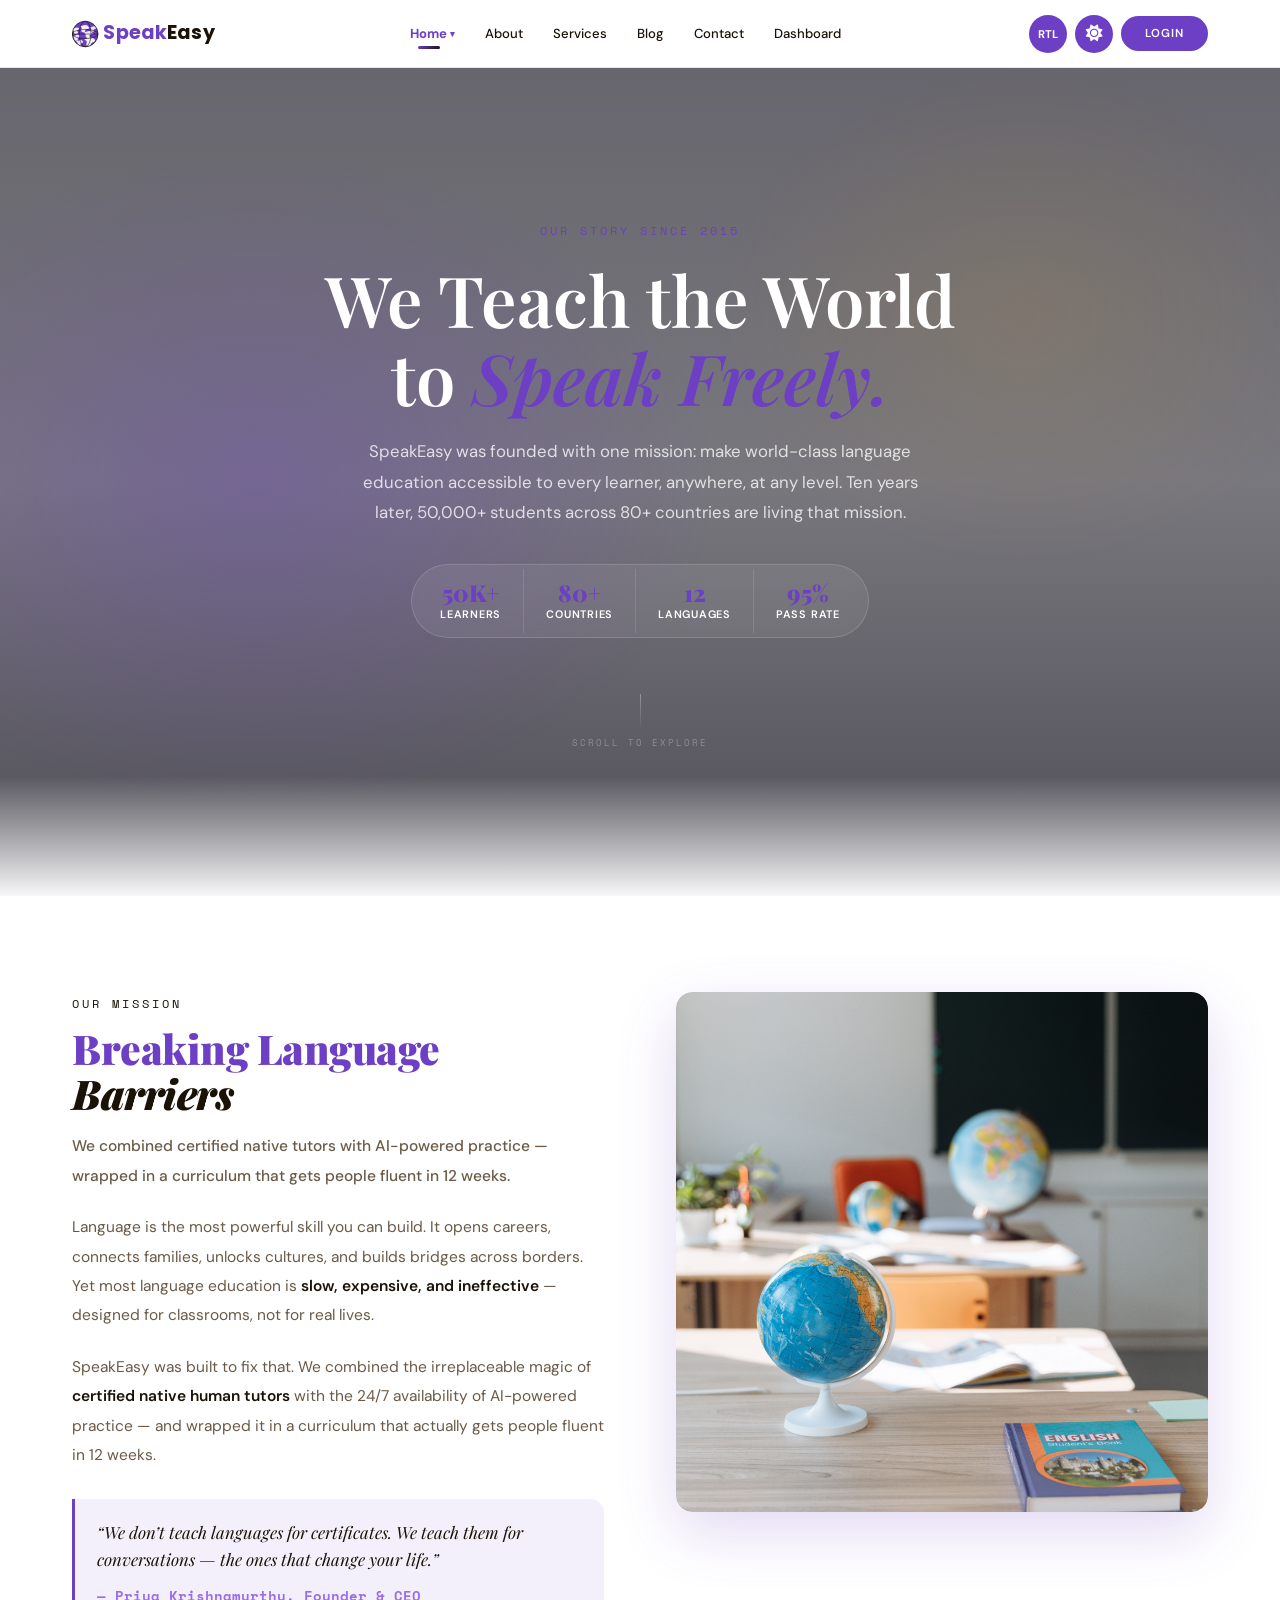
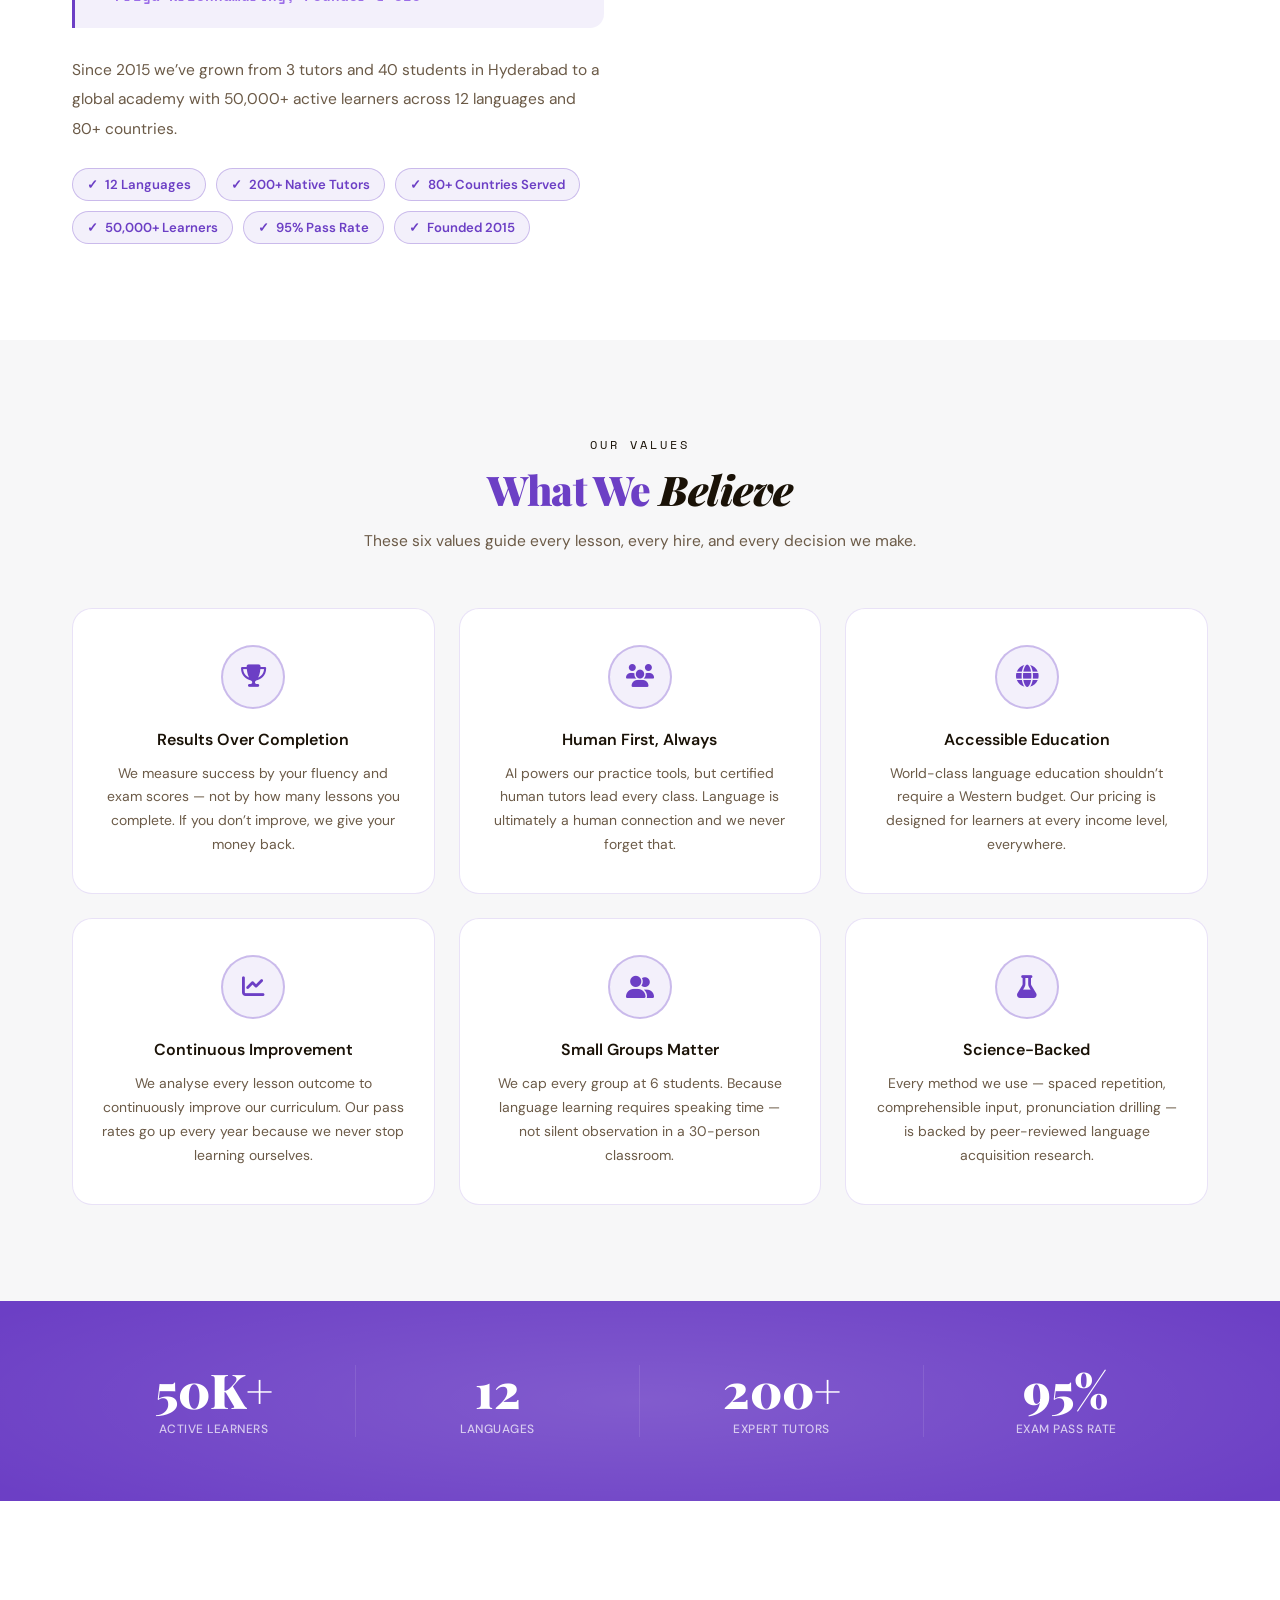
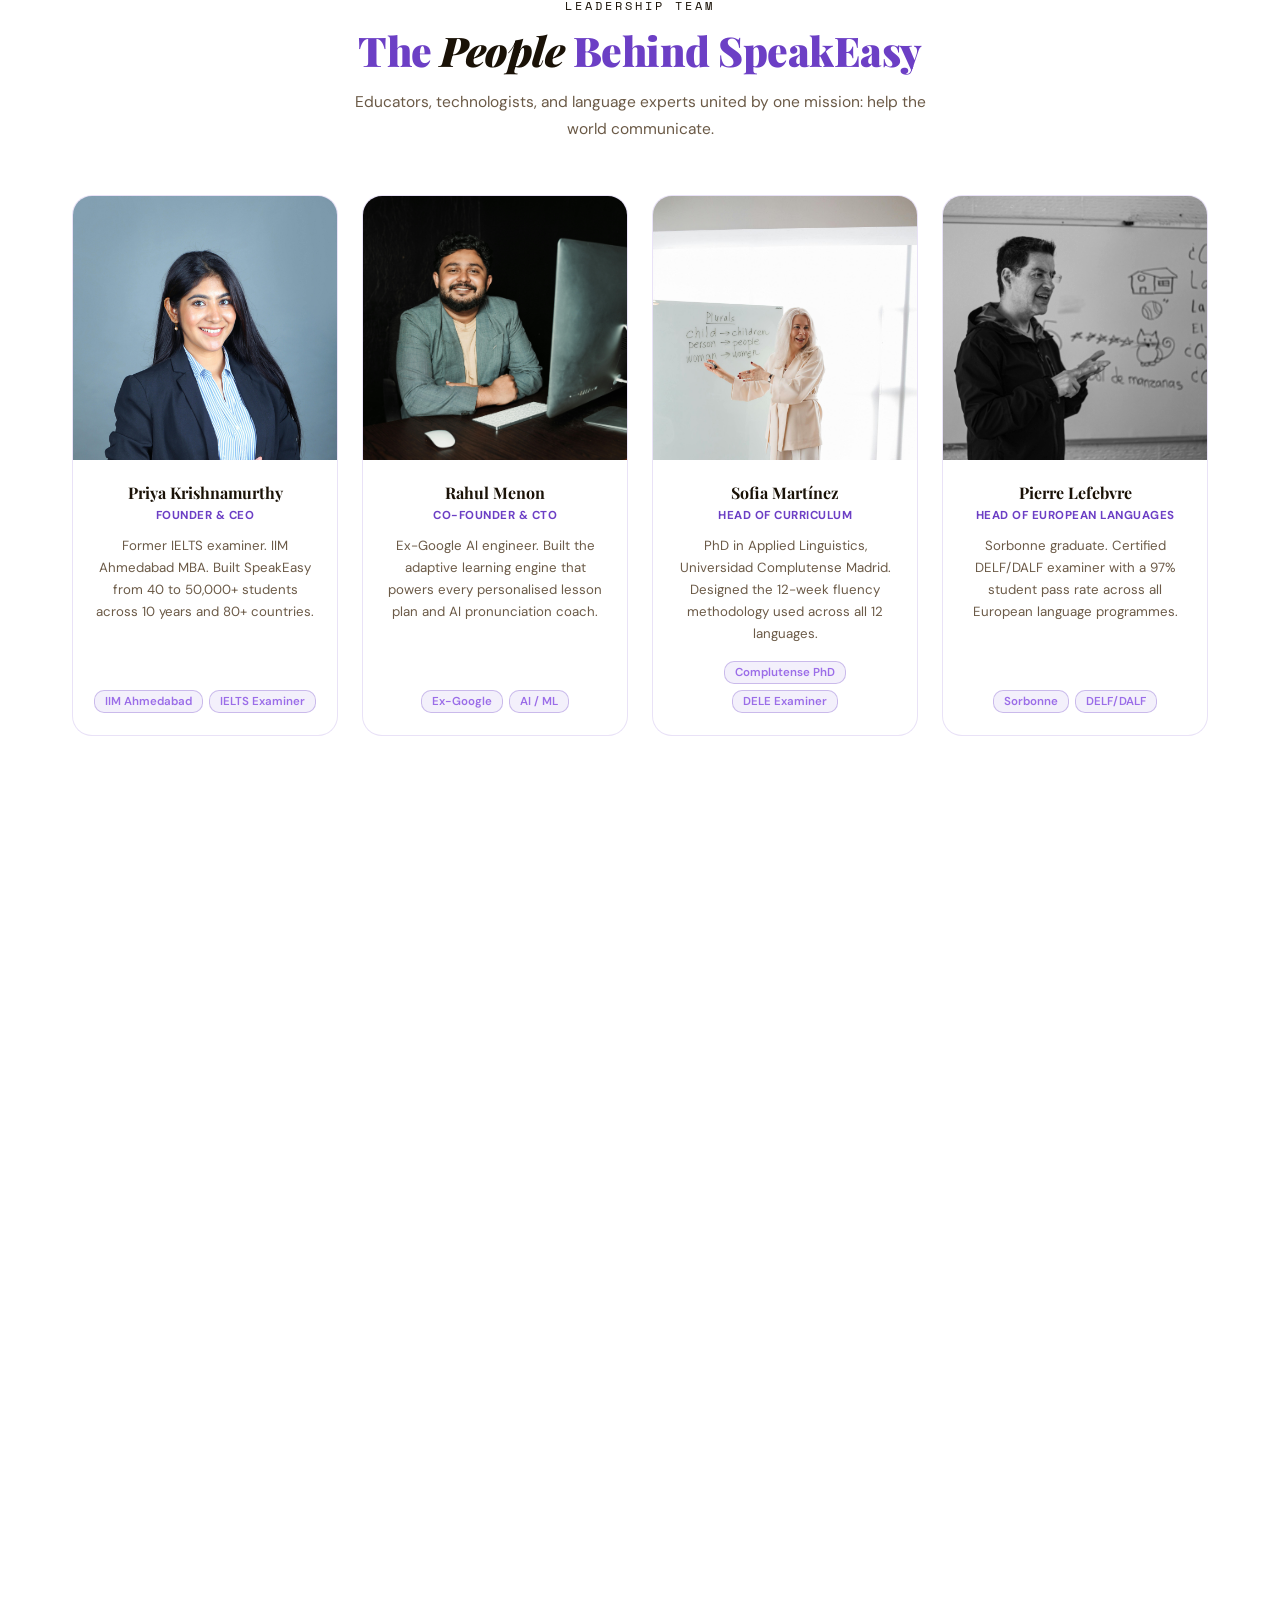
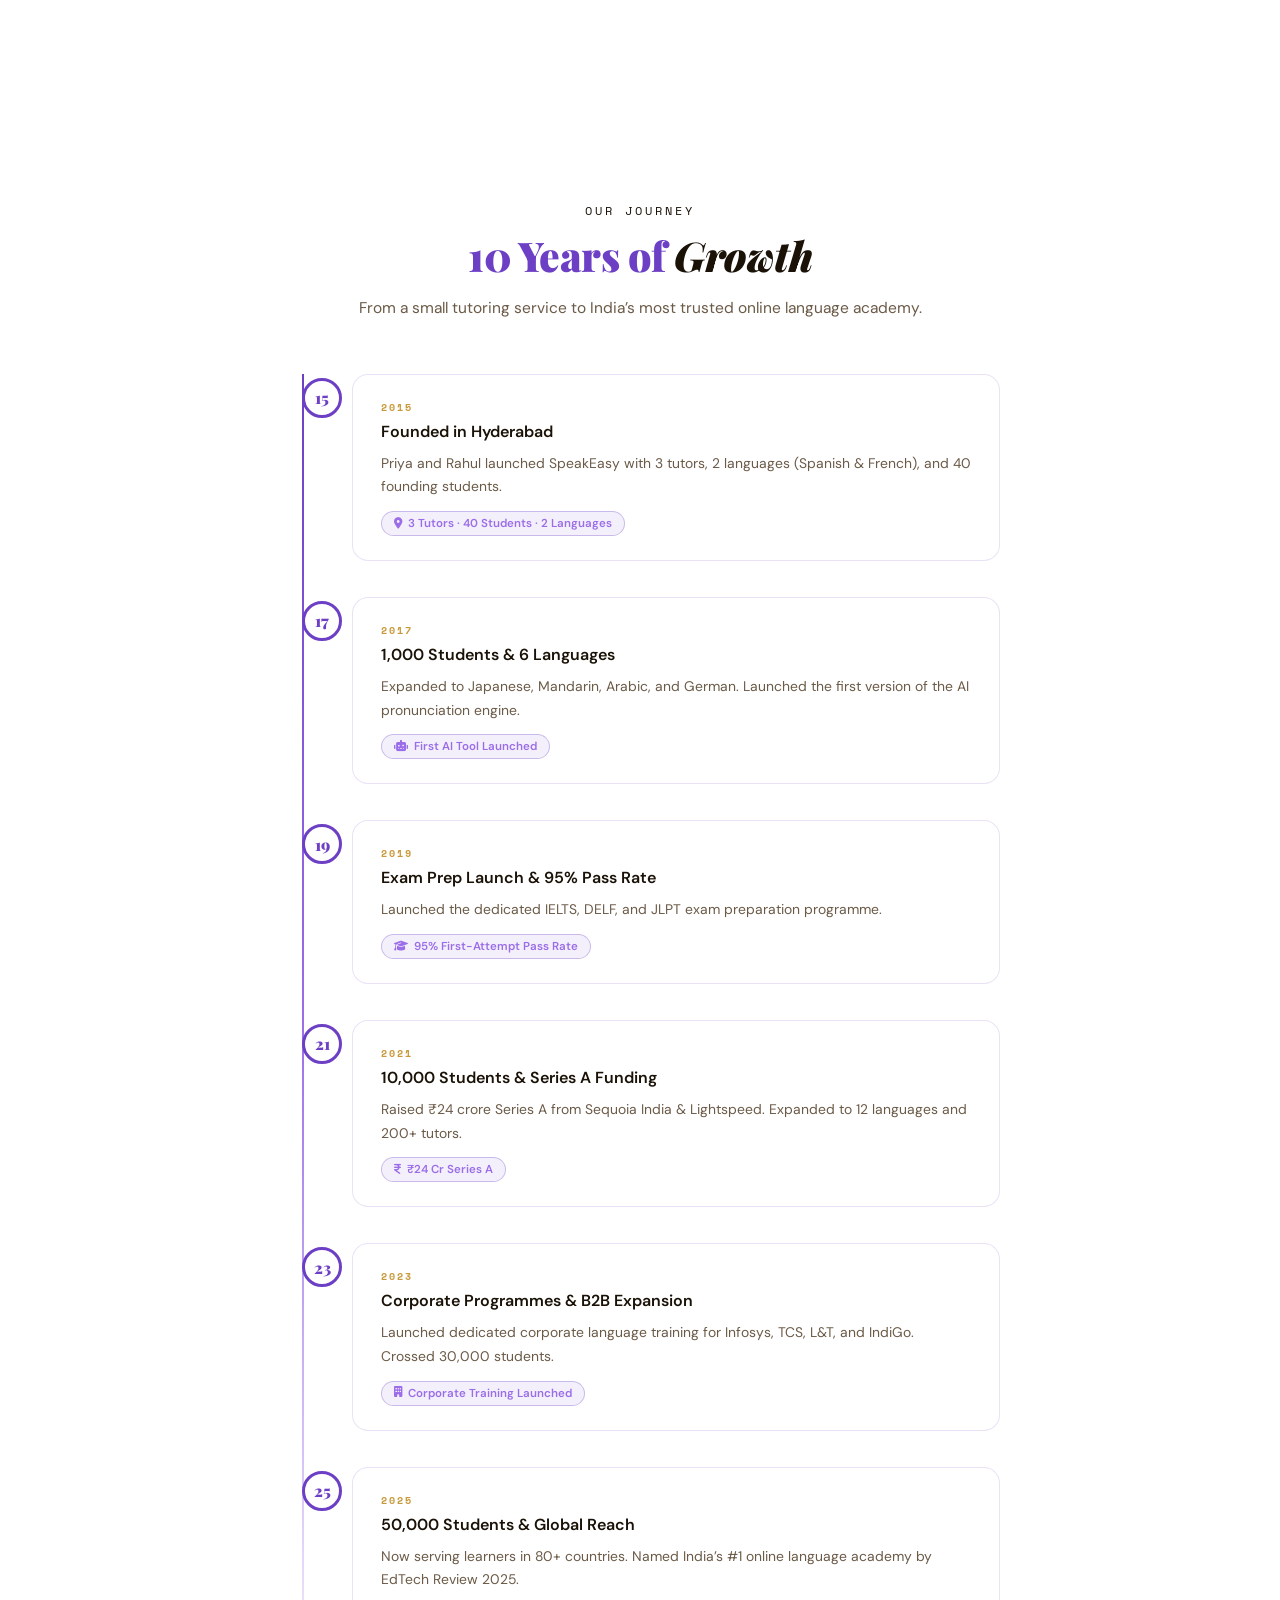
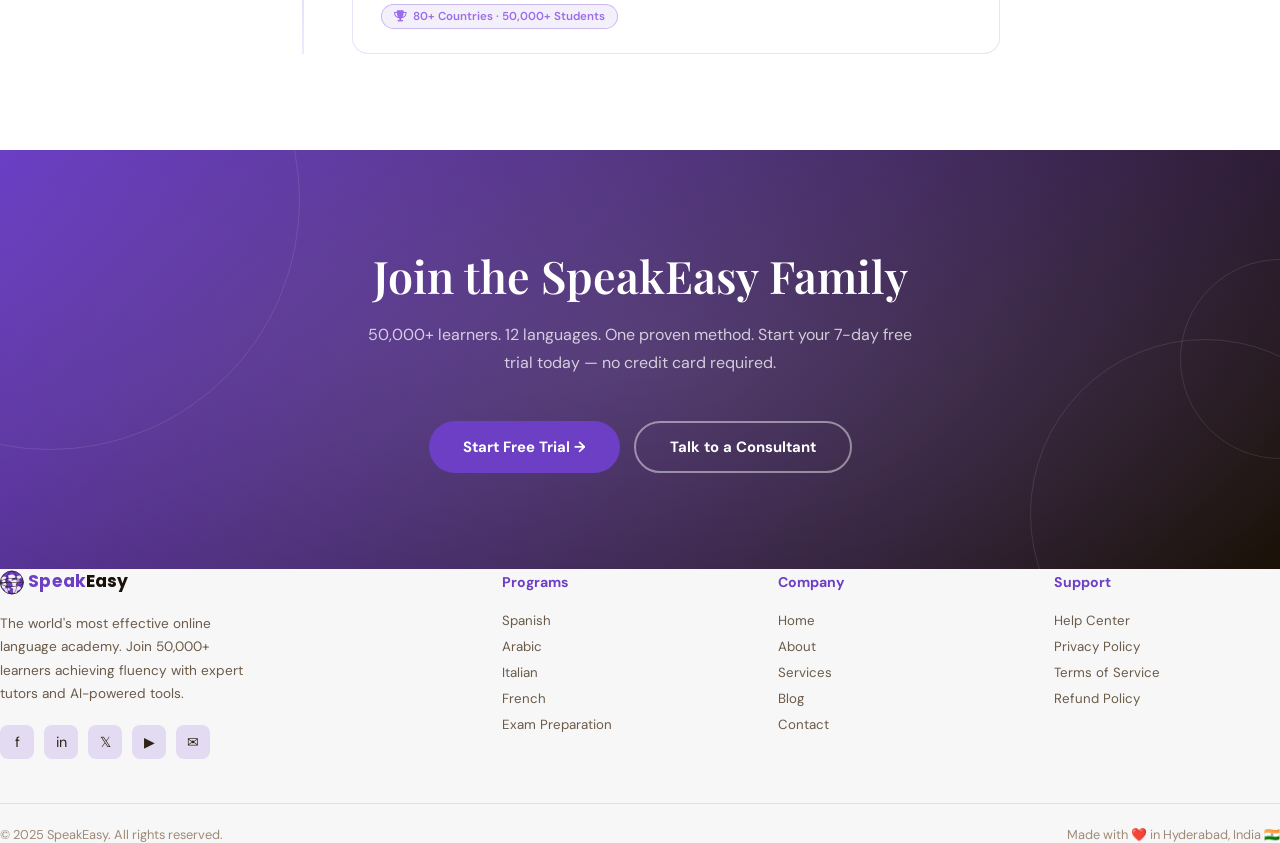
==== commit 2f9b359a: "initial commit" ====
--- a/about.html
+++ b/about.html
@@ -1,193 +1,383 @@
-<!DOCTYPE html>
-<html lang="en">
-<head>
-<meta charset="UTF-8">
-<meta name="viewport" content="width=device-width, initial-scale=1.0">
-<title>About Us — SpeakEasy</title>
-<link href="https://fonts.googleapis.com/css2?family=Playfair+Display:ital,wght@0,400;0,700;0,900;1,400;1,700&family=DM+Sans:wght@300;400;500;600;700&family=Poppins:wght@700;900&family=Space+Mono:wght@400;700&display=swap" rel="stylesheet">
-<link rel="stylesheet" href="https://cdnjs.cloudflare.com/ajax/libs/font-awesome/6.5.0/css/all.min.css">
-<link rel="stylesheet" href="about.css">
-<link rel="icon" type="image/svg+xml" href="favicon.svg"/>
-<link rel="shortcut icon" href="favicon.svg"/>
-</head>
-<body>
-
-<nav>
-  <a href="index.html" class="logo">Speak<span>Easy</span></a>
-
-  <ul class="nav-links">
-    <li class="dropdown">
-      <a href="index.html">Home ▾</a>
-      <div class="dropdown-menu">
-        <a href="index.html">Home 1</a>
-        <a href="home2.html">Home 2</a>
-      </div>
-    </li>
-    <li><a href="about.html">About</a></li>
-    <li><a href="services.html">Services</a></li>
-    <li><a href="blog.html">Blog</a></li>
-    <li><a href="contact.html">Contact</a></li>
-    <li><a href="admin.html">Dashboard</a></li>
-    <li class="mobile-only-item"><a href="login.html" class="mobile-login-btn">LOGIN</a></li>
-    
-  </ul>
-
-  <div class="nav-icons">
-    <button class="theme-toggle" id="themeToggle" title="Toggle theme">🌙</button>
-    <button class="rtl-toggle" id="rtlToggle" title="Toggle RTL/LTR">RTL</button>
-    <a href="login.html" class="login-btn desktop-icon">LOGIN</a>
-    <div class="hamburger" id="hamburger">
-      <span></span><span></span><span></span>
-    </div>
-  </div>
-</nav>
-
-<section class="about-hero">
-  <div class="hero-ring2"></div>
-  <div class="hero-blob"></div>
-  <div class="hero-blob"></div>
-  <div class="about-hero-inner">
-    <div class="ah-eyebrow">Our Story Since 2015</div>
-    <h1 class="ah-title">We Teach the World<br>to <em>Speak Freely.</em></h1>
-    <p class="ah-sub">SpeakEasy was founded with one mission: make world-class language education accessible to every learner, anywhere, at any level. Ten years later, 50,000+ students across 80+ countries are living that mission.</p>
-    <div class="ah-scroll">
-      <div class="ah-scroll-line"></div>
-      <div class="ah-scroll-txt">Scroll to explore</div>
-    </div>
-  </div>
-</section>
-
-<section class="section reveal" id="mission">
-  <div class="mission-grid">
-    <div class="mission-text">
-      <div class="eyebrow" style="color:var(--secondary);">Our Mission</div>
-      <h2 class="sec-title">Breaking Language <em>Barriers</em></h2>
-      <p>Language is the most powerful skill you can build. It opens careers, connects families, unlocks cultures, and builds bridges across borders. Yet most language education is <strong>slow, expensive, and ineffective</strong> &mdash; designed for classrooms, not for real lives.</p>
-      <p>SpeakEasy was built to fix that. We combined the irreplaceable magic of <strong>certified native human tutors</strong> with the 24/7 availability of AI-powered practice &mdash; and wrapped it in a curriculum that actually gets people fluent in 12 weeks.</p>
-      <div class="highlight-box">&ldquo;We don&rsquo;t teach languages for certificates. We teach them for conversations &mdash; the ones that change your life.&rdquo;<br><span style="font-size:0.9rem;font-style:normal;color:var(--accent);font-family:'Space Mono',monospace;font-weight:700;margin-top:10px;display:block;">&mdash; Priya Krishnamurthy, Founder &amp; CEO</span></div>
-      <p>Since 2015 we&rsquo;ve grown from 3 tutors and 40 students in Hyderabad to a global academy with 50,000+ active learners across 12 languages and 80+ countries.</p>
-      <div class="outcome-tags">
-        <div class="otag">12 Languages</div>
-        <div class="otag">200+ Native Tutors</div>
-        <div class="otag">80+ Countries Served</div>
-        <div class="otag">50,000+ Learners</div>
-        <div class="otag">95% Pass Rate</div>
-        <div class="otag">Founded 2015</div>
-      </div>
-    </div>
-    <div class="mission-visual">
-      <img src="about-img.jpg" alt="Our Mission" style="width:100%;height:100%;object-fit:cover;border-radius:12px;"/>
-    </div>
-  </div>
-</section>
-
-<section class="section section-alt reveal">
-  <div class="eyebrow" style="color:var(--secondary);">Our Values</div>
-  <h2 class="sec-title">What We <em>Believe</em></h2>
-  <p class="sec-sub">These six values guide every lesson, every hire, and every decision we make.</p>
-  <div class="values-grid">
-    <div class="val-card"><div class="val-icon">01</div><div class="val-title">Results Over Completion</div><div class="val-text">We measure success by your fluency and exam scores &mdash; not by how many lessons you complete. If you don&rsquo;t improve, we give your money back.</div></div>
-    <div class="val-card"><div class="val-icon">02</div><div class="val-title">Human First, Always</div><div class="val-text">AI powers our practice tools, but certified human tutors lead every class. Language is ultimately a human connection and we never forget that.</div></div>
-    <div class="val-card"><div class="val-icon">03</div><div class="val-title">Accessible Education</div><div class="val-text">World-class language education shouldn&rsquo;t require a Western budget. Our pricing is designed for learners at every income level, everywhere.</div></div>
-    <div class="val-card"><div class="val-icon">04</div><div class="val-title">Continuous Improvement</div><div class="val-text">We analyse every lesson outcome to continuously improve our curriculum. Our pass rates go up every year because we never stop learning ourselves.</div></div>
-    <div class="val-card"><div class="val-icon">05</div><div class="val-title">Small Groups Matter</div><div class="val-text">We cap every group at 6 students. Because language learning requires speaking time &mdash; not silent observation in a 30-person classroom.</div></div>
-    <div class="val-card"><div class="val-icon">06</div><div class="val-title">Science-Backed</div><div class="val-text">Every method we use &mdash; spaced repetition, comprehensible input, pronunciation drilling &mdash; is backed by peer-reviewed language acquisition research.</div></div>
-  </div>
-</section>
-
-<div class="stats-band">
-  <div class="stat-item"><div class="stat-num">50K+</div><div class="stat-label">Active Learners</div></div>
-  <div class="stat-item"><div class="stat-num">12</div><div class="stat-label">Languages</div></div>
-  <div class="stat-item"><div class="stat-num">200+</div><div class="stat-label">Expert Tutors</div></div>
-  <div class="stat-item"><div class="stat-num">95%</div><div class="stat-label">Exam Pass Rate</div></div>
-</div>
-
-<section class="section reveal">
-  <div class="eyebrow" style="color:var(--secondary);">Leadership Team</div>
-  <h2 class="sec-title">The <em>People</em> Behind SpeakEasy</h2>
-  <p class="sec-sub">Educators, technologists, and language experts united by one mission: help the world communicate.</p>
-  <div class="team-grid">
-    <div class="team-card"><img src="team-1.jpg" alt="Priya Krishnamurthy" style="width:100%;height:220px;object-fit:cover;border-radius:22px 22px 0 0;"/><div class="tc-body"><div class="tc-name">Priya Krishnamurthy</div><div class="tc-role">Founder &amp; CEO</div><div class="tc-bio">Former IELTS examiner. IIM Ahmedabad MBA. Built SpeakEasy from 40 to 50,000+ students across 10 years and 80+ countries.</div><div class="tc-tags"><span class="tc-tag">IIM Ahmedabad</span><span class="tc-tag">IELTS Examiner</span></div></div></div>
-    <div class="team-card"><img src="team-2.jpg" alt="Rahul Menon" style="width:100%;height:220px;object-fit:cover;border-radius:22px 22px 0 0;"/><div class="tc-body"><div class="tc-name">Rahul Menon</div><div class="tc-role">Co-Founder &amp; CTO</div><div class="tc-bio">Ex-Google AI engineer. Built the adaptive learning engine that powers every personalised lesson plan and AI pronunciation coach.</div><div class="tc-tags"><span class="tc-tag">Ex-Google</span><span class="tc-tag">AI / ML</span></div></div></div>
-    <div class="team-card"><img src="team-3.jpg" alt="Sofia Martínez" style="width:100%;height:220px;object-fit:cover;border-radius:22px 22px 0 0;"/><div class="tc-body"><div class="tc-name">Sofia Mart&iacute;nez</div><div class="tc-role">Head of Curriculum</div><div class="tc-bio">PhD in Applied Linguistics, Universidad Complutense Madrid. Designed the 12-week fluency methodology used across all 12 languages.</div><div class="tc-tags"><span class="tc-tag">Complutense PhD</span><span class="tc-tag">DELE Examiner</span></div></div></div>
-    <div class="team-card"><img src="team-4.jpg" alt="Pierre Lefebvre" style="width:100%;height:220px;object-fit:cover;border-radius:22px 22px 0 0;"/><div class="tc-body"><div class="tc-name">Pierre Lefebvre</div><div class="tc-role">Head of European Languages</div><div class="tc-bio">Sorbonne graduate. Certified DELF/DALF examiner with a 97% student pass rate across all European language programmes.</div><div class="tc-tags"><span class="tc-tag">Sorbonne</span><span class="tc-tag">DELF/DALF</span></div></div></div>
-  </div>
-</section>
-
-<section class="section section-alt reveal">
-  <div class="eyebrow" style="color:var(--secondary);">Why SpeakEasy</div>
-  <h2 class="sec-title">What Makes Us <em>Different</em></h2>
-  <p class="sec-sub">Six reasons why 50,000+ learners chose SpeakEasy over every other option.</p>
-  <div class="features-grid">
-    <div class="feat-item"><div class="feat-icon">1</div><div><div class="feat-title">Live Native Tutors in Every Class</div><div class="feat-text">Every session is led by a certified native speaker &mdash; not a pre-recorded video, not a chatbot.</div></div></div>
-    <div class="feat-item"><div class="feat-icon">2</div><div><div class="feat-title">24/7 AI Conversation Partner</div><div class="feat-text">Practice between classes with our AI partner that corrects grammar, scores pronunciation, and adapts to your level in real time.</div></div></div>
-    <div class="feat-item"><div class="feat-icon">3</div><div><div class="feat-title">Maximum 6 Students Per Group</div><div class="feat-text">More speaking time per student. More tutor attention. Faster results.</div></div></div>
-    <div class="feat-item"><div class="feat-icon">4</div><div><div class="feat-title">95% Exam Pass Rate</div><div class="feat-text">IELTS, DELF, DELE, JLPT, HSK &mdash; our students pass on first attempt at 2&times; the industry average rate.</div></div></div>
-    <div class="feat-item"><div class="feat-icon">5</div><div><div class="feat-title">Fluency in 12 Weeks</div><div class="feat-text">Our structured curriculum moves students from A1 to B1 in 12 weeks &mdash; 3&times; faster than traditional evening classes.</div></div></div>
-    <div class="feat-item"><div class="feat-icon">6</div><div><div class="feat-title">7-Day Money-Back Guarantee</div><div class="feat-text">No questions asked. If you&rsquo;re not satisfied in your first 7 days, we refund 100% of your payment.</div></div></div>
-    <div class="feat-item"><div class="feat-icon">7</div><div><div class="feat-title">80+ Countries, One Platform</div><div class="feat-text">Students in Hyderabad, Dubai, London, and Singapore learn side-by-side. Classes auto-adjust to your timezone.</div></div></div>
-    <div class="feat-item"><div class="feat-icon">8</div><div><div class="feat-title">Science-Backed Every Step</div><div class="feat-text">Spaced repetition, comprehensible input theory, Lozanov accelerated learning &mdash; every method is from peer-reviewed linguistics research.</div></div></div>
-  </div>
-</section>
-
-<section class="section reveal">
-  <div class="eyebrow" style="color:var(--secondary);">Our Journey</div>
-  <h2 class="sec-title">10 Years of <em>Growth</em></h2>
-  <p class="sec-sub">From a small tutoring service to India&rsquo;s most trusted online language academy.</p>
-  <div class="timeline-wrap">
-    <div class="tl-item"><div class="tl-dot">15</div><div class="tl-card"><div class="tl-year">2015</div><div class="tl-title">Founded in Hyderabad</div><div class="tl-text">Priya and Rahul launched SpeakEasy with 3 tutors, 2 languages (Spanish &amp; French), and 40 founding students.</div><div class="tl-badge">3 Tutors &middot; 40 Students &middot; 2 Languages</div></div></div>
-    <div class="tl-item"><div class="tl-dot">17</div><div class="tl-card"><div class="tl-year">2017</div><div class="tl-title">1,000 Students &amp; 6 Languages</div><div class="tl-text">Expanded to Japanese, Mandarin, Arabic, and German. Launched the first version of the AI pronunciation engine.</div><div class="tl-badge"> First AI Tool Launched</div></div></div>
-    <div class="tl-item"><div class="tl-dot">19</div><div class="tl-card"><div class="tl-year">2019</div><div class="tl-title">Exam Prep Launch &amp; 95% Pass Rate</div><div class="tl-text">Launched the dedicated IELTS, DELF, and JLPT exam preparation programme.</div><div class="tl-badge"> 95% First-Attempt Pass Rate</div></div></div>
-    <div class="tl-item"><div class="tl-dot">21</div><div class="tl-card"><div class="tl-year">2021</div><div class="tl-title">10,000 Students &amp; Series A Funding</div><div class="tl-text">Raised ₹24 crore Series A from Sequoia India &amp; Lightspeed. Expanded to 12 languages and 200+ tutors.</div><div class="tl-badge"> ₹24 Cr Series A</div></div></div>
-    <div class="tl-item"><div class="tl-dot">23</div><div class="tl-card"><div class="tl-year">2023</div><div class="tl-title">Corporate Programmes &amp; B2B Expansion</div><div class="tl-text">Launched dedicated corporate language training for Infosys, TCS, L&amp;T, and IndiGo. Crossed 30,000 students.</div><div class="tl-badge"> Corporate Training Launched</div></div></div>
-    <div class="tl-item"><div class="tl-dot">25</div><div class="tl-card"><div class="tl-year">2025</div><div class="tl-title">50,000 Students &amp; Global Reach</div><div class="tl-text">Now serving learners in 80+ countries. Named India&rsquo;s #1 online language academy by EdTech Review 2025.</div><div class="tl-badge">80+ Countries &middot; 50,000+ Students</div></div></div>
-  </div>
-</section>
-
-<section class="section section-dark reveal">
-  <div class="eyebrow" style="color:var(--secondary)">Student Stories</div>
-  <h2 class="sec-title" style="color:#fff;">Real Journeys,<br><em>Real Lives Changed.</em></h2>
-  <p class="sec-sub" style="color:rgba(255,255,255,.55);margin-bottom:32px;">A few of the 50,000+ learners who chose to speak freely.</p>
-  <div class="testi-grid">
-    <div class="testi-card"><div class="t-stars">★★★★★</div><div class="t-text">&ldquo;In 6 months I went from zero Spanish to running bilingual meetings with my Mexico City team.&rdquo;</div><div class="t-author"><div class="t-avatar" style="background:linear-gradient(135deg,#6c3fc5,#c8993a)">A</div><div><div class="t-name">Aanya Sharma</div><div class="t-detail">Software Engineer, Pune &middot; Spanish A1 &rarr; B2</div></div></div></div>
-    <div class="testi-card"><div class="t-stars">★★★★★</div><div class="t-text">&ldquo;I needed DALF C1 for a UNESCO fellowship. 10 weeks of SpeakEasy French &mdash; scored 91/100.&rdquo;</div><div class="t-author"><div class="t-avatar" style="background:linear-gradient(135deg,#1a237e,#c86868)">D</div><div><div class="t-name">Deepa Krishnamurthy</div><div class="t-detail">UNESCO Fellow &middot; DALF C1 &middot; 91/100</div></div></div></div>
-    <div class="testi-card"><div class="t-stars">★★★★★</div><div class="t-text">&ldquo;Arabic script felt impossible. By week 16 I was running Gulf client meetings in Arabic.&rdquo;</div><div class="t-author"><div class="t-avatar" style="background:linear-gradient(135deg,#0a6e6e,#086a60)">R</div><div><div class="t-name">Rajesh Nair</div><div class="t-detail">Project Manager &middot; Dubai &middot; Arabic A1 &rarr; B1</div></div></div></div>
-  </div>
-</section>
-
-<section class="cta-section reveal">
-  <div class="cta-ring"></div><div class="cta-ring"></div><div class="cta-ring"></div>
-  <h2 class="cta-title">Join the SpeakEasy Family</h2>
-  <p class="cta-sub">50,000+ learners. 12 languages. One proven method. Start your 7-day free trial today &mdash; no credit card required.</p>
-  <div class="cta-btns">
-    <a href="#" class="btn btn-white">Start Free Trial &rarr;</a>
-    <a href="#" class="btn btn-outline-white">Talk to a Consultant</a>
-  </div>
-</section>
-
-<footer>
-  <div class="footer-grid">
-    <div class="footer-brand">
-      <a href="index.html" class="logo">Speak<span>Easy</span></a>
-      <p class="footer-desc">The world's most effective online language academy. Join 50,000+ learners achieving fluency with expert tutors and AI-powered tools.</p>
-      <div class="social-links">
-        <a class="social-btn" href="#">f</a>
-        <a class="social-btn" href="#">in</a>
-        <a class="social-btn" href="#">𝕏</a>
-        <a class="social-btn" href="#">▶</a>
-        <a class="social-btn" href="#">✉</a>
-      </div>
-    </div>
-    <div class="footer-col"><h5>Programs</h5><a href="service-details.html">Spanish</a><a href="service-details1.html">Arabic</a><a href="service-details2.html">Italian</a><a href="service-details3.html">Exam Prep</a></div>
-    <div class="footer-col"><h5>Company</h5><a href="index.html">Home</a><a href="about.html">About</a><a href="services.html">Services</a><a href="blog.html">Blog</a><a href="contact.html">Contact</a></div>
-    <div class="footer-col"><h5>Support</h5><a href="#">Help Center</a><a href="#">Privacy Policy</a><a href="#">Terms of Service</a><a href="#">Refund Policy</a></div>
-  </div>
-  <div class="footer-bottom">
-    <span>© 2025 SpeakEasy. All rights reserved.</span>
-    <span>Made with ❤️ in Hyderabad, India 🇮🇳</span>
-  </div>
-</footer>
-
-<script src="about.js"></script>
-</body>
+<!DOCTYPE html>
+<html lang="en">
+<head>
+<meta charset="UTF-8">
+<meta name="viewport" content="width=device-width, initial-scale=1.0">
+<title>About Us — SpeakEasy</title>
+<link href="https://fonts.googleapis.com/css2?family=Playfair+Display:ital,wght@0,400;0,700;0,900;1,400;1,700&family=DM+Sans:wght@300;400;500;600;700&family=Poppins:wght@700;900&family=Space+Mono:wght@400;700&display=swap" rel="stylesheet">
+<link rel="stylesheet" href="https://cdnjs.cloudflare.com/ajax/libs/font-awesome/6.5.0/css/all.min.css">
+<link rel="stylesheet" href="css/about.css">
+<link rel="icon" type="image/svg+xml" href="favicon.svg"/>
+<link rel="shortcut icon" href="favicon.svg"/>
+</head>
+<body>
+<nav>
+  <a href="index.html" class="logo" aria-label="SpeakEasy Language Academy">
+    <svg viewBox="7.2 15.2 329.2 65.6" role="img">
+      <title>SpeakEasy Language Academy logo</title>
+      <g transform="translate(36,48)">
+        <circle cx="0" cy="0" r="28" fill="#6c3fc5"/>
+        <clipPath id="navGlobeClip">
+          <circle cx="0" cy="0" r="28"/>
+        </clipPath>
+        <g clip-path="url(#navGlobeClip)">
+          <path d="M-24 -12 q5 -4 10 -1 q2 2 -1 4 q-4 2 -1 5 q2 2 -4 4 q-5 1 -5 -4 q1 -4 -3 -4 q-3 -1 4 -4 Z" fill="#ffffff" opacity="0.92"/>
+          <path d="M-19 2 q5 -2 7 2 q2 3 -2 4 q-4 1 -2 4 q2 3 -4 3 q-4 0 -4 -4 q1 -3 -2 -4 q-2 -1 7 -5 Z" fill="#ffffff" opacity="0.88"/>
+          <path d="M-3 -19 q8 -2 11 4 q2 4 -4 4 q-5 0 -4 4 q1 4 -5 3 q-5 -1 -3 -7 q2 -4 -2 -5 q-3 -1 7 -3 Z" fill="#ffffff" opacity="0.92"/>
+          <path d="M6 -6 q7 -2 10 3 q2 3 -3 4 q-5 1 -3 5 q1 4 -5 3 q-5 -1 -4 -6 q1 -4 -4 -5 q-3 -1 9 -4 Z" fill="#ffffff" opacity="0.9"/>
+          <path d="M8 8 q9 -2 13 4 q3 4 -4 6 q-6 2 -5 6 q1 4 -5 3 q-6 -1 -4 -7 q2 -5 -4 -7 q-4 -1 9 -5 Z" fill="#ffffff" opacity="0.9"/>
+          <path d="M-13 14 q5 -2 8 2 q2 3 -3 4 q-4 1 -2 4 q2 3 -4 2 q-5 -1 -3 -5 q1 -3 -2 -4 q-3 -1 6 -3 Z" fill="#ffffff" opacity="0.85"/>
+          <path d="M18 -17 q5 -1 6 3 q1 3 -3 3 q-4 1 -2 4 q1 3 -4 2 q-4 -1 -3 -5 q1 -3 -2 -3 q-2 -1 8 -4 Z" fill="#ffffff" opacity="0.85"/>
+        </g>
+        <ellipse cx="0" cy="0" rx="28" ry="10" fill="none" stroke="#1a1207" stroke-width="1.2"/>
+        <ellipse cx="0" cy="0" rx="13" ry="28" fill="none" stroke="#1a1207" stroke-width="1.2"/>
+        <line x1="-28" y1="0" x2="28" y2="0" stroke="#1a1207" stroke-width="1.2"/>
+        <circle cx="0" cy="0" r="28" fill="none" stroke="#1a1207" stroke-width="1.6"/>
+      </g>
+      <text x="76" y="58" font-family="'Poppins', Arial, sans-serif" font-size="42" font-weight="700" letter-spacing="0.3">
+        <tspan fill="#6c3fc5">Speak</tspan><tspan class="logo-easy-text" fill="#1a1207">Easy</tspan>
+      </text>
+    </svg>
+  </a>
+  <ul class="nav-links">
+    <li class="dropdown active">
+      <a href="index.html"><span class="nav-link-text">Home </span><span class="dropdown-caret">▾</span></a>
+      <div class="dropdown-menu">
+        <a href="index.html"class="active">Home 1</a>
+        <a href="home2.html">Home 2</a>
+      </div>
+    </li>
+    <li><a href="about.html"><span class="nav-link-text">About</span></a></li>
+    <li><a href="services.html"><span class="nav-link-text">Services</span></a></li>
+    <li><a href="blog.html"><span class="nav-link-text">Blog</span></a></li>
+    <li><a href="contact.html"><span class="nav-link-text">Contact</span></a></li>
+    <li><a href="admin.html"><span class="nav-link-text">Dashboard</span></a></li>
+    <li class="mobile-only-item"><a href="login.html" class="mobile-login-btn">LOGIN</a></li>
+  </ul>
+  <div class="nav-icons">
+    <button class="rtl-toggle" id="rtlToggle" title="Toggle RTL/LTR"><span id="rtlLabel">RTL</span></button>
+    <button class="theme-toggle" id="themeToggle" title="Toggle theme"><i class="fa-solid fa-sun" id="themeIcon"></i></button>
+    <a href="login.html" class="login-btn desktop-icon">LOGIN</a>
+    <div class="hamburger" id="hamburger">
+      <span></span><span></span><span></span>
+    </div>
+  </div>
+</nav>
+
+<!-- HERO -->
+<section class="about-hero">
+  <div class="about-hero-inner">
+    <div class="ah-eyebrow"style="color:var(--primary);">Our Story Since 2015</div>
+    <h1 class="ah-title">We Teach the World<br>to <em style="color:var(--primary);">Speak Freely.</em></h1>
+    <p class="ah-sub">SpeakEasy was founded with one mission: make world-class language education accessible to every learner, anywhere, at any level. Ten years later, 50,000+ students across 80+ countries are living that mission.</p>
+    <div class="ah-stats">
+      <div class="ah-stat"><div class="ah-stat-num">50K+</div><div class="ah-stat-lbl">Learners</div></div>
+      <div class="ah-stat"><div class="ah-stat-num">80+</div><div class="ah-stat-lbl">Countries</div></div>
+      <div class="ah-stat"><div class="ah-stat-num">12</div><div class="ah-stat-lbl">Languages</div></div>
+      <div class="ah-stat"><div class="ah-stat-num">95%</div><div class="ah-stat-lbl">Pass Rate</div></div>
+    </div>
+    <div class="ah-scroll">
+      <div class="ah-scroll-line"></div>
+      <div class="ah-scroll-txt">Scroll to explore</div>
+    </div>
+  </div>
+</section>
+
+<!-- MISSION -->
+<section class="section reveal" id="mission">
+  <div class="mission-grid">
+    <div class="mission-text">
+      <div class="eyebrow">Our Mission</div>
+      <h2 class="sec-title">Breaking Language <em style="color: var(--secondary)">Barriers</em></h2>
+      <p class="mission-intro">We combined certified native tutors with AI-powered practice &mdash; wrapped in a curriculum that gets people fluent in 12 weeks.</p>
+      <p>Language is the most powerful skill you can build. It opens careers, connects families, unlocks cultures, and builds bridges across borders. Yet most language education is <strong>slow, expensive, and ineffective</strong> &mdash; designed for classrooms, not for real lives.</p>
+      <p>SpeakEasy was built to fix that. We combined the irreplaceable magic of <strong>certified native human tutors</strong> with the 24/7 availability of AI-powered practice &mdash; and wrapped it in a curriculum that actually gets people fluent in 12 weeks.</p>
+      <div class="highlight-box">&ldquo;We don&rsquo;t teach languages for certificates. We teach them for conversations &mdash; the ones that change your life.&rdquo;<br><span class="highlight-cite">&mdash; Priya Krishnamurthy, Founder &amp; CEO</span></div>
+      <p>Since 2015 we&rsquo;ve grown from 3 tutors and 40 students in Hyderabad to a global academy with 50,000+ active learners across 12 languages and 80+ countries.</p>
+      <div class="outcome-tags">
+        <div class="otag">12 Languages</div>
+        <div class="otag">200+ Native Tutors</div>
+        <div class="otag">80+ Countries Served</div>
+        <div class="otag">50,000+ Learners</div>
+        <div class="otag">95% Pass Rate</div>
+        <div class="otag">Founded 2015</div>
+      </div>
+    </div>
+    <div class="mission-visual">
+      <img src="Images/mission.jpg" alt="Our Mission"/>
+    </div>
+  </div>
+</section>
+
+<!-- VALUES -->
+<section class="section section-alt reveal">
+  <div class="sec-header center">
+    <div class="eyebrow"style="color:var(--secondary);">Our Values</div>
+    <h2 class="sec-title">What We <em style="color: var(--secondary)">Believe</em></h2>
+    <p class="sec-sub">These six values guide every lesson, every hire, and every decision we make.</p>
+  </div>
+  <div class="values-grid">
+    <div class="val-card">
+      <div class="val-icon"><i class="fa-solid fa-trophy"></i></div>
+      <div class="val-title">Results Over Completion</div>
+      <div class="val-text">We measure success by your fluency and exam scores &mdash; not by how many lessons you complete. If you don&rsquo;t improve, we give your money back.</div>
+    </div>
+    <div class="val-card">
+      <div class="val-icon"><i class="fa-solid fa-users"></i></div>
+      <div class="val-title">Human First, Always</div>
+      <div class="val-text">AI powers our practice tools, but certified human tutors lead every class. Language is ultimately a human connection and we never forget that.</div>
+    </div>
+    <div class="val-card">
+      <div class="val-icon"><i class="fa-solid fa-globe"></i></div>
+      <div class="val-title">Accessible Education</div>
+      <div class="val-text">World-class language education shouldn&rsquo;t require a Western budget. Our pricing is designed for learners at every income level, everywhere.</div>
+    </div>
+    <div class="val-card">
+      <div class="val-icon"><i class="fa-solid fa-chart-line"></i></div>
+      <div class="val-title">Continuous Improvement</div>
+      <div class="val-text">We analyse every lesson outcome to continuously improve our curriculum. Our pass rates go up every year because we never stop learning ourselves.</div>
+    </div>
+    <div class="val-card">
+      <div class="val-icon"><i class="fa-solid fa-user-group"></i></div>
+      <div class="val-title">Small Groups Matter</div>
+      <div class="val-text">We cap every group at 6 students. Because language learning requires speaking time &mdash; not silent observation in a 30-person classroom.</div>
+    </div>
+    <div class="val-card">
+      <div class="val-icon"><i class="fa-solid fa-flask"></i></div>
+      <div class="val-title">Science-Backed</div>
+      <div class="val-text">Every method we use &mdash; spaced repetition, comprehensible input, pronunciation drilling &mdash; is backed by peer-reviewed language acquisition research.</div>
+    </div>
+  </div>
+</section>
+
+<!-- STATS BAND -->
+<div class="stats-band">
+  <div class="stat-item"><div class="stat-num" data-target="50000" data-suffix="+">0</div><div class="stat-label">Active Learners</div></div>
+  <div class="stat-item"><div class="stat-num" data-target="12"    data-suffix="">0</div><div class="stat-label">Languages</div></div>
+  <div class="stat-item"><div class="stat-num" data-target="200"   data-suffix="+">0</div><div class="stat-label">Expert Tutors</div></div>
+  <div class="stat-item"><div class="stat-num" data-target="95"    data-suffix="%">0</div><div class="stat-label">Exam Pass Rate</div></div>
+</div>
+
+<!-- TEAM -->
+<section class="section reveal">
+  <div class="sec-header center">
+    <div class="eyebrow"style="color:var(--secondary);">Leadership Team</div>
+    <h2 class="sec-title">The <em style="color: var(--secondary)">People</em> Behind SpeakEasy</h2>
+    <p class="sec-sub">Educators, technologists, and language experts united by one mission: help the world communicate.</p>
+  </div>
+  <div class="team-grid">
+    <div class="team-card">
+      <div class="team-img-wrap">
+        <img src="Images/team-1.jpg" alt="Priya Krishnamurthy" class="team-img"
+             onerror="this.style.display='none';this.nextElementSibling.style.display='flex'"/>
+        <div class="team-img-placeholder" style="display:none">
+          <i class="fa-solid fa-user"></i>
+        </div>
+      </div>
+      <div class="tc-body">
+        <div class="tc-name">Priya Krishnamurthy</div>
+        <div class="tc-role">Founder &amp; CEO</div>
+        <div class="tc-bio">Former IELTS examiner. IIM Ahmedabad MBA. Built SpeakEasy from 40 to 50,000+ students across 10 years and 80+ countries.</div>
+        <div class="tc-tags"><span class="tc-tag">IIM Ahmedabad</span><span class="tc-tag">IELTS Examiner</span></div>
+      </div>
+    </div>
+    <div class="team-card">
+      <div class="team-img-wrap">
+        <img src="Images/team-2.jpg" alt="Rahul Menon" class="team-img"
+             onerror="this.style.display='none';this.nextElementSibling.style.display='flex'"/>
+        <div class="team-img-placeholder" style="display:none">
+          <i class="fa-solid fa-user"></i>
+        </div>
+      </div>
+      <div class="tc-body">
+        <div class="tc-name">Rahul Menon</div>
+        <div class="tc-role">Co-Founder &amp; CTO</div>
+        <div class="tc-bio">Ex-Google AI engineer. Built the adaptive learning engine that powers every personalised lesson plan and AI pronunciation coach.</div>
+        <div class="tc-tags"><span class="tc-tag">Ex-Google</span><span class="tc-tag">AI / ML</span></div>
+      </div>
+    </div>
+    <div class="team-card">
+      <div class="team-img-wrap">
+        <img src="Images/team-3.jpg" alt="Sofia Mart&iacute;nez" class="team-img"
+             onerror="this.style.display='none';this.nextElementSibling.style.display='flex'"/>
+        <div class="team-img-placeholder" style="display:none">
+          <i class="fa-solid fa-user"></i>
+        </div>
+      </div>
+      <div class="tc-body">
+        <div class="tc-name">Sofia Mart&iacute;nez</div>
+        <div class="tc-role">Head of Curriculum</div>
+        <div class="tc-bio">PhD in Applied Linguistics, Universidad Complutense Madrid. Designed the 12-week fluency methodology used across all 12 languages.</div>
+        <div class="tc-tags"><span class="tc-tag">Complutense PhD</span><span class="tc-tag">DELE Examiner</span></div>
+      </div>
+    </div>
+    <div class="team-card">
+      <div class="team-img-wrap">
+        <img src="Images/team-4.jpg" alt="Pierre Lefebvre" class="team-img"
+             onerror="this.style.display='none';this.nextElementSibling.style.display='flex'"/>
+        <div class="team-img-placeholder" style="display:none">
+          <i class="fa-solid fa-user"></i>
+        </div>
+      </div>
+      <div class="tc-body">
+        <div class="tc-name">Pierre Lefebvre</div>
+        <div class="tc-role">Head of European Languages</div>
+        <div class="tc-bio">Sorbonne graduate. Certified DELF/DALF examiner with a 97% student pass rate across all European language programmes.</div>
+        <div class="tc-tags"><span class="tc-tag">Sorbonne</span><span class="tc-tag">DELF/DALF</span></div>
+      </div>
+    </div>
+  </div>
+</section>
+
+<!-- WHY SPEAKEASY -->
+<section class="section section-alt reveal">
+  <div class="sec-header center">
+    <div class="eyebrow" style="color:var(--secondary);">Why SpeakEasy</div>
+    <h2 class="sec-title">What Makes Us <em style="color: var(--secondary)">Different</em></h2>
+    <p class="sec-sub">Eight reasons why 50,000+ learners chose SpeakEasy over every other option.</p>
+  </div>
+  <div class="features-grid">
+    <div class="feat-item"><div class="feat-icon"><i class="fa-solid fa-chalkboard-user"></i></div><div><div class="feat-title">Live Native Tutors in Every Class</div><div class="feat-text">Every session is led by a certified native speaker &mdash; not a pre-recorded video, not a chatbot.</div></div></div>
+    <div class="feat-item"><div class="feat-icon"><i class="fa-solid fa-robot"></i></div><div><div class="feat-title">24/7 AI Conversation Partner</div><div class="feat-text">Practice between classes with our AI partner that corrects grammar, scores pronunciation, and adapts to your level in real time.</div></div></div>
+    <div class="feat-item"><div class="feat-icon"><i class="fa-solid fa-people-group"></i></div><div><div class="feat-title">Maximum 6 Students Per Group</div><div class="feat-text">More speaking time per student. More tutor attention. Faster results.</div></div></div>
+    <div class="feat-item"><div class="feat-icon"><i class="fa-solid fa-star"></i></div><div><div class="feat-title">95% Exam Pass Rate</div><div class="feat-text">IELTS, DELF, DELE, JLPT, HSK &mdash; our students pass on first attempt at 2&times; the industry average rate.</div></div></div>
+    <div class="feat-item"><div class="feat-icon"><i class="fa-solid fa-bolt"></i></div><div><div class="feat-title">Fluency in 12 Weeks</div><div class="feat-text">Our structured curriculum moves students from A1 to B1 in 12 weeks &mdash; 3&times; faster than traditional evening classes.</div></div></div>
+    <div class="feat-item"><div class="feat-icon"><i class="fa-solid fa-shield-halved"></i></div><div><div class="feat-title">7-Day Money-Back Guarantee</div><div class="feat-text">No questions asked. If you&rsquo;re not satisfied in your first 7 days, we refund 100% of your payment.</div></div></div>
+    <div class="feat-item"><div class="feat-icon"><i class="fa-solid fa-earth-americas"></i></div><div><div class="feat-title">80+ Countries, One Platform</div><div class="feat-text">Students in Hyderabad, Dubai, London, and Singapore learn side-by-side. Classes auto-adjust to your timezone.</div></div></div>
+    <div class="feat-item"><div class="feat-icon"><i class="fa-solid fa-microscope"></i></div><div><div class="feat-title">Science-Backed Every Step</div><div class="feat-text">Spaced repetition, comprehensible input theory, Lozanov accelerated learning &mdash; every method is from peer-reviewed linguistics research.</div></div></div>
+  </div>
+</section>
+
+<!-- JOURNEY / TIMELINE -->
+<section class="section reveal">
+  <div class="sec-header center">
+    <div class="eyebrow"style="color:var(--secondary);">Our Journey</div>
+    <h2 class="sec-title">10 Years of <em style="color: var(--secondary)">Growth</em></h2>
+    <p class="sec-sub">From a small tutoring service to India&rsquo;s most trusted online language academy.</p>
+  </div>
+  <div class="timeline-outer">
+    <div class="timeline-wrap">
+      <div class="tl-item">
+        <div class="tl-dot">15</div>
+        <div class="tl-card">
+          <div class="tl-year">2015</div>
+          <div class="tl-title">Founded in Hyderabad</div>
+          <div class="tl-text">Priya and Rahul launched SpeakEasy with 3 tutors, 2 languages (Spanish &amp; French), and 40 founding students.</div>
+          <div class="tl-badge"><i class="fa-solid fa-location-dot"></i> 3 Tutors &middot; 40 Students &middot; 2 Languages</div>
+        </div>
+      </div>
+      <div class="tl-item">
+        <div class="tl-dot">17</div>
+        <div class="tl-card">
+          <div class="tl-year">2017</div>
+          <div class="tl-title">1,000 Students &amp; 6 Languages</div>
+          <div class="tl-text">Expanded to Japanese, Mandarin, Arabic, and German. Launched the first version of the AI pronunciation engine.</div>
+          <div class="tl-badge"><i class="fa-solid fa-robot"></i> First AI Tool Launched</div>
+        </div>
+      </div>
+      <div class="tl-item">
+        <div class="tl-dot">19</div>
+        <div class="tl-card">
+          <div class="tl-year">2019</div>
+          <div class="tl-title">Exam Prep Launch &amp; 95% Pass Rate</div>
+          <div class="tl-text">Launched the dedicated IELTS, DELF, and JLPT exam preparation programme.</div>
+          <div class="tl-badge"><i class="fa-solid fa-graduation-cap"></i> 95% First-Attempt Pass Rate</div>
+        </div>
+      </div>
+      <div class="tl-item">
+        <div class="tl-dot">21</div>
+        <div class="tl-card">
+          <div class="tl-year">2021</div>
+          <div class="tl-title">10,000 Students &amp; Series A Funding</div>
+          <div class="tl-text">Raised &#8377;24 crore Series A from Sequoia India &amp; Lightspeed. Expanded to 12 languages and 200+ tutors.</div>
+          <div class="tl-badge"><i class="fa-solid fa-indian-rupee-sign"></i> &#8377;24 Cr Series A</div>
+        </div>
+      </div>
+      <div class="tl-item">
+        <div class="tl-dot">23</div>
+        <div class="tl-card">
+          <div class="tl-year">2023</div>
+          <div class="tl-title">Corporate Programmes &amp; B2B Expansion</div>
+          <div class="tl-text">Launched dedicated corporate language training for Infosys, TCS, L&amp;T, and IndiGo. Crossed 30,000 students.</div>
+          <div class="tl-badge"><i class="fa-solid fa-building"></i> Corporate Training Launched</div>
+        </div>
+      </div>
+      <div class="tl-item">
+        <div class="tl-dot">25</div>
+        <div class="tl-card">
+          <div class="tl-year">2025</div>
+          <div class="tl-title">50,000 Students &amp; Global Reach</div>
+          <div class="tl-text">Now serving learners in 80+ countries. Named India&rsquo;s #1 online language academy by EdTech Review 2025.</div>
+          <div class="tl-badge"><i class="fa-solid fa-trophy"></i> 80+ Countries &middot; 50,000+ Students</div>
+        </div>
+      </div>
+    </div>
+  </div>
+</section>
+
+<!-- CTA -->
+<section class="cta-section reveal">
+  <div class="cta-ring"></div>
+  <div class="cta-ring"></div>
+  <div class="cta-ring"></div>
+  <h2 class="cta-title">Join the SpeakEasy Family</h2>
+  <p class="cta-sub">50,000+ learners. 12 languages. One proven method. Start your 7-day free trial today &mdash; no credit card required.</p>
+  <div class="cta-btns">
+    <a href="#" class="btn btn-white">Start Free Trial &rarr;</a>
+    <a href="#" class="btn btn-outline-white">Talk to a Consultant</a>
+  </div>
+</section>
+
+<!-- FOOTER -->
+<footer>
+  <div class="footer-grid">
+    <div class="footer-brand">
+      <a href="index.html" class="logo" aria-label="SpeakEasy Language Academy">
+        <svg viewBox="7.2 15.2 329.2 65.6" role="img">
+          <title>SpeakEasy Language Academy logo</title>
+          <g transform="translate(36,48)">
+            <circle cx="0" cy="0" r="28" fill="#6c3fc5"/>
+            <clipPath id="footerGlobeClip">
+              <circle cx="0" cy="0" r="28"/>
+            </clipPath>
+            <g clip-path="url(#footerGlobeClip)">
+              <path d="M-24 -12 q5 -4 10 -1 q2 2 -1 4 q-4 2 -1 5 q2 2 -4 4 q-5 1 -5 -4 q1 -4 -3 -4 q-3 -1 4 -4 Z" fill="#ffffff" opacity="0.92"/>
+              <path d="M-19 2 q5 -2 7 2 q2 3 -2 4 q-4 1 -2 4 q2 3 -4 3 q-4 0 -4 -4 q1 -3 -2 -4 q-2 -1 7 -5 Z" fill="#ffffff" opacity="0.88"/>
+              <path d="M-3 -19 q8 -2 11 4 q2 4 -4 4 q-5 0 -4 4 q1 4 -5 3 q-5 -1 -3 -7 q2 -4 -2 -5 q-3 -1 7 -3 Z" fill="#ffffff" opacity="0.92"/>
+              <path d="M6 -6 q7 -2 10 3 q2 3 -3 4 q-5 1 -3 5 q1 4 -5 3 q-5 -1 -4 -6 q1 -4 -4 -5 q-3 -1 9 -4 Z" fill="#ffffff" opacity="0.9"/>
+              <path d="M8 8 q9 -2 13 4 q3 4 -4 6 q-6 2 -5 6 q1 4 -5 3 q-6 -1 -4 -7 q2 -5 -4 -7 q-4 -1 9 -5 Z" fill="#ffffff" opacity="0.9"/>
+              <path d="M-13 14 q5 -2 8 2 q2 3 -3 4 q-4 1 -2 4 q2 3 -4 2 q-5 -1 -3 -5 q1 -3 -2 -4 q-3 -1 6 -3 Z" fill="#ffffff" opacity="0.85"/>
+              <path d="M18 -17 q5 -1 6 3 q1 3 -3 3 q-4 1 -2 4 q1 3 -4 2 q-4 -1 -3 -5 q1 -3 -2 -3 q-2 -1 8 -4 Z" fill="#ffffff" opacity="0.85"/>
+            </g>
+            <ellipse cx="0" cy="0" rx="28" ry="10" fill="none" stroke="#1a1207" stroke-width="1.2"/>
+            <ellipse cx="0" cy="0" rx="13" ry="28" fill="none" stroke="#1a1207" stroke-width="1.2"/>
+            <line x1="-28" y1="0" x2="28" y2="0" stroke="#1a1207" stroke-width="1.2"/>
+            <circle cx="0" cy="0" r="28" fill="none" stroke="#1a1207" stroke-width="1.6"/>
+          </g>
+          <text x="76" y="58" font-family="'Poppins', Arial, sans-serif" font-size="42" font-weight="700" letter-spacing="0.3">
+            <tspan fill="#6c3fc5">Speak</tspan><tspan class="logo-easy-text" fill="#1a1207">Easy</tspan>
+          </text>
+        </svg>
+      </a>
+      <p class="footer-desc">The world's most effective online language academy. Join 50,000+ learners achieving fluency with expert tutors and AI-powered tools.</p>
+      <div class="social-links">
+        <a class="social-btn" href="#">f</a>
+        <a class="social-btn" href="#">in</a>
+        <a class="social-btn" href="#">𝕏</a>
+        <a class="social-btn" href="#">▶</a>
+        <a class="social-btn" href="#">✉</a>
+      </div>
+    </div>
+    <div class="footer-col"><h5>Programs</h5><a href="section-details.html">Spanish</a><a href="section-details1.html">Arabic</a><a href="section-details2.html">Italian</a><a href="service-details4.html">French</a><a href="section-details3.html">Exam Preparation</a></div>
+    <div class="footer-col"><h5>Company</h5><a href="index.html">Home</a><a href="about.html">About</a><a href="services.html">Services</a><a href="blog.html">Blog</a><a href="contact.html">Contact</a></div>
+    <div class="footer-col"><h5>Support</h5><a href="#">Help Center</a><a href="#">Privacy Policy</a><a href="#">Terms of Service</a><a href="#">Refund Policy</a></div>
+  </div>
+  <div class="footer-bottom">
+    <span>© 2025 SpeakEasy. All rights reserved.</span>
+    <span>Made with ❤️ in Hyderabad, India 🇮🇳</span>
+  </div>
+</footer>
+
+<script src="js/about.js"></script>
+</body>
 </html>
--- a/css/about.css
+++ b/css/about.css
@@ -0,0 +1,800 @@
+/* ═══════════════════════════════════════════════════════
+   about.css  —  SpeakEasy About Page
+═══════════════════════════════════════════════════════ */
+
+/* ── Custom Properties ── */
+:root {
+  --primary:     #6c3fc5;
+  --secondary:   #1a1207;
+  --accent:      #9b6de8;
+  --gradient:    linear-gradient(135deg, #6c3fc5 0%, #1a1207 100%);
+  --bg:          #ffffff;
+  --bg-section:  #f7f7f8;
+  --bg-card:     #ffffff;
+  --ink:         #1a1207;
+  --text-main:   #2e2416;
+  --text-light:  #6b5a47;
+  --gray:        #9e8a76;
+  --border:      rgba(108,63,197,0.15);
+  --border-a:    rgba(108,63,197,0.30);
+  --accent-soft: rgba(108,63,197,0.08);
+  --shadow-sm:   0 2px 8px rgba(108,63,197,0.08);
+  --shadow-md:   0 8px 32px rgba(108,63,197,0.14);
+  --shadow-lg:   0 20px 60px rgba(108,63,197,0.2);
+  --radius-sm:   12px;
+  --radius-md:   16px;
+  --radius-lg:   20px;
+  --nav-h:       68px;
+  --gold:        #c8993a;
+  --side:        72px;
+  --tl-slide:    6px;
+}
+body.dark {
+  --primary:     #6c3fc5;
+  --secondary:   #eeeaf8;
+  --accent:      #9b6de8;
+  --gradient:    linear-gradient(135deg, #7c52d4 0%, #1a1207 100%);
+  --bg:          #0a0a0a;
+  --bg-section:  #1a1a1a;
+  --bg-card:     #222222;
+  --ink:         #eeeaf8;
+  --text-main:   #ddd8f5;
+  --text-light:  #a89fcc;
+  --gray:        #7a7499;
+  --border:      rgba(155,109,232,0.2);
+  --border-a:    rgba(155,109,232,0.40);
+  --accent-soft: rgba(155,109,232,0.10);
+  --shadow-sm:   0 2px 8px rgba(0,0,0,0.35);
+  --shadow-md:   0 8px 32px rgba(0,0,0,0.45);
+  --shadow-lg:   0 20px 60px rgba(0,0,0,0.55);
+  --gold:        #e8b84b;
+}
+[dir="rtl"] { --tl-slide: -6px; }
+
+/* ── Reset ── */
+*, *::before, *::after { margin: 0; padding: 0; box-sizing: border-box; }
+html { scroll-behavior: smooth; }
+body {
+  font-family: 'DM Sans', sans-serif;
+  background: var(--bg); color: var(--text-main);
+  overflow-x: hidden;
+  transition: background .4s ease, color .4s ease;
+  padding-top: var(--nav-h);
+}
+body[dir="rtl"] { direction: rtl; }
+body[dir="rtl"] .footer-grid { direction: rtl; }
+a   { text-decoration: none; color: inherit; }
+ul  { list-style: none; }
+img { display: block; max-width: 100%; }
+
+/* ── Reveal ── */
+.reveal      { opacity: 0; transform: translateY(36px);  transition: opacity .7s ease, transform .7s ease; }
+.reveal-left { opacity: 0; transform: translateX(-40px); transition: opacity .7s ease, transform .7s ease; }
+.reveal-right{ opacity: 0; transform: translateX(40px);  transition: opacity .7s ease, transform .7s ease; }
+.reveal.visible, .reveal-left.visible, .reveal-right.visible { opacity: 1; transform: none; }
+/* ── Nav ── */
+nav {
+  position:fixed; top:0; left:0; right:0; z-index:1000;
+  height:var(--nav-h);
+  display:flex; align-items:center; justify-content:space-between;
+  padding:0 var(--side-pad);
+  background:var(--bg); backdrop-filter:blur(14px);
+  border-bottom:1px solid var(--border);
+  transition:background .4s, border-color .4s; overflow:visible;
+}
+body.dark nav { background:rgba(19,21,42,0.95); }
+
+/* ── Logo (inline SVG, small globe icon + large legible wordmark) ──
+   Sits as a flex sibling alongside .nav-links and .nav-icons inside <nav>,
+   so align-items:center on nav keeps all three vertically centred together. */
+.logo {
+  display: flex;
+  align-items: center;
+  flex-shrink: 0;
+  height: 100%;
+}
+.logo svg {
+  height: 30px;
+  width: auto;
+  display: block;
+}
+.logo span { color:var(--secondary); }
+
+/* Easy text defaults to ink in light mode, switches to white in dark mode */
+.logo-easy-text { fill: var(--ink); transition: fill .4s; }
+body.dark .logo-easy-text { fill: #ffffff; }
+
+/* Footer brand logo height override (alignment handled in the footer section below) */
+.footer-brand .logo svg { height: 27px; }
+
+@media (max-width:639px) {
+  .logo svg { height: 24px; }
+  .footer-brand .logo svg { height: 22px; }
+}
+
+.nav-links { display:flex; align-items:center; justify-content:center; flex:1; gap:4px; }
+.nav-links > li > a,
+.nav-links > .dropdown > a {
+  position:relative;
+  font-size:0.82rem; font-weight:500; color:var(--ink);
+  padding:6px 13px; border-radius:20px; transition:all .2s; white-space:nowrap;
+  display:inline-flex; align-items:center; justify-content:center; gap:3px;
+}
+.nav-links > li > a:hover,
+.nav-links > .dropdown > a:hover {  background:var(--accent-soft); color:var(--primary);}
+
+.nav-link-text { position:relative; display:inline-block; line-height:1.3; }
+.dropdown-caret { font-size:0.7em; line-height:1; position:relative; top:1px; }
+
+/* ── Active nav state — underline centred under the word itself ── */
+.nav-links > li > a.active,
+.nav-links > .dropdown.active > a {
+  color: var(--primary);
+  font-weight: 700;
+}
+.nav-links > li > a.active .nav-link-text::after,
+.nav-links > .dropdown.active > a .nav-link-text::after {
+  content: '';
+  position: absolute;
+  left: 50%; top: 100%;
+  width: 100%;
+  max-width: 22px;
+  height: 2.5px;
+  margin-top: 4px;
+  border-radius: 2px;
+  background: var(--gradient);
+  transform: translateX(-50%);
+}
+.nav-links > li > a.active:hover,
+.nav-links > .dropdown.active > a:hover {
+  background: var(--accent-soft);
+  color: var(--primary);
+}
+.nav-links > li > a.active:hover .nav-link-text::after,
+.nav-links > .dropdown.active > a:hover .nav-link-text::after { background: var(--gradient); }
+
+/* Active item inside an open dropdown menu */
+.dropdown-menu a.active {
+  color: var(--primary);
+  font-weight: 700;
+  background: var(--accent-soft);
+}
+
+.dropdown { position:relative; }
+.dropdown-menu {
+  position:absolute; top:calc(100% + 4px); left:0;
+  background:var(--bg-card); border:1px solid var(--border);
+  border-radius:var(--radius-sm); padding:8px 0; min-width:170px;
+  opacity:0; visibility:hidden; transform:translateY(10px);
+  transition:.25s ease; box-shadow:var(--shadow-md); z-index:200;
+}
+.dropdown-menu a { display:block; padding:10px 18px; font-size:0.83rem; color:var(--text-light); transition:.2s; }
+.dropdown-menu a:hover { background:var(--primary); color:#fff; }
+.dropdown:hover .dropdown-menu { opacity:1; visibility:visible; transform:translateY(0); }
+
+.mobile-only-item { display:none !important; }
+.nav-icons { display:flex; align-items:center; gap:8px; flex-shrink:0; }
+
+/* theme + rtl toggles — same circular shape/behaviour as dashboard.html */
+.theme-toggle {
+  width:38px; height:38px; min-width:38px; border-radius:50%;
+  border:1.5px solid var(--border); background:var(--primary); color:#fff;
+  font-size:1.05rem; cursor:pointer;
+  display:flex; align-items:center; justify-content:center;
+  transition:background .2s; padding:0;
+}
+.theme-toggle:hover { background:var(--gradient); }
+
+.rtl-toggle {
+  width:38px; height:38px; min-width:35px; border-radius:50%;
+  border:1.5px solid var(--border-a); background:var(--primary); color:#fff;
+  font-family:'DM Sans',sans-serif; font-size:0.7rem; font-weight:700; cursor:pointer;
+  display:flex; align-items:center; justify-content:center;
+  transition:background .2s; padding:0;
+}
+.rtl-toggle:hover { background:var(--gradient); }
+body[dir="rtl"] .rtl-toggle { background:var(--gradient); }
+
+.login-btn {
+  display:inline-flex; align-items:center; justify-content:center;
+  padding:10px 24px; border-radius:40px; background:var(--primary); color:#fff;
+  font-size:0.72rem; font-weight:600; letter-spacing:1px; text-transform:uppercase;
+  border:none; cursor:pointer; transition:opacity .2s, transform .2s; white-space:nowrap;
+}
+.login-btn:hover { opacity:.88; transform:translateY(-1px); background:var(--gradient); }
+
+.hamburger { display:none; flex-direction:column; gap:5px; cursor:pointer; padding:4px; border:none; background:none; flex-shrink:0; }
+.hamburger span { display:block; width:24px; height:2.5px; background:var(--ink); border-radius:3px; transition:all .3s; }
+.hamburger.open span:nth-child(1) { transform:translateY(7.5px) rotate(45deg); }
+.hamburger.open span:nth-child(2) { opacity:0; transform:scaleX(0); }
+.hamburger.open span:nth-child(3) { transform:translateY(-7.5px) rotate(-45deg); }
+
+.mobile-login-btn {
+  display:inline-flex !important; align-items:center; justify-content:center;
+  width:100%; padding:12px 24px; border-radius:40px;
+  background:var(--primary); color:#fff !important;
+  font-family:'Poppins',sans-serif; font-size:0.88rem; font-weight:800;
+  letter-spacing:1px; text-transform:uppercase; margin-top:8px; transition:opacity .2s;
+}
+.mobile-login-btn:hover { opacity:.88; }
+
+@media (min-width:1280px) {
+  nav { padding:0 72px; }
+  .hamburger        { display:none !important; }
+  .desktop-icon     { display:flex !important; }
+  .mobile-only-item { display:none !important; }
+  .nav-links        { display:flex !important; }
+}
+@media (min-width:1024px) and (max-width:1279px) {
+  nav { padding:0 36px; }
+  .logo svg { height: 29px; }
+  .nav-links { gap:2px; }
+  .nav-links > li > a,
+  .nav-links > .dropdown > a { padding:6px 10px; font-size:0.78rem; }
+  .hamburger        { display:none !important; }
+  .desktop-icon     { display:flex !important; }
+  .mobile-only-item { display:none !important; }
+  .nav-links        { display:flex !important; }
+}
+@media (min-width:640px) and (max-width:1023px) {
+  nav { padding:0 24px; }
+  .logo svg { height: 27px; }
+  .nav-links   { display:none; }
+  .hamburger   { display:flex !important; padding:6px 8px; background:var(--accent-soft); border-radius:8px; }
+  .hamburger span { width:22px; }
+  .desktop-icon { display:none !important; }
+  .nav-icons   { gap:10px; margin-left:auto; }
+  .theme-toggle,.rtl-toggle { width:36px; height:36px; min-width:36px; }
+}
+@media (max-width:639px) {
+  nav { padding:0 12px; }
+  .nav-links   { display:none; }
+  .hamburger   { display:flex !important; padding:5px 7px; background:var(--accent-soft); border-radius:8px; }
+  .hamburger span { width:20px; }
+  .desktop-icon { display:none !important; }
+  .nav-icons   { gap:8px; margin-left:auto; }
+  .theme-toggle { width:30px; height:30px; min-width:30px; font-size:.85rem; }
+  .rtl-toggle   { width:30px; height:30px; min-width:30px; font-size:0.6rem; }
+}
+@media (max-width:1023px) {
+  html,body { overflow-x:hidden; }
+  .nav-links.open {
+    display:flex !important; flex-direction:column;
+    position:fixed; top:var(--nav-h); left:0; right:0;
+    background:var(--bg-section); border-bottom:1px solid var(--border);
+    padding:16px 20px 28px; gap:2px; z-index:999;
+    box-shadow:var(--shadow-md);
+    max-height:calc(100vh - var(--nav-h)); overflow-y:auto;
+  }
+  body.dark .nav-links.open { background:#1a1a1a; }
+  .nav-links.open > li > a,
+  .nav-links.open > li.dropdown > a {
+    position:relative;
+    display:block; font-size:0.94rem; color:var(--ink) !important;
+    padding:11px 16px; border-radius:10px; font-weight:500;
+  }
+  .nav-links.open > li > a:hover,
+  .nav-links.open > li.dropdown > a:hover { background:var(--primary); color:#fff !important; }
+
+  /* Active state — mobile menu uses a left accent bar instead of underline */
+  .nav-links.open > li > a.active,
+  .nav-links.open > li.dropdown.active > a {
+    color: var(--primary) !important;
+    font-weight: 700;
+    background: var(--accent-soft);
+  }
+  .nav-links.open > li > a.active::before,
+  .nav-links.open > li.dropdown.active > a::before {
+    content: '';
+    position: absolute;
+    left: 0; top: 8px; bottom: 8px;
+    width: 3px; border-radius: 3px;
+    background: var(--gradient);
+  }
+  [dir="rtl"] .nav-links.open > li > a.active::before,
+  [dir="rtl"] .nav-links.open > li.dropdown.active > a::before {
+    left: auto; right: 0;
+  }
+  .nav-links.open .dropdown-menu a.active {
+    color: var(--primary) !important;
+    font-weight: 700;
+  }
+
+  .nav-links.open .dropdown-menu {
+    display:none; position:static !important; opacity:1 !important;
+    visibility:visible !important; transform:none !important;
+    box-shadow:none !important; border:none !important;
+    background:transparent !important; padding:4px 0 6px 16px !important;
+  }
+  .nav-links.open .dropdown.open > .dropdown-menu { display:block !important; }
+  .nav-links.open .dropdown-menu a {
+    font-size:0.86rem; color:var(--text-light) !important; padding:8px 14px; border-radius:8px; display:block;
+  }
+  .nav-links.open .dropdown-menu a:hover { background:var(--primary); color:#fff !important; }
+  .nav-links.open .mobile-only-item { display:list-item !important; }
+  .nav-links.open .mobile-only-item:first-of-type { margin-top:10px; padding-top:10px; border-top:1px solid var(--border); }
+}
+
+
+
+
+
+/* ═══════════════════════════════════════════════════════
+   HERO — full-width background image with dark overlay
+═══════════════════════════════════════════════════════ */
+.about-hero {
+  padding-top: 24px;
+  min-height: 92vh;
+  background:
+    linear-gradient(
+      to bottom,
+      rgba(10, 8, 20, 0.62) 0%,
+      rgba(10, 8, 20, 0.55) 50%,
+      rgba(10, 8, 20, 0.72) 100%
+    ),
+    url('Images/about-\ img.jpg') center center / cover no-repeat;
+  display: flex;
+  align-items: center;
+  justify-content: center;
+  text-align: center;
+  position: relative;
+  overflow: hidden;
+}
+.about-hero::before {
+  content: ''; position: absolute; inset: 0;
+  background:
+    radial-gradient(ellipse 55% 60% at 20% 50%, rgba(108,63,197,.30) 0%, transparent 65%),
+    radial-gradient(ellipse 40% 50% at 80% 30%, rgba(200,153,58,.15) 0%, transparent 60%);
+  pointer-events: none; z-index: 1;
+}
+.about-hero::after {
+  content: ''; position: absolute;
+  bottom: 0; left: 0; right: 0; height: 120px;
+  background: linear-gradient(to bottom, transparent, var(--bg-section));
+  pointer-events: none; z-index: 1;
+}
+.about-hero-inner {
+  position: relative; z-index: 2;
+  padding: 80px 24px 100px;
+  max-width: 760px;
+  width: 100%;
+}
+
+.ah-eyebrow {
+  display: inline-flex; align-items: center; gap: 10px;
+  font-family: 'Space Mono',monospace; font-size: .72rem;
+  letter-spacing: 3px; text-transform: uppercase;
+  color: var(--secondary); margin-bottom: 22px;
+}
+
+.ah-title {
+  font-family: 'Playfair Display',serif;
+  font-size: clamp(2.6rem, 5.5vw, 4.8rem);
+  font-weight: 600; line-height: 1.1;
+  color: #ffffff;
+  margin-bottom: 20px;
+}
+.ah-title em { color: var(--secondary); font-style: italic; }
+
+.ah-sub {
+  font-size: 1.05rem;
+  color: rgba(255,255,255,.78);
+  max-width: 580px; margin: 0 auto 36px; line-height: 1.82;
+}
+
+.ah-stats {
+  display: inline-flex; gap: 0; flex-wrap: wrap;
+  justify-content: center;
+  margin-bottom: 44px;
+  background: rgba(255,255,255,.07);
+  border: 1px solid rgba(255,255,255,.14);
+  border-radius: 50px;
+  backdrop-filter: blur(8px);
+  padding: 4px 6px;
+}
+.ah-stat {
+  padding: 12px 22px;
+  text-align: center;
+  border-inline-end: 1px solid rgba(255,255,255,.12);
+}
+.ah-stat:last-child { border-inline-end: none; }
+.ah-stat-num {
+  font-family: 'Playfair Display',serif;
+  font-size: 1.45rem; font-weight: 900;
+  color: var(--primary); line-height: 1;
+}
+.ah-stat-lbl {
+  font-size: .68rem; font-weight: 600;
+  color: #fff;
+  text-transform: uppercase; letter-spacing: .07em; margin-top: 3px;
+}
+
+.ah-scroll {
+  display: flex; flex-direction: column; align-items: center;
+  gap: 6px; cursor: pointer; opacity: .55; transition: opacity .2s;
+  margin-top: 12px;
+}
+.ah-scroll:hover { opacity: .95; }
+.ah-scroll-line {
+  width: 1px; height: 36px;
+  background: linear-gradient(to bottom, rgba(255,255,255,.6), transparent);
+}
+.ah-scroll-txt {
+  font-family: 'Space Mono',monospace; font-size: .58rem;
+  letter-spacing: 2px; text-transform: uppercase;
+  color: rgba(255,255,255,.55);
+}
+
+/* ═══════════════════════════════════════════════════════
+   SECTION HEADER
+═══════════════════════════════════════════════════════ */
+.section     { padding: 96px var(--side); background: var(--bg); transition: background .4s; }
+.section-alt { background: var(--bg-section) !important; }
+
+.sec-header { margin-bottom: 52px; }
+.sec-header.center {
+  text-align: center;
+  display: flex; flex-direction: column; align-items: center;
+}
+
+/* ── Eyebrow — NO lines on any eyebrow ── */
+.eyebrow {
+  display: inline-flex; align-items: center; gap: 10px;
+  font-family: 'Space Mono',monospace; font-size: .72rem;
+  letter-spacing: 3px; text-transform: uppercase;
+  color: var(--primary); margin-bottom: 14px;
+}
+
+/* RTL */
+[dir="rtl"] .eyebrow { flex-direction: row-reverse; }
+
+.sec-title {
+  font-family: 'Playfair Display',serif;
+  font-size: clamp(1.9rem,3.2vw,3rem);
+  font-weight: 900; line-height: 1.1; letter-spacing: -.5px;
+  color: var(--primary); margin-bottom: 16px;
+}
+.sec-title em { color: var(--accent); font-style: italic; }
+.sec-sub {
+  font-size: .97rem; color: var(--text-light); line-height: 1.75;
+  max-width: 600px; margin-bottom: 0;
+}
+
+/* ═══════════════════════════════════════════════════════
+   MISSION
+═══════════════════════════════════════════════════════ */
+.mission-grid {
+  display: grid;
+  grid-template-columns: 1fr 1fr;
+  gap: 72px;
+  align-items: start;
+}
+.mission-text { text-align: start; }
+.mission-text .eyebrow { display: inline-flex; color: var(--secondary); }
+.mission-text .sec-title { text-align: start; }
+
+.mission-intro {
+  font-size: 1rem; color: var(--text-light);
+  line-height: 1.78; margin-bottom: 28px;
+  font-weight: 500;
+}
+
+.mission-text p        { font-size: .97rem; color: var(--text-light); line-height: 1.9; margin-bottom: 22px; }
+.mission-text p:last-of-type { margin-bottom: 0; }
+.mission-text p strong { color: var(--ink); font-weight: 600; }
+
+.mission-visual {
+  position: sticky;
+  top: calc(var(--nav-h) + 24px);
+  border-radius: var(--radius-md);
+  overflow: hidden;
+  box-shadow: var(--shadow-lg);
+  line-height: 0;
+}
+.mission-visual img {
+  width: 100%;
+  height: auto;
+  max-height: 520px;
+  display: block;
+  object-fit: cover;
+  object-position: center center;
+  border-radius: var(--radius-md);
+}
+
+.highlight-box {
+  border-inline-start: 3px solid var(--primary);
+  background: var(--accent-soft);
+  border-radius: 0 14px 14px 0;
+  padding: 20px 22px; margin: 28px 0;
+  font-family: 'Playfair Display',serif;
+  font-size: 1.05rem; font-style: italic; line-height: 1.65; color: var(--ink);
+  text-align: start;
+}
+[dir="rtl"] .highlight-box { border-radius: 14px 0 0 14px; }
+.highlight-cite { font-size: .9rem; font-style: normal; color: var(--accent); font-family: 'Space Mono',monospace; font-weight: 700; margin-top: 10px; display: block; }
+
+.outcome-tags { display: flex; flex-wrap: wrap; gap: 10px; margin-top: 24px; }
+.otag {
+  display: flex; align-items: center; gap: 7px;
+  background: var(--accent-soft); border: 1px solid var(--border-a);
+  color: var(--primary); font-size: .82rem; font-weight: 600;
+  padding: 7px 14px; border-radius: 24px;
+}
+.otag::before { content: '\2713'; font-weight: 900; }
+
+/* ═══════════════════════════════════════════════════════
+   VALUES
+═══════════════════════════════════════════════════════ */
+.values-grid {
+  display: grid; grid-template-columns: repeat(3,1fr); gap: 24px;
+}
+.val-card {
+  background: var(--bg-card); border: 1px solid var(--border);
+  border-radius: var(--radius-lg); padding: 36px 28px;
+  text-align: center;
+  transition: all .3s; position: relative; overflow: hidden;
+  display: flex; flex-direction: column; align-items: center;
+}
+.val-card::before {
+  content: ''; position: absolute; top: 0; left: 0; right: 0; height: 3px;
+  background: var(--gradient); opacity: 0; transition: opacity .3s;
+}
+.val-card:hover { transform: translateY(-6px); box-shadow: var(--shadow-md); border-color: var(--border-a); }
+.val-card:hover::before { opacity: 1; }
+
+.val-icon {
+  width: 64px; height: 64px; border-radius: 50%;
+  background: var(--accent-soft); border: 2px solid var(--border-a);
+  display: flex; align-items: center; justify-content: center;
+  font-size: 1.4rem; color: var(--primary);
+  margin-bottom: 20px;
+  transition: background .3s, transform .3s, border-color .3s;
+}
+.val-card:hover .val-icon {
+  background: var(--primary); color: #fff;
+  border-color: var(--primary); transform: scale(1.1);
+}
+.val-icon i { font-size: 1.4rem; }
+.val-title { font-weight: 600; font-size: 1rem; color: var(--ink); margin-bottom: 12px; }
+.val-text  { font-size: .87rem; color: var(--text-light); line-height: 1.72; text-align: center; }
+
+/* ═══════════════════════════════════════════════════════
+   STATS BAND
+═══════════════════════════════════════════════════════ */
+.stats-band {
+  background: var(--primary); padding: 64px var(--side);
+  display: grid; grid-template-columns: repeat(4,1fr);
+  text-align: center; position: relative; overflow: hidden;
+}
+.stats-band::before {
+  content: ''; position: absolute; inset: 0;
+  background: radial-gradient(ellipse 60% 80% at 50% 50%, rgba(255,255,255,.15), transparent);
+  pointer-events: none;
+}
+.stat-item {
+  padding: 0 20px;
+  border-inline-end: 1px solid rgba(255,255,255,.1);
+  position: relative; z-index: 1;
+}
+.stat-item:last-child { border-inline-end: none; }
+.stat-num   { font-family: 'Playfair Display',serif; font-size: 3rem; font-weight: 900; color: #fff; line-height: 1; margin-bottom: 8px; }
+.stat-label { font-size: .75rem; color: rgba(255,255,255,.7); text-transform: uppercase; letter-spacing: .5px; font-weight: 500; }
+
+/* ═══════════════════════════════════════════════════════
+   TEAM
+═══════════════════════════════════════════════════════ */
+.team-grid {
+  display: grid;
+  grid-template-columns: repeat(4,1fr);
+  gap: 24px;
+  align-items: stretch;
+}
+.team-card {
+  background: var(--bg-card); border: 1px solid var(--border);
+  border-radius: var(--radius-lg); overflow: hidden;
+  transition: all .35s;
+  display: flex; flex-direction: column;
+}
+.team-card:hover { transform: translateY(-6px); box-shadow: var(--shadow-lg); border-color: var(--border-a); }
+
+.team-img-wrap {
+  width: 100%;
+  aspect-ratio: 1 / 1;
+  overflow: hidden;
+  flex-shrink: 0;
+  position: relative;
+  background: linear-gradient(135deg, rgba(108,63,197,.12), rgba(155,109,232,.16));
+}
+.team-img {
+  width: 100%;
+  height: 100%;
+  object-fit: cover;
+  object-position: center top;
+  display: block;
+  transition: transform .45s ease;
+}
+.team-card:hover .team-img { transform: scale(1.06); }
+
+.team-img-placeholder {
+  position: absolute; inset: 0;
+  display: flex; align-items: center; justify-content: center;
+  background: linear-gradient(135deg, rgba(108,63,197,.12), rgba(155,109,232,.18));
+  color: var(--primary); font-size: 3rem;
+}
+
+.tc-body {
+  padding: 22px 20px;
+  flex: 1;
+  display: flex; flex-direction: column;
+  align-items: center;
+  text-align: center;
+}
+.tc-name { font-family: 'Playfair Display',serif; font-weight: 700; font-size: 1rem; color: var(--ink); margin-bottom: 5px; }
+.tc-role { font-size: .72rem; font-weight: 700; color: var(--primary); text-transform: uppercase; letter-spacing: .5px; margin-bottom: 12px; }
+.tc-bio  { font-size: .83rem; color: var(--text-light); line-height: 1.65; flex: 1; width: 100%; }
+.tc-tags { display: flex; flex-wrap: wrap; gap: 6px; justify-content: center; margin-top: 16px; width: 100%; }
+.tc-tag  { background: var(--accent-soft); border: 1px solid var(--border-a); color: var(--accent); font-size: .72rem; font-weight: 600; padding: 3px 10px; border-radius: 10px; white-space: nowrap; }
+
+/* ═══════════════════════════════════════════════════════
+   FEATURES
+═══════════════════════════════════════════════════════ */
+.features-grid { display: grid; grid-template-columns: repeat(2,1fr); gap: 16px; }
+.feat-item {
+  display: flex; gap: 16px; align-items: flex-start;
+  background: var(--bg-card); border: 1px solid var(--border);
+  border-radius: var(--radius-md); padding: 22px 20px; transition: all .3s;
+}
+.feat-item:hover { border-color: var(--border-a); box-shadow: var(--shadow-sm); transform: translateY(-2px); }
+.feat-icon {
+  width: 46px; height: 46px; min-width: 46px; border-radius: 12px;
+  background: var(--accent-soft); border: 1px solid var(--border-a);
+  display: flex; align-items: center; justify-content: center;
+  font-size: 1.1rem; color: var(--primary);
+  transition: background .25s, color .25s;
+}
+.feat-item:hover .feat-icon { background: var(--primary); color: #fff; border-color: var(--primary); }
+.feat-icon i { font-size: 1.1rem; }
+.feat-title { font-weight: 600; font-size: .92rem; margin-bottom: 5px; color: var(--ink); }
+.feat-text  { font-size: .85rem; color: var(--text-light); line-height: 1.65; }
+
+/* ═══════════════════════════════════════════════════════
+   TIMELINE
+═══════════════════════════════════════════════════════ */
+.timeline-outer {
+  display: flex;
+  justify-content: center;
+}
+.timeline-wrap {
+  position: relative;
+  padding-inline-start: 72px;
+  width: 100%;
+  max-width: 720px;
+}
+.timeline-wrap::before {
+  content: '';
+  position: absolute;
+  inset-inline-start: 22px;
+  top: 0; bottom: 0; width: 2px;
+  background: linear-gradient(to bottom, var(--primary), var(--accent), rgba(155,109,232,.15));
+}
+.tl-item {
+  position: relative;
+  margin-bottom: 36px;
+  text-align: start;
+}
+.tl-item:last-child { margin-bottom: 0; }
+.tl-dot {
+  position: absolute;
+  inset-inline-start: -50px;
+  top: 4px;
+  width: 40px; height: 40px; border-radius: 50%;
+  background: var(--bg-card); border: 3px solid var(--primary);
+  display: flex; align-items: center; justify-content: center;
+  font-family: 'Playfair Display',serif; font-size: 1rem; font-weight: 900; color: var(--primary);
+  transition: all .3s; z-index: 1;
+}
+.tl-item:hover .tl-dot { background: var(--primary); color: #fff; transform: scale(1.1); }
+.tl-card {
+  background: var(--bg-card); border: 1px solid var(--border);
+  border-radius: var(--radius-md); padding: 24px 28px; transition: all .3s;
+  text-align: start;
+}
+.tl-card:hover {
+  border-color: var(--border-a);
+  box-shadow: var(--shadow-sm);
+  transform: translateX(var(--tl-slide));
+}
+.tl-year  { font-family: 'Space Mono',monospace; font-size: .65rem; color: var(--gold); letter-spacing: 2px; text-transform: uppercase; margin-bottom: 6px; font-weight: 700; }
+.tl-title { font-weight: 600; font-size: 1rem; color: var(--ink); margin-bottom: 10px; }
+.tl-text  { font-size: .87rem; color: var(--text-light); line-height: 1.7; }
+.tl-badge {
+  display: inline-flex; align-items: center; gap: 6px;
+  background: var(--accent-soft); color: var(--accent);
+  font-size: .72rem; font-weight: 600; padding: 4px 12px;
+  border-radius: 20px; margin-top: 12px;
+  border: 1px solid var(--border-a);
+}
+.tl-badge i { font-size: .7rem; }
+
+/* ═══════════════════════════════════════════════════════
+   CTA
+═══════════════════════════════════════════════════════ */
+.cta-section {
+  background: var(--gradient); padding: 96px var(--side);
+  text-align: center; position: relative; overflow: hidden;
+}
+.cta-section::before {
+  content: ''; position: absolute; inset: 0;
+  background: radial-gradient(ellipse 60% 80% at 50% 50%, rgba(255,255,255,.10), transparent);
+  pointer-events: none;
+}
+.cta-ring { position: absolute; border-radius: 50%; border: 1px solid rgba(255,255,255,.10); pointer-events: none; }
+.cta-ring:nth-child(1) { width: 500px; height: 500px; top: -200px; left: -200px; }
+.cta-ring:nth-child(2) { width: 350px; height: 350px; bottom: -120px; right: -100px; }
+.cta-ring:nth-child(3) { width: 200px; height: 200px; top: 50%; right: -100px; transform: translateY(-50%); }
+.cta-title { font-family: 'Playfair Display',serif; font-size: clamp(2rem,3.5vw,3.2rem); font-weight: 600; color: #fff; margin-bottom: 16px; position: relative; z-index: 1; }
+.cta-sub   { font-size: 1rem; color: rgba(255,255,255,.75); max-width: 560px; margin: 0 auto 44px; line-height: 1.75; position: relative; z-index: 1; }
+.cta-btns  { display: flex; gap: 14px; justify-content: center; flex-wrap: wrap; position: relative; z-index: 1; }
+.btn { display: inline-flex; align-items: center; gap: 8px; padding: 14px 34px; border-radius: 50px; font-weight: 700; font-size: .93rem; cursor: pointer; border: none; transition: all .25s; font-family: 'DM Sans',sans-serif; text-decoration: none; }
+.btn-white         { background: var(--primary); color: #fff; }
+.btn-white:hover   { transform: translateY(-2px); box-shadow: 0 8px 24px rgba(0,0,0,.15); }
+.btn-outline-white { background: transparent; color: #fff; border: 2px solid rgba(255,255,255,.45); }
+.btn-outline-white:hover { border-color: #fff; transform: translateY(-2px); }
+
+/* ═══════════════════════════════════════════════════════
+   FOOTER
+═══════════════════════════════════════════════════════ */
+footer {
+  background: var(--bg-section); color: var(--text-main);
+  padding: 64px var(--side-pad) 32px; transition: background .4s;
+}
+.footer-grid {
+  display: grid; grid-template-columns: 2fr 1fr 1fr 1fr;
+  gap: 50px; margin-bottom: 44px;
+}
+.footer-brand .logo { display: flex; align-items: center; height: auto; margin-bottom: 16px; }
+.footer-desc  { font-size: 0.85rem; color: var(--text-light); line-height: 1.72; max-width: 260px; }
+.social-links { display: flex; gap: 10px; margin-top: 20px; }
+.social-btn {
+  width: 34px; height: 34px; border-radius: 8px; background: var(--border);
+  display: flex; align-items: center; justify-content: center;
+  cursor: pointer; font-size: 0.9rem; color: var(--text-main); transition: background .2s, color .2s;
+}
+.social-btn:hover { background: var(--primary); color: #fff; }
+.footer-col h5 {
+  font-weight: 700; font-size: 0.88rem; color: var(--primary);
+  min-height: 27px; display: flex; align-items: center;
+  margin-bottom: 16px;
+}
+.footer-col a  { display: block; font-size: 0.83rem; color: var(--text-light); margin-bottom: 9px; transition: color .2s; cursor: pointer; }
+.footer-col a:hover { color: var(--primary); }
+.footer-bottom {
+  border-top: 1px solid var(--border); padding-top: 22px;
+  display: flex; justify-content: space-between; align-items: center;
+  font-size: 0.8rem; color: var(--gray); flex-wrap: wrap; gap: 10px;
+}
+
+@media (min-width:1024px) and (max-width:1279px) {
+  footer { padding: 56px 40px 28px; }
+  .footer-grid { gap: 36px; }
+  .footer-desc { max-width: 220px; }
+}
+@media (min-width:640px) and (max-width:1023px) {
+  footer { padding: 52px 24px 24px; }
+  .footer-grid { grid-template-columns: 1fr 1fr 1fr; gap: 28px; margin-bottom: 36px; }
+  .footer-brand { grid-column: 1 / -1; }
+  .footer-desc  { max-width: 100%; }
+  .footer-bottom { flex-direction: column; gap: 10px; text-align: center; }
+}
+@media (max-width:639px) {
+  footer { padding: 40px 16px 18px; }
+  .footer-grid { grid-template-columns: 1fr; gap: 24px; margin-bottom: 32px; }
+  .footer-desc  { max-width: 100%; }
+  .footer-col h5 { margin-bottom: 12px; }
+  .footer-col a  { font-size: .79rem; }
+  .social-links  { justify-content: center; gap: 8px; }
+  .social-btn    { width: 30px; height: 30px; }
+  .footer-bottom { flex-direction: column; gap: 10px; text-align: center; font-size: .74rem; padding-top: 16px; }
+}
+
+
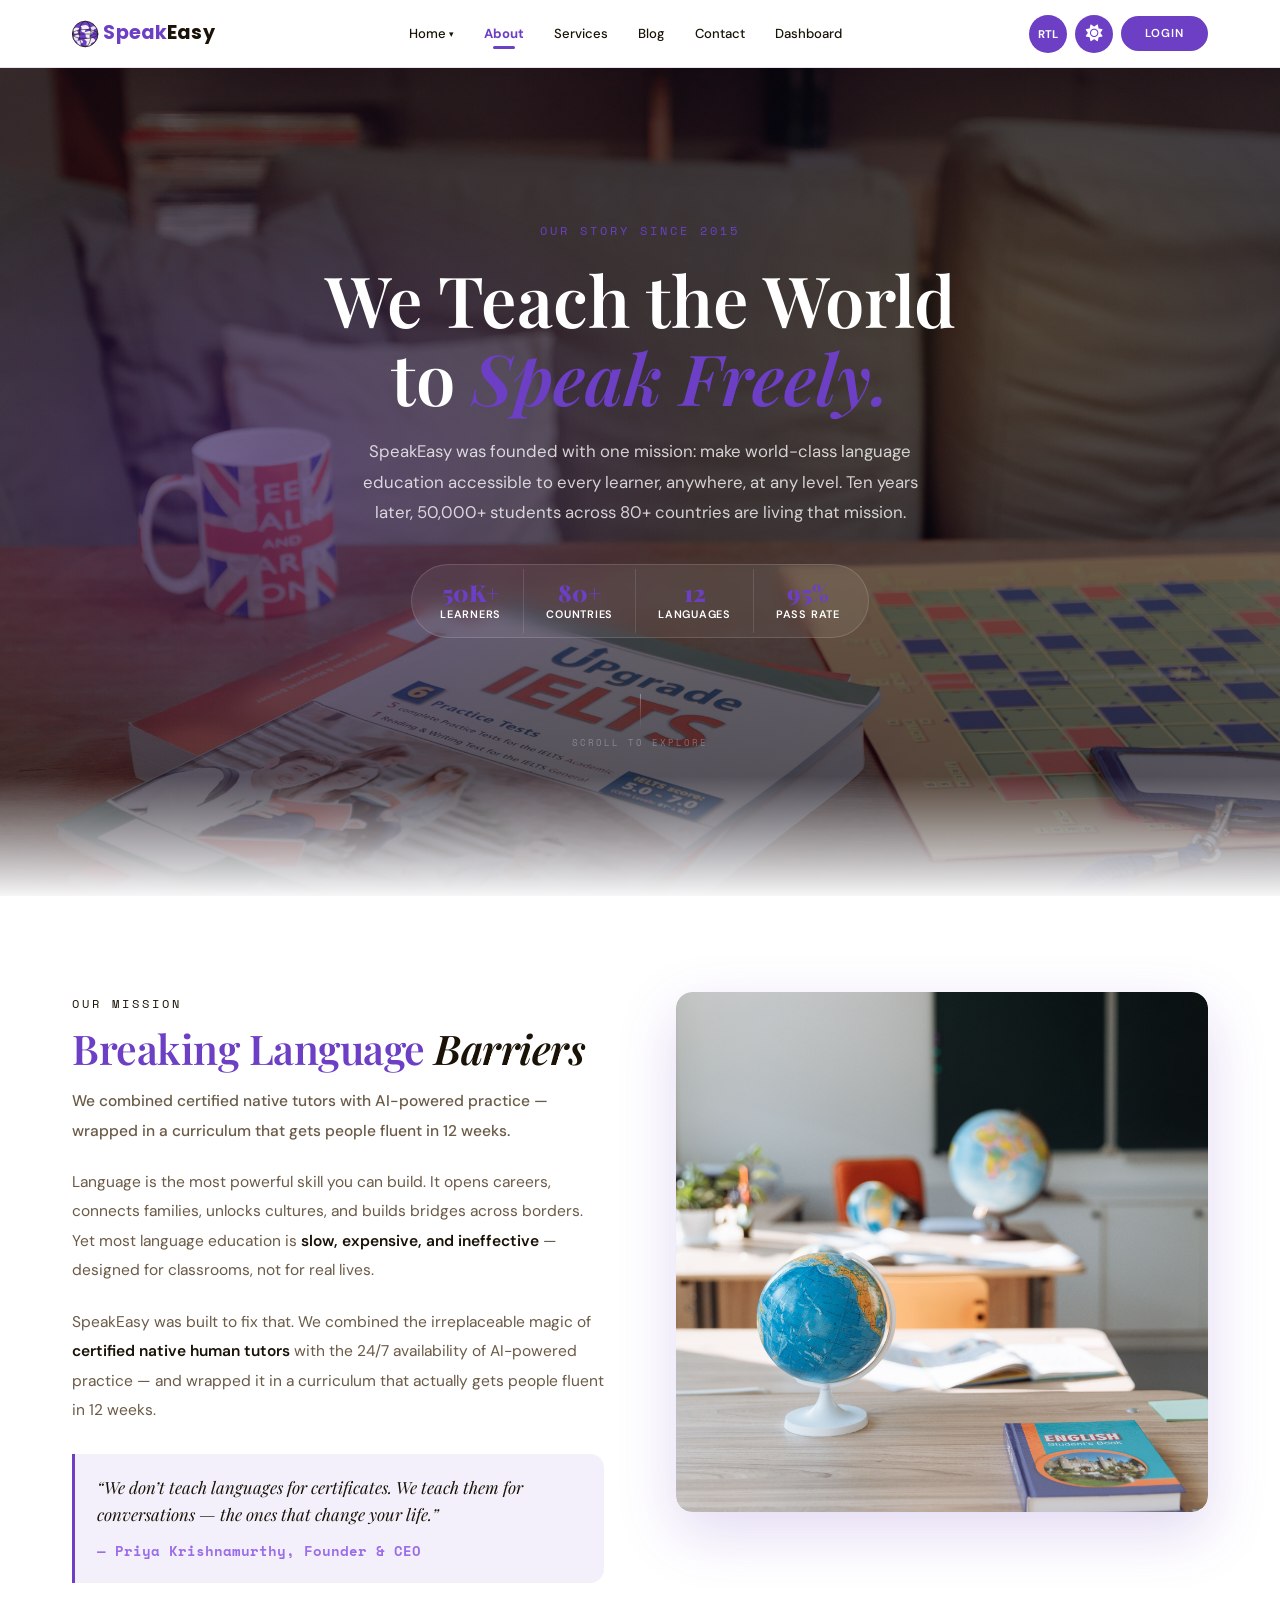
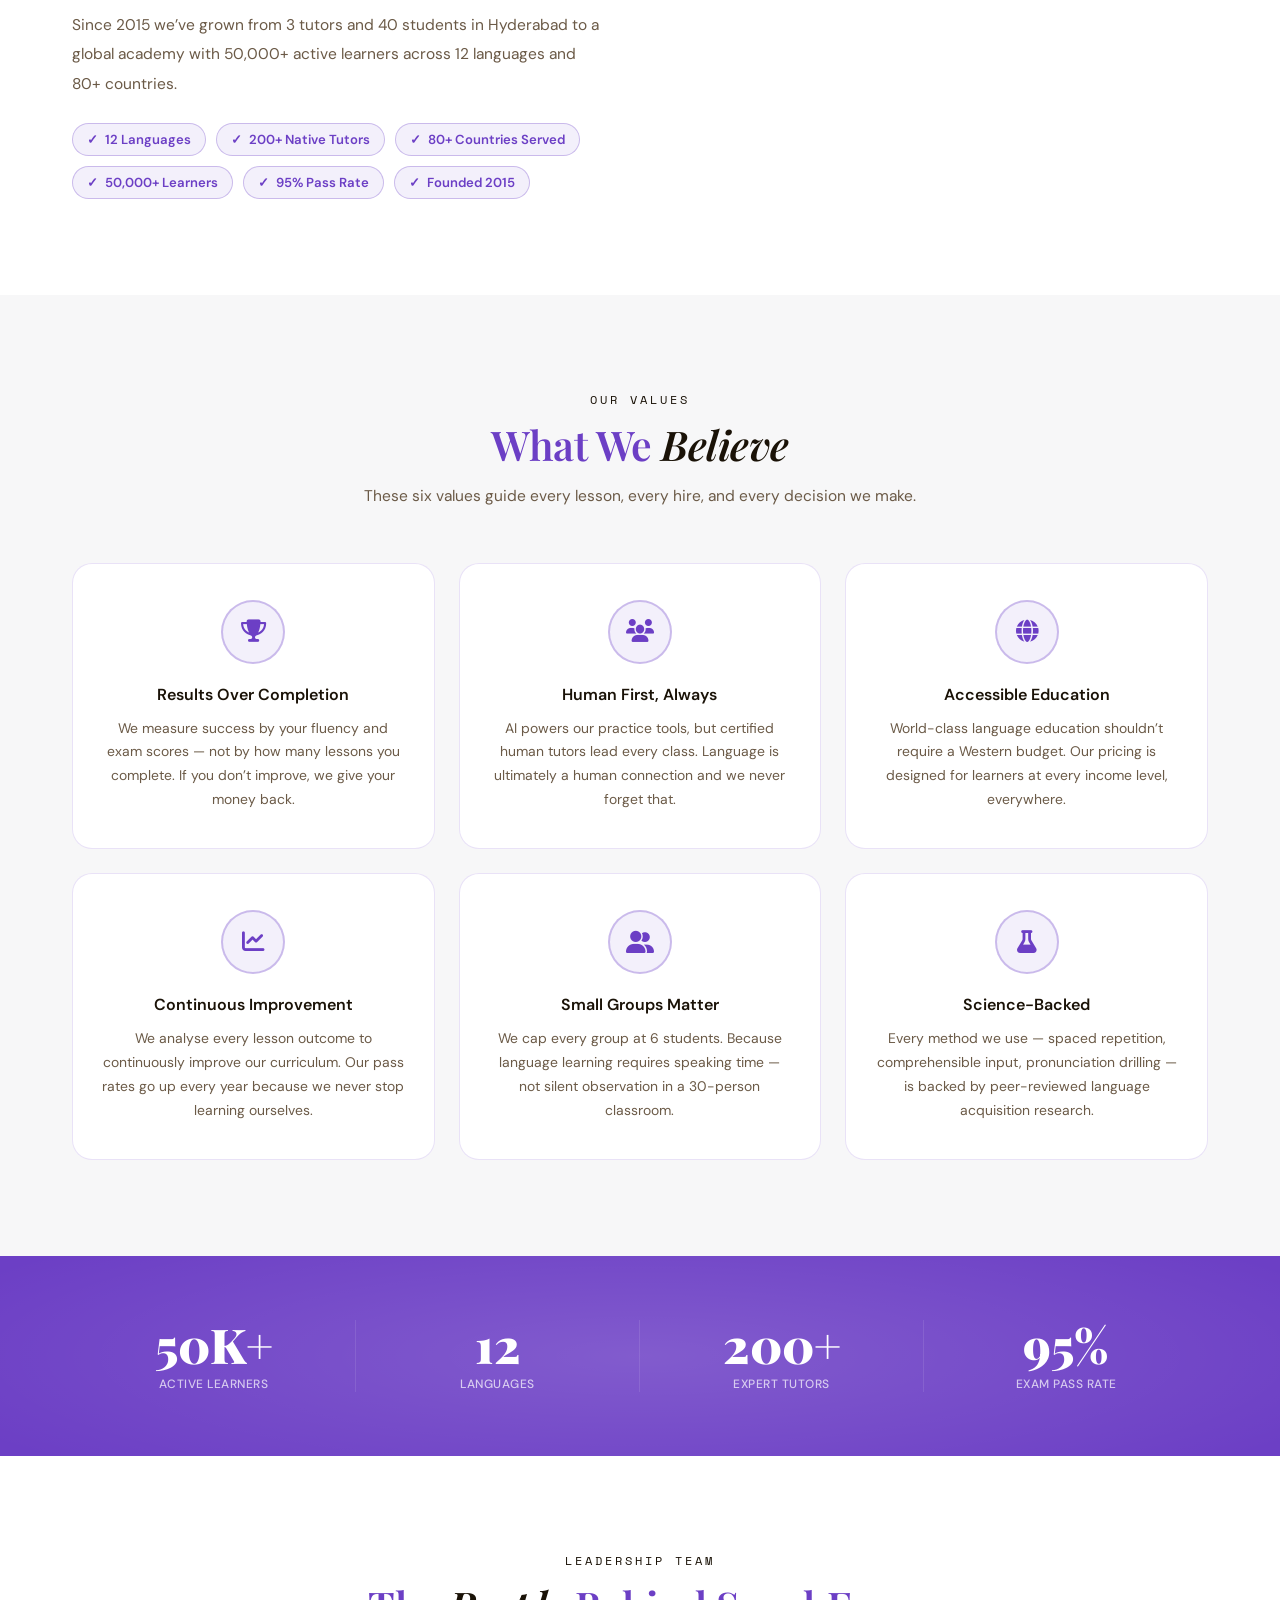
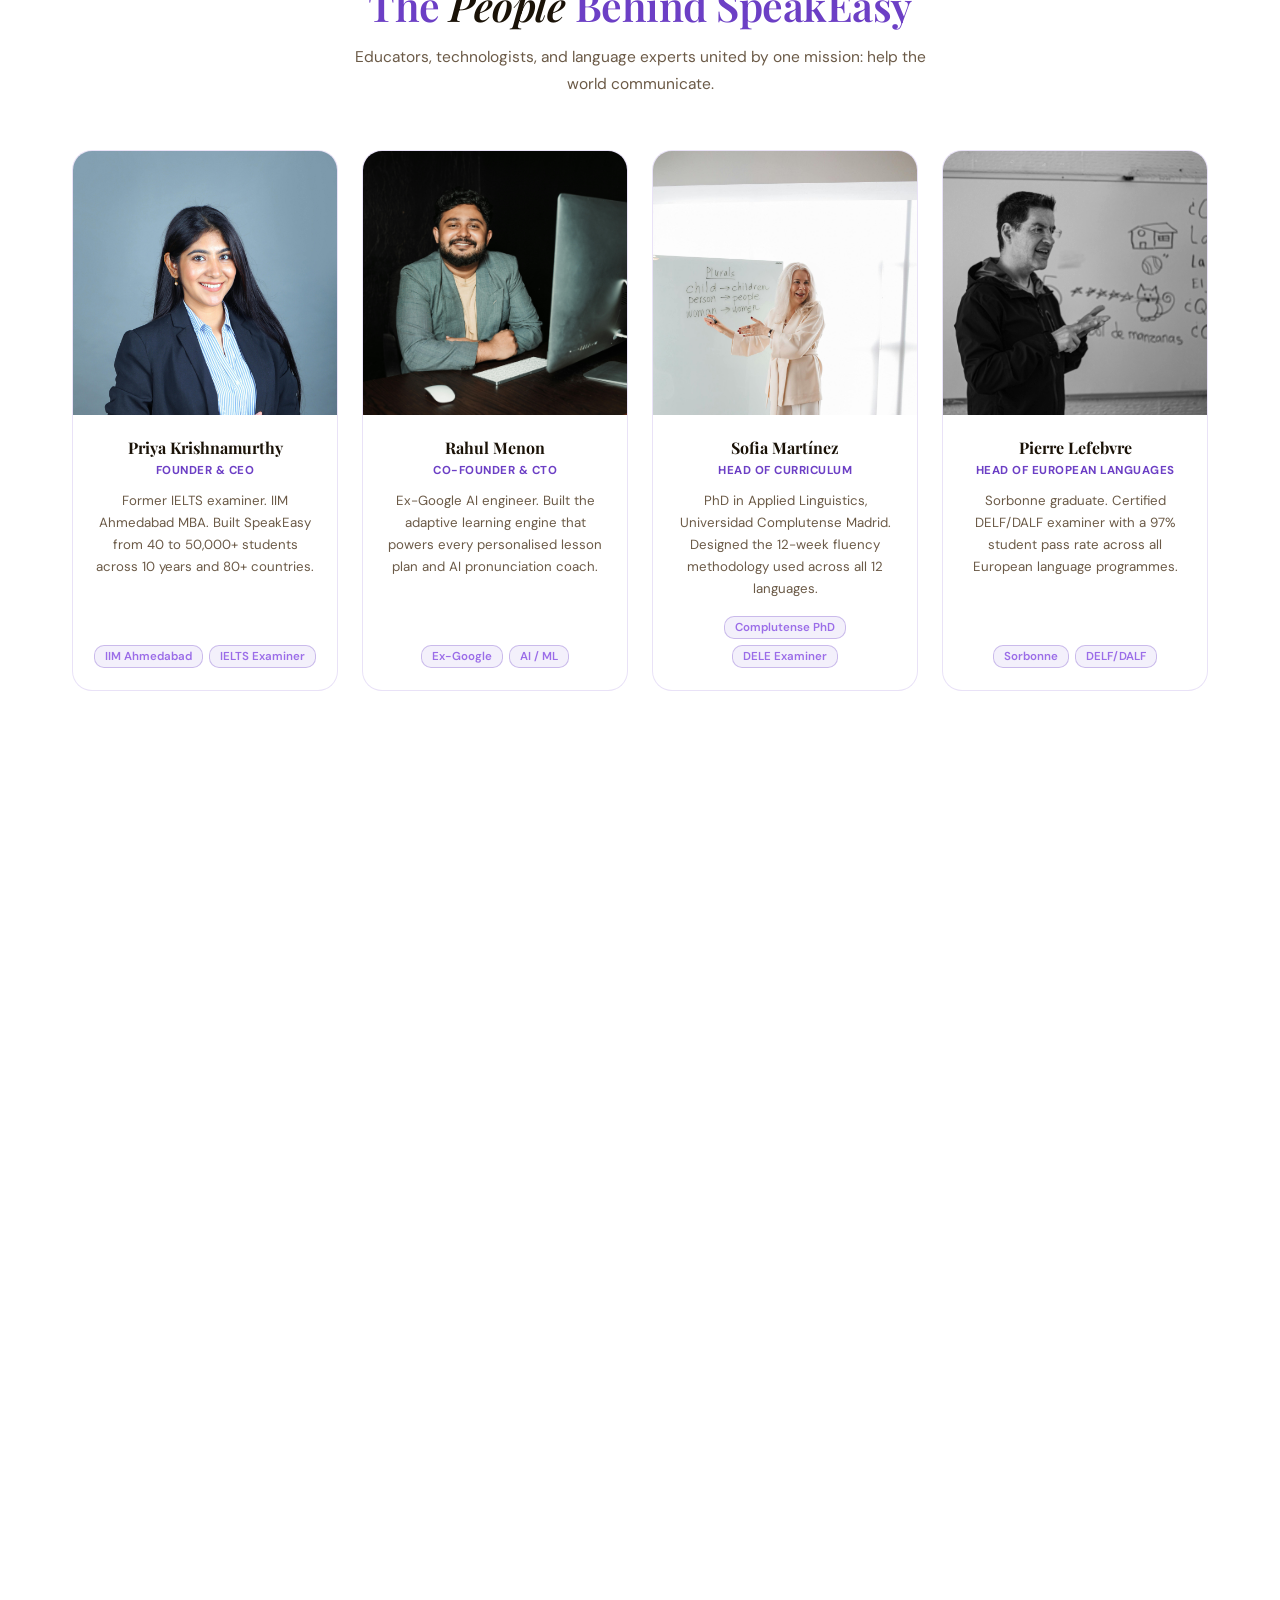
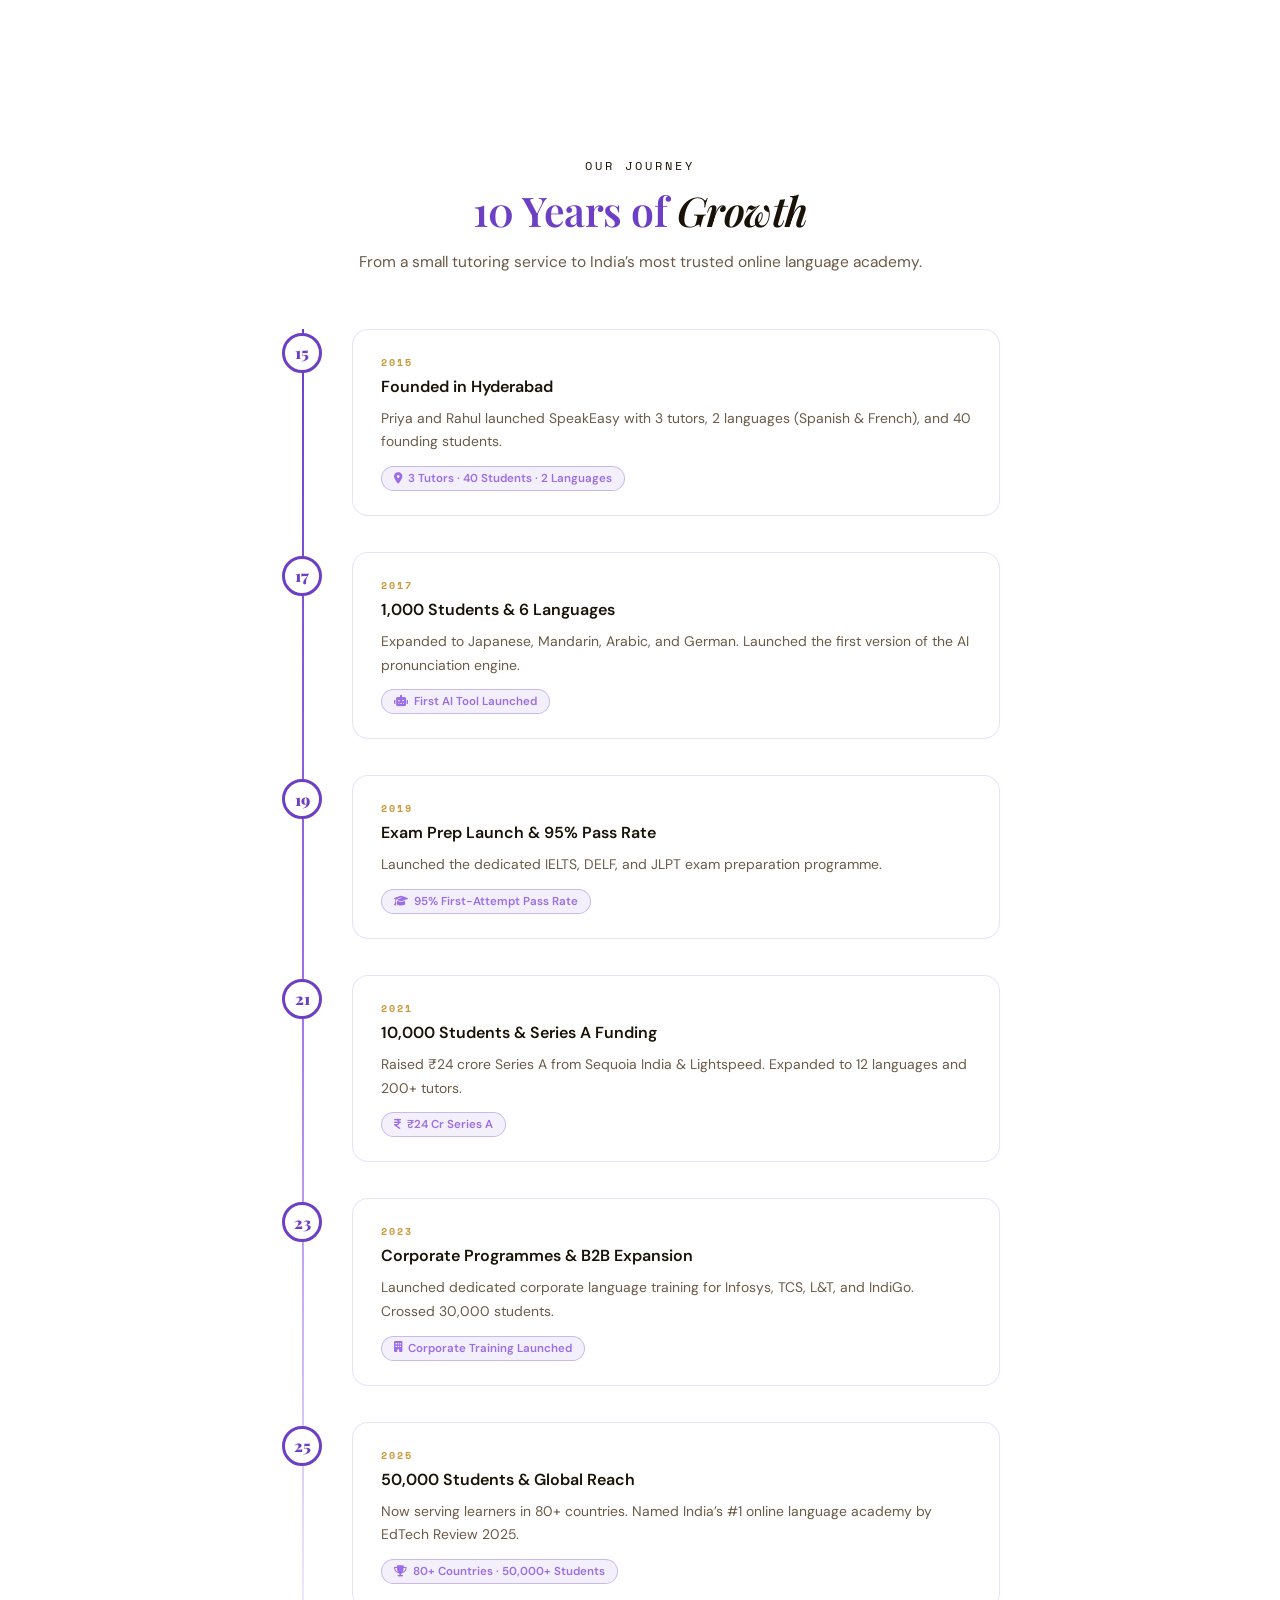
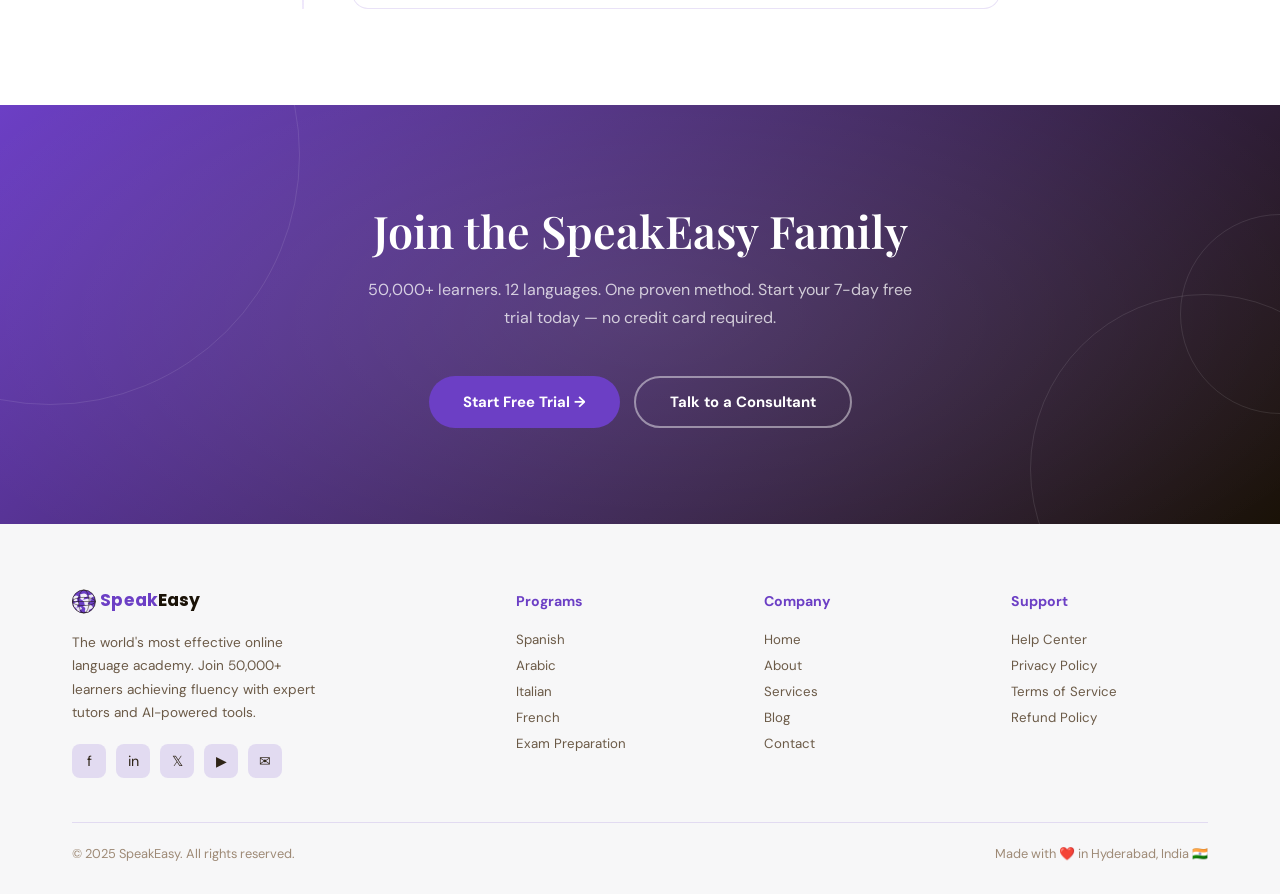
==== commit e5760bd8: "initial-commit" ====
--- a/about.html
+++ b/about.html
@@ -40,14 +40,14 @@
     </svg>
   </a>
   <ul class="nav-links">
-    <li class="dropdown active">
+    <li class="dropdown">
       <a href="index.html"><span class="nav-link-text">Home </span><span class="dropdown-caret">▾</span></a>
       <div class="dropdown-menu">
-        <a href="index.html"class="active">Home 1</a>
+        <a href="index.html">Home 1</a>
         <a href="home2.html">Home 2</a>
       </div>
     </li>
-    <li><a href="about.html"><span class="nav-link-text">About</span></a></li>
+    <li><a href="about.html"class="active"><span class="nav-link-text">About</span></a></li>
     <li><a href="services.html"><span class="nav-link-text">Services</span></a></li>
     <li><a href="blog.html"><span class="nav-link-text">Blog</span></a></li>
     <li><a href="contact.html"><span class="nav-link-text">Contact</span></a></li>
--- a/css/about.css
+++ b/css/about.css
@@ -51,6 +51,16 @@
 }
 [dir="rtl"] { --tl-slide: -6px; }
 
+/* ── Breakpoint scale used consistently across this file ──
+   mobile:   max-width: 639px
+   tablet:   min-width: 640px  and max-width: 1023px
+   laptop:   min-width: 1024px and max-width: 1279px
+   desktop:  min-width: 1280px
+*/
+@media (min-width:1024px) and (max-width:1279px) { :root { --side:40px; } }
+@media (min-width:640px)  and (max-width:1023px) { :root { --side:24px; } }
+@media (max-width:639px)                         { :root { --side:16px; } }
+
 /* ── Reset ── */
 *, *::before, *::after { margin: 0; padding: 0; box-sizing: border-box; }
 html { scroll-behavior: smooth; }
@@ -77,7 +87,7 @@
   position:fixed; top:0; left:0; right:0; z-index:1000;
   height:var(--nav-h);
   display:flex; align-items:center; justify-content:space-between;
-  padding:0 var(--side-pad);
+  padding:0 var(--side);
   background:var(--bg); backdrop-filter:blur(14px);
   border-bottom:1px solid var(--border);
   transition:background .4s, border-color .4s; overflow:visible;
@@ -97,8 +107,19 @@
   height: 30px;
   width: auto;
   display: block;
+  direction: ltr;      /* logo wordmark/icon must never mirror with page RTL */
+  unicode-bidi: bidi-override;
 }
 .logo span { color:var(--secondary); }
+
+/* body[dir="rtl"] sets direction:rtl which inherits into the inline SVG and
+   flips the <text> glyph-run direction inside the logo's viewBox — pin it
+   back to LTR explicitly so the wordmark renders correctly in both modes. */
+body[dir="rtl"] .logo svg,
+body[dir="rtl"] .logo svg text {
+  direction: ltr;
+  unicode-bidi: bidi-override;
+}
 
 /* Easy text defaults to ink in light mode, switches to white in dark mode */
 .logo-easy-text { fill: var(--ink); transition: fill .4s; }
@@ -142,7 +163,7 @@
   height: 2.5px;
   margin-top: 4px;
   border-radius: 2px;
-  background: var(--gradient);
+  background: var(--primary);
   transform: translateX(-50%);
 }
 .nav-links > li > a.active:hover,
@@ -151,7 +172,7 @@
   color: var(--primary);
 }
 .nav-links > li > a.active:hover .nav-link-text::after,
-.nav-links > .dropdown.active > a:hover .nav-link-text::after { background: var(--gradient); }
+.nav-links > .dropdown.active > a:hover .nav-link-text::after { background: var(--primary); }
 
 /* Active item inside an open dropdown menu */
 .dropdown-menu a.active {
@@ -175,7 +196,7 @@
 .mobile-only-item { display:none !important; }
 .nav-icons { display:flex; align-items:center; gap:8px; flex-shrink:0; }
 
-/* theme + rtl toggles — same circular shape/behaviour as dashboard.html */
+/* theme + rtl toggles — same circular shape/behaviour, sized identically by default */
 .theme-toggle {
   width:38px; height:38px; min-width:38px; border-radius:50%;
   border:1.5px solid var(--border); background:var(--primary); color:#fff;
@@ -186,14 +207,26 @@
 .theme-toggle:hover { background:var(--gradient); }
 
 .rtl-toggle {
-  width:38px; height:38px; min-width:35px; border-radius:50%;
+  width:38px; height:38px; min-width:38px; border-radius:50%;
   border:1.5px solid var(--border-a); background:var(--primary); color:#fff;
   font-family:'DM Sans',sans-serif; font-size:0.7rem; font-weight:700; cursor:pointer;
   display:flex; align-items:center; justify-content:center;
-  transition:background .2s; padding:0;
+  transition:background .2s, transform .2s; padding:0;
 }
 .rtl-toggle:hover { background:var(--gradient); }
-body[dir="rtl"] .rtl-toggle { background:var(--gradient); }
+
+/* RTL toggle reflects the *current direction state*, not just a hover style —
+   gradient fill + a subtle flip animation so it's obvious the toggle is "on". */
+body[dir="rtl"] .rtl-toggle {
+  background: var(--gradient);
+  transform: scaleX(-1);
+}
+/* keep the label glyph readable (un-mirror the text inside the mirrored button) */
+body[dir="rtl"] .rtl-toggle span,
+body[dir="rtl"] .rtl-toggle #rtlLabel {
+  display: inline-block;
+  transform: scaleX(-1);
+}
 
 .login-btn {
   display:inline-flex; align-items:center; justify-content:center;
@@ -218,6 +251,7 @@
 }
 .mobile-login-btn:hover { opacity:.88; }
 
+/* ── Desktop: > 1280px ── */
 @media (min-width:1280px) {
   nav { padding:0 72px; }
   .hamburger        { display:none !important; }
@@ -225,6 +259,7 @@
   .mobile-only-item { display:none !important; }
   .nav-links        { display:flex !important; }
 }
+/* ── Laptop: 1024px – 1279px ── */
 @media (min-width:1024px) and (max-width:1279px) {
   nav { padding:0 36px; }
   .logo svg { height: 29px; }
@@ -236,6 +271,7 @@
   .mobile-only-item { display:none !important; }
   .nav-links        { display:flex !important; }
 }
+/* ── Tablet: 640px – 1023px ── */
 @media (min-width:640px) and (max-width:1023px) {
   nav { padding:0 24px; }
   .logo svg { height: 27px; }
@@ -246,6 +282,7 @@
   .nav-icons   { gap:10px; margin-left:auto; }
   .theme-toggle,.rtl-toggle { width:36px; height:36px; min-width:36px; }
 }
+/* ── Mobile: < 640px ── */
 @media (max-width:639px) {
   nav { padding:0 12px; }
   .nav-links   { display:none; }
@@ -256,6 +293,7 @@
   .theme-toggle { width:30px; height:30px; min-width:30px; font-size:.85rem; }
   .rtl-toggle   { width:30px; height:30px; min-width:30px; font-size:0.6rem; }
 }
+/* ── Shared mobile-menu rules: < 1024px (tablet + mobile) ── */
 @media (max-width:1023px) {
   html,body { overflow-x:hidden; }
   .nav-links.open {
@@ -315,6 +353,13 @@
   .nav-links.open .mobile-only-item:first-of-type { margin-top:10px; padding-top:10px; border-top:1px solid var(--border); }
 }
 
+/* ── RTL: keep icon row visually mirrored, not just text-direction-flipped ──
+   Without this, the hamburger/theme/rtl buttons stay in LTR order on the
+   right side while everything else mirrors. The .logo is intentionally left
+   untouched here — reversing the whole nav previously dragged the logo into
+   the mirror and broke its rendering, so only the icon cluster mirrors. */
+body[dir="rtl"] nav .nav-icons { flex-direction: row-reverse; margin-left:0; margin-right:0; }
+body[dir="rtl"] .hamburger { align-items: flex-end; }
 
 
 
@@ -332,7 +377,7 @@
       rgba(10, 8, 20, 0.55) 50%,
       rgba(10, 8, 20, 0.72) 100%
     ),
-    url('Images/about-\ img.jpg') center center / cover no-repeat;
+    url('Images/about.jpg') center center / cover no-repeat;
   display: flex;
   align-items: center;
   justify-content: center;
@@ -425,6 +470,26 @@
   color: rgba(255,255,255,.55);
 }
 
+/* ── Hero responsive ── */
+@media (min-width:1024px) and (max-width:1279px) {
+  .about-hero-inner { padding: 70px 24px 88px; }
+}
+@media (min-width:640px) and (max-width:1023px) {
+  .about-hero        { min-height: 80vh; }
+  .about-hero-inner  { padding: 56px 24px 72px; }
+  .ah-stats          { gap: 0; }
+  .ah-stat           { padding: 10px 16px; }
+}
+@media (max-width:639px) {
+  .about-hero        { min-height: 72vh; }
+  .about-hero-inner  { padding: 44px 16px 56px; }
+  .ah-sub            { font-size: .92rem; }
+  .ah-stats          { padding: 4px; }
+  .ah-stat           { padding: 9px 12px; }
+  .ah-stat-num       { font-size: 1.2rem; }
+  .ah-stat-lbl       { font-size: .6rem; }
+}
+
 /* ═══════════════════════════════════════════════════════
    SECTION HEADER
 ═══════════════════════════════════════════════════════ */
@@ -451,13 +516,20 @@
 .sec-title {
   font-family: 'Playfair Display',serif;
   font-size: clamp(1.9rem,3.2vw,3rem);
-  font-weight: 900; line-height: 1.1; letter-spacing: -.5px;
+  font-weight: 600; line-height: 1.1; letter-spacing: -.5px;
   color: var(--primary); margin-bottom: 16px;
 }
 .sec-title em { color: var(--accent); font-style: italic; }
 .sec-sub {
   font-size: .97rem; color: var(--text-light); line-height: 1.75;
   max-width: 600px; margin-bottom: 0;
+}
+
+@media (min-width:1024px) and (max-width:1279px) { .section { padding: 80px var(--side); } }
+@media (min-width:640px) and (max-width:1023px)  { .section { padding: 64px var(--side); } .sec-header { margin-bottom: 40px; } }
+@media (max-width:639px) {
+  .section      { padding: 48px var(--side); }
+  .sec-header   { margin-bottom: 32px; }
 }
 
 /* ═══════════════════════════════════════════════════════
@@ -522,6 +594,26 @@
 }
 .otag::before { content: '\2713'; font-weight: 900; }
 
+/* ── Mission responsive ──
+   Image card was sticky and unconstrained on small screens — it needs to
+   drop out of the sticky flow and stack above the text once columns collapse. */
+@media (min-width:1024px) and (max-width:1279px) {
+  .mission-grid { gap: 48px; }
+}
+@media (min-width:640px) and (max-width:1023px) {
+  .mission-grid    { grid-template-columns: 1fr; gap: 32px; }
+  .mission-visual  { position: static; order: -1; }
+  .mission-visual img { max-height: 360px; }
+}
+@media (max-width:639px) {
+  .mission-grid    { grid-template-columns: 1fr; gap: 24px; }
+  .mission-visual  { position: static; order: -1; }
+  .mission-visual img { max-height: 260px; }
+  .highlight-box   { padding: 16px 18px; font-size: .95rem; }
+  .outcome-tags    { gap: 8px; }
+  .otag            { font-size: .76rem; padding: 6px 12px; }
+}
+
 /* ═══════════════════════════════════════════════════════
    VALUES
 ═══════════════════════════════════════════════════════ */
@@ -558,6 +650,21 @@
 .val-title { font-weight: 600; font-size: 1rem; color: var(--ink); margin-bottom: 12px; }
 .val-text  { font-size: .87rem; color: var(--text-light); line-height: 1.72; text-align: center; }
 
+/* ── Values responsive ── */
+@media (min-width:1024px) and (max-width:1279px) {
+  .values-grid { gap: 18px; }
+  .val-card    { padding: 30px 22px; }
+}
+@media (min-width:640px) and (max-width:1023px) {
+  .values-grid { grid-template-columns: repeat(2,1fr); gap: 16px; }
+  .val-card    { padding: 26px 20px; }
+}
+@media (max-width:639px) {
+  .values-grid { grid-template-columns: 1fr; gap: 14px; }
+  .val-card    { padding: 24px 20px; }
+  .val-icon    { width: 56px; height: 56px; margin-bottom: 16px; }
+}
+
 /* ═══════════════════════════════════════════════════════
    STATS BAND
 ═══════════════════════════════════════════════════════ */
@@ -579,6 +686,30 @@
 .stat-item:last-child { border-inline-end: none; }
 .stat-num   { font-family: 'Playfair Display',serif; font-size: 3rem; font-weight: 900; color: #fff; line-height: 1; margin-bottom: 8px; }
 .stat-label { font-size: .75rem; color: rgba(255,255,255,.7); text-transform: uppercase; letter-spacing: .5px; font-weight: 500; }
+
+/* ── Stats band responsive ── */
+@media (min-width:1024px) and (max-width:1279px) {
+  .stats-band { padding: 52px var(--side); }
+  .stat-num   { font-size: 2.5rem; }
+}
+@media (min-width:640px) and (max-width:1023px) {
+  .stats-band { grid-template-columns: repeat(2,1fr); padding: 44px var(--side); row-gap: 32px; }
+  .stat-item:nth-child(2) { border-inline-end: none; }
+  .stat-item:nth-child(3),
+  .stat-item:nth-child(4) { border-top: 1px solid rgba(255,255,255,.1); padding-top: 24px; }
+  .stat-item:nth-child(4) { border-inline-end: none; }
+  .stat-num   { font-size: 2.2rem; }
+}
+@media (max-width:639px) {
+  .stats-band { grid-template-columns: repeat(2,1fr); padding: 32px var(--side); row-gap: 24px; }
+  .stat-item  { padding: 0 10px; }
+  .stat-item:nth-child(2) { border-inline-end: none; }
+  .stat-item:nth-child(3),
+  .stat-item:nth-child(4) { border-top: 1px solid rgba(255,255,255,.1); padding-top: 18px; }
+  .stat-item:nth-child(4) { border-inline-end: none; }
+  .stat-num   { font-size: 1.8rem; }
+  .stat-label { font-size: .68rem; }
+}
 
 /* ═══════════════════════════════════════════════════════
    TEAM
@@ -635,6 +766,19 @@
 .tc-tags { display: flex; flex-wrap: wrap; gap: 6px; justify-content: center; margin-top: 16px; width: 100%; }
 .tc-tag  { background: var(--accent-soft); border: 1px solid var(--border-a); color: var(--accent); font-size: .72rem; font-weight: 600; padding: 3px 10px; border-radius: 10px; white-space: nowrap; }
 
+/* ── Team responsive ── */
+@media (min-width:1024px) and (max-width:1279px) {
+  .team-grid { gap: 18px; }
+}
+@media (min-width:640px) and (max-width:1023px) {
+  .team-grid { grid-template-columns: repeat(2,1fr); gap: 18px; }
+  .tc-body   { padding: 18px 16px; }
+}
+@media (max-width:639px) {
+  .team-grid { grid-template-columns: 1fr; gap: 16px; max-width: 360px; margin: 0 auto; }
+  .tc-body   { padding: 18px 16px; }
+}
+
 /* ═══════════════════════════════════════════════════════
    FEATURES
 ═══════════════════════════════════════════════════════ */
@@ -657,6 +801,17 @@
 .feat-title { font-weight: 600; font-size: .92rem; margin-bottom: 5px; color: var(--ink); }
 .feat-text  { font-size: .85rem; color: var(--text-light); line-height: 1.65; }
 
+/* ── Features responsive ── */
+@media (min-width:640px) and (max-width:1023px) {
+  .features-grid { gap: 14px; }
+  .feat-item     { padding: 18px 16px; }
+}
+@media (max-width:639px) {
+  .features-grid { grid-template-columns: 1fr; gap: 12px; }
+  .feat-item     { padding: 16px; gap: 12px; }
+  .feat-icon     { width: 40px; height: 40px; min-width: 40px; font-size: 1rem; }
+}
+
 /* ═══════════════════════════════════════════════════════
    TIMELINE
 ═══════════════════════════════════════════════════════ */
@@ -685,7 +840,7 @@
 .tl-item:last-child { margin-bottom: 0; }
 .tl-dot {
   position: absolute;
-  inset-inline-start: -50px;
+  inset-inline-start: -70px;
   top: 4px;
   width: 40px; height: 40px; border-radius: 50%;
   background: var(--bg-card); border: 3px solid var(--primary);
@@ -715,6 +870,24 @@
   border: 1px solid var(--border-a);
 }
 .tl-badge i { font-size: .7rem; }
+
+/* ── Timeline responsive — the fixed 72px indent overruns on narrow screens ── */
+@media (min-width:640px) and (max-width:1023px) {
+  .timeline-wrap { padding-inline-start: 56px; }
+  .timeline-wrap::before { inset-inline-start: 18px; }
+  .tl-dot        { inset-inline-start: -56px; width: 36px; height: 36px; font-size: .9rem; }
+  .tl-card       { padding: 20px 22px; }
+}
+@media (max-width:639px) {
+  .timeline-wrap { padding-inline-start: 44px; }
+  .timeline-wrap::before { inset-inline-start: 14px; }
+  .tl-dot        { inset-inline-start: -45px; width: 30px; height: 30px; font-size: .78rem; }
+  .tl-item       { margin-bottom: 26px; }
+  .tl-card       { padding: 16px 18px; }
+  .tl-title      { font-size: .92rem; }
+  .tl-text       { font-size: .82rem; }
+  .tl-badge      { font-size: .68rem; padding: 4px 10px; }
+}
 
 /* ═══════════════════════════════════════════════════════
    CTA
@@ -741,12 +914,28 @@
 .btn-outline-white { background: transparent; color: #fff; border: 2px solid rgba(255,255,255,.45); }
 .btn-outline-white:hover { border-color: #fff; transform: translateY(-2px); }
 
+/* ── CTA responsive ── */
+@media (min-width:1024px) and (max-width:1279px) { .cta-section { padding: 80px var(--side); } }
+@media (min-width:640px) and (max-width:1023px) {
+  .cta-section { padding: 64px var(--side); }
+  .cta-sub     { margin-bottom: 32px; }
+}
+@media (max-width:639px) {
+  .cta-section { padding: 48px var(--side); }
+  .cta-sub     { font-size: .9rem; margin-bottom: 28px; }
+  .cta-btns    { gap: 10px; }
+  .btn         { padding: 12px 26px; font-size: .85rem; width: 100%; justify-content: center; }
+  .cta-ring:nth-child(1) { width: 320px; height: 320px; top: -140px; left: -140px; }
+  .cta-ring:nth-child(2) { width: 220px; height: 220px; bottom: -80px; right: -70px; }
+  .cta-ring:nth-child(3) { display: none; }
+}
+
 /* ═══════════════════════════════════════════════════════
    FOOTER
 ═══════════════════════════════════════════════════════ */
 footer {
   background: var(--bg-section); color: var(--text-main);
-  padding: 64px var(--side-pad) 32px; transition: background .4s;
+  padding: 64px var(--side) 32px; transition: background .4s;
 }
 .footer-grid {
   display: grid; grid-template-columns: 2fr 1fr 1fr 1fr;
@@ -774,27 +963,45 @@
   font-size: 0.8rem; color: var(--gray); flex-wrap: wrap; gap: 10px;
 }
 
+/* ── Laptop: 1024px – 1279px ── */
 @media (min-width:1024px) and (max-width:1279px) {
   footer { padding: 56px 40px 28px; }
   .footer-grid { gap: 36px; }
   .footer-desc { max-width: 220px; }
 }
+
+/* ── Tablet: 640px – 1023px — centered footer ── */
 @media (min-width:640px) and (max-width:1023px) {
-  footer { padding: 52px 24px 24px; }
-  .footer-grid { grid-template-columns: 1fr 1fr 1fr; gap: 28px; margin-bottom: 36px; }
-  .footer-brand { grid-column: 1 / -1; }
-  .footer-desc  { max-width: 100%; }
-  .footer-bottom { flex-direction: column; gap: 10px; text-align: center; }
-}
-@media (max-width:639px) {
-  footer { padding: 40px 16px 18px; }
-  .footer-grid { grid-template-columns: 1fr; gap: 24px; margin-bottom: 32px; }
-  .footer-desc  { max-width: 100%; }
-  .footer-col h5 { margin-bottom: 12px; }
-  .footer-col a  { font-size: .79rem; }
+  footer { padding: 52px 24px 24px; text-align: center; }
+  .footer-grid {
+    grid-template-columns: 1fr 1fr 1fr;
+    gap: 28px; margin-bottom: 36px;
+    justify-items: center; text-align: center;
+  }
+  .footer-brand { grid-column: 1 / -1; display: flex; flex-direction: column; align-items: center; }
+  .footer-brand .logo { justify-content: center; }
+  .footer-desc  { max-width: 420px; margin: 0 auto; text-align: center; }
+  .social-links { justify-content: center; }
+  .footer-col   { display: flex; flex-direction: column; align-items: center; }
+  .footer-col h5 { justify-content: center; }
+  .footer-bottom { flex-direction: column; gap: 10px; text-align: center; justify-content: center; }
+}
+
+/* ── Mobile: < 640px — centered footer ── */
+@media (max-width:639px) {
+  footer { padding: 40px 16px 18px; text-align: center; }
+  .footer-grid {
+    grid-template-columns: 1fr;
+    gap: 24px; margin-bottom: 32px;
+    justify-items: center; text-align: center;
+  }
+  .footer-brand { display: flex; flex-direction: column; align-items: center; }
+  .footer-brand .logo { justify-content: center; }
+  .footer-desc  { max-width: 100%; margin: 0 auto; text-align: center; }
+  .footer-col   { display: flex; flex-direction: column; align-items: center; }
+  .footer-col h5 { margin-bottom: 12px; justify-content: center; }
+  .footer-col a  { font-size: .79rem; text-align: center; }
   .social-links  { justify-content: center; gap: 8px; }
   .social-btn    { width: 30px; height: 30px; }
-  .footer-bottom { flex-direction: column; gap: 10px; text-align: center; font-size: .74rem; padding-top: 16px; }
-}
-
-
+  .footer-bottom { flex-direction: column; gap: 10px; text-align: center; justify-content: center; font-size: .74rem; padding-top: 16px; }
+}
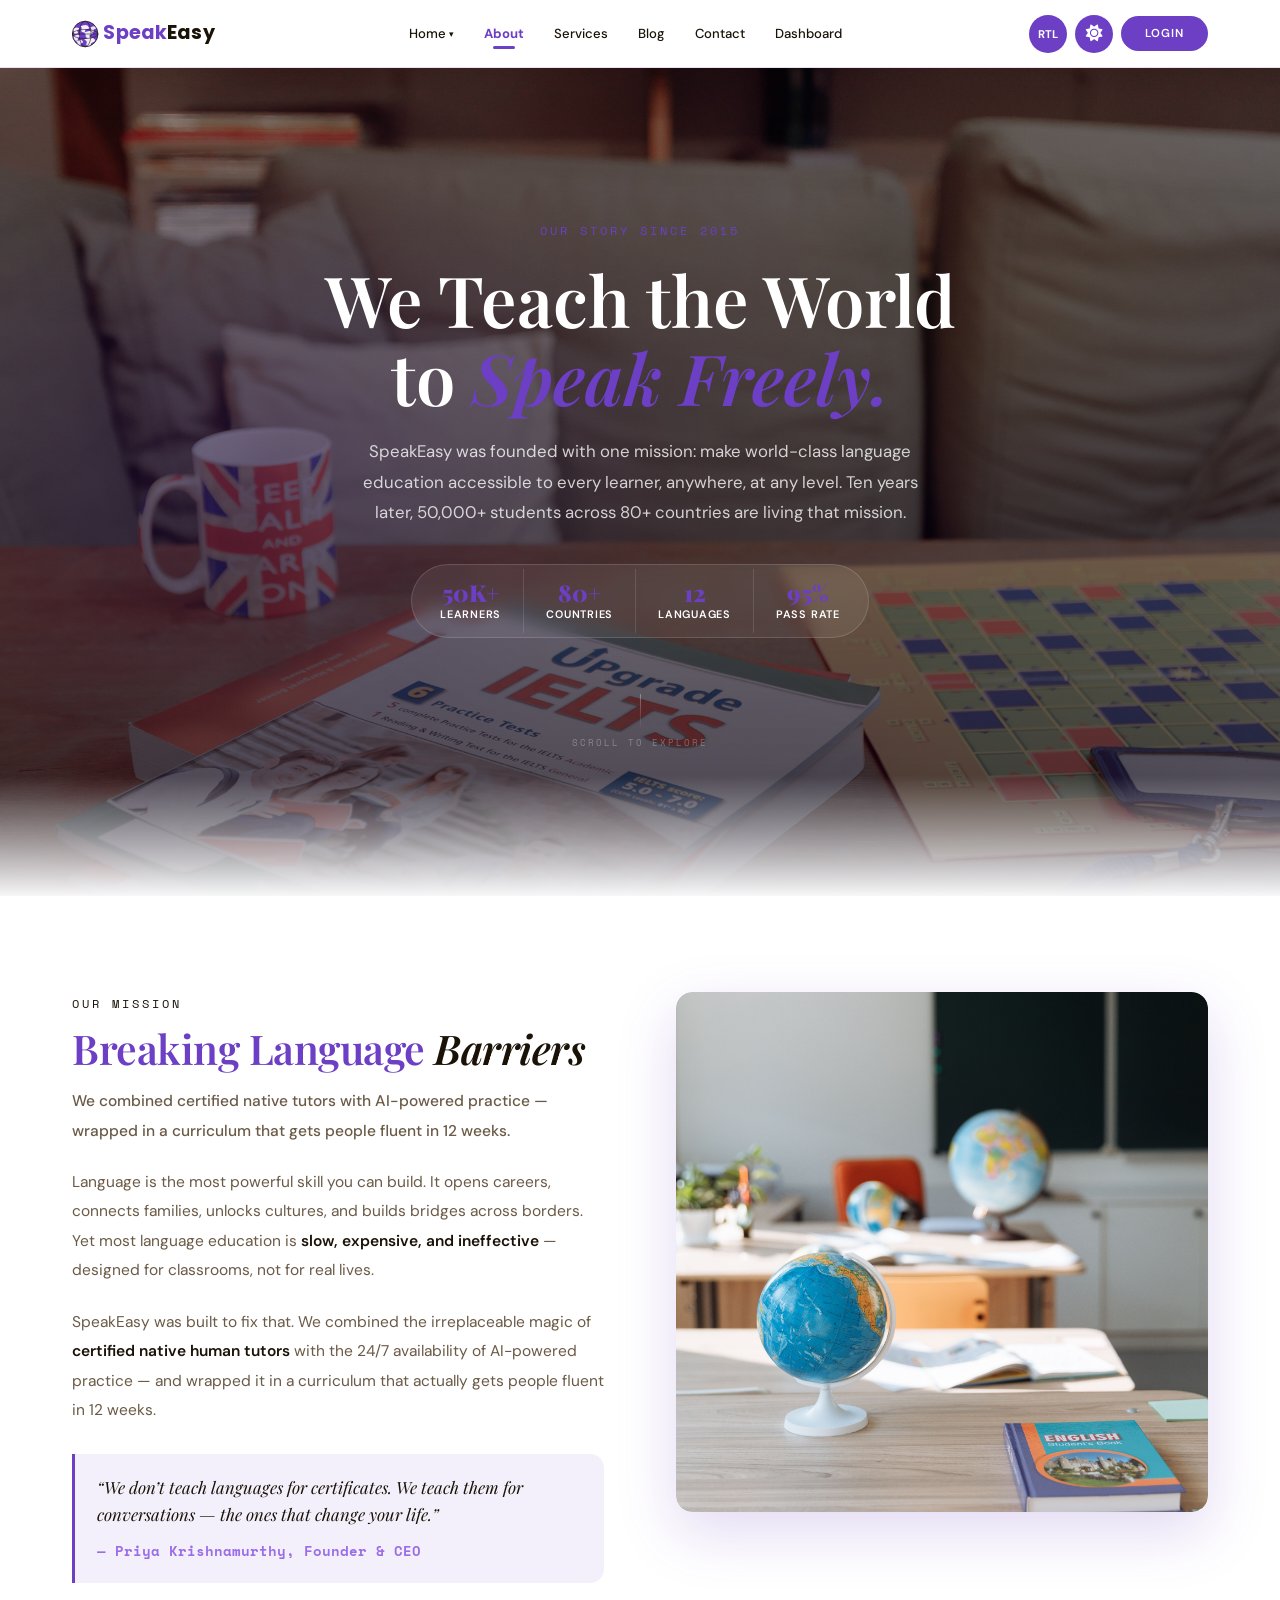
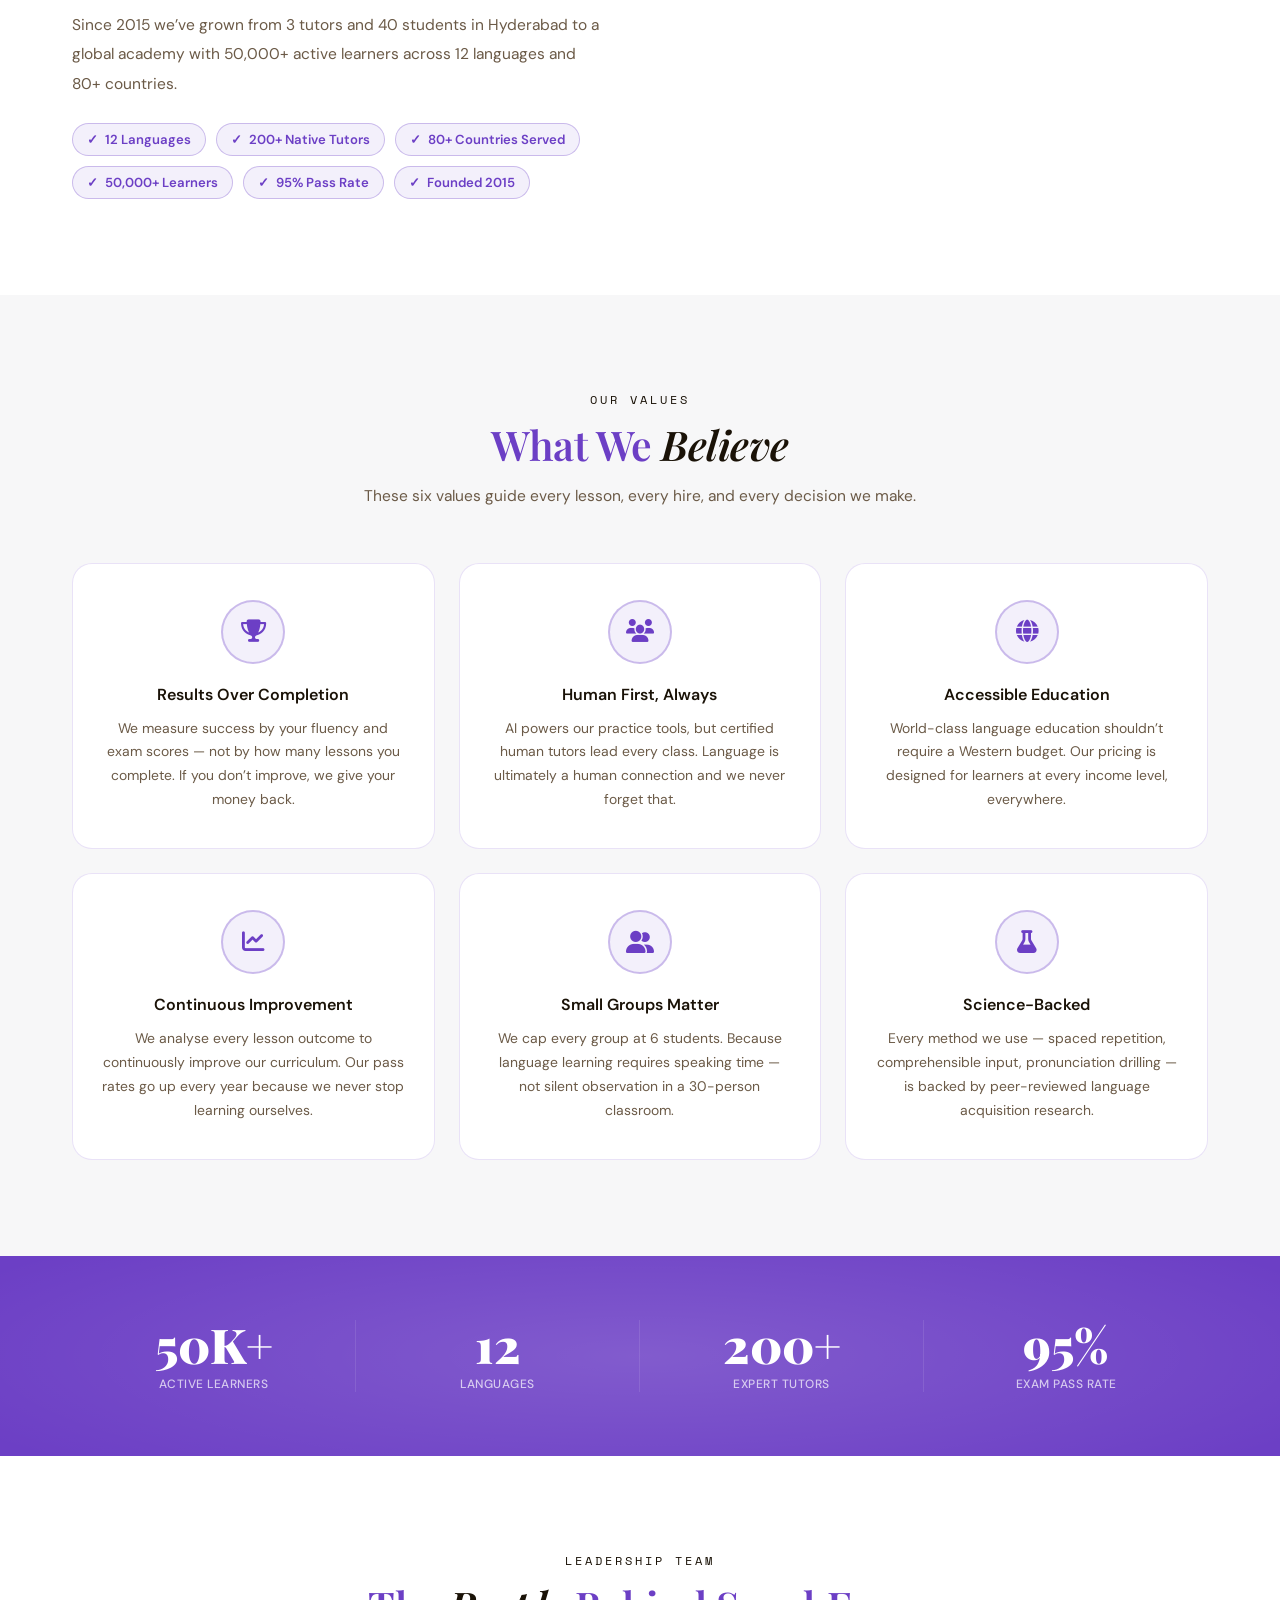
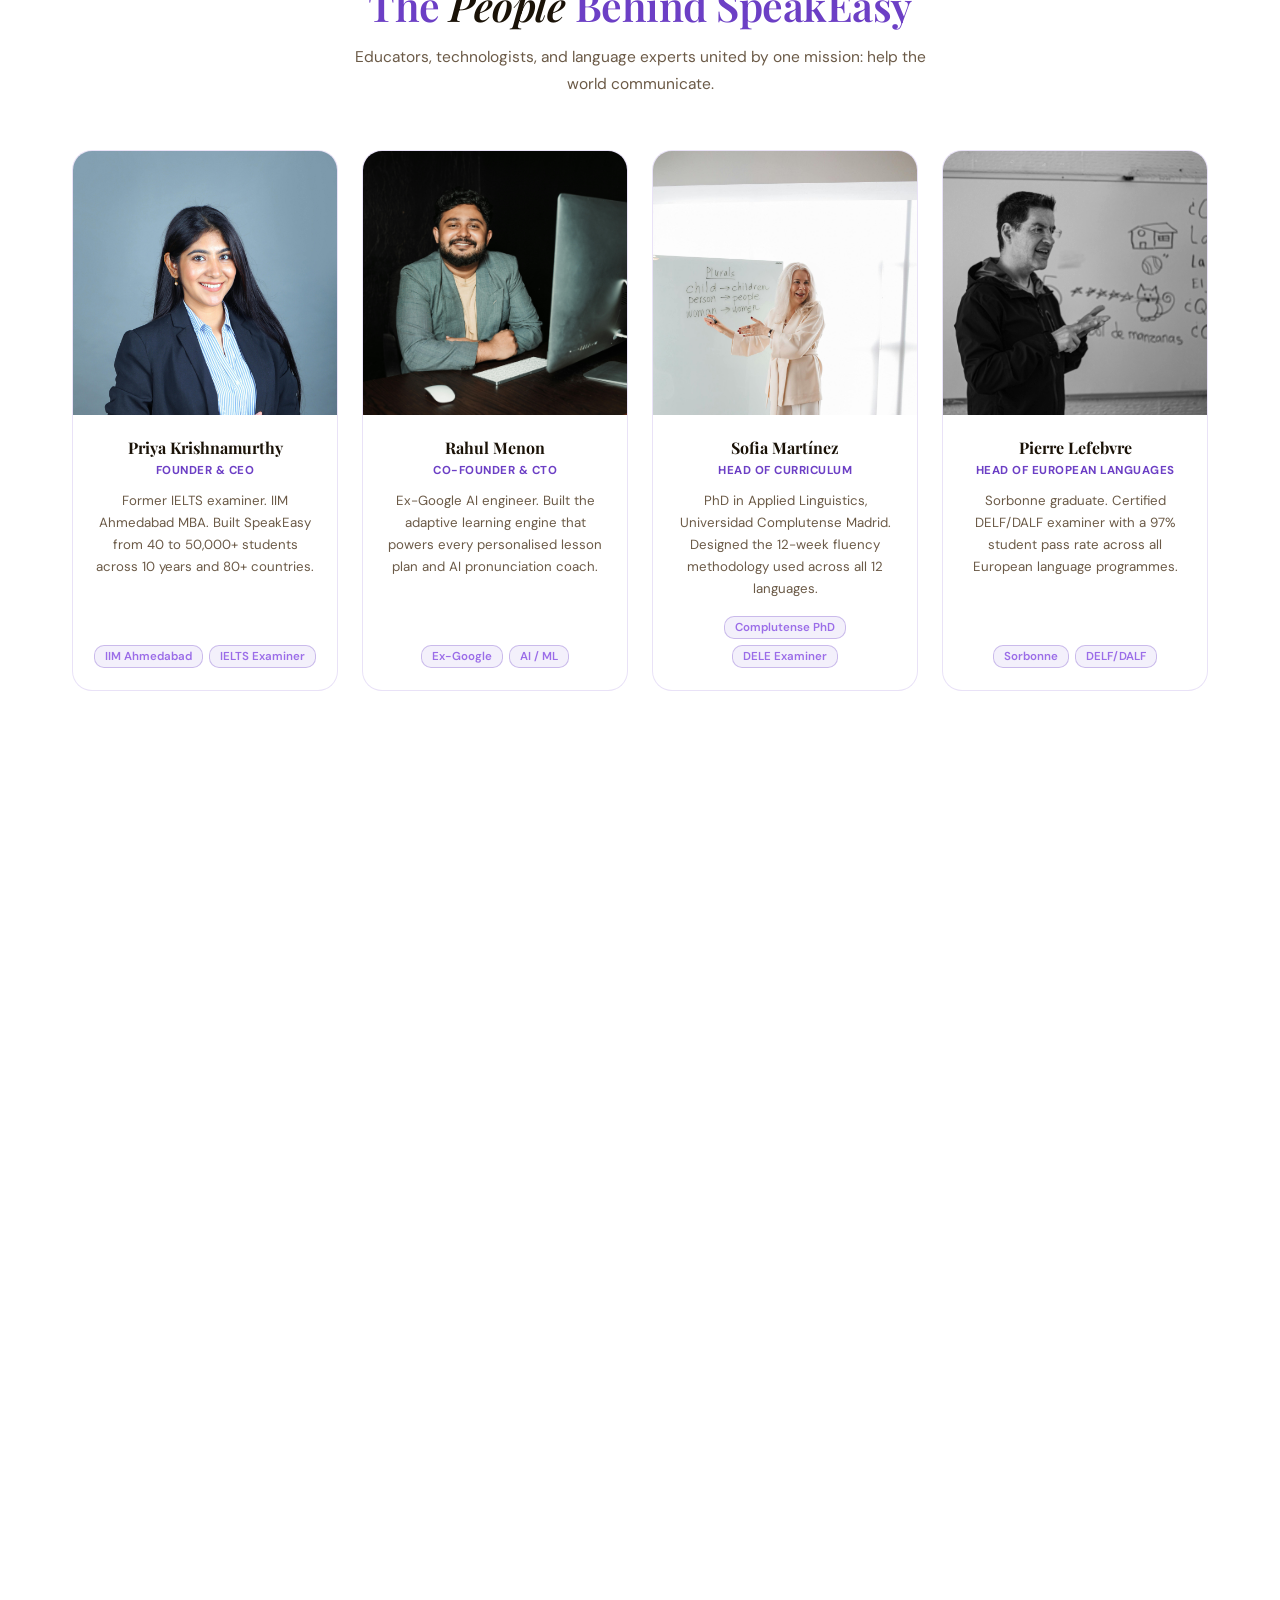
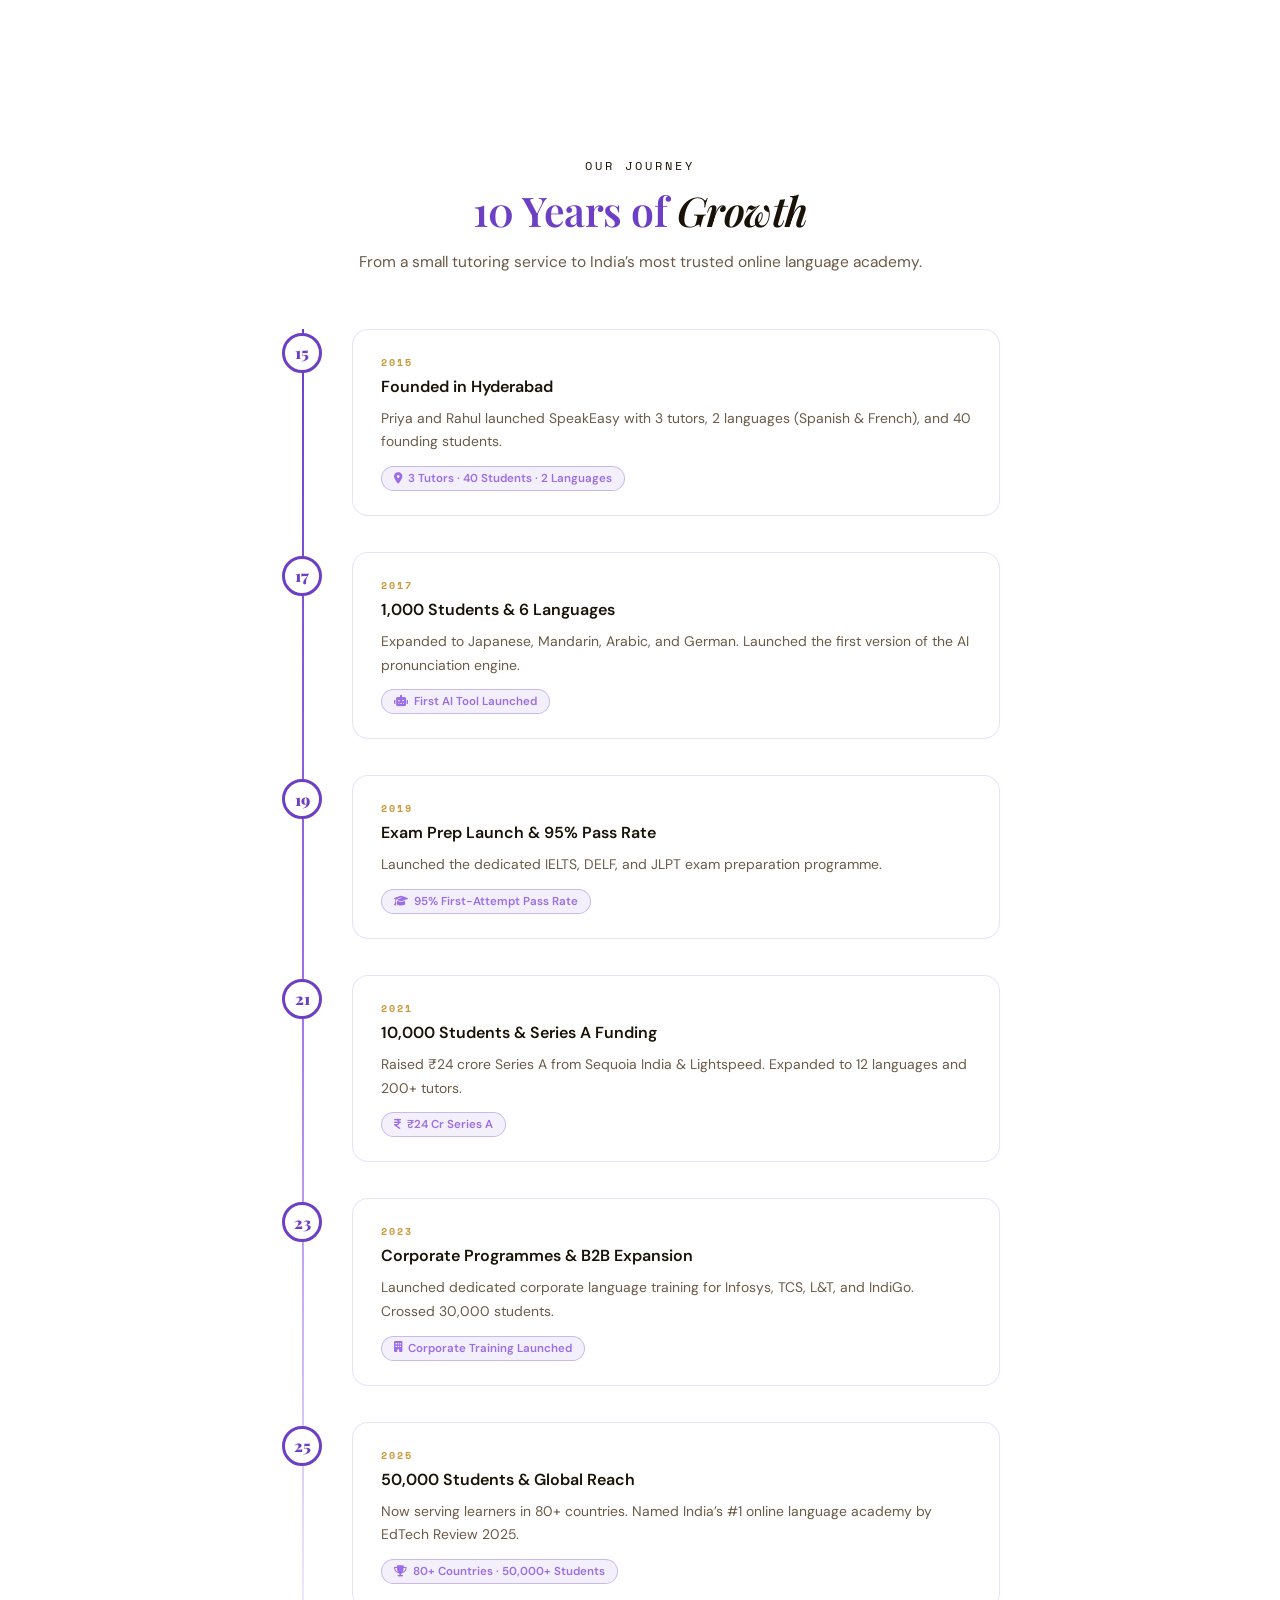
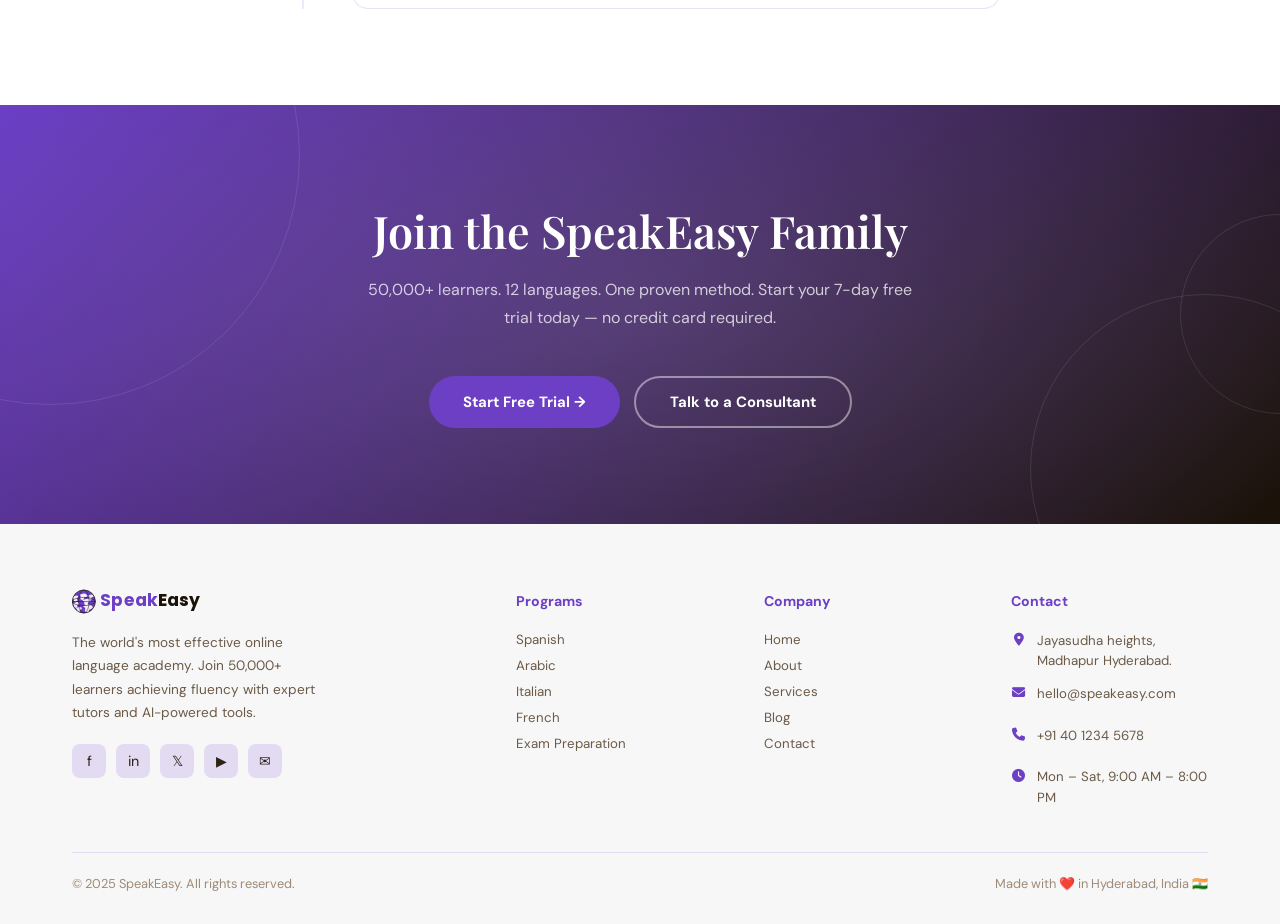
==== commit fbcfa898: "initial commit" ====
--- a/about.html
+++ b/about.html
@@ -329,6 +329,7 @@
 </section>
 
 <!-- FOOTER -->
+
 <footer>
   <div class="footer-grid">
     <div class="footer-brand">
@@ -370,14 +371,31 @@
     </div>
     <div class="footer-col"><h5>Programs</h5><a href="section-details.html">Spanish</a><a href="section-details1.html">Arabic</a><a href="section-details2.html">Italian</a><a href="service-details4.html">French</a><a href="section-details3.html">Exam Preparation</a></div>
     <div class="footer-col"><h5>Company</h5><a href="index.html">Home</a><a href="about.html">About</a><a href="services.html">Services</a><a href="blog.html">Blog</a><a href="contact.html">Contact</a></div>
-    <div class="footer-col"><h5>Support</h5><a href="#">Help Center</a><a href="#">Privacy Policy</a><a href="#">Terms of Service</a><a href="#">Refund Policy</a></div>
+    <div class="footer-col footer-contact">
+      <h5>Contact</h5>
+      <div class="footer-contact-item">
+        <i class="fa-solid fa-location-dot"></i>
+        <span>Jayasudha heights, Madhapur Hyderabad.</span>
+      </div>
+      <div class="footer-contact-item">
+        <i class="fa-solid fa-envelope"></i>
+        <a href="mailto:hello@speakeasy.com">hello@speakeasy.com</a>
+      </div>
+      <div class="footer-contact-item">
+        <i class="fa-solid fa-phone"></i>
+        <a href="tel:+914012345678">+91 40 1234 5678</a>
+      </div>
+      <div class="footer-contact-item">
+        <i class="fa-solid fa-clock"></i>
+        <span>Mon – Sat, 9:00 AM – 8:00 PM</span>
+      </div>
+    </div>
   </div>
   <div class="footer-bottom">
     <span>© 2025 SpeakEasy. All rights reserved.</span>
     <span>Made with ❤️ in Hyderabad, India 🇮🇳</span>
   </div>
 </footer>
-
 <script src="js/about.js"></script>
 </body>
 </html>
--- a/css/about.css
+++ b/css/about.css
@@ -366,18 +366,18 @@
 
 /* ═══════════════════════════════════════════════════════
    HERO — full-width background image with dark overlay
+   (overlay now matches the Services page-banner darkness:
+   same #07030f base color + the same 3-stop linear-gradient
+   scrim, with the purple/gold radial accents layered on top)
 ═══════════════════════════════════════════════════════ */
 .about-hero {
   padding-top: 24px;
   min-height: 92vh;
-  background:
-    linear-gradient(
-      to bottom,
-      rgba(10, 8, 20, 0.62) 0%,
-      rgba(10, 8, 20, 0.55) 50%,
-      rgba(10, 8, 20, 0.72) 100%
-    ),
-    url('Images/about.jpg') center center / cover no-repeat;
+  background-color: #07030f;
+  background-image: url('Images/about.jpg');
+  background-size: cover;
+  background-position: center center;
+  background-repeat: no-repeat;
   display: flex;
   align-items: center;
   justify-content: center;
@@ -388,6 +388,7 @@
 .about-hero::before {
   content: ''; position: absolute; inset: 0;
   background:
+    linear-gradient(180deg, rgba(7,3,18,.30) 0%, rgba(7,3,18,.52) 50%, rgba(7,3,18,.75) 100%),
     radial-gradient(ellipse 55% 60% at 20% 50%, rgba(108,63,197,.30) 0%, transparent 65%),
     radial-gradient(ellipse 40% 50% at 80% 30%, rgba(200,153,58,.15) 0%, transparent 60%);
   pointer-events: none; z-index: 1;
@@ -962,7 +963,30 @@
   display: flex; justify-content: space-between; align-items: center;
   font-size: 0.8rem; color: var(--gray); flex-wrap: wrap; gap: 10px;
 }
-
+/* ── Footer Contact column — address / email / phone / hours with icons ──
+   Reuses the same font-size and color rhythm as .footer-col a so it sits
+   visually consistent with the Programs/Company columns beside it. */
+.footer-contact-item {
+  display: flex;
+  align-items: flex-start;
+  gap: 10px;
+  font-size: 0.83rem;
+  color: var(--text-light);
+  line-height: 1.55;
+  margin-bottom: 12px;
+  text-align: left;
+}
+.footer-contact-item:last-child { margin-bottom: 0; }
+.footer-contact-item i {
+  width: 16px;
+  flex-shrink: 0;
+  margin-top: 2px;
+  font-size: 0.82rem;
+  color: var(--primary);
+  text-align: center;
+}
+.footer-contact-item a { color: var(--text-light); transition: color .2s; }
+.footer-contact-item a:hover { color: var(--primary); }
 /* ── Laptop: 1024px – 1279px ── */
 @media (min-width:1024px) and (max-width:1279px) {
   footer { padding: 56px 40px 28px; }
@@ -984,6 +1008,7 @@
   .social-links { justify-content: center; }
   .footer-col   { display: flex; flex-direction: column; align-items: center; }
   .footer-col h5 { justify-content: center; }
+  .footer-contact-item { justify-content: center; }
   .footer-bottom { flex-direction: column; gap: 10px; text-align: center; justify-content: center; }
 }
 
@@ -1001,6 +1026,7 @@
   .footer-col   { display: flex; flex-direction: column; align-items: center; }
   .footer-col h5 { margin-bottom: 12px; justify-content: center; }
   .footer-col a  { font-size: .79rem; text-align: center; }
+  .footer-contact-item { justify-content: center; font-size: .79rem; max-width: 280px; }
   .social-links  { justify-content: center; gap: 8px; }
   .social-btn    { width: 30px; height: 30px; }
   .footer-bottom { flex-direction: column; gap: 10px; text-align: center; justify-content: center; font-size: .74rem; padding-top: 16px; }
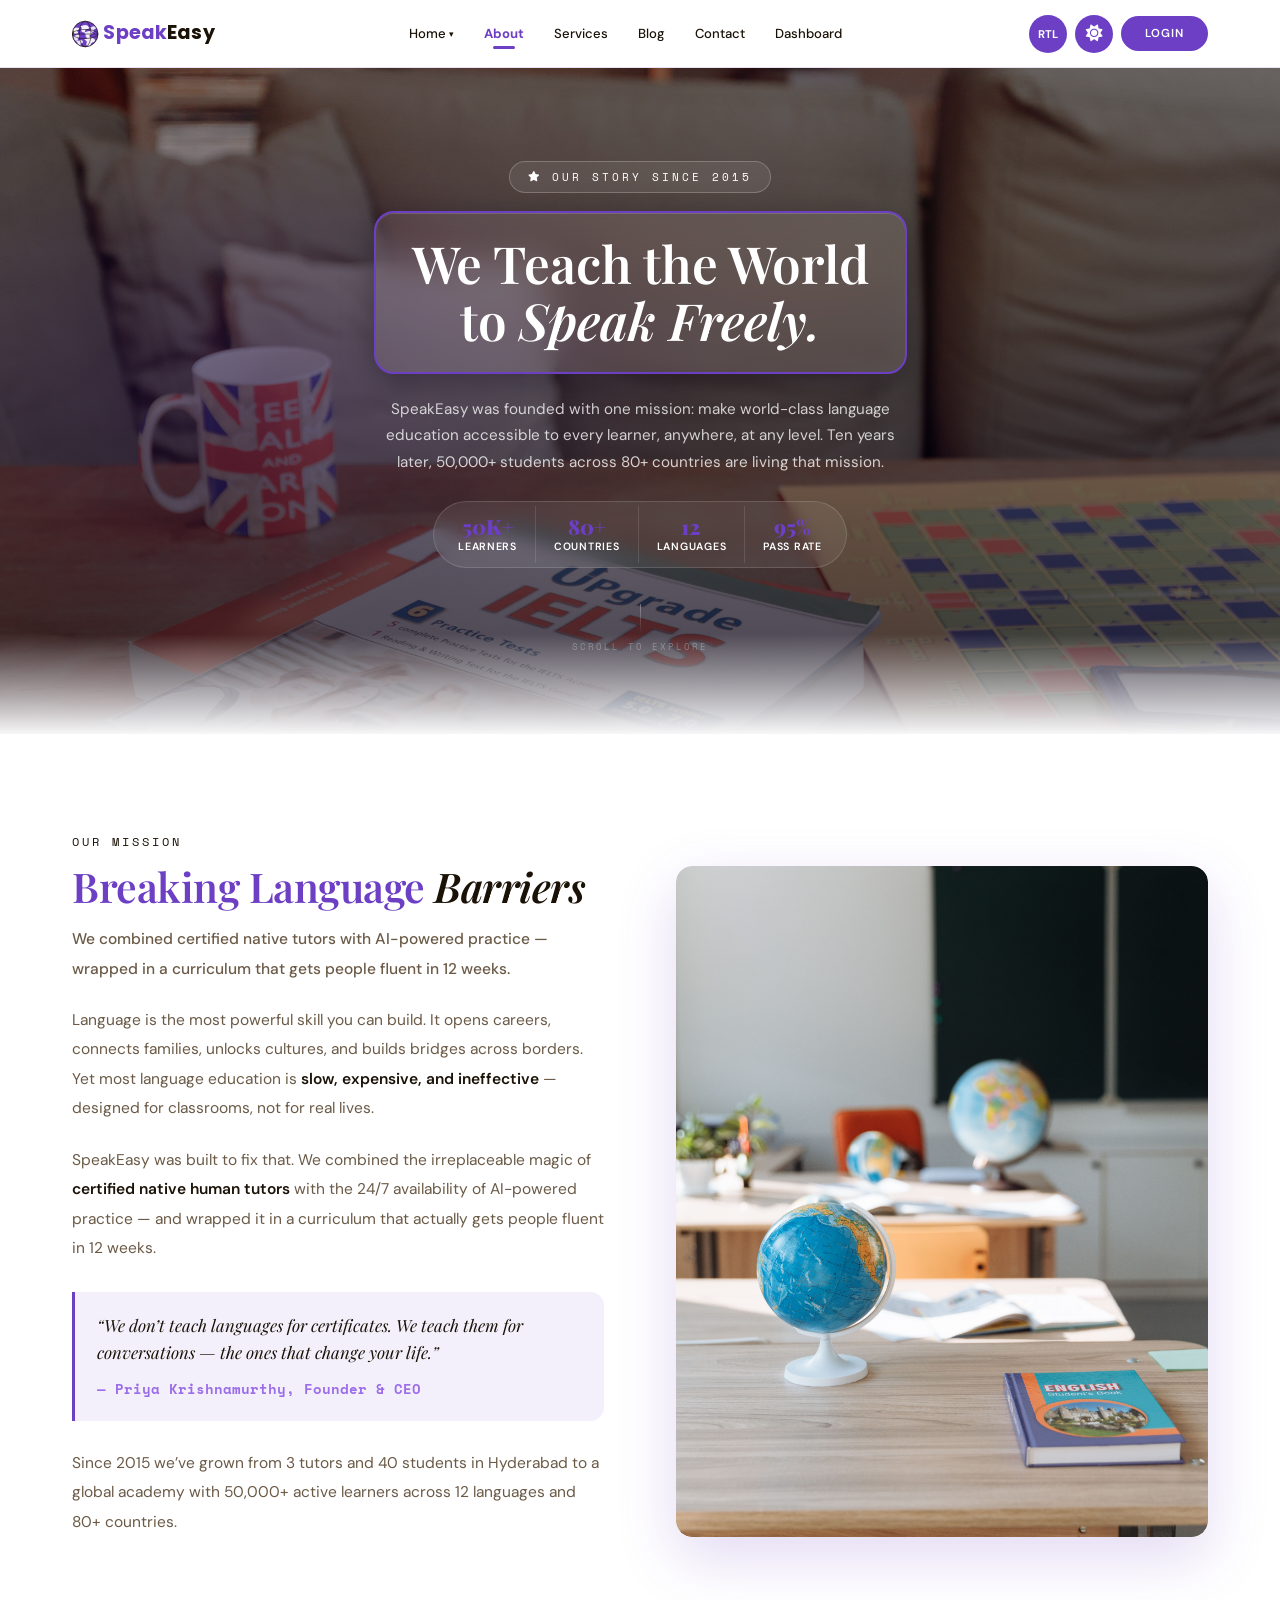
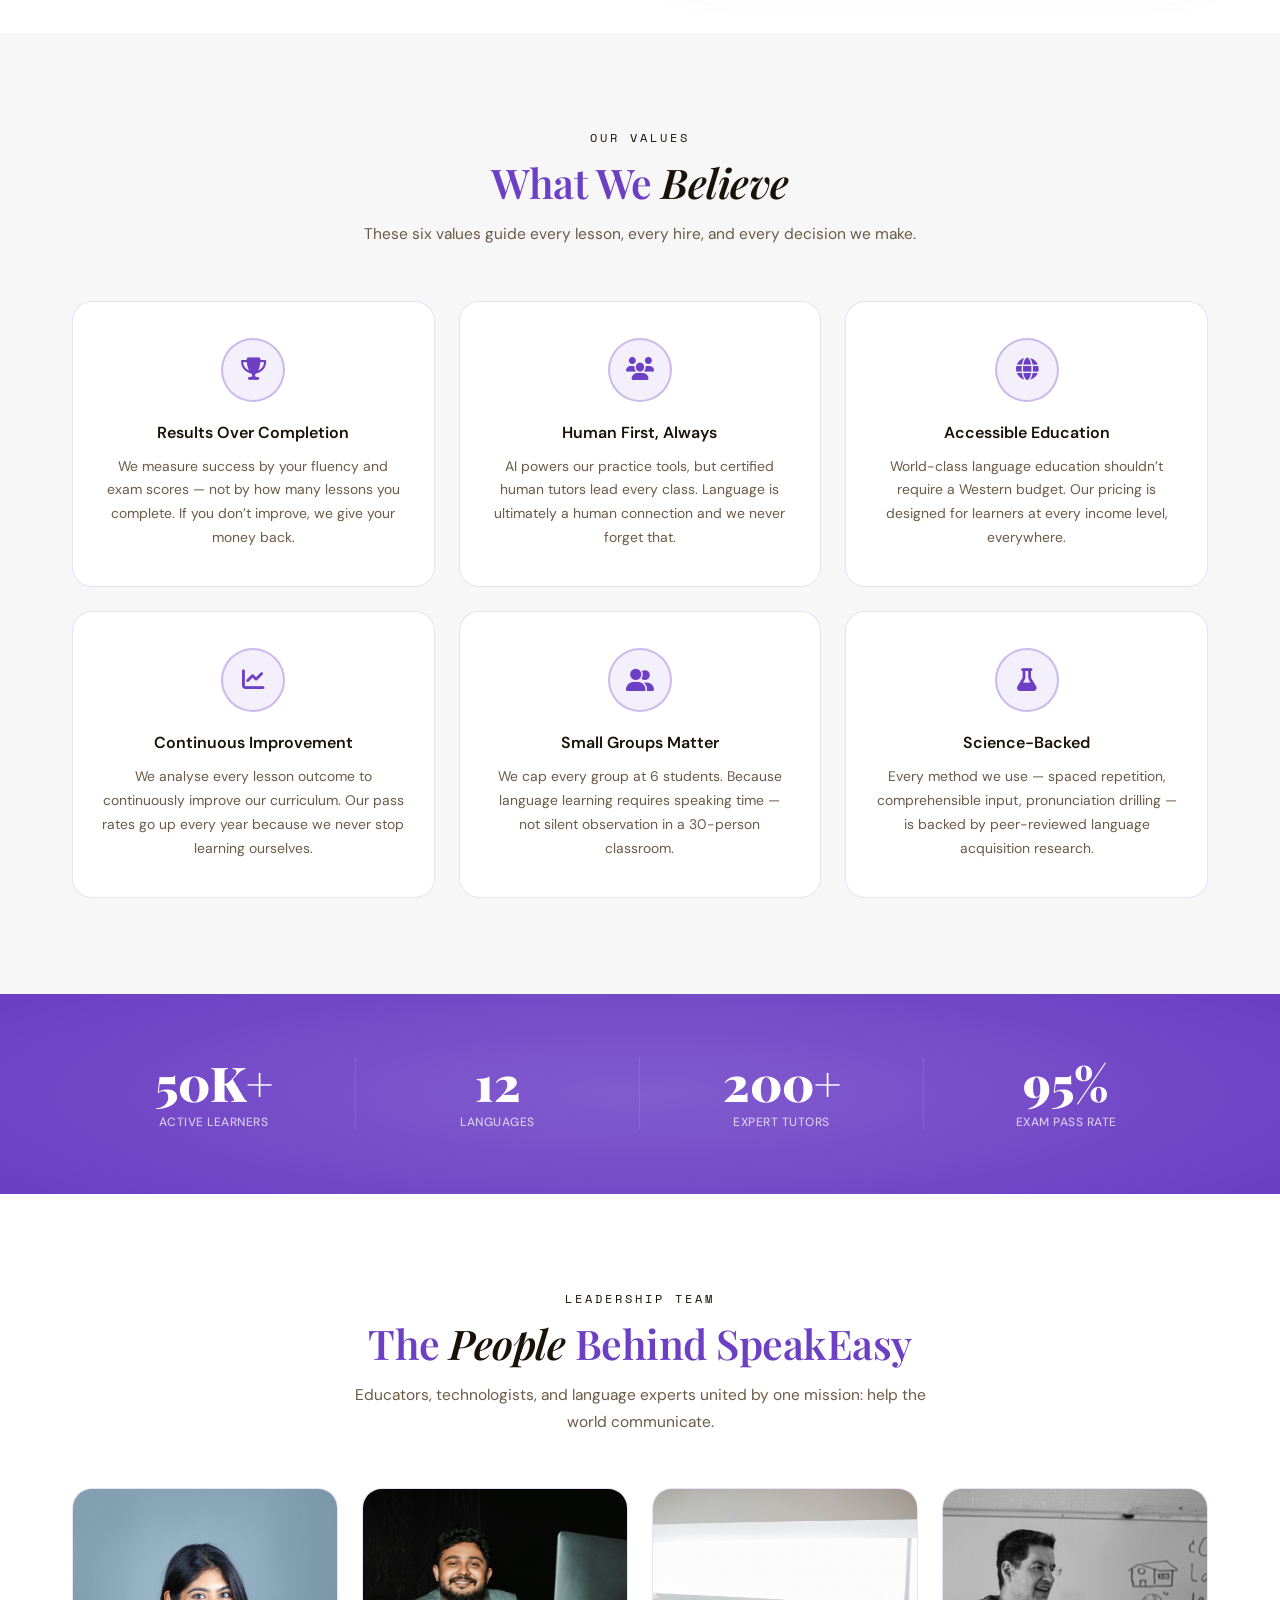
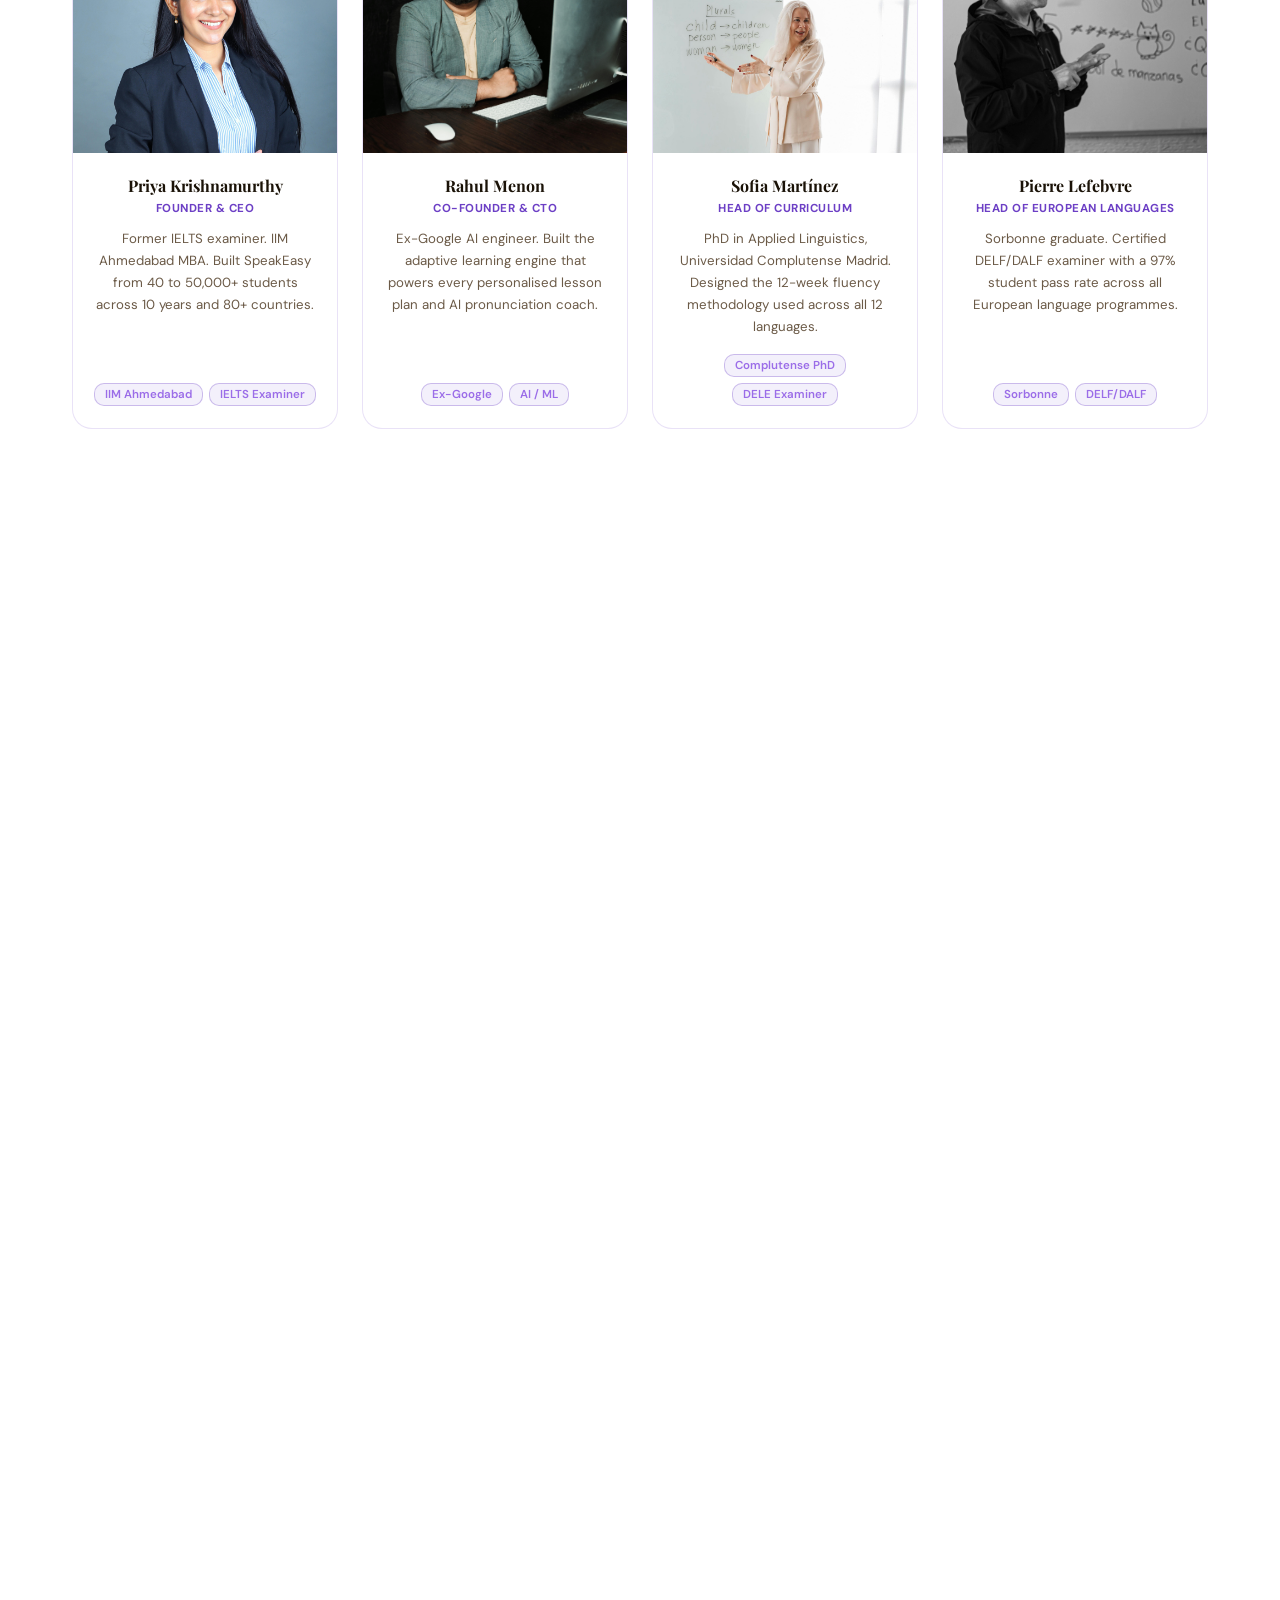
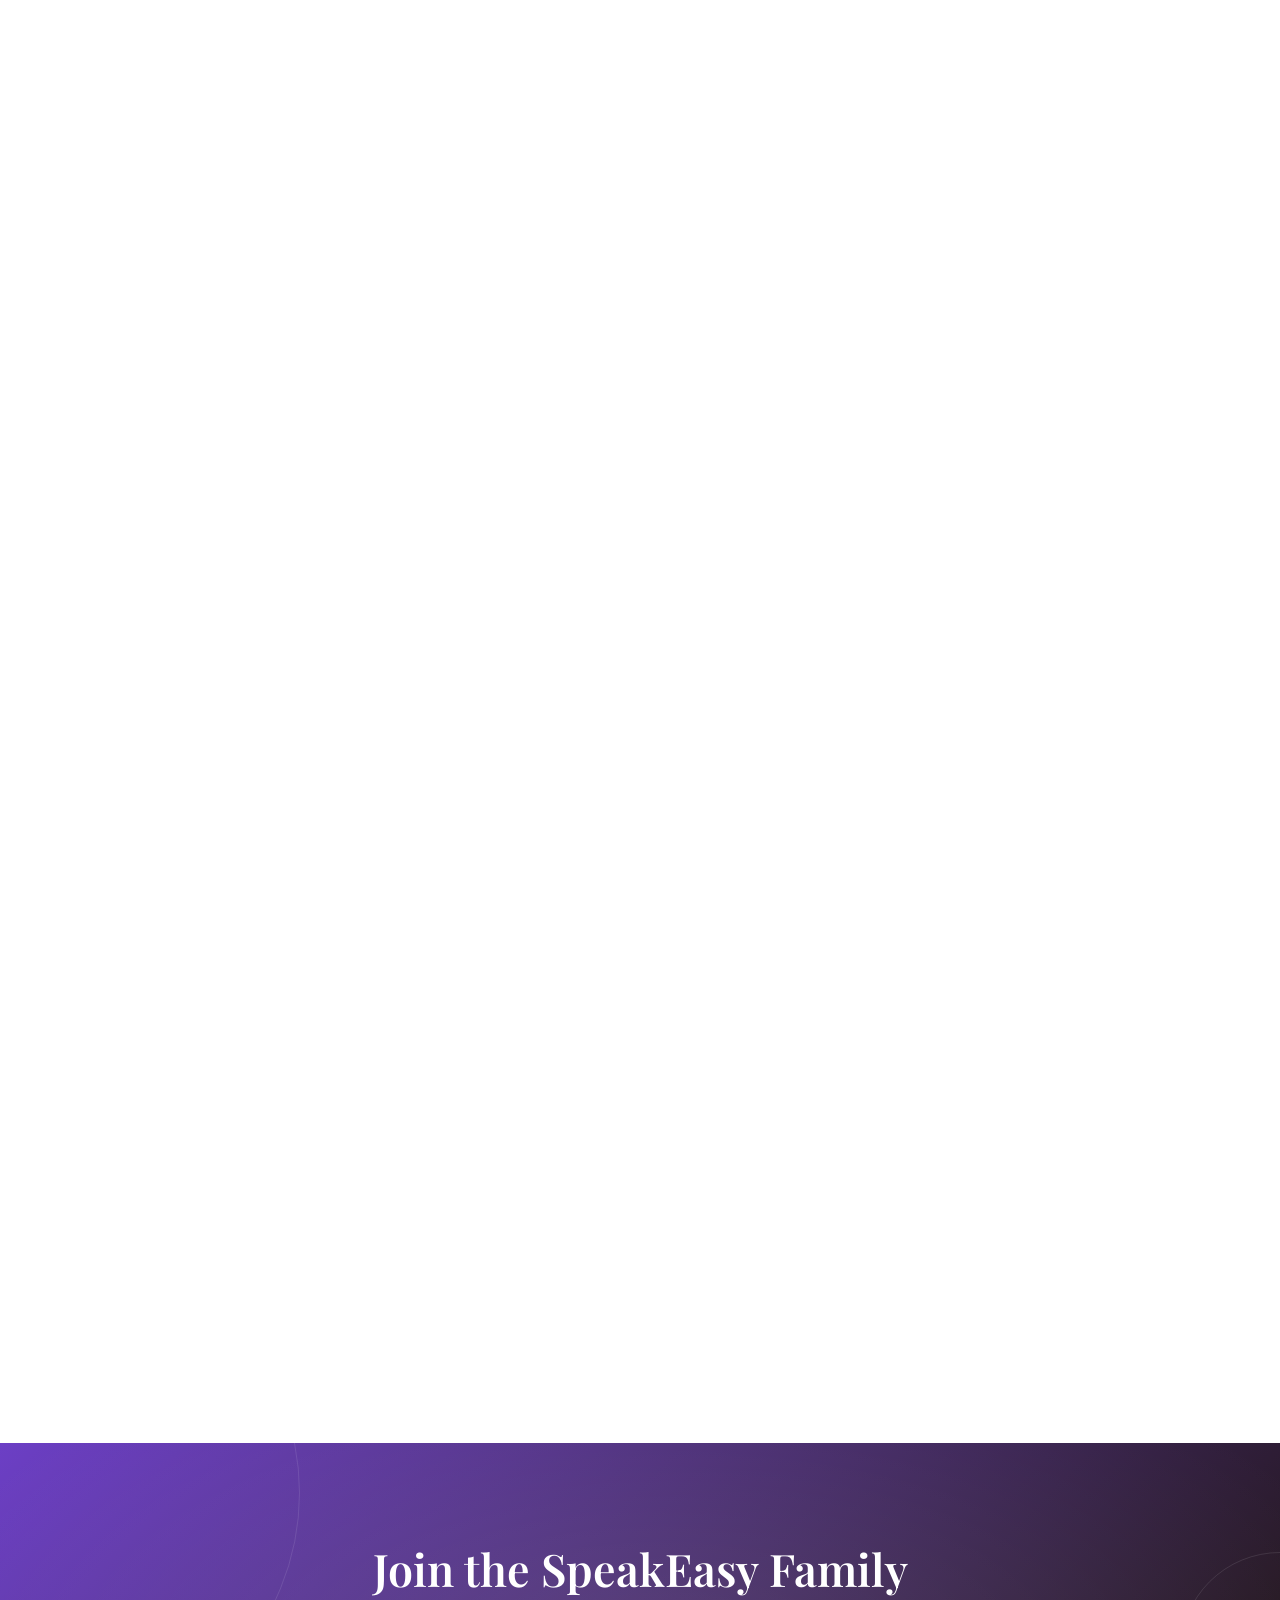
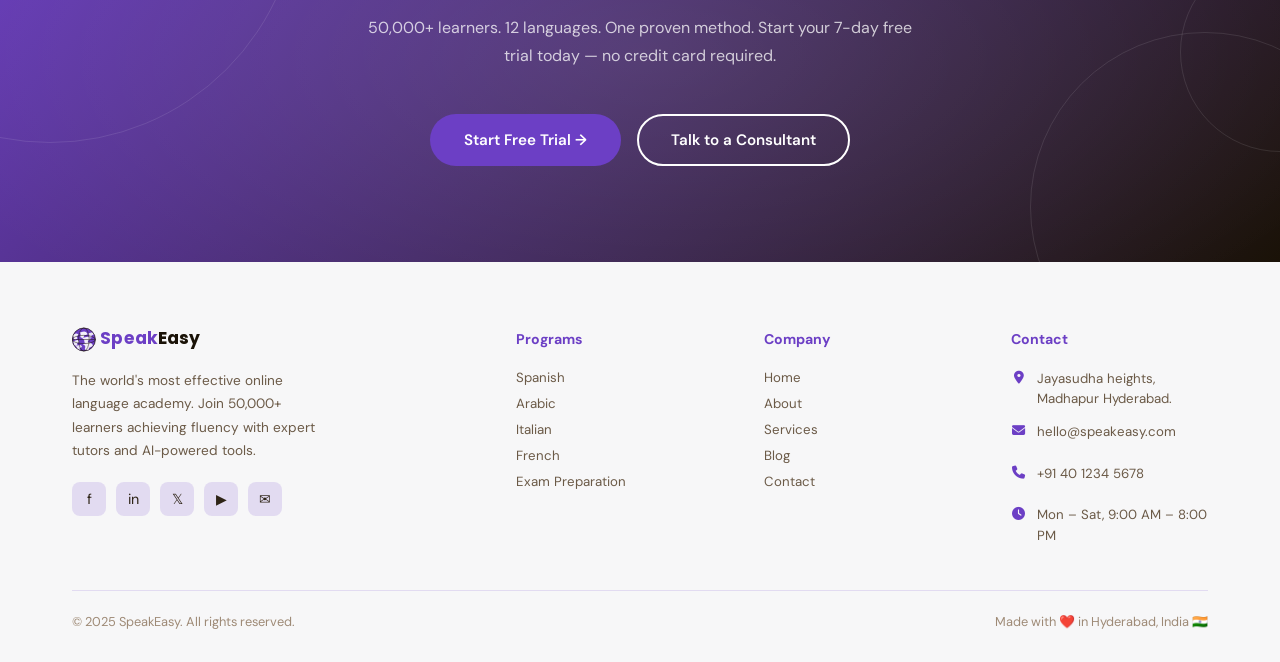
==== commit 7a45930e: "initial commit" ====
--- a/about.html
+++ b/about.html
@@ -67,8 +67,10 @@
 <!-- HERO -->
 <section class="about-hero">
   <div class="about-hero-inner">
-    <div class="ah-eyebrow"style="color:var(--primary);">Our Story Since 2015</div>
-    <h1 class="ah-title">We Teach the World<br>to <em style="color:var(--primary);">Speak Freely.</em></h1>
+    <div class="ah-eyebrow" style="color:#ffffff;"><i class="fa-solid fa-star"></i> Our Story Since 2015</div>
+    <div class="ah-glass">
+      <h1 class="ah-title">We Teach the World<br>to <em style="color:#ffffff;">Speak Freely.</em></h1>
+    </div>
     <p class="ah-sub">SpeakEasy was founded with one mission: make world-class language education accessible to every learner, anywhere, at any level. Ten years later, 50,000+ students across 80+ countries are living that mission.</p>
     <div class="ah-stats">
       <div class="ah-stat"><div class="ah-stat-num">50K+</div><div class="ah-stat-lbl">Learners</div></div>
@@ -94,14 +96,7 @@
       <p>SpeakEasy was built to fix that. We combined the irreplaceable magic of <strong>certified native human tutors</strong> with the 24/7 availability of AI-powered practice &mdash; and wrapped it in a curriculum that actually gets people fluent in 12 weeks.</p>
       <div class="highlight-box">&ldquo;We don&rsquo;t teach languages for certificates. We teach them for conversations &mdash; the ones that change your life.&rdquo;<br><span class="highlight-cite">&mdash; Priya Krishnamurthy, Founder &amp; CEO</span></div>
       <p>Since 2015 we&rsquo;ve grown from 3 tutors and 40 students in Hyderabad to a global academy with 50,000+ active learners across 12 languages and 80+ countries.</p>
-      <div class="outcome-tags">
-        <div class="otag">12 Languages</div>
-        <div class="otag">200+ Native Tutors</div>
-        <div class="otag">80+ Countries Served</div>
-        <div class="otag">50,000+ Learners</div>
-        <div class="otag">95% Pass Rate</div>
-        <div class="otag">Founded 2015</div>
-      </div>
+      
     </div>
     <div class="mission-visual">
       <img src="Images/mission.jpg" alt="Our Mission"/>
--- a/css/about.css
+++ b/css/about.css
@@ -371,8 +371,8 @@
    scrim, with the purple/gold radial accents layered on top)
 ═══════════════════════════════════════════════════════ */
 .about-hero {
-  padding-top: 24px;
-  min-height: 92vh;
+  padding-top: 20px;
+  min-height: 74vh;
   background-color: #07030f;
   background-image: url('Images/about.jpg');
   background-size: cover;
@@ -395,43 +395,65 @@
 }
 .about-hero::after {
   content: ''; position: absolute;
-  bottom: 0; left: 0; right: 0; height: 120px;
+  bottom: 0; left: 0; right: 0; height: 100px;
   background: linear-gradient(to bottom, transparent, var(--bg-section));
   pointer-events: none; z-index: 1;
 }
 .about-hero-inner {
   position: relative; z-index: 2;
-  padding: 80px 24px 100px;
-  max-width: 760px;
+  padding: 52px 24px 60px;
+  max-width: 660px;
   width: 100%;
 }
 
+/* ── Section label — standalone pill badge above the hero title ── */
 .ah-eyebrow {
-  display: inline-flex; align-items: center; gap: 10px;
-  font-family: 'Space Mono',monospace; font-size: .72rem;
+  display: inline-flex; align-items: center; gap: 9px;
+  font-family: 'Space Mono',monospace; font-size: .68rem;
   letter-spacing: 3px; text-transform: uppercase;
-  color: var(--secondary); margin-bottom: 22px;
+  color: var(--secondary);
+  background: rgba(255,255,255,.08);
+  border: 1px solid rgba(255,255,255,.22);
+  backdrop-filter: blur(10px);
+  -webkit-backdrop-filter: blur(10px);
+  padding: 7px 18px;
+  border-radius: 30px;
+  margin-bottom: 18px;
+}
+.ah-eyebrow i { font-size: .64rem; }
+
+/* ── Glassmorphism panel — wraps ONLY the title, nothing else ── */
+.ah-glass {
+  display: inline-block;
+  background: rgba(255,255,255,.10);
+  border: 2px solid var(--primary);
+  border-radius: var(--radius-lg);
+  backdrop-filter: blur(18px) saturate(140%);
+  -webkit-backdrop-filter: blur(18px) saturate(140%);
+  box-shadow: 0 8px 32px rgba(7,3,18,.35), inset 0 1px 0 rgba(255,255,255,.15);
+  padding: 22px 36px;
+  margin-bottom: 22px;
 }
 
 .ah-title {
   font-family: 'Playfair Display',serif;
-  font-size: clamp(2.6rem, 5.5vw, 4.8rem);
-  font-weight: 600; line-height: 1.1;
+  font-size: clamp(2rem, 4vw, 3.2rem);
+  font-weight: 600; line-height: 1.12;
   color: #ffffff;
-  margin-bottom: 20px;
+  margin-bottom: 0;
 }
 .ah-title em { color: var(--secondary); font-style: italic; }
 
 .ah-sub {
-  font-size: 1.05rem;
+  font-size: .95rem;
   color: rgba(255,255,255,.78);
-  max-width: 580px; margin: 0 auto 36px; line-height: 1.82;
+  max-width: 520px; margin: 0 auto 26px; line-height: 1.75;
 }
 
 .ah-stats {
   display: inline-flex; gap: 0; flex-wrap: wrap;
   justify-content: center;
-  margin-bottom: 44px;
+  margin-bottom: 28px;
   background: rgba(255,255,255,.07);
   border: 1px solid rgba(255,255,255,.14);
   border-radius: 50px;
@@ -439,18 +461,18 @@
   padding: 4px 6px;
 }
 .ah-stat {
-  padding: 12px 22px;
+  padding: 10px 18px;
   text-align: center;
   border-inline-end: 1px solid rgba(255,255,255,.12);
 }
 .ah-stat:last-child { border-inline-end: none; }
 .ah-stat-num {
   font-family: 'Playfair Display',serif;
-  font-size: 1.45rem; font-weight: 900;
+  font-size: 1.3rem; font-weight: 900;
   color: var(--primary); line-height: 1;
 }
 .ah-stat-lbl {
-  font-size: .68rem; font-weight: 600;
+  font-size: .66rem; font-weight: 600;
   color: #fff;
   text-transform: uppercase; letter-spacing: .07em; margin-top: 3px;
 }
@@ -458,11 +480,11 @@
 .ah-scroll {
   display: flex; flex-direction: column; align-items: center;
   gap: 6px; cursor: pointer; opacity: .55; transition: opacity .2s;
-  margin-top: 12px;
+  margin-top: 8px;
 }
 .ah-scroll:hover { opacity: .95; }
 .ah-scroll-line {
-  width: 1px; height: 36px;
+  width: 1px; height: 30px;
   background: linear-gradient(to bottom, rgba(255,255,255,.6), transparent);
 }
 .ah-scroll-txt {
@@ -473,22 +495,28 @@
 
 /* ── Hero responsive ── */
 @media (min-width:1024px) and (max-width:1279px) {
-  .about-hero-inner { padding: 70px 24px 88px; }
+  .about-hero-inner { padding: 48px 24px 56px; }
+  .ah-glass { padding: 20px 32px; }
 }
 @media (min-width:640px) and (max-width:1023px) {
-  .about-hero        { min-height: 80vh; }
-  .about-hero-inner  { padding: 56px 24px 72px; }
+  .about-hero        { min-height: 66vh; }
+  .about-hero-inner  { padding: 44px 24px 52px; }
+  .ah-eyebrow        { padding: 7px 15px; margin-bottom: 16px; }
+  .ah-glass          { padding: 18px 24px; margin-bottom: 18px; border-radius: var(--radius-md); }
+  .ah-sub            { margin-bottom: 22px; }
   .ah-stats          { gap: 0; }
-  .ah-stat           { padding: 10px 16px; }
-}
-@media (max-width:639px) {
-  .about-hero        { min-height: 72vh; }
-  .about-hero-inner  { padding: 44px 16px 56px; }
-  .ah-sub            { font-size: .92rem; }
+  .ah-stat           { padding: 9px 14px; }
+}
+@media (max-width:639px) {
+  .about-hero        { min-height: 60vh; }
+  .about-hero-inner  { padding: 36px 16px 44px; }
+  .ah-eyebrow        { padding: 6px 13px; margin-bottom: 13px; font-size: .6rem; letter-spacing: 2px; }
+  .ah-glass          { padding: 15px 16px; margin-bottom: 16px; border-radius: var(--radius-sm); }
+  .ah-sub            { font-size: .88rem; margin-bottom: 20px; }
   .ah-stats          { padding: 4px; }
-  .ah-stat           { padding: 9px 12px; }
-  .ah-stat-num       { font-size: 1.2rem; }
-  .ah-stat-lbl       { font-size: .6rem; }
+  .ah-stat           { padding: 8px 11px; }
+  .ah-stat-num       { font-size: 1.1rem; }
+  .ah-stat-lbl       { font-size: .58rem; }
 }
 
 /* ═══════════════════════════════════════════════════════
@@ -540,7 +568,6 @@
   display: grid;
   grid-template-columns: 1fr 1fr;
   gap: 72px;
-  align-items: start;
 }
 .mission-text { text-align: start; }
 .mission-text .eyebrow { display: inline-flex; color: var(--secondary); }
@@ -557,20 +584,22 @@
 .mission-text p strong { color: var(--ink); font-weight: 600; }
 
 .mission-visual {
-  position: sticky;
-  top: calc(var(--nav-h) + 24px);
+  position: relative;
+  width: 100%;
+  min-height: 160px;
+  margin-top: 36px;
   border-radius: var(--radius-md);
   overflow: hidden;
   box-shadow: var(--shadow-lg);
-  line-height: 0;
 }
 .mission-visual img {
+  position: absolute;
+  inset: 0;
   width: 100%;
-  height: auto;
-  max-height: 520px;
+  height: 100%;
   display: block;
   object-fit: cover;
-  object-position: center center;
+  object-position: center;
   border-radius: var(--radius-md);
 }
 
@@ -603,13 +632,11 @@
 }
 @media (min-width:640px) and (max-width:1023px) {
   .mission-grid    { grid-template-columns: 1fr; gap: 32px; }
-  .mission-visual  { position: static; order: -1; }
-  .mission-visual img { max-height: 360px; }
+  .mission-visual  { order: -1; min-height: 0; margin-top: 0; aspect-ratio: 16 / 9; }
 }
 @media (max-width:639px) {
   .mission-grid    { grid-template-columns: 1fr; gap: 24px; }
-  .mission-visual  { position: static; order: -1; }
-  .mission-visual img { max-height: 260px; }
+  .mission-visual  { order: -1; min-height: 0; margin-top: 0; aspect-ratio: 4 / 3; }
   .highlight-box   { padding: 16px 18px; font-size: .95rem; }
   .outcome-tags    { gap: 8px; }
   .otag            { font-size: .76rem; padding: 6px 12px; }
@@ -860,7 +887,7 @@
   box-shadow: var(--shadow-sm);
   transform: translateX(var(--tl-slide));
 }
-.tl-year  { font-family: 'Space Mono',monospace; font-size: .65rem; color: var(--gold); letter-spacing: 2px; text-transform: uppercase; margin-bottom: 6px; font-weight: 700; }
+.tl-year  { font-family: 'Space Mono',monospace; font-size: .65rem; color: var(--primary); letter-spacing: 2px; text-transform: uppercase; margin-bottom: 6px; font-weight: 700; }
 .tl-title { font-weight: 600; font-size: 1rem; color: var(--ink); margin-bottom: 10px; }
 .tl-text  { font-size: .87rem; color: var(--text-light); line-height: 1.7; }
 .tl-badge {
@@ -908,13 +935,12 @@
 .cta-ring:nth-child(3) { width: 200px; height: 200px; top: 50%; right: -100px; transform: translateY(-50%); }
 .cta-title { font-family: 'Playfair Display',serif; font-size: clamp(2rem,3.5vw,3.2rem); font-weight: 600; color: #fff; margin-bottom: 16px; position: relative; z-index: 1; }
 .cta-sub   { font-size: 1rem; color: rgba(255,255,255,.75); max-width: 560px; margin: 0 auto 44px; line-height: 1.75; position: relative; z-index: 1; }
-.cta-btns  { display: flex; gap: 14px; justify-content: center; flex-wrap: wrap; position: relative; z-index: 1; }
-.btn { display: inline-flex; align-items: center; gap: 8px; padding: 14px 34px; border-radius: 50px; font-weight: 700; font-size: .93rem; cursor: pointer; border: none; transition: all .25s; font-family: 'DM Sans',sans-serif; text-decoration: none; }
-.btn-white         { background: var(--primary); color: #fff; }
-.btn-white:hover   { transform: translateY(-2px); box-shadow: 0 8px 24px rgba(0,0,0,.15); }
-.btn-outline-white { background: transparent; color: #fff; border: 2px solid rgba(255,255,255,.45); }
-.btn-outline-white:hover { border-color: #fff; transform: translateY(-2px); }
-
+.cta-btns { display:flex; gap:16px; justify-content:center; flex-wrap:wrap; position:relative; z-index:1; }
+.btn { display:inline-flex; align-items:center; padding:14px 32px; border-radius:30px; font-size:0.95rem; font-weight:600; transition:all .2s; cursor:pointer; border:2px solid transparent; }
+.btn-white { background:var(--primary); color:#fff; }
+.btn-white:hover { background:var(--accent); transform:translateY(-2px); box-shadow:var(--shadow-md); }
+.btn-outline-white { background:transparent; border-color:#fff; color:#fff; }
+.btn-outline-white:hover { background:rgba(255,255,255,0.12); transform:translateY(-2px); }
 /* ── CTA responsive ── */
 @media (min-width:1024px) and (max-width:1279px) { .cta-section { padding: 80px var(--side); } }
 @media (min-width:640px) and (max-width:1023px) {
